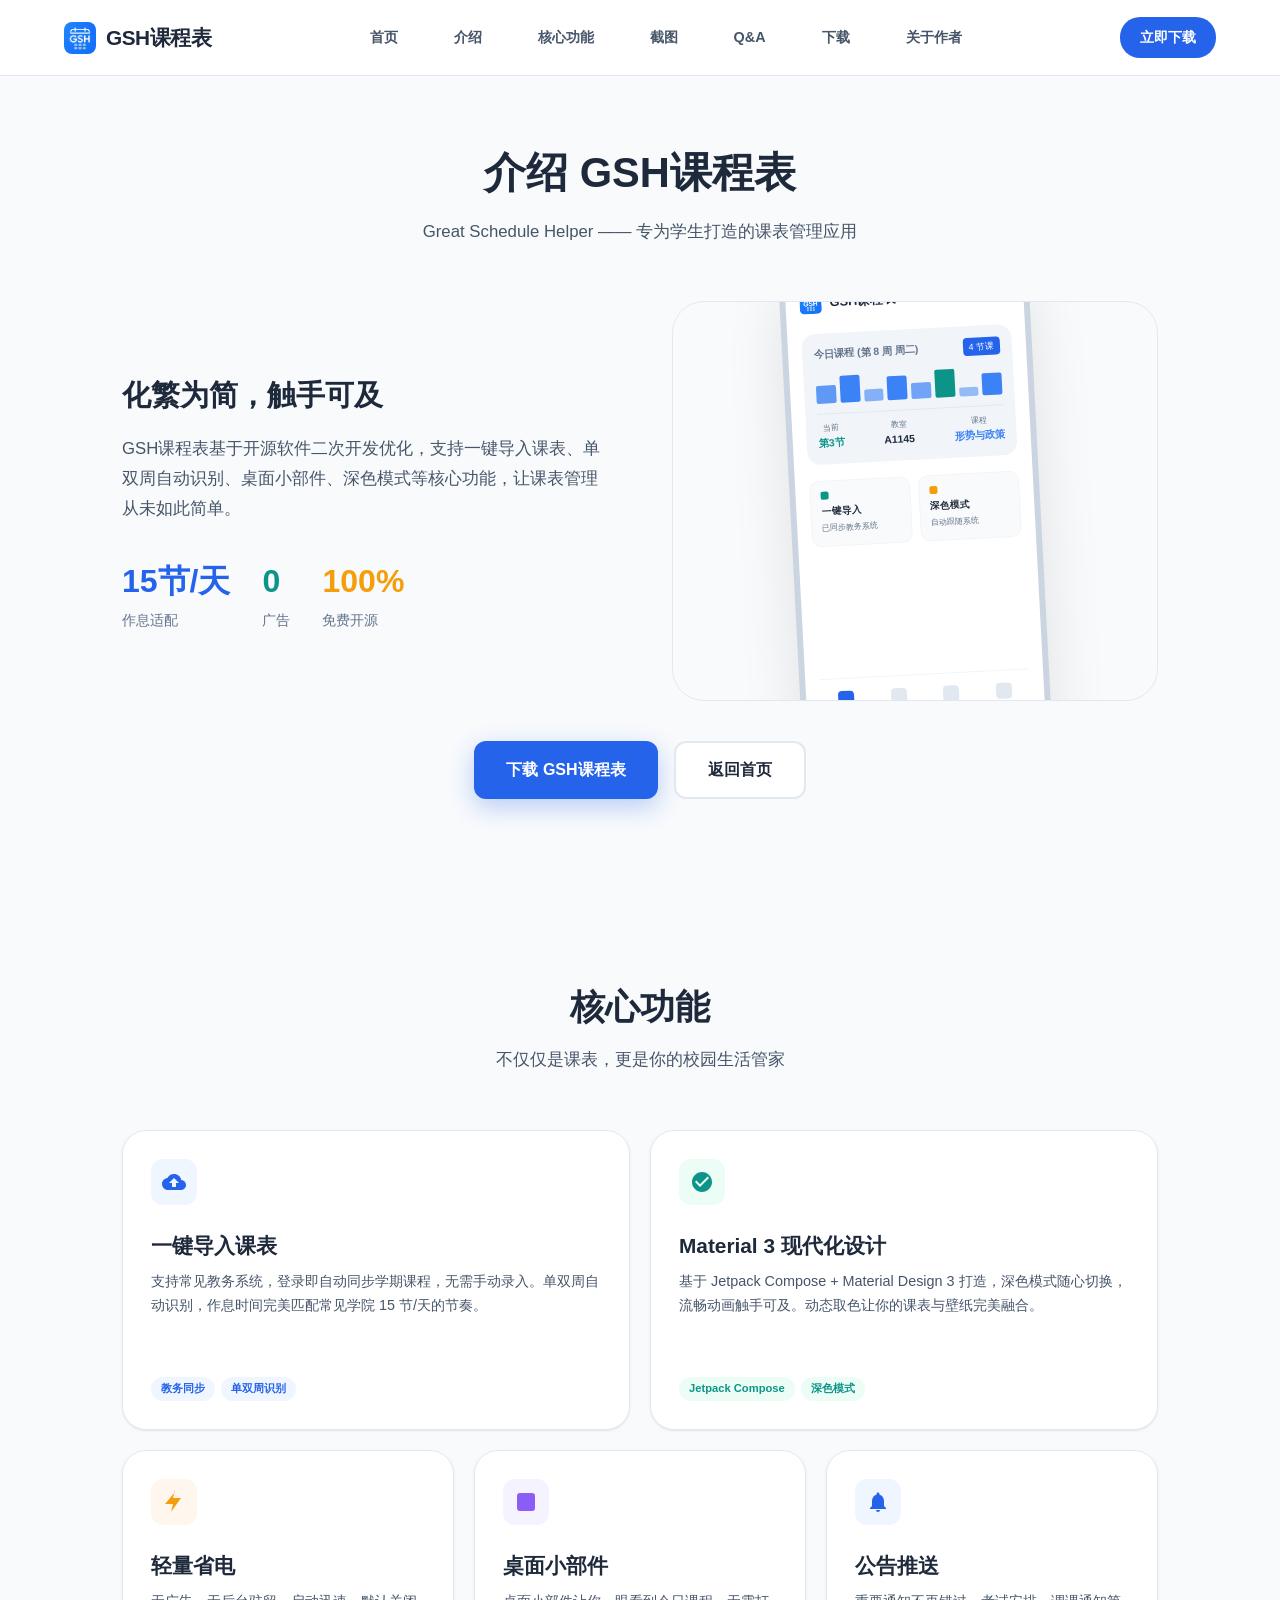
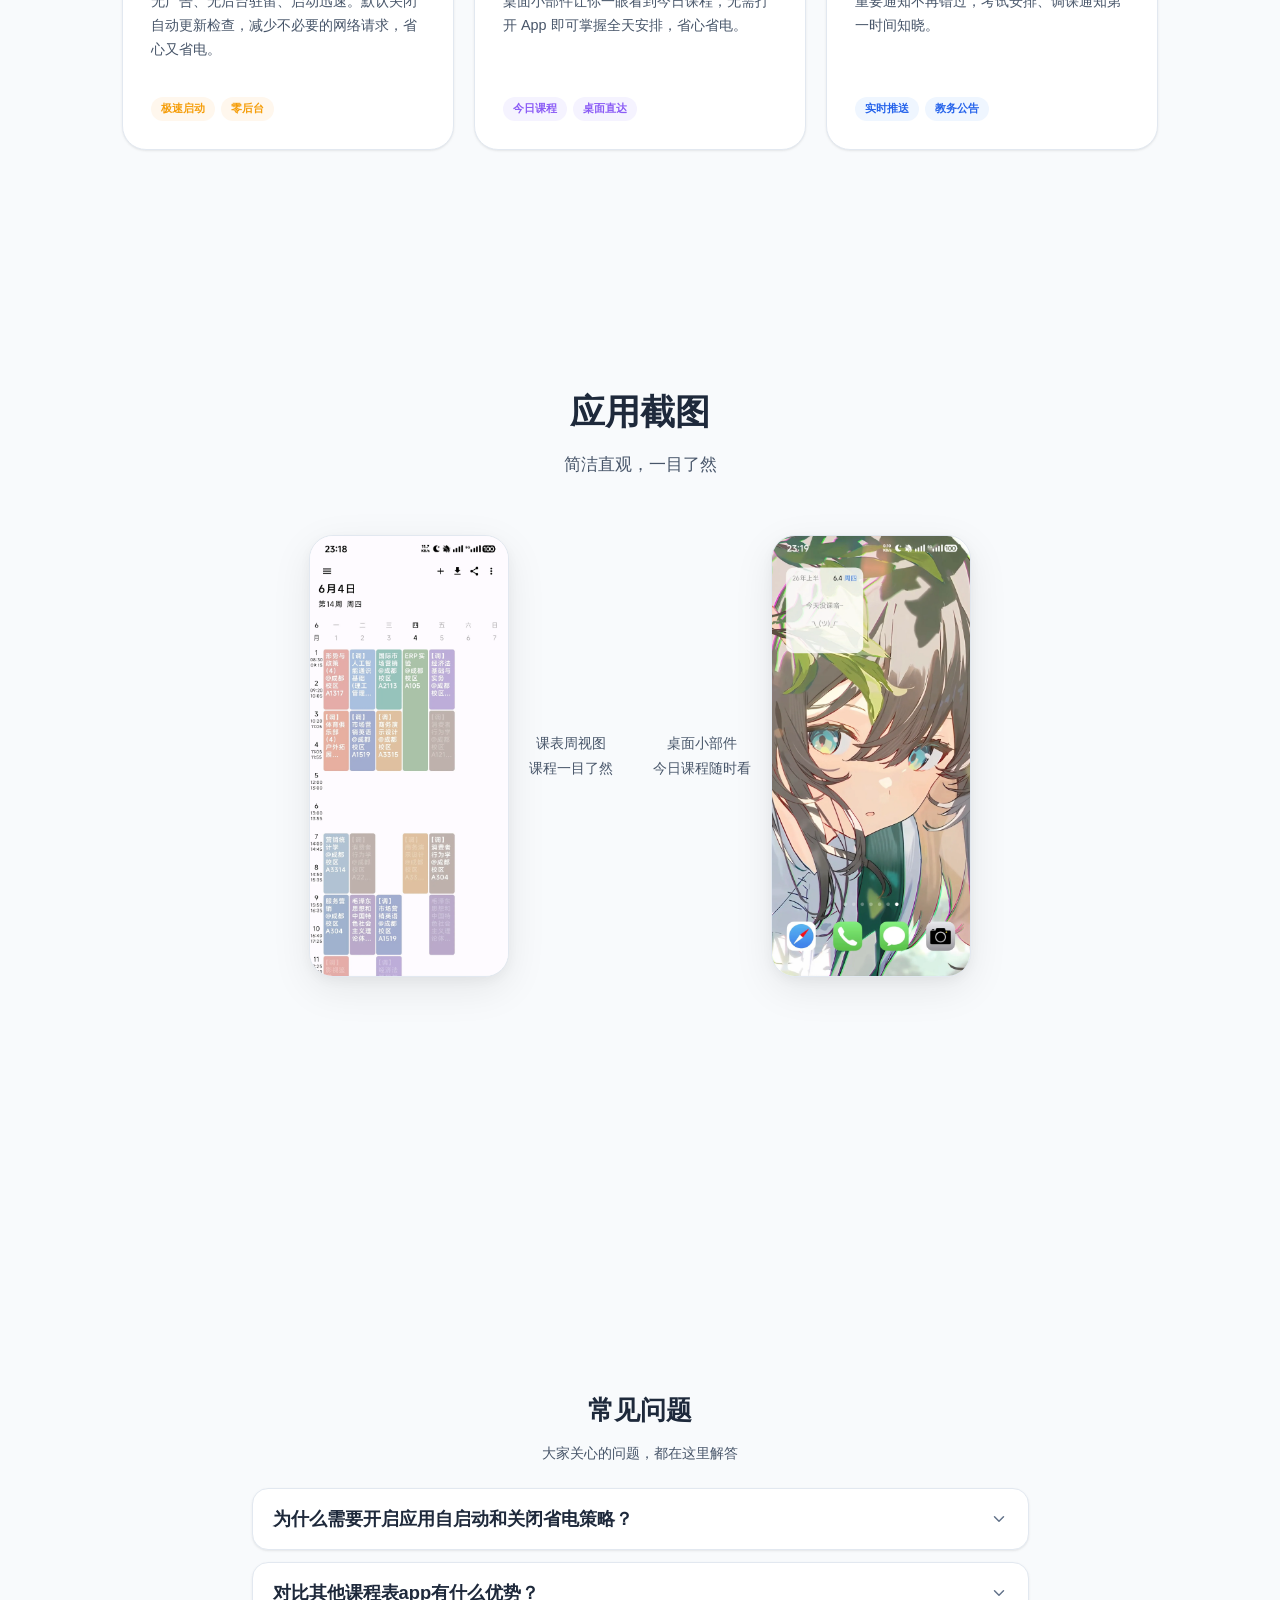
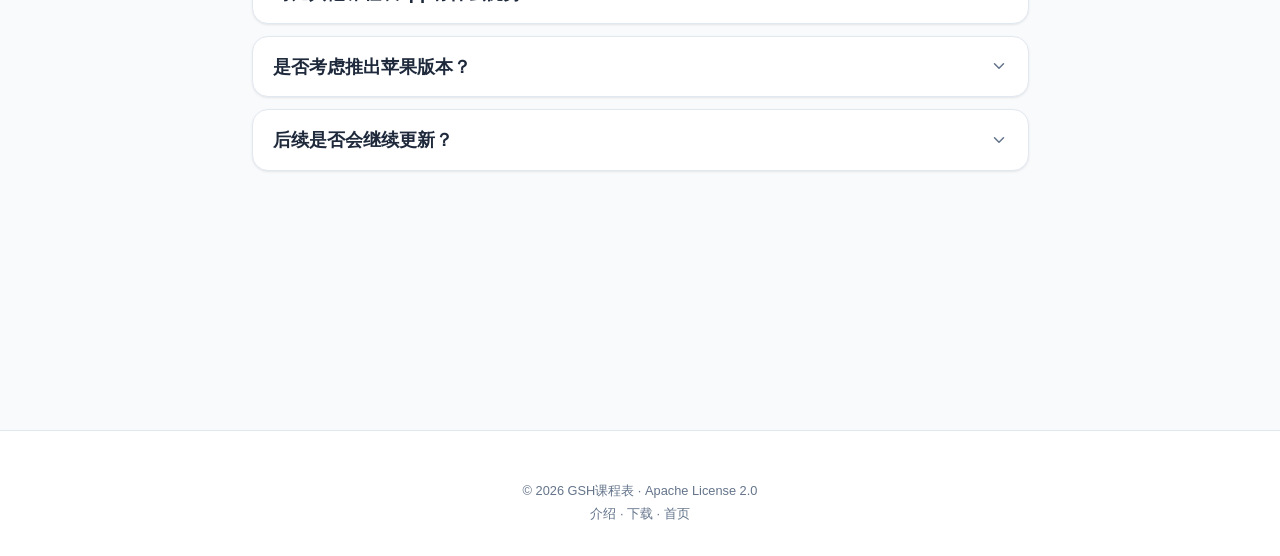
==== docs/about.html @ 9be7d075 "日常维护" ====
<!DOCTYPE html>
<html lang="zh-CN">
<head>
  <meta charset="UTF-8">
  <meta name="viewport" content="width=device-width, initial-scale=1.0">
  <meta name="description" content="了解 GSH课程表（Great Schedule Helper）：一键导入课表、单双周自动识别、Material 3 设计、桌面小部件，完全免费开源、无广告。">
  <meta property="og:title" content="介绍与功能 — GSH课程表">
  <meta property="og:description" content="一键导入课表、单双周识别、Material 3 设计、桌面小部件，完全免费开源。">
  <meta property="og:image" content="https://gsh.2lnz.top/assets/logo.webp">
  <meta property="og:type" content="website">
  <title>介绍与功能 — GSH课程表（Great Schedule Helper）</title>
  <link rel="canonical" href="https://gsh.2lnz.top/about.html">
  <link rel="icon" type="image/webp" href="assets/logo.webp">
  <link rel="preload" href="css/style.css" as="style">
  <link rel="stylesheet" href="css/style.css">
  <style>html { scroll-snap-type: none; }</style>
  <script type="application/ld+json">
  {
    "@context": "https://schema.org",
    "@type": "FAQPage",
    "mainEntity": [
      {
        "@type": "Question",
        "name": "为什么需要开启应用自启动和关闭省电策略？",
        "acceptedAnswer": { "@type": "Answer", "text": "本应用未在各手机品牌进行报备，无法加入手机厂商内置 FCM 白名单，也就是无法保持应用在后台运行，可能会导致课表更新不及时的问题，开启则可以避免。经过测试，开启之后仅会增加 2%-3% 的用电量。" }
      },
      {
        "@type": "Question",
        "name": "对比其他课程表 App 有什么优势？",
        "acceptedAnswer": { "@type": "Answer", "text": "更加轻量，更加美观，更加干净无广告，完全开源更加安全。" }
      },
      {
        "@type": "Question",
        "name": "是否考虑推出苹果版本？",
        "acceptedAnswer": { "@type": "Answer", "text": "目前不考虑，一来是没有 MacBook 和 iPhone，二来是学习成本太高了。" }
      },
      {
        "@type": "Question",
        "name": "后续是否会继续更新？",
        "acceptedAnswer": { "@type": "Answer", "text": "会的吧？尽力而为。" }
      }
    ]
  }
  </script>
</head>
<body>

  <!-- Navigation -->
  <nav class="nav" id="nav">
    <a href="index.html" class="nav-brand">
      <img src="assets/logo.webp" alt="GSH" class="nav-logo-img" width="32" height="32">
      <span>GSH课程表</span>
    </a>
    <div class="nav-links" id="navLinks">
      <a href="index.html">首页</a>
      <a href="about.html" class="active">介绍</a>
      <a href="index.html#features-1">核心功能</a>
      <a href="index.html#screenshots">截图</a>
      <a href="index.html#qa">Q&amp;A</a>
      <a href="download.html">下载</a>
      <a href="index.html#author">关于作者</a>
    </div>
    <a href="download.html" class="nav-dl-btn nav-dl-btn-desktop">立即下载</a>
    <button class="hamburger" id="hamburger" aria-label="菜单">
      <span></span><span></span><span></span>
    </button>
  </nav>
  <div class="mobile-nav-overlay" id="mobileOverlay">
    <div class="mobile-nav-panel">
      <a href="index.html">首页</a>
      <a href="about.html">介绍</a>
      <a href="index.html#features-1">核心功能</a>
      <a href="index.html#screenshots">截图</a>
      <a href="index.html#qa">Q&amp;A</a>
      <a href="download.html">下载</a>
      <a href="index.html#author">关于作者</a>
      <a href="download.html" class="mobile-dl-btn">立即下载</a>
    </div>
  </div>

  <main>
    <!-- Hero -->
    <section class="section-padding" style="padding-top:140px;">
      <div class="container">
        <div class="section-title fade-in">
          <h1 style="font-size:2.6rem;font-weight:800;margin-bottom:0.75rem;">介绍 GSH课程表</h1>
          <p>Great Schedule Helper —— 专为学生打造的课表管理应用</p>
        </div>
        <div class="about-grid fade-in">
          <div>
            <h3>化繁为简，触手可及</h3>
            <p>
              GSH课程表基于开源软件二次开发优化，支持一键导入课表、单双周自动识别、桌面小部件、深色模式等核心功能，让课表管理从未如此简单。
            </p>
            <div class="about-stats">
              <div>
                <div class="stat-value blue">15节/天</div>
                <div class="stat-label">作息适配</div>
              </div>
              <div>
                <div class="stat-value green">0</div>
                <div class="stat-label">广告</div>
              </div>
              <div>
                <div class="stat-value yellow">100%</div>
                <div class="stat-label">免费开源</div>
              </div>
            </div>
          </div>
          <div class="about-phone-mockup">
            <div class="phone-frame">
              <div class="phone-screen-header">
                <div style="display:flex;align-items:center;gap:8px;">
                  <img src="assets/logo.webp" alt="" class="app-icon-sm" width="22" height="22" loading="lazy">
                  <span>GSH课程表</span>
                </div>
                <div class="phone-screen-dots">
                  <div></div><div></div>
                </div>
              </div>
              <div class="phone-schedule-card">
                <div class="card-header">
                  <span>今日课程 (第 8 周 周二)</span>
                  <span class="badge">4 节课</span>
                </div>
                <div style="display:flex;gap:4px;height:30px;align-items:flex-end;margin-bottom:10px;">
                  <div style="flex:1;height:60%;background:#3B82F6;border-radius:2px;opacity:0.8;"></div>
                  <div style="flex:1;height:90%;background:#3B82F6;border-radius:2px;"></div>
                  <div style="flex:1;height:40%;background:#3B82F6;border-radius:2px;opacity:0.6;"></div>
                  <div style="flex:1;height:80%;background:#3B82F6;border-radius:2px;"></div>
                  <div style="flex:1;height:55%;background:#3B82F6;border-radius:2px;opacity:0.7;"></div>
                  <div style="flex:1;height:95%;background:#0D9488;border-radius:2px;"></div>
                  <div style="flex:1;height:30%;background:#3B82F6;border-radius:2px;opacity:0.5;"></div>
                  <div style="flex:1;height:75%;background:#3B82F6;border-radius:2px;"></div>
                </div>
                <div class="phone-schedule-row">
                  <div>
                    <p>当前</p>
                    <p style="color:#0D9488;">第3节</p>
                  </div>
                  <div>
                    <p>教室</p>
                    <p>A1145</p>
                  </div>
                  <div>
                    <p>课程</p>
                    <p style="color:#3B82F6;">形势与政策</p>
                  </div>
                </div>
              </div>
              <div class="phone-quick-actions">
                <div class="phone-quick-action">
                  <div class="dot dot-green"></div>
                  <span>一键导入</span>
                  <span>已同步教务系统</span>
                </div>
                <div class="phone-quick-action">
                  <div class="dot dot-yellow"></div>
                  <span>深色模式</span>
                  <span>自动跟随系统</span>
                </div>
              </div>
              <div class="phone-bottom-nav">
                <div class="active"></div>
                <div></div>
                <div></div>
                <div></div>
              </div>
            </div>
          </div>
        </div>
        <div class="cta-container fade-in" style="margin-top:2.5rem;">
          <a href="download.html" class="btn-primary">下载 GSH课程表</a>
          <a href="index.html" class="btn-secondary">返回首页</a>
        </div>
      </div>
    </section>

    <!-- Features -->
    <section id="features" class="features-page">
      <div class="container">
        <div class="section-title fade-in">
          <h2>核心功能</h2>
          <p>不仅仅是课表，更是你的校园生活管家</p>
        </div>
        <div class="grid-features">
          <div class="feature-card card-6 fade-in">
            <div class="feature-icon blue">
              <svg width="24" height="24" viewBox="0 0 24 24" fill="currentColor"><path d="M19.35 10.04C18.67 6.59 15.64 4 12 4 9.11 4 6.6 5.64 5.35 8.04 2.34 8.36 0 10.91 0 14c0 3.31 2.69 6 6 6h13c2.76 0 5-2.24 5-5 0-2.64-2.05-4.78-4.65-4.96zM14 13v4h-4v-4H7l5-5 5 5h-3z"/></svg>
            </div>
            <h3>一键导入课表</h3>
            <p>支持常见教务系统，登录即自动同步学期课程，无需手动录入。单双周自动识别，作息时间完美匹配常见学院 15 节/天的节奏。</p>
            <div class="feature-tags">
              <span class="tag tag-blue">教务同步</span>
              <span class="tag tag-blue">单双周识别</span>
            </div>
          </div>
          <div class="feature-card card-6 fade-in">
            <div class="feature-icon green">
              <svg width="24" height="24" viewBox="0 0 24 24" fill="currentColor"><path d="M12 2C6.48 2 2 6.48 2 12s4.48 10 10 10 10-4.48 10-10S17.52 2 12 2zm-2 15l-5-5 1.41-1.41L10 14.17l7.59-7.59L19 8l-9 9z"/></svg>
            </div>
            <h3>Material 3 现代化设计</h3>
            <p>基于 Jetpack Compose + Material Design 3 打造，深色模式随心切换，流畅动画触手可及。动态取色让你的课表与壁纸完美融合。</p>
            <div class="feature-tags">
              <span class="tag tag-green">Jetpack Compose</span>
              <span class="tag tag-green">深色模式</span>
            </div>
          </div>
          <div class="feature-card card-4 fade-in">
            <div class="feature-icon orange">
              <svg width="24" height="24" viewBox="0 0 24 24" fill="currentColor"><path d="M13 2L3 14h8l-2 8 10-14h-8l2-8z"/></svg>
            </div>
            <h3>轻量省电</h3>
            <p>无广告、无后台驻留、启动迅速。默认关闭自动更新检查，减少不必要的网络请求，省心又省电。</p>
            <div class="feature-tags">
              <span class="tag tag-orange">极速启动</span>
              <span class="tag tag-orange">零后台</span>
            </div>
          </div>
          <div class="feature-card card-4 fade-in">
            <div class="feature-icon purple">
              <svg width="24" height="24" viewBox="0 0 24 24" fill="currentColor"><rect x="3" y="3" width="18" height="18" rx="3"/><path d="M3 9h18M9 3v18" fill="none" stroke="currentColor" stroke-width="1.5"/></svg>
            </div>
            <h3>桌面小部件</h3>
            <p>桌面小部件让你一眼看到今日课程，无需打开 App 即可掌握全天安排，省心省电。</p>
            <div class="feature-tags">
              <span class="tag tag-purple">今日课程</span>
              <span class="tag tag-purple">桌面直达</span>
            </div>
          </div>
          <div class="feature-card card-4 fade-in">
            <div class="feature-icon blue">
              <svg width="24" height="24" viewBox="0 0 24 24" fill="currentColor"><path d="M12 22c1.1 0 2-.9 2-2h-4c0 1.1.89 2 2 2zm6-6v-5c0-3.07-1.64-5.64-4.5-6.32V4c0-.83-.67-1.5-1.5-1.5s-1.5.67-1.5 1.5v.68C7.63 5.36 6 7.92 6 11v5l-2 2v1h16v-1l-2-2z"/></svg>
            </div>
            <h3>公告推送</h3>
            <p>重要通知不再错过，考试安排、调课通知第一时间知晓。</p>
            <div class="feature-tags">
              <span class="tag tag-blue">实时推送</span>
              <span class="tag tag-blue">教务公告</span>
            </div>
          </div>
        </div>
      </div>
    </section>

    <!-- Screenshots -->
    <section id="screenshots" class="snap-page">
      <div class="container">
        <div class="section-title fade-in">
          <h2>应用截图</h2>
          <p>简洁直观，一目了然</p>
        </div>
        <div class="screenshots-row">
          <div class="shot-group">
            <div class="screenshot-card">
              <img src="assets/001.webp" alt="GSH课程表 截图一" width="200" height="356" loading="lazy" onerror="this.style.display='none';this.nextElementSibling.style.display='flex'">
              <div class="screenshot-placeholder" style="display:none">001.jpg</div>
            </div>
            <div class="shot-label">课表周视图<br>课程一目了然</div>
          </div>
          <div class="shot-group">
            <div class="shot-label">桌面小部件<br>今日课程随时看</div>
            <div class="screenshot-card">
              <img src="assets/002.webp" alt="GSH课程表 截图二" width="200" height="356" loading="lazy" onerror="this.style.display='none';this.nextElementSibling.style.display='flex'">
              <div class="screenshot-placeholder" style="display:none">002.jpg</div>
            </div>
          </div>
        </div>
      </div>
    </section>

    <!-- Q&A -->
    <section id="qa" class="snap-page">
      <div class="container">
        <div class="section-title fade-in">
          <h2>常见问题</h2>
          <p>大家关心的问题，都在这里解答</p>
        </div>
        <div class="qa-grid">
          <div class="qa-item fade-in">
            <button class="faq-q" aria-expanded="false">
              <span class="faq-q-text">为什么需要开启应用自启动和关闭省电策略？</span>
              <svg class="faq-ic" viewBox="0 0 24 24" width="18" height="18" fill="none" stroke="currentColor" stroke-width="2" stroke-linecap="round" stroke-linejoin="round"><polyline points="6 9 12 15 18 9"></polyline></svg>
            </button>
            <div class="faq-a">
              <p>本app未在各手机品牌进行报备，无法收到手机厂商内置FCM白名单，也就是无法保持app在后台运行，可能会导致小程序更新不及时的问题，开启则可以避免。经过测试，开启之后仅会增加2%--3%的用电量。</p>
            </div>
          </div>
          <div class="qa-item fade-in">
            <button class="faq-q" aria-expanded="false">
              <span class="faq-q-text">对比其他课程表app有什么优势？</span>
              <svg class="faq-ic" viewBox="0 0 24 24" width="18" height="18" fill="none" stroke="currentColor" stroke-width="2" stroke-linecap="round" stroke-linejoin="round"><polyline points="6 9 12 15 18 9"></polyline></svg>
            </button>
            <div class="faq-a">
              <p>更加轻量，更加美观，更加干净无广告，完全开源更加安全。</p>
            </div>
          </div>
          <div class="qa-item fade-in">
            <button class="faq-q" aria-expanded="false">
              <span class="faq-q-text">是否考虑推出苹果版本？</span>
              <svg class="faq-ic" viewBox="0 0 24 24" width="18" height="18" fill="none" stroke="currentColor" stroke-width="2" stroke-linecap="round" stroke-linejoin="round"><polyline points="6 9 12 15 18 9"></polyline></svg>
            </button>
            <div class="faq-a">
              <p>目前不考虑，一来是没有 MacBook 和 iPhone，二来是学习成本太高了。</p>
            </div>
          </div>
          <div class="qa-item fade-in">
            <button class="faq-q" aria-expanded="false">
              <span class="faq-q-text">后续是否会继续更新？</span>
              <svg class="faq-ic" viewBox="0 0 24 24" width="18" height="18" fill="none" stroke="currentColor" stroke-width="2" stroke-linecap="round" stroke-linejoin="round"><polyline points="6 9 12 15 18 9"></polyline></svg>
            </button>
            <div class="faq-a">
              <p>会的吧？尽力而为。</p>
            </div>
          </div>
        </div>
      </div>
    </section>
  </main>

  <!-- Footer -->
  <footer class="footer">
    <p>© 2026 GSH课程表 · Apache License 2.0</p>
    <p><a href="about.html">介绍</a> · <a href="download.html">下载</a> · <a href="index.html">首页</a></p>
  </footer>

  <script src="js/main.js" defer></script>
</body>
</html>
---- docs/css/style.css ----
/* ===== CSS Variables ===== */
:root {
  --primary: #2563EB;
  --primary-light: #3B82F6;
  --primary-dark: #1D4ED8;
  --accent-green: #0D9488;
  --accent-amber: #F59E0B;
  --accent-rose: #F43F5E;
  --accent-violet: #8B5CF6;
  --bg: #F8FAFC;
  --bg-card: #FFFFFF;
  --text-main: #1E293B;
  --text-secondary: #475569;
  --text-muted: #64748B;
  --border: #E2E8F0;
  --border-light: #F1F5F9;
  --shadow-sm: 0 1px 3px rgba(0,0,0,0.06), 0 1px 2px rgba(0,0,0,0.04);
  --shadow: 0 4px 16px rgba(0,0,0,0.06), 0 1px 4px rgba(0,0,0,0.04);
  --shadow-lg: 0 12px 40px rgba(0,0,0,0.08), 0 4px 12px rgba(0,0,0,0.04);
  --shadow-xl: 0 25px 60px rgba(0,0,0,0.1);
  --radius-sm: 10px;
  --radius: 16px;
  --radius-lg: 24px;
  --radius-xl: 32px;
  --transition: 0.25s cubic-bezier(0.4, 0, 0.2, 1);
  --font: 'Inter', -apple-system, BlinkMacSystemFont, 'Segoe UI', 'PingFang SC', 'Microsoft YaHei', 'Noto Sans SC', sans-serif;
}

/* ===== Reset & Base ===== */
*, *::before, *::after { margin: 0; padding: 0; box-sizing: border-box; }

/* Focus visible for keyboard nav */
:focus-visible {
  outline: 2px solid var(--primary);
  outline-offset: 2px;
  border-radius: 4px;
}

html {
  scroll-behavior: smooth;
  scroll-snap-type: y mandatory;
  /* Prevent overscroll jank on mobile */
  overscroll-behavior-y: none;
}

body {
  font-family: var(--font);
  background: var(--bg);
  color: var(--text-main);
  overflow-x: hidden;
  line-height: 1.6;
  -webkit-font-smoothing: antialiased;
}

a { color: var(--primary); text-decoration: underline; text-underline-offset: 2px; transition: var(--transition); }
a:hover { color: var(--primary-dark); }
/* Nav / buttons / footer — underline is unnecessary noise */
nav a, .btn-primary, .btn-secondary, .footer a, .nav-dl-btn, .mobile-nav-panel a,
.download-actions a, .tech-tag, .tag { text-decoration: none; }
img { max-width: 100%; height: auto; display: block; }
/* Ensure explicit width/height attrs don't break responsive aspect ratio */
img[width][height] { height: auto; }

/* ===== Loading Screen ===== */
.loader {
  position: fixed;
  inset: 0;
  z-index: 9999;
  background: linear-gradient(160deg, #EFF6FF 0%, #F8FAFC 40%, #fff 100%);
  display: flex;
  align-items: center;
  justify-content: center;
  transition: opacity 0.5s ease, visibility 0.5s ease;
}

.loader.hidden {
  opacity: 0;
  visibility: hidden;
  pointer-events: none;
}

.loader-content {
  display: flex;
  flex-direction: column;
  align-items: center;
}

.loader-text {
  font-size: clamp(2rem, 6vw, 3.5rem);
  font-weight: 900;
  letter-spacing: -0.5px;
  text-align: center;
  background: linear-gradient(90deg, var(--primary) 0%, #60A5FA 100%);
  -webkit-background-clip: text;
  background-clip: text;
  -webkit-text-fill-color: transparent;
  clip-path: inset(0 100% 0 0);
  animation: textReveal 0.7s cubic-bezier(0.16, 1, 0.3, 1) 0.1s forwards;
}

@keyframes textReveal {
  from { clip-path: inset(0 100% 0 0); }
  to   { clip-path: inset(0 0% 0 0); }
}

.container { max-width: 1100px; width: 100%; margin: 0 auto; padding: 0 2rem; }
section { overflow-x: hidden; }

/* ===== Animations ===== */
@keyframes fadeIn {
  from { opacity: 0; transform: translateY(24px); }
  to   { opacity: 1; transform: translateY(0); }
}

@keyframes drift {
  0%, 100% { transform: translate(0, 0); }
  50%      { transform: translate(10px, -16px); }
}

.fade-in {
  animation: fadeIn 0.6s ease-out forwards;
  opacity: 0;
}

/* Respect user motion preference */
@media (prefers-reduced-motion: reduce) {
  *, *::before, *::after {
    animation-duration: 0.01ms !important;
    animation-iteration-count: 1 !important;
    transition-duration: 0.01ms !important;
  }
  html { scroll-behavior: auto; }
  .fade-in { opacity: 1; animation: none; }
  .loader-text { animation: none; clip-path: none; }
}

/* ===== Navigation ===== */
.nav {
  display: flex;
  justify-content: space-between;
  align-items: center;
  padding: 1rem 5%;
  position: fixed;
  top: 0;
  left: 0;
  right: 0;
  width: 100%;
  max-width: 100vw;
  z-index: 100;
  background: rgba(255,255,255,0.92);
  border-bottom: 1px solid var(--border);
}

.nav-brand {
  display: flex;
  align-items: center;
  gap: 10px;
  font-size: 1.3rem;
  font-weight: 800;
  letter-spacing: -0.5px;
  color: var(--text-main);
}
.nav-brand:hover { text-decoration: none; color: var(--text-main); opacity: 0.8; }

.nav-logo-img { width: 32px; height: 32px; border-radius: 8px; }

.nav-links { display: flex; gap: 1.5rem; }

.nav-links a {
  color: var(--text-secondary);
  font-size: 0.9rem;
  font-weight: 600;
  text-decoration: none;
  transition: var(--transition);
  padding: 10px 16px;
  border-radius: 8px;
}
.nav-links a:hover { color: var(--primary); background: rgba(37,99,235,0.06); }
.nav-links a.active { color: var(--primary); background: rgba(37,99,235,0.08); }

.nav-dl-btn {
  padding: 10px 20px;
  background: var(--primary);
  color: #fff;
  border-radius: 20px;
  font-weight: 700;
  font-size: 0.85rem;
  transition: transform 0.25s cubic-bezier(0.34, 1.56, 0.64, 1), background 0.25s ease, box-shadow 0.25s ease;
  text-decoration: none;
}
.nav-dl-btn:hover {
  background: var(--primary-light);
  color: #fff;
  text-decoration: none;
  transform: translateY(-1px) scale(1.05);
  box-shadow: 0 4px 16px rgba(37, 99, 235, 0.35);
}
.nav-dl-btn:active { transform: scale(0.97); }

/* Hamburger menu button — hidden on desktop */
.hamburger {
  display: none;
  flex-direction: column;
  gap: 5px;
  background: none;
  border: none;
  cursor: pointer;
  padding: 8px;
  z-index: 200;
}
.hamburger span {
  display: block;
  width: 24px;
  height: 2.5px;
  background: var(--text-main);
  border-radius: 2px;
  transition: transform 0.3s ease, opacity 0.3s ease;
}
.hamburger.open span:nth-child(1) { transform: translateY(7.5px) rotate(45deg); }
.hamburger.open span:nth-child(2) { opacity: 0; }
.hamburger.open span:nth-child(3) { transform: translateY(-7.5px) rotate(-45deg); }

/* Mobile nav overlay */
.mobile-nav-overlay {
  display: none;
  position: fixed;
  inset: 0;
  z-index: 150;
  background: rgba(0,0,0,0.4);
  opacity: 0;
  transition: opacity 0.3s ease;
  pointer-events: none;
}
.mobile-nav-overlay.open {
  opacity: 1;
  pointer-events: auto;
}
.mobile-nav-panel {
  position: absolute;
  top: 0;
  right: 0;
  width: 280px;
  max-width: 85vw;
  height: 100%;
  background: #fff;
  padding: 100px 2rem 2rem;
  display: flex;
  flex-direction: column;
  gap: 0.5rem;
  transform: translateX(100%);
  transition: transform 0.35s cubic-bezier(0.4, 0, 0.2, 1);
  box-shadow: -8px 0 32px rgba(0,0,0,0.12);
}
.mobile-nav-overlay.open .mobile-nav-panel { transform: translateX(0); }
.mobile-nav-panel a {
  display: block;
  padding: 14px 16px;
  font-size: 1.1rem;
  font-weight: 600;
  color: var(--text-secondary);
  border-radius: 12px;
  transition: background 0.2s ease, color 0.2s ease;
  text-decoration: none;
}
.mobile-nav-panel a:hover { background: #F1F5F9; color: var(--primary); text-decoration: none; }
.mobile-nav-panel a.active { color: var(--primary); background: #EFF6FF; }
.mobile-nav-panel .mobile-dl-btn {
  margin-top: 1rem;
  background: var(--primary);
  color: #fff !important;
  text-align: center;
  border-radius: 12px;
  font-weight: 700;
}
.mobile-nav-panel .mobile-dl-btn:hover { background: var(--primary-light) !important; }

/* ===== Hero Text (Page 1) ===== */
.hero-text {
  padding: 200px 0 120px;
  text-align: center;
  position: relative;
  background: linear-gradient(180deg, #EFF6FF 0%, #F8FAFC 100%);
  scroll-snap-align: start;
  min-height: 100vh;
  display: flex;
  align-items: center;
  justify-content: center;
  max-width: 100vw;
  overflow-x: hidden;
}
.hero-text .container {
  display: flex;
  flex-direction: column;
  align-items: center;
}

.hero-text h1 {
  font-size: clamp(3rem, 9vw, 5.5rem);
  line-height: 1.05;
  font-weight: 900;
  margin-bottom: 1.5rem;
  letter-spacing: -3px;
  color: var(--text-main);
}
.hero-text h1 .gradient-text {
  background: linear-gradient(135deg, var(--primary) 0%, #60A5FA 100%);
  -webkit-background-clip: text;
  background-clip: text;
  -webkit-text-fill-color: transparent;
}

.hero-text h2 {
  font-size: clamp(1.3rem, 2.5vw, 1.8rem);
  margin-bottom: 1.5rem;
  font-weight: 700;
  background: linear-gradient(135deg, var(--primary) 0%, #6366F1 100%);
  -webkit-background-clip: text;
  background-clip: text;
  -webkit-text-fill-color: transparent;
}

.hero-text > .container > p {
  font-size: 1.15rem;
  color: var(--text-secondary);
  max-width: 700px;
  margin: 0 auto 3rem;
  line-height: 1.8;
}

/* ===== Hero Visual (Page 2) ===== */
.hero-visual-section {
  min-height: 100vh;
  display: flex;
  align-items: center;
  justify-content: center;
  scroll-snap-align: start;
  position: relative;
  overflow: hidden;
  max-width: 100vw;
}

/* Hero visual: floating badges */
.hero-visual {
  position: absolute;
  inset: 0;
  display: flex;
  align-items: center;
  justify-content: center;
}

.hero-logo-large {
  width: 110px;
  height: 110px;
  border-radius: 24px;
  box-shadow: 0 20px 50px rgba(37, 99, 235, 0.2);
  position: relative;
  z-index: 2;
  transition: transform 0.4s cubic-bezier(0.34, 1.56, 0.64, 1), box-shadow 0.35s ease;
  cursor: pointer;
}
.hero-logo-large:hover {
  transform: scale(1.1) rotate(-5deg);
  box-shadow: 0 28px 60px rgba(37, 99, 235, 0.35);
}
.hero-logo-large:active {
  transform: scale(0.95);
  transition: transform 0.1s ease;
}

.feature-badge {
  position: absolute;
  padding: 12px 24px;
  background: #fff;
  border: 1px solid var(--border);
  border-radius: 16px;
  font-weight: 700;
  font-size: 0.9rem;
  white-space: nowrap;
  display: flex;
  align-items: center;
  gap: 8px;
  box-shadow: var(--shadow-lg);
  animation: drift 4s ease-in-out infinite;
  color: var(--text-main);
  transition: transform 0.3s cubic-bezier(0.34, 1.56, 0.64, 1), box-shadow 0.3s ease, border-color 0.25s ease;
  cursor: default;
}
.feature-badge:hover {
  animation-play-state: paused;
  transform: scale(1.12);
  box-shadow: 0 20px 40px rgba(37, 99, 235, 0.18);
  border-color: var(--primary-light);
  z-index: 10;
}

.badge-1 { top: 15%; left: 5%; animation-delay: 0s; border-left: 3px solid var(--primary); }
.badge-2 { top: 38%; right: 5%; animation-delay: -1.5s; border-left: 3px solid var(--accent-green); }
.badge-3 { bottom: 12%; left: 15%; animation-delay: -3s; border-left: 3px solid var(--accent-amber); }
.badge-4 { top: 62%; left: 3%; animation-delay: -4.5s; border-left: 3px solid var(--accent-violet); }
.badge-5 { top: 8%; right: 15%; animation-delay: -2s; border-left: 3px solid var(--accent-rose); }

/* CTA */
.cta-container { display: flex; justify-content: center; gap: 1rem; flex-wrap: wrap; }

.btn-primary {
  display: inline-flex;
  align-items: center;
  gap: 8px;
  padding: 14px 32px;
  background: var(--primary);
  color: #fff;
  text-decoration: none;
  border-radius: 12px;
  font-weight: 700;
  font-size: 1rem;
  box-shadow: 0 8px 24px rgba(37, 99, 235, 0.3);
  transition: transform 0.25s cubic-bezier(0.34, 1.56, 0.64, 1), box-shadow 0.25s ease, background 0.25s ease;
  border: none;
  cursor: pointer;
}
.btn-primary:hover {
  transform: translateY(-3px) scale(1.03);
  box-shadow: 0 14px 36px rgba(37, 99, 235, 0.45);
  color: #fff;
  text-decoration: none;
  background: var(--primary-light);
}
.btn-primary:active { transform: translateY(0) scale(0.98); transition: transform 0.1s ease; }

.btn-secondary {
  display: inline-flex;
  align-items: center;
  gap: 8px;
  padding: 14px 32px;
  background: #fff;
  border: 2px solid var(--border);
  color: var(--text-main);
  text-decoration: none;
  border-radius: 12px;
  font-weight: 700;
  font-size: 1rem;
  transition: transform 0.25s ease, border-color 0.25s ease, color 0.25s ease, box-shadow 0.25s ease;
  cursor: pointer;
}
.btn-secondary:hover {
  border-color: var(--primary);
  color: var(--primary);
  text-decoration: none;
  transform: translateY(-2px);
  box-shadow: 0 4px 16px rgba(37, 99, 235, 0.12);
}
.btn-secondary:active { transform: translateY(0); }

.hero-version { display: block; font-size: 0.85rem; color: var(--text-muted); margin-top: 14px; }

/* ===== Section Common ===== */
section[id] { scroll-margin-top: 80px; }
.section-padding { padding: 100px 0; scroll-snap-align: start; max-width: 100vw; overflow-x: hidden; }

.section-title { text-align: center; margin-bottom: 3.5rem; }
.section-title h2 { font-size: 2.2rem; margin-bottom: 0.75rem; font-weight: 800; color: var(--text-main); }
.section-title p { color: var(--text-secondary); font-size: 1.05rem; }

/* ===== About Section ===== */
.about-grid {
  display: grid;
  grid-template-columns: repeat(auto-fit, minmax(300px, 1fr));
  align-items: center;
  gap: 4rem;
}
.about-grid h3 { font-size: 1.8rem; margin-bottom: 1rem; font-weight: 800; }
.about-grid > div:first-child > p { color: var(--text-secondary); font-size: 1.05rem; line-height: 1.8; }

.about-stats { margin-top: 2rem; display: flex; gap: 2rem; }
.about-stats > div {
  transition: transform 0.3s cubic-bezier(0.34, 1.56, 0.64, 1);
  cursor: default;
}
.about-stats > div:hover {
  transform: translateY(-4px) scale(1.08);
}
.about-stats > div:hover .stat-value { transition: color 0.25s ease; }
.about-stats > div:hover .stat-value.blue  { color: var(--primary-light); }
.about-stats > div:hover .stat-value.green { color: #14B8A6; }
.about-stats > div:hover .stat-value.yellow { color: #F59E0B; }
.stat-value { font-size: 2rem; font-weight: 800; }
.stat-label { color: var(--text-muted); font-size: 0.85rem; margin-top: 2px; }
.stat-value.blue  { color: var(--primary); }
.stat-value.green { color: var(--accent-green); }
.stat-value.yellow { color: var(--accent-amber); }

.about-phone-mockup {
  background: var(--bg);
  border: 1px solid var(--border);
  border-radius: var(--radius-xl);
  height: 400px;
  display: flex;
  align-items: center;
  justify-content: center;
  overflow: hidden;
}

.phone-frame {
  width: 250px;
  height: 480px;
  background: #fff;
  border: 6px solid #CBD5E1;
  border-radius: 36px;
  transform: rotate(-3deg);
  box-shadow: var(--shadow-xl);
  padding: 20px 14px;
  display: flex;
  flex-direction: column;
  transition: transform 0.4s cubic-bezier(0.34, 1.56, 0.64, 1), box-shadow 0.35s ease, border-color 0.25s ease;
  cursor: pointer;
}
.phone-frame:hover {
  transform: rotate(0deg) scale(1.03);
  border-color: var(--primary-light);
  box-shadow: 0 28px 60px rgba(37, 99, 235, 0.18);
}
.phone-frame:active {
  transform: rotate(-1deg) scale(0.98);
  transition: transform 0.1s ease;
}
.phone-screen-header { display: flex; justify-content: space-between; align-items: center; margin-bottom: 20px; }
.phone-screen-header .app-icon-sm { width: 22px; height: 22px; border-radius: 5px; }
.phone-screen-header span { font-size: 0.8rem; font-weight: 700; color: var(--text-main); }
.phone-screen-dots { display: flex; gap: 3px; }
.phone-screen-dots div { width: 3px; height: 3px; background: #94A3B8; border-radius: 50%; }

.phone-schedule-card {
  background: #F1F5F9;
  border-radius: 14px;
  padding: 12px;
  margin-bottom: 16px;
}
.phone-schedule-card .card-header { display: flex; justify-content: space-between; margin-bottom: 10px; align-items: center; }
.phone-schedule-card .card-header span:first-child { font-size: 0.65rem; color: var(--text-muted); font-weight: 600; }
.phone-schedule-card .card-header .badge { font-size: 0.55rem; background: var(--primary); color: #fff; padding: 2px 6px; border-radius: 4px; }
.phone-schedule-row { display: flex; justify-content: space-between; border-top: 1px solid #E2E8F0; padding-top: 8px; }
.phone-schedule-row > div { text-align: center; }
.phone-schedule-row p:first-child { font-size: 0.5rem; color: var(--text-muted); }
.phone-schedule-row p:last-child { font-size: 0.65rem; font-weight: 700; color: var(--text-main); }

.phone-quick-actions { display: grid; grid-template-columns: 1fr 1fr; gap: 8px; margin-bottom: 16px; }
.phone-quick-action {
  background: #F8FAFC;
  border: 1px solid var(--border-light);
  border-radius: 10px;
  padding: 10px;
  display: flex;
  flex-direction: column;
  align-items: start;
  gap: 4px;
}
.phone-quick-action .dot { width: 8px; height: 8px; border-radius: 2px; }
.dot-green  { background: var(--accent-green); }
.dot-yellow { background: var(--accent-amber); }
.phone-quick-action span:first-of-type { font-size: 0.6rem; font-weight: 700; color: var(--text-main); }
.phone-quick-action span:last-of-type { font-size: 0.5rem; color: var(--text-muted); }

.phone-bottom-nav { margin-top: auto; display: flex; justify-content: space-around; padding: 12px 0; border-top: 1px solid var(--border-light); }
.phone-bottom-nav div { width: 16px; height: 16px; border-radius: 4px; background: #E2E8F0; }
.phone-bottom-nav div.active { background: var(--primary); }

/* ===== Features Page ===== */
.features-page {
  min-height: 100vh;
  display: flex;
  align-items: center;
  scroll-snap-align: start;
  padding: 80px 0;
  max-width: 100vw;
  overflow-x: hidden;
}

/* ===== Bento Features Grid ===== */
.grid-features { display: grid; grid-template-columns: repeat(12, 1fr); gap: 1.25rem; }

.feature-card {
  background: #fff;
  border: 1px solid var(--border);
  border-radius: var(--radius-lg);
  padding: 1.75rem;
  transition: transform 0.3s cubic-bezier(0.34, 1.56, 0.64, 1), box-shadow 0.3s ease, border-color 0.25s ease;
  display: flex;
  flex-direction: column;
  min-height: 260px;
  position: relative;
  box-shadow: var(--shadow-sm);
  cursor: pointer;
}
.feature-card:hover {
  border-color: var(--primary-light);
  transform: translateY(-6px) scale(1.02);
  box-shadow: 0 20px 40px rgba(37, 99, 235, 0.12), 0 8px 16px rgba(0,0,0,0.06);
}
.feature-card:hover .feature-icon {
  transform: scale(1.1);
  box-shadow: 0 6px 16px rgba(0,0,0,0.1);
}
.feature-card:hover .feature-icon.blue   { background: #DBEAFE; }
.feature-card:hover .feature-icon.green  { background: #D1FAE5; }
.feature-card:hover .feature-icon.orange { background: #FEEBD0; }
.feature-card:hover .feature-icon.purple { background: #EBE4FF; }
.feature-card:active {
  transform: translateY(-2px) scale(0.98);
  transition: transform 0.1s ease;
}

.feature-card.card-6  { grid-column: span 6; min-height: 300px; }
.feature-card.card-4  { grid-column: span 4; min-height: 300px; }
.feature-card.card-12 { grid-column: span 12; min-height: auto; }

.feature-icon {
  width: 46px;
  height: 46px;
  border-radius: 12px;
  display: flex;
  align-items: center;
  justify-content: center;
  margin-bottom: 1.5rem;
  flex-shrink: 0;
  transition: transform 0.3s cubic-bezier(0.34, 1.56, 0.64, 1), background 0.25s ease, box-shadow 0.3s ease;
}
.feature-icon.blue   { background: #EFF6FF; color: var(--primary); }
.feature-icon.green  { background: #ECFDF5; color: var(--accent-green); }
.feature-icon.orange { background: #FFF7ED; color: var(--accent-amber); }
.feature-icon.purple { background: #F5F3FF; color: var(--accent-violet); }

.feature-card h3 { font-size: 1.3rem; margin-bottom: 0.5rem; font-weight: 800; }
.feature-card > p { font-size: 0.9rem; color: var(--text-secondary); line-height: 1.65; margin-bottom: 1rem; flex: 1; }

.feature-tags { display: flex; gap: 6px; flex-wrap: wrap; margin-top: auto; }
.tag {
  padding: 3px 10px;
  border-radius: 100px;
  font-size: 0.7rem;
  font-weight: 600;
  transition: transform 0.2s ease, box-shadow 0.2s ease, background 0.2s ease;
  cursor: default;
}
.tag:hover {
  transform: translateY(-1px) scale(1.05);
  box-shadow: 0 2px 8px rgba(0,0,0,0.08);
}
.tag-blue   { background: #EFF6FF; color: var(--primary); }
.tag-green  { background: #ECFDF5; color: var(--accent-green); }
.tag-orange { background: #FFF7ED; color: var(--accent-amber); }
.tag-purple { background: #F5F3FF; color: var(--accent-violet); }

/* ===== Q&A ===== */
#qa.snap-page {
  padding: 60px 0;
}

#qa .section-title {
  margin-bottom: 1.5rem;
}

#qa .section-title h2 {
  font-size: 1.6rem;
}

#qa .section-title p {
  font-size: 0.85rem;
}

.qa-grid {
  display: flex;
  flex-direction: column;
  gap: 0.75rem;
  max-width: 75%;
  margin: 0 auto;
}

.qa-item {
  background: #fff;
  border: 1px solid var(--border);
  border-radius: var(--radius);
  overflow: hidden;
  box-shadow: var(--shadow-sm);
  transition: border-color 0.25s ease, box-shadow 0.25s ease;
}
.qa-item:hover {
  border-color: var(--primary-light);
  box-shadow: 0 8px 24px rgba(37, 99, 235, 0.08);
}

.faq-q {
  width: 100%;
  display: flex;
  align-items: center;
  gap: 10px;
  padding: 1rem 1.25rem;
  background: none;
  border: none;
  cursor: pointer;
  text-align: left;
  font-family: var(--font);
  color: var(--text-main);
  transition: color 0.2s ease;
}
.faq-q:hover {
  color: var(--primary);
}

.faq-q-text {
  flex: 1;
  font-size: 1.15rem;
  font-weight: 700;
  line-height: 1.5;
}

.faq-ic {
  flex-shrink: 0;
  color: var(--text-muted);
  transition: transform 0.3s ease;
}
.faq-q[aria-expanded="true"] .faq-ic {
  transform: rotate(180deg);
  color: var(--primary);
}

.faq-a {
  max-height: 0;
  overflow: hidden;
  transition: max-height 0.35s ease, padding 0.35s ease;
}
.faq-a.open {
  max-height: 300px;
}

.faq-a p {
  padding: 0 1.25rem 1rem 1.25rem;
  font-size: 1rem;
  color: var(--text-secondary);
  line-height: 1.75;
  border-top: 1px solid var(--border-light);
  padding-top: 0.75rem;
  margin: 0 1.25rem 0 1.25rem;
}

/* ===== Author ===== */
#author.snap-page {
  padding: 60px 0;
}

#author .section-title-center {
  text-align: center;
  font-size: 1.6rem;
  font-weight: 800;
  margin-bottom: 1.5rem;
  color: var(--text-main);
}

.author-card {
  max-width: 520px;
  margin: 0 auto;
  background: #fff;
  border: 1px solid var(--border);
  border-radius: var(--radius-xl);
  padding: 2.5rem 2rem;
  text-align: center;
  box-shadow: var(--shadow);
  transition: transform 0.3s ease, box-shadow 0.3s ease;
}
.author-card:hover {
  transform: translateY(-4px);
  box-shadow: var(--shadow-lg);
}

.author-avatar-placeholder {
  width: 72px;
  height: 72px;
  border-radius: 50%;
  overflow: hidden;
  margin: 0 auto 1rem;
  box-shadow: 0 4px 16px rgba(37, 99, 235, 0.15);
}
.author-avatar-placeholder img {
  width: 100%;
  height: 100%;
  object-fit: cover;
}

.author-name {
  font-size: 1.5rem;
  font-weight: 800;
  margin-bottom: 0.75rem;
  color: var(--text-main);
}

.author-bio {
  font-size: 0.92rem;
  color: var(--text-secondary);
  line-height: 1.8;
  max-width: 420px;
  margin: 0 auto 1.5rem;
}

.author-links {
  display: flex;
  justify-content: center;
  gap: 0.75rem;
  flex-wrap: wrap;
}

.author-link {
  display: inline-flex;
  align-items: center;
  gap: 6px;
  padding: 8px 18px;
  background: #F1F5F9;
  color: var(--text-secondary);
  border-radius: 100px;
  font-size: 0.85rem;
  font-weight: 600;
  text-decoration: none;
  transition: background 0.25s ease, color 0.25s ease, transform 0.25s ease, box-shadow 0.25s ease;
}
.author-link:hover {
  background: var(--primary);
  color: #fff;
  text-decoration: none;
  transform: translateY(-2px);
  box-shadow: 0 4px 14px rgba(37, 99, 235, 0.3);
}

/* ===== Screenshots ===== */
.screenshots-row { display: flex; align-items: center; justify-content: center; gap: 40px; max-width: 900px; margin: 0 auto; flex-wrap: wrap; }
.shot-group { display: flex; align-items: center; gap: 20px; }
.shot-label { font-size: 0.9rem; color: var(--text-secondary); text-align: center; line-height: 1.7; max-width: 120px; }

.screenshot-card {
  width: 200px;
  border-radius: var(--radius-lg);
  overflow: hidden;
  box-shadow: var(--shadow-lg);
  transition: transform 0.35s cubic-bezier(0.34, 1.56, 0.64, 1), box-shadow 0.3s ease;
  background: #fff;
  border: 1px solid var(--border);
  flex-shrink: 0;
  cursor: pointer;
}
.screenshot-card:hover {
  transform: translateY(-8px) scale(1.04);
  box-shadow: 0 24px 48px rgba(37, 99, 235, 0.15), 0 8px 16px rgba(0,0,0,0.08);
}
.screenshot-card:active {
  transform: translateY(-3px) scale(0.98);
  transition: transform 0.1s ease;
}
.screenshot-card img { width: 100%; display: block; }

.screenshot-placeholder {
  width: 100%;
  aspect-ratio: 9 / 18;
  display: flex;
  align-items: center;
  justify-content: center;
  color: var(--text-muted);
  font-size: 13px;
  border: 2px dashed var(--border);
  border-radius: var(--radius-lg);
  background: var(--bg);
}

/* ===== Snap Page (screenshots, download+about) ===== */
.snap-page {
  min-height: 100vh;
  display: flex;
  align-items: center;
  scroll-snap-align: start;
  padding: 80px 0;
  max-width: 100vw;
  overflow-x: hidden;
}

.final-download-grid {
  display: grid;
  grid-template-columns: 1fr 1.2fr;
  gap: 3rem;
  align-items: start;
  background: #fff;
  padding: 50px;
  border-radius: var(--radius-xl);
  border: 1px solid var(--border);
  box-shadow: var(--shadow);
}

.download-info h2, .download-info h1 { font-size: 2.5rem; font-weight: 800; margin-bottom: 0.75rem; letter-spacing: -1px; }
.download-info .version-badge {
  display: inline-block;
  background: #EFF6FF;
  color: var(--primary);
  padding: 4px 12px;
  border-radius: 100px;
  font-size: 0.8rem;
  font-weight: 700;
  margin-bottom: 1.25rem;
  transition: transform 0.25s ease, box-shadow 0.25s ease;
}
.download-info .version-badge:hover {
  transform: scale(1.08);
  box-shadow: 0 4px 12px rgba(37, 99, 235, 0.15);
}
.download-info p { color: var(--text-secondary); font-size: 0.95rem; line-height: 1.7; margin-bottom: 1.5rem; }
.download-info .download-actions { display: flex; gap: 12px; flex-wrap: wrap; }
.download-extras { display: flex; flex-direction: column; gap: 1.5rem; }
.download-extras h3 { font-size: 1.2rem; margin-bottom: 0.75rem; font-weight: 700; }
.download-extras > div {
  transition: transform 0.25s ease, background 0.25s ease;
  padding: 0.75rem;
  border-radius: var(--radius);
  cursor: default;
}
.download-extras > div:hover {
  transform: translateX(4px);
  background: #F8FAFC;
}
.download-extras > div:hover h3 { color: var(--primary); transition: color 0.25s ease; }

.changelog { list-style: none; padding: 0; }
.changelog li {
  padding: 6px 0 6px 20px;
  position: relative;
  color: var(--text-secondary);
  font-size: 0.85rem;
  line-height: 1.6;
  transition: transform 0.2s ease, color 0.2s ease;
  cursor: default;
}
.changelog li:hover {
  transform: translateX(4px);
  color: var(--text-main);
}
.changelog li:hover::before {
  transform: scale(1.5);
  transition: transform 0.25s cubic-bezier(0.34, 1.56, 0.64, 1);
}
.changelog li::before {
  content: '';
  position: absolute;
  left: 2px;
  top: 12px;
  width: 5px;
  height: 5px;
  border-radius: 50%;
  background: var(--accent-green);
}

.tech-tags { display: flex; gap: 8px; flex-wrap: wrap; margin-top: 0.75rem; }
.tech-tag {
  background: #F1F5F9;
  color: var(--text-secondary);
  padding: 4px 12px;
  border-radius: 50px;
  font-size: 0.75rem;
  font-weight: 600;
  transition: transform 0.2s ease, background 0.2s ease, box-shadow 0.2s ease, color 0.2s ease;
  cursor: default;
}
.tech-tag:hover {
  transform: translateY(-2px) scale(1.08);
  background: var(--primary);
  color: #fff;
  box-shadow: 0 4px 12px rgba(37, 99, 235, 0.3);
}

/* ===== Footer ===== */
.footer {
  background: #fff;
  padding: 50px 5% 30px;
  border-top: 1px solid var(--border);
  text-align: center;
  scroll-snap-align: start;
  max-width: 100vw;
  overflow-x: hidden;
}
.footer p { color: var(--text-muted); font-size: 0.8rem; margin-bottom: 2px; }
.footer a { color: var(--text-muted); }
.footer a:hover { color: var(--primary); }

/* ===== Responsive ===== */

/* ---- Tablet: ≤1024px ---- */
@media (max-width: 1024px) {
  .container { padding: 0 1.5rem; }
  .hero-text { padding: 160px 0 80px; }

  /* Feature cards → horizontal scroll */
  .grid-features {
    display: flex;
    overflow-x: auto;
    scroll-snap-type: x mandatory;
    gap: 1rem;
    padding-bottom: 1.5rem;
    scrollbar-width: none;
    -ms-overflow-style: none;
    -webkit-overflow-scrolling: touch;
  }
  .grid-features::-webkit-scrollbar { display: none; }
  .feature-card,
  .card-6, .card-4, .card-12 {
    flex: 0 0 min(82vw, 400px);
    scroll-snap-align: center;
    min-height: 280px;
  }

  #qa.snap-page { padding: 48px 0; }
  #qa .section-title { margin-bottom: 1.25rem; }
  #qa .section-title h2 { font-size: 1.3rem; }
  .qa-grid { gap: 0.75rem; }
  .faq-q { padding: 0.85rem 1rem; }
  .faq-q-text { font-size: 1.05rem; }
  .author-card { padding: 2rem 1.5rem; }

  .final-download-grid { grid-template-columns: 1fr; padding: 36px 28px; gap: 2.5rem; }
}

/* ---- Nav mobile: ≤980px ---- */
@media (max-width: 980px) {
  .nav-links { display: none; }
  .nav-dl-btn-desktop { display: none; }
  .hamburger { display: flex; }
  .mobile-nav-overlay { display: block; }
  .nav { padding: 0.75rem 1rem; }

  body.menu-open { overflow: hidden; }
}

/* ---- Mobile: ≤768px ---- */
@media (max-width: 768px) {

  /* Hero text */
  .hero-text {
    padding: 120px 1rem 60px;
    min-height: 100vh;
    min-height: 100dvh;
  }
  .hero-text h1 { font-size: clamp(2rem, 10vw, 2.8rem); letter-spacing: -1.5px; }
  .hero-text h2 { font-size: 1rem; }
  .hero-text > .container > p { font-size: 0.95rem; padding: 0; }
  .cta-container { flex-direction: column; align-items: center; width: 100%; }
  .cta-container .btn-primary,
  .cta-container .btn-secondary { width: 100%; max-width: 320px; justify-content: center; font-size: 0.95rem; padding: 13px 24px; }

  /* Hero visual */
  .hero-visual-section { min-height: 100vh; min-height: 100dvh; }
  .hero-logo-large { width: 80px; height: 80px; border-radius: 18px; }
  .feature-badge { padding: 8px 12px; font-size: 0.7rem; border-radius: 12px; gap: 6px; white-space: normal; }
  .feature-badge svg { width: 16px; height: 16px; flex-shrink: 0; }
  .badge-1 { top: 10%; left: 2%; right: auto; }
  .badge-2 { top: 30%; right: 2%; left: auto; }
  .badge-3 { bottom: 10%; left: 5%; right: auto; }
  .badge-4 { top: 55%; left: 2%; right: auto; }
  .badge-5 { top: 5%; right: 5%; left: auto; }

  /* About */
  .section-padding { padding: 60px 0; }
  .about-grid { grid-template-columns: 1fr; gap: 2rem; }
  .about-grid h3 { font-size: 1.4rem; }
  .about-grid > div:first-child > p { font-size: 0.9rem; }
  .about-stats { gap: 1.25rem; justify-content: center; flex-wrap: wrap; }
  .stat-value { font-size: 1.5rem; }
  .about-phone-mockup { height: 260px; border-radius: var(--radius-lg); }
  .phone-frame { width: 170px; height: 310px; padding: 14px 8px; border-radius: 28px; border-width: 5px; }
  .phone-screen-header { margin-bottom: 12px; }
  .phone-screen-header .app-icon-sm { width: 18px; height: 18px; }
  .phone-screen-header span { font-size: 0.65rem; }
  .phone-schedule-card { padding: 8px; border-radius: 10px; margin-bottom: 10px; }
  .phone-schedule-row p:last-child { font-size: 0.55rem; }
  .phone-quick-actions { gap: 4px; margin-bottom: 10px; }
  .phone-quick-action { padding: 6px; border-radius: 8px; }
  .phone-quick-action span:first-of-type { font-size: 0.5rem; }
  .phone-quick-action span:last-of-type { font-size: 0.45rem; }

  /* Features pages */
  .features-page { padding: 48px 0; min-height: auto; }
  .section-title { margin-bottom: 2rem; }
  .section-title h2 { font-size: 1.6rem; }
  .section-title p { font-size: 0.9rem; }

  /* "更多实用特性" card — stack vertically */
  .feature-card.card-12 > div:first-of-type {
    flex-direction: column !important;
    align-items: flex-start !important;
    gap: 1rem !important;
    text-align: left;
  }

  /* Q&A */
  #qa.snap-page { padding: 48px 0; min-height: auto; }
  #qa .section-title { margin-bottom: 1.25rem; }
  #qa .section-title h2 { font-size: 1.3rem; }
  .qa-grid { max-width: 100%; }
  .faq-q { padding: 0.85rem 1rem; }
  .faq-q-text { font-size: 1.05rem; }
  .faq-a p { font-size: 0.92rem; }
  #author.snap-page { padding: 48px 0; min-height: auto; }
  .author-card { padding: 2rem 1.25rem; }
  .author-bio { font-size: 0.85rem; }

  /* Screenshots */
  .snap-page { padding: 48px 0; min-height: auto; }
  .screenshots-row { flex-direction: column; gap: 16px; }
  .shot-group { gap: 12px; }
  .shot-label { font-size: 0.8rem; max-width: 120px; }
  .screenshot-card { width: 140px; border-radius: var(--radius); }

  /* Download + About */
  .final-download-grid { padding: 24px 16px; gap: 1.5rem; border-radius: var(--radius-lg); }
  .download-info h2 { font-size: 1.6rem; }
  .download-info p { font-size: 0.85rem; }
  .download-actions { flex-direction: column; }
  .download-actions .btn-primary,
  .download-actions .btn-secondary { width: 100%; justify-content: center; font-size: 0.9rem; }
  .download-extras > div { padding: 0.5rem 0; }
  .download-extras > div:hover { transform: none; background: transparent; }
  .download-extras h3 { font-size: 1rem; }
  .changelog li { font-size: 0.8rem; }
  .changelog li:hover { transform: none; }
  .tech-tags { gap: 6px; }
  .tech-tag { font-size: 0.7rem; padding: 3px 10px; }
  .tech-tag:hover { transform: none; }

  .footer { padding: 32px 1rem 24px; }
  .footer p { font-size: 0.7rem; }
}

/* ---- Small phone: ≤480px ---- */
@media (max-width: 480px) {
  .container { padding: 0 1rem; }

  .hero-text {
    padding: 100px 0.75rem 50px;
    min-height: 100vh;
    min-height: 100dvh;
  }
  .hero-text h1 { font-size: 1.8rem; letter-spacing: -1px; }
  .hero-text h2 { font-size: 0.9rem; }
  .hero-text > .container > p { font-size: 0.85rem; }
  .cta-container .btn-primary,
  .cta-container .btn-secondary { font-size: 0.9rem; padding: 12px 20px; }

  .hero-visual-section { min-height: 100vh; min-height: 100dvh; }
  .hero-logo-large { width: 60px; height: 60px; border-radius: 14px; }
  .feature-badge { padding: 5px 8px; font-size: 0.6rem; gap: 4px; border-radius: 10px; white-space: normal; }
  .feature-badge svg { width: 14px; height: 14px; flex-shrink: 0; }
  .badge-1 { top: 8%; left: 1%; right: auto; }
  .badge-2 { top: 28%; right: 1%; left: auto; }
  .badge-3 { bottom: 12%; left: 2%; right: auto; }
  .badge-4 { top: 52%; left: 1%; right: auto; }
  .badge-5 { top: 4%; right: 1%; left: auto; }

  .section-padding { padding: 48px 0; }
  .about-stats { gap: 0.75rem; }
  .stat-value { font-size: 1.25rem; }
  .stat-label { font-size: 0.7rem; }
  .about-phone-mockup { height: 200px; }
  .phone-frame { width: 140px; height: 250px; padding: 10px 6px; border-radius: 22px; border-width: 4px; }

  .features-page { padding: 36px 0; }
  .feature-card,
  .card-6, .card-4, .card-12 {
    flex: 0 0 min(86vw, 360px);
    min-height: 240px;
    padding: 1.25rem;
  }
  .feature-card h3 { font-size: 1.1rem; }
  .feature-card > p { font-size: 0.8rem; }
  .feature-icon { width: 38px; height: 38px; border-radius: 10px; margin-bottom: 1rem; }
  .feature-icon svg { width: 20px; height: 20px; }
  .tag { font-size: 0.65rem; padding: 2px 8px; }

  #qa.snap-page { padding: 36px 0; min-height: auto; }
  #qa .section-title h2 { font-size: 1.2rem; }
  .faq-q { padding: 0.75rem 0.85rem; }
  .faq-q-text { font-size: 0.98rem; }
  .faq-a p { font-size: 0.88rem; }
  .author-card { padding: 1.5rem 1rem; }
  .author-name { font-size: 1.3rem; }
  .author-bio { font-size: 0.82rem; }

  .snap-page { padding: 36px 0; }
  .section-title { margin-bottom: 1.5rem; }
  .section-title h2 { font-size: 1.4rem; }
  .section-title p { font-size: 0.8rem; }
  .screenshot-card { width: 120px; }
  .shot-label { font-size: 0.7rem; }

  .final-download-grid { padding: 20px 12px; gap: 1.25rem; }
  .download-info h1, .download-info h2 { font-size: 1.3rem; letter-spacing: 0; }
  .download-info .download-actions .btn-primary,
  .download-info .download-actions .btn-secondary { font-size: 0.85rem; padding: 12px 16px; }
  .changelog li { font-size: 0.75rem; padding: 4px 0 4px 16px; }

  .mobile-nav-panel { width: min(280px, 85vw); }
}

/* ---- Desktop: compact download box so it fits one viewport ---- */
@media (min-width: 1025px) {
  #download-about.snap-page { padding: 60px 0; }
  .final-download-grid { gap: 2rem; padding: 32px 40px; }
  .download-info h1, .download-info h2 { font-size: 1.9rem; margin-bottom: 0.5rem; }
  .download-info .version-badge { margin-bottom: 0.75rem; }
  .download-info > p { font-size: 0.9rem; line-height: 1.6; margin-bottom: 1rem; }
  .download-info .download-actions { display: grid; grid-template-columns: repeat(2, minmax(0, 1fr)); gap: 10px; }
  .download-info .download-actions .btn-primary,
  .download-info .download-actions .btn-secondary { justify-content: center; padding: 11px 16px; font-size: 0.85rem; }
  .download-info .download-actions svg { width: 18px; height: 18px; flex-shrink: 0; }
  .download-info h3 { font-size: 1.05rem; margin-bottom: 0.5rem; }
  .download-info .changelog li { padding: 3px 0 3px 18px; font-size: 0.78rem; }
  .download-extras { gap: 0.85rem; }
  .download-extras h3 { font-size: 1.05rem; margin-bottom: 0.4rem; }
  .download-extras > div { padding: 0.5rem 0.75rem; }
  .download-extras .changelog li { padding: 3px 0 3px 18px; font-size: 0.8rem; }
  .tech-tags { margin-top: 0.4rem; }
}
---- docs/css/style.css ----
/* ===== CSS Variables ===== */
:root {
  --primary: #2563EB;
  --primary-light: #3B82F6;
  --primary-dark: #1D4ED8;
  --accent-green: #0D9488;
  --accent-amber: #F59E0B;
  --accent-rose: #F43F5E;
  --accent-violet: #8B5CF6;
  --bg: #F8FAFC;
  --bg-card: #FFFFFF;
  --text-main: #1E293B;
  --text-secondary: #475569;
  --text-muted: #64748B;
  --border: #E2E8F0;
  --border-light: #F1F5F9;
  --shadow-sm: 0 1px 3px rgba(0,0,0,0.06), 0 1px 2px rgba(0,0,0,0.04);
  --shadow: 0 4px 16px rgba(0,0,0,0.06), 0 1px 4px rgba(0,0,0,0.04);
  --shadow-lg: 0 12px 40px rgba(0,0,0,0.08), 0 4px 12px rgba(0,0,0,0.04);
  --shadow-xl: 0 25px 60px rgba(0,0,0,0.1);
  --radius-sm: 10px;
  --radius: 16px;
  --radius-lg: 24px;
  --radius-xl: 32px;
  --transition: 0.25s cubic-bezier(0.4, 0, 0.2, 1);
  --font: 'Inter', -apple-system, BlinkMacSystemFont, 'Segoe UI', 'PingFang SC', 'Microsoft YaHei', 'Noto Sans SC', sans-serif;
}

/* ===== Reset & Base ===== */
*, *::before, *::after { margin: 0; padding: 0; box-sizing: border-box; }

/* Focus visible for keyboard nav */
:focus-visible {
  outline: 2px solid var(--primary);
  outline-offset: 2px;
  border-radius: 4px;
}

html {
  scroll-behavior: smooth;
  scroll-snap-type: y mandatory;
  /* Prevent overscroll jank on mobile */
  overscroll-behavior-y: none;
}

body {
  font-family: var(--font);
  background: var(--bg);
  color: var(--text-main);
  overflow-x: hidden;
  line-height: 1.6;
  -webkit-font-smoothing: antialiased;
}

a { color: var(--primary); text-decoration: underline; text-underline-offset: 2px; transition: var(--transition); }
a:hover { color: var(--primary-dark); }
/* Nav / buttons / footer — underline is unnecessary noise */
nav a, .btn-primary, .btn-secondary, .footer a, .nav-dl-btn, .mobile-nav-panel a,
.download-actions a, .tech-tag, .tag { text-decoration: none; }
img { max-width: 100%; height: auto; display: block; }
/* Ensure explicit width/height attrs don't break responsive aspect ratio */
img[width][height] { height: auto; }

/* ===== Loading Screen ===== */
.loader {
  position: fixed;
  inset: 0;
  z-index: 9999;
  background: linear-gradient(160deg, #EFF6FF 0%, #F8FAFC 40%, #fff 100%);
  display: flex;
  align-items: center;
  justify-content: center;
  transition: opacity 0.5s ease, visibility 0.5s ease;
}

.loader.hidden {
  opacity: 0;
  visibility: hidden;
  pointer-events: none;
}

.loader-content {
  display: flex;
  flex-direction: column;
  align-items: center;
}

.loader-text {
  font-size: clamp(2rem, 6vw, 3.5rem);
  font-weight: 900;
  letter-spacing: -0.5px;
  text-align: center;
  background: linear-gradient(90deg, var(--primary) 0%, #60A5FA 100%);
  -webkit-background-clip: text;
  background-clip: text;
  -webkit-text-fill-color: transparent;
  clip-path: inset(0 100% 0 0);
  animation: textReveal 0.7s cubic-bezier(0.16, 1, 0.3, 1) 0.1s forwards;
}

@keyframes textReveal {
  from { clip-path: inset(0 100% 0 0); }
  to   { clip-path: inset(0 0% 0 0); }
}

.container { max-width: 1100px; width: 100%; margin: 0 auto; padding: 0 2rem; }
section { overflow-x: hidden; }

/* ===== Animations ===== */
@keyframes fadeIn {
  from { opacity: 0; transform: translateY(24px); }
  to   { opacity: 1; transform: translateY(0); }
}

@keyframes drift {
  0%, 100% { transform: translate(0, 0); }
  50%      { transform: translate(10px, -16px); }
}

.fade-in {
  animation: fadeIn 0.6s ease-out forwards;
  opacity: 0;
}

/* Respect user motion preference */
@media (prefers-reduced-motion: reduce) {
  *, *::before, *::after {
    animation-duration: 0.01ms !important;
    animation-iteration-count: 1 !important;
    transition-duration: 0.01ms !important;
  }
  html { scroll-behavior: auto; }
  .fade-in { opacity: 1; animation: none; }
  .loader-text { animation: none; clip-path: none; }
}

/* ===== Navigation ===== */
.nav {
  display: flex;
  justify-content: space-between;
  align-items: center;
  padding: 1rem 5%;
  position: fixed;
  top: 0;
  left: 0;
  right: 0;
  width: 100%;
  max-width: 100vw;
  z-index: 100;
  background: rgba(255,255,255,0.92);
  border-bottom: 1px solid var(--border);
}

.nav-brand {
  display: flex;
  align-items: center;
  gap: 10px;
  font-size: 1.3rem;
  font-weight: 800;
  letter-spacing: -0.5px;
  color: var(--text-main);
}
.nav-brand:hover { text-decoration: none; color: var(--text-main); opacity: 0.8; }

.nav-logo-img { width: 32px; height: 32px; border-radius: 8px; }

.nav-links { display: flex; gap: 1.5rem; }

.nav-links a {
  color: var(--text-secondary);
  font-size: 0.9rem;
  font-weight: 600;
  text-decoration: none;
  transition: var(--transition);
  padding: 10px 16px;
  border-radius: 8px;
}
.nav-links a:hover { color: var(--primary); background: rgba(37,99,235,0.06); }
.nav-links a.active { color: var(--primary); background: rgba(37,99,235,0.08); }

.nav-dl-btn {
  padding: 10px 20px;
  background: var(--primary);
  color: #fff;
  border-radius: 20px;
  font-weight: 700;
  font-size: 0.85rem;
  transition: transform 0.25s cubic-bezier(0.34, 1.56, 0.64, 1), background 0.25s ease, box-shadow 0.25s ease;
  text-decoration: none;
}
.nav-dl-btn:hover {
  background: var(--primary-light);
  color: #fff;
  text-decoration: none;
  transform: translateY(-1px) scale(1.05);
  box-shadow: 0 4px 16px rgba(37, 99, 235, 0.35);
}
.nav-dl-btn:active { transform: scale(0.97); }

/* Hamburger menu button — hidden on desktop */
.hamburger {
  display: none;
  flex-direction: column;
  gap: 5px;
  background: none;
  border: none;
  cursor: pointer;
  padding: 8px;
  z-index: 200;
}
.hamburger span {
  display: block;
  width: 24px;
  height: 2.5px;
  background: var(--text-main);
  border-radius: 2px;
  transition: transform 0.3s ease, opacity 0.3s ease;
}
.hamburger.open span:nth-child(1) { transform: translateY(7.5px) rotate(45deg); }
.hamburger.open span:nth-child(2) { opacity: 0; }
.hamburger.open span:nth-child(3) { transform: translateY(-7.5px) rotate(-45deg); }

/* Mobile nav overlay */
.mobile-nav-overlay {
  display: none;
  position: fixed;
  inset: 0;
  z-index: 150;
  background: rgba(0,0,0,0.4);
  opacity: 0;
  transition: opacity 0.3s ease;
  pointer-events: none;
}
.mobile-nav-overlay.open {
  opacity: 1;
  pointer-events: auto;
}
.mobile-nav-panel {
  position: absolute;
  top: 0;
  right: 0;
  width: 280px;
  max-width: 85vw;
  height: 100%;
  background: #fff;
  padding: 100px 2rem 2rem;
  display: flex;
  flex-direction: column;
  gap: 0.5rem;
  transform: translateX(100%);
  transition: transform 0.35s cubic-bezier(0.4, 0, 0.2, 1);
  box-shadow: -8px 0 32px rgba(0,0,0,0.12);
}
.mobile-nav-overlay.open .mobile-nav-panel { transform: translateX(0); }
.mobile-nav-panel a {
  display: block;
  padding: 14px 16px;
  font-size: 1.1rem;
  font-weight: 600;
  color: var(--text-secondary);
  border-radius: 12px;
  transition: background 0.2s ease, color 0.2s ease;
  text-decoration: none;
}
.mobile-nav-panel a:hover { background: #F1F5F9; color: var(--primary); text-decoration: none; }
.mobile-nav-panel a.active { color: var(--primary); background: #EFF6FF; }
.mobile-nav-panel .mobile-dl-btn {
  margin-top: 1rem;
  background: var(--primary);
  color: #fff !important;
  text-align: center;
  border-radius: 12px;
  font-weight: 700;
}
.mobile-nav-panel .mobile-dl-btn:hover { background: var(--primary-light) !important; }

/* ===== Hero Text (Page 1) ===== */
.hero-text {
  padding: 200px 0 120px;
  text-align: center;
  position: relative;
  background: linear-gradient(180deg, #EFF6FF 0%, #F8FAFC 100%);
  scroll-snap-align: start;
  min-height: 100vh;
  display: flex;
  align-items: center;
  justify-content: center;
  max-width: 100vw;
  overflow-x: hidden;
}
.hero-text .container {
  display: flex;
  flex-direction: column;
  align-items: center;
}

.hero-text h1 {
  font-size: clamp(3rem, 9vw, 5.5rem);
  line-height: 1.05;
  font-weight: 900;
  margin-bottom: 1.5rem;
  letter-spacing: -3px;
  color: var(--text-main);
}
.hero-text h1 .gradient-text {
  background: linear-gradient(135deg, var(--primary) 0%, #60A5FA 100%);
  -webkit-background-clip: text;
  background-clip: text;
  -webkit-text-fill-color: transparent;
}

.hero-text h2 {
  font-size: clamp(1.3rem, 2.5vw, 1.8rem);
  margin-bottom: 1.5rem;
  font-weight: 700;
  background: linear-gradient(135deg, var(--primary) 0%, #6366F1 100%);
  -webkit-background-clip: text;
  background-clip: text;
  -webkit-text-fill-color: transparent;
}

.hero-text > .container > p {
  font-size: 1.15rem;
  color: var(--text-secondary);
  max-width: 700px;
  margin: 0 auto 3rem;
  line-height: 1.8;
}

/* ===== Hero Visual (Page 2) ===== */
.hero-visual-section {
  min-height: 100vh;
  display: flex;
  align-items: center;
  justify-content: center;
  scroll-snap-align: start;
  position: relative;
  overflow: hidden;
  max-width: 100vw;
}

/* Hero visual: floating badges */
.hero-visual {
  position: absolute;
  inset: 0;
  display: flex;
  align-items: center;
  justify-content: center;
}

.hero-logo-large {
  width: 110px;
  height: 110px;
  border-radius: 24px;
  box-shadow: 0 20px 50px rgba(37, 99, 235, 0.2);
  position: relative;
  z-index: 2;
  transition: transform 0.4s cubic-bezier(0.34, 1.56, 0.64, 1), box-shadow 0.35s ease;
  cursor: pointer;
}
.hero-logo-large:hover {
  transform: scale(1.1) rotate(-5deg);
  box-shadow: 0 28px 60px rgba(37, 99, 235, 0.35);
}
.hero-logo-large:active {
  transform: scale(0.95);
  transition: transform 0.1s ease;
}

.feature-badge {
  position: absolute;
  padding: 12px 24px;
  background: #fff;
  border: 1px solid var(--border);
  border-radius: 16px;
  font-weight: 700;
  font-size: 0.9rem;
  white-space: nowrap;
  display: flex;
  align-items: center;
  gap: 8px;
  box-shadow: var(--shadow-lg);
  animation: drift 4s ease-in-out infinite;
  color: var(--text-main);
  transition: transform 0.3s cubic-bezier(0.34, 1.56, 0.64, 1), box-shadow 0.3s ease, border-color 0.25s ease;
  cursor: default;
}
.feature-badge:hover {
  animation-play-state: paused;
  transform: scale(1.12);
  box-shadow: 0 20px 40px rgba(37, 99, 235, 0.18);
  border-color: var(--primary-light);
  z-index: 10;
}

.badge-1 { top: 15%; left: 5%; animation-delay: 0s; border-left: 3px solid var(--primary); }
.badge-2 { top: 38%; right: 5%; animation-delay: -1.5s; border-left: 3px solid var(--accent-green); }
.badge-3 { bottom: 12%; left: 15%; animation-delay: -3s; border-left: 3px solid var(--accent-amber); }
.badge-4 { top: 62%; left: 3%; animation-delay: -4.5s; border-left: 3px solid var(--accent-violet); }
.badge-5 { top: 8%; right: 15%; animation-delay: -2s; border-left: 3px solid var(--accent-rose); }

/* CTA */
.cta-container { display: flex; justify-content: center; gap: 1rem; flex-wrap: wrap; }

.btn-primary {
  display: inline-flex;
  align-items: center;
  gap: 8px;
  padding: 14px 32px;
  background: var(--primary);
  color: #fff;
  text-decoration: none;
  border-radius: 12px;
  font-weight: 700;
  font-size: 1rem;
  box-shadow: 0 8px 24px rgba(37, 99, 235, 0.3);
  transition: transform 0.25s cubic-bezier(0.34, 1.56, 0.64, 1), box-shadow 0.25s ease, background 0.25s ease;
  border: none;
  cursor: pointer;
}
.btn-primary:hover {
  transform: translateY(-3px) scale(1.03);
  box-shadow: 0 14px 36px rgba(37, 99, 235, 0.45);
  color: #fff;
  text-decoration: none;
  background: var(--primary-light);
}
.btn-primary:active { transform: translateY(0) scale(0.98); transition: transform 0.1s ease; }

.btn-secondary {
  display: inline-flex;
  align-items: center;
  gap: 8px;
  padding: 14px 32px;
  background: #fff;
  border: 2px solid var(--border);
  color: var(--text-main);
  text-decoration: none;
  border-radius: 12px;
  font-weight: 700;
  font-size: 1rem;
  transition: transform 0.25s ease, border-color 0.25s ease, color 0.25s ease, box-shadow 0.25s ease;
  cursor: pointer;
}
.btn-secondary:hover {
  border-color: var(--primary);
  color: var(--primary);
  text-decoration: none;
  transform: translateY(-2px);
  box-shadow: 0 4px 16px rgba(37, 99, 235, 0.12);
}
.btn-secondary:active { transform: translateY(0); }

.hero-version { display: block; font-size: 0.85rem; color: var(--text-muted); margin-top: 14px; }

/* ===== Section Common ===== */
section[id] { scroll-margin-top: 80px; }
.section-padding { padding: 100px 0; scroll-snap-align: start; max-width: 100vw; overflow-x: hidden; }

.section-title { text-align: center; margin-bottom: 3.5rem; }
.section-title h2 { font-size: 2.2rem; margin-bottom: 0.75rem; font-weight: 800; color: var(--text-main); }
.section-title p { color: var(--text-secondary); font-size: 1.05rem; }

/* ===== About Section ===== */
.about-grid {
  display: grid;
  grid-template-columns: repeat(auto-fit, minmax(300px, 1fr));
  align-items: center;
  gap: 4rem;
}
.about-grid h3 { font-size: 1.8rem; margin-bottom: 1rem; font-weight: 800; }
.about-grid > div:first-child > p { color: var(--text-secondary); font-size: 1.05rem; line-height: 1.8; }

.about-stats { margin-top: 2rem; display: flex; gap: 2rem; }
.about-stats > div {
  transition: transform 0.3s cubic-bezier(0.34, 1.56, 0.64, 1);
  cursor: default;
}
.about-stats > div:hover {
  transform: translateY(-4px) scale(1.08);
}
.about-stats > div:hover .stat-value { transition: color 0.25s ease; }
.about-stats > div:hover .stat-value.blue  { color: var(--primary-light); }
.about-stats > div:hover .stat-value.green { color: #14B8A6; }
.about-stats > div:hover .stat-value.yellow { color: #F59E0B; }
.stat-value { font-size: 2rem; font-weight: 800; }
.stat-label { color: var(--text-muted); font-size: 0.85rem; margin-top: 2px; }
.stat-value.blue  { color: var(--primary); }
.stat-value.green { color: var(--accent-green); }
.stat-value.yellow { color: var(--accent-amber); }

.about-phone-mockup {
  background: var(--bg);
  border: 1px solid var(--border);
  border-radius: var(--radius-xl);
  height: 400px;
  display: flex;
  align-items: center;
  justify-content: center;
  overflow: hidden;
}

.phone-frame {
  width: 250px;
  height: 480px;
  background: #fff;
  border: 6px solid #CBD5E1;
  border-radius: 36px;
  transform: rotate(-3deg);
  box-shadow: var(--shadow-xl);
  padding: 20px 14px;
  display: flex;
  flex-direction: column;
  transition: transform 0.4s cubic-bezier(0.34, 1.56, 0.64, 1), box-shadow 0.35s ease, border-color 0.25s ease;
  cursor: pointer;
}
.phone-frame:hover {
  transform: rotate(0deg) scale(1.03);
  border-color: var(--primary-light);
  box-shadow: 0 28px 60px rgba(37, 99, 235, 0.18);
}
.phone-frame:active {
  transform: rotate(-1deg) scale(0.98);
  transition: transform 0.1s ease;
}
.phone-screen-header { display: flex; justify-content: space-between; align-items: center; margin-bottom: 20px; }
.phone-screen-header .app-icon-sm { width: 22px; height: 22px; border-radius: 5px; }
.phone-screen-header span { font-size: 0.8rem; font-weight: 700; color: var(--text-main); }
.phone-screen-dots { display: flex; gap: 3px; }
.phone-screen-dots div { width: 3px; height: 3px; background: #94A3B8; border-radius: 50%; }

.phone-schedule-card {
  background: #F1F5F9;
  border-radius: 14px;
  padding: 12px;
  margin-bottom: 16px;
}
.phone-schedule-card .card-header { display: flex; justify-content: space-between; margin-bottom: 10px; align-items: center; }
.phone-schedule-card .card-header span:first-child { font-size: 0.65rem; color: var(--text-muted); font-weight: 600; }
.phone-schedule-card .card-header .badge { font-size: 0.55rem; background: var(--primary); color: #fff; padding: 2px 6px; border-radius: 4px; }
.phone-schedule-row { display: flex; justify-content: space-between; border-top: 1px solid #E2E8F0; padding-top: 8px; }
.phone-schedule-row > div { text-align: center; }
.phone-schedule-row p:first-child { font-size: 0.5rem; color: var(--text-muted); }
.phone-schedule-row p:last-child { font-size: 0.65rem; font-weight: 700; color: var(--text-main); }

.phone-quick-actions { display: grid; grid-template-columns: 1fr 1fr; gap: 8px; margin-bottom: 16px; }
.phone-quick-action {
  background: #F8FAFC;
  border: 1px solid var(--border-light);
  border-radius: 10px;
  padding: 10px;
  display: flex;
  flex-direction: column;
  align-items: start;
  gap: 4px;
}
.phone-quick-action .dot { width: 8px; height: 8px; border-radius: 2px; }
.dot-green  { background: var(--accent-green); }
.dot-yellow { background: var(--accent-amber); }
.phone-quick-action span:first-of-type { font-size: 0.6rem; font-weight: 700; color: var(--text-main); }
.phone-quick-action span:last-of-type { font-size: 0.5rem; color: var(--text-muted); }

.phone-bottom-nav { margin-top: auto; display: flex; justify-content: space-around; padding: 12px 0; border-top: 1px solid var(--border-light); }
.phone-bottom-nav div { width: 16px; height: 16px; border-radius: 4px; background: #E2E8F0; }
.phone-bottom-nav div.active { background: var(--primary); }

/* ===== Features Page ===== */
.features-page {
  min-height: 100vh;
  display: flex;
  align-items: center;
  scroll-snap-align: start;
  padding: 80px 0;
  max-width: 100vw;
  overflow-x: hidden;
}

/* ===== Bento Features Grid ===== */
.grid-features { display: grid; grid-template-columns: repeat(12, 1fr); gap: 1.25rem; }

.feature-card {
  background: #fff;
  border: 1px solid var(--border);
  border-radius: var(--radius-lg);
  padding: 1.75rem;
  transition: transform 0.3s cubic-bezier(0.34, 1.56, 0.64, 1), box-shadow 0.3s ease, border-color 0.25s ease;
  display: flex;
  flex-direction: column;
  min-height: 260px;
  position: relative;
  box-shadow: var(--shadow-sm);
  cursor: pointer;
}
.feature-card:hover {
  border-color: var(--primary-light);
  transform: translateY(-6px) scale(1.02);
  box-shadow: 0 20px 40px rgba(37, 99, 235, 0.12), 0 8px 16px rgba(0,0,0,0.06);
}
.feature-card:hover .feature-icon {
  transform: scale(1.1);
  box-shadow: 0 6px 16px rgba(0,0,0,0.1);
}
.feature-card:hover .feature-icon.blue   { background: #DBEAFE; }
.feature-card:hover .feature-icon.green  { background: #D1FAE5; }
.feature-card:hover .feature-icon.orange { background: #FEEBD0; }
.feature-card:hover .feature-icon.purple { background: #EBE4FF; }
.feature-card:active {
  transform: translateY(-2px) scale(0.98);
  transition: transform 0.1s ease;
}

.feature-card.card-6  { grid-column: span 6; min-height: 300px; }
.feature-card.card-4  { grid-column: span 4; min-height: 300px; }
.feature-card.card-12 { grid-column: span 12; min-height: auto; }

.feature-icon {
  width: 46px;
  height: 46px;
  border-radius: 12px;
  display: flex;
  align-items: center;
  justify-content: center;
  margin-bottom: 1.5rem;
  flex-shrink: 0;
  transition: transform 0.3s cubic-bezier(0.34, 1.56, 0.64, 1), background 0.25s ease, box-shadow 0.3s ease;
}
.feature-icon.blue   { background: #EFF6FF; color: var(--primary); }
.feature-icon.green  { background: #ECFDF5; color: var(--accent-green); }
.feature-icon.orange { background: #FFF7ED; color: var(--accent-amber); }
.feature-icon.purple { background: #F5F3FF; color: var(--accent-violet); }

.feature-card h3 { font-size: 1.3rem; margin-bottom: 0.5rem; font-weight: 800; }
.feature-card > p { font-size: 0.9rem; color: var(--text-secondary); line-height: 1.65; margin-bottom: 1rem; flex: 1; }

.feature-tags { display: flex; gap: 6px; flex-wrap: wrap; margin-top: auto; }
.tag {
  padding: 3px 10px;
  border-radius: 100px;
  font-size: 0.7rem;
  font-weight: 600;
  transition: transform 0.2s ease, box-shadow 0.2s ease, background 0.2s ease;
  cursor: default;
}
.tag:hover {
  transform: translateY(-1px) scale(1.05);
  box-shadow: 0 2px 8px rgba(0,0,0,0.08);
}
.tag-blue   { background: #EFF6FF; color: var(--primary); }
.tag-green  { background: #ECFDF5; color: var(--accent-green); }
.tag-orange { background: #FFF7ED; color: var(--accent-amber); }
.tag-purple { background: #F5F3FF; color: var(--accent-violet); }

/* ===== Q&A ===== */
#qa.snap-page {
  padding: 60px 0;
}

#qa .section-title {
  margin-bottom: 1.5rem;
}

#qa .section-title h2 {
  font-size: 1.6rem;
}

#qa .section-title p {
  font-size: 0.85rem;
}

.qa-grid {
  display: flex;
  flex-direction: column;
  gap: 0.75rem;
  max-width: 75%;
  margin: 0 auto;
}

.qa-item {
  background: #fff;
  border: 1px solid var(--border);
  border-radius: var(--radius);
  overflow: hidden;
  box-shadow: var(--shadow-sm);
  transition: border-color 0.25s ease, box-shadow 0.25s ease;
}
.qa-item:hover {
  border-color: var(--primary-light);
  box-shadow: 0 8px 24px rgba(37, 99, 235, 0.08);
}

.faq-q {
  width: 100%;
  display: flex;
  align-items: center;
  gap: 10px;
  padding: 1rem 1.25rem;
  background: none;
  border: none;
  cursor: pointer;
  text-align: left;
  font-family: var(--font);
  color: var(--text-main);
  transition: color 0.2s ease;
}
.faq-q:hover {
  color: var(--primary);
}

.faq-q-text {
  flex: 1;
  font-size: 1.15rem;
  font-weight: 700;
  line-height: 1.5;
}

.faq-ic {
  flex-shrink: 0;
  color: var(--text-muted);
  transition: transform 0.3s ease;
}
.faq-q[aria-expanded="true"] .faq-ic {
  transform: rotate(180deg);
  color: var(--primary);
}

.faq-a {
  max-height: 0;
  overflow: hidden;
  transition: max-height 0.35s ease, padding 0.35s ease;
}
.faq-a.open {
  max-height: 300px;
}

.faq-a p {
  padding: 0 1.25rem 1rem 1.25rem;
  font-size: 1rem;
  color: var(--text-secondary);
  line-height: 1.75;
  border-top: 1px solid var(--border-light);
  padding-top: 0.75rem;
  margin: 0 1.25rem 0 1.25rem;
}

/* ===== Author ===== */
#author.snap-page {
  padding: 60px 0;
}

#author .section-title-center {
  text-align: center;
  font-size: 1.6rem;
  font-weight: 800;
  margin-bottom: 1.5rem;
  color: var(--text-main);
}

.author-card {
  max-width: 520px;
  margin: 0 auto;
  background: #fff;
  border: 1px solid var(--border);
  border-radius: var(--radius-xl);
  padding: 2.5rem 2rem;
  text-align: center;
  box-shadow: var(--shadow);
  transition: transform 0.3s ease, box-shadow 0.3s ease;
}
.author-card:hover {
  transform: translateY(-4px);
  box-shadow: var(--shadow-lg);
}

.author-avatar-placeholder {
  width: 72px;
  height: 72px;
  border-radius: 50%;
  overflow: hidden;
  margin: 0 auto 1rem;
  box-shadow: 0 4px 16px rgba(37, 99, 235, 0.15);
}
.author-avatar-placeholder img {
  width: 100%;
  height: 100%;
  object-fit: cover;
}

.author-name {
  font-size: 1.5rem;
  font-weight: 800;
  margin-bottom: 0.75rem;
  color: var(--text-main);
}

.author-bio {
  font-size: 0.92rem;
  color: var(--text-secondary);
  line-height: 1.8;
  max-width: 420px;
  margin: 0 auto 1.5rem;
}

.author-links {
  display: flex;
  justify-content: center;
  gap: 0.75rem;
  flex-wrap: wrap;
}

.author-link {
  display: inline-flex;
  align-items: center;
  gap: 6px;
  padding: 8px 18px;
  background: #F1F5F9;
  color: var(--text-secondary);
  border-radius: 100px;
  font-size: 0.85rem;
  font-weight: 600;
  text-decoration: none;
  transition: background 0.25s ease, color 0.25s ease, transform 0.25s ease, box-shadow 0.25s ease;
}
.author-link:hover {
  background: var(--primary);
  color: #fff;
  text-decoration: none;
  transform: translateY(-2px);
  box-shadow: 0 4px 14px rgba(37, 99, 235, 0.3);
}

/* ===== Screenshots ===== */
.screenshots-row { display: flex; align-items: center; justify-content: center; gap: 40px; max-width: 900px; margin: 0 auto; flex-wrap: wrap; }
.shot-group { display: flex; align-items: center; gap: 20px; }
.shot-label { font-size: 0.9rem; color: var(--text-secondary); text-align: center; line-height: 1.7; max-width: 120px; }

.screenshot-card {
  width: 200px;
  border-radius: var(--radius-lg);
  overflow: hidden;
  box-shadow: var(--shadow-lg);
  transition: transform 0.35s cubic-bezier(0.34, 1.56, 0.64, 1), box-shadow 0.3s ease;
  background: #fff;
  border: 1px solid var(--border);
  flex-shrink: 0;
  cursor: pointer;
}
.screenshot-card:hover {
  transform: translateY(-8px) scale(1.04);
  box-shadow: 0 24px 48px rgba(37, 99, 235, 0.15), 0 8px 16px rgba(0,0,0,0.08);
}
.screenshot-card:active {
  transform: translateY(-3px) scale(0.98);
  transition: transform 0.1s ease;
}
.screenshot-card img { width: 100%; display: block; }

.screenshot-placeholder {
  width: 100%;
  aspect-ratio: 9 / 18;
  display: flex;
  align-items: center;
  justify-content: center;
  color: var(--text-muted);
  font-size: 13px;
  border: 2px dashed var(--border);
  border-radius: var(--radius-lg);
  background: var(--bg);
}

/* ===== Snap Page (screenshots, download+about) ===== */
.snap-page {
  min-height: 100vh;
  display: flex;
  align-items: center;
  scroll-snap-align: start;
  padding: 80px 0;
  max-width: 100vw;
  overflow-x: hidden;
}

.final-download-grid {
  display: grid;
  grid-template-columns: 1fr 1.2fr;
  gap: 3rem;
  align-items: start;
  background: #fff;
  padding: 50px;
  border-radius: var(--radius-xl);
  border: 1px solid var(--border);
  box-shadow: var(--shadow);
}

.download-info h2, .download-info h1 { font-size: 2.5rem; font-weight: 800; margin-bottom: 0.75rem; letter-spacing: -1px; }
.download-info .version-badge {
  display: inline-block;
  background: #EFF6FF;
  color: var(--primary);
  padding: 4px 12px;
  border-radius: 100px;
  font-size: 0.8rem;
  font-weight: 700;
  margin-bottom: 1.25rem;
  transition: transform 0.25s ease, box-shadow 0.25s ease;
}
.download-info .version-badge:hover {
  transform: scale(1.08);
  box-shadow: 0 4px 12px rgba(37, 99, 235, 0.15);
}
.download-info p { color: var(--text-secondary); font-size: 0.95rem; line-height: 1.7; margin-bottom: 1.5rem; }
.download-info .download-actions { display: flex; gap: 12px; flex-wrap: wrap; }
.download-extras { display: flex; flex-direction: column; gap: 1.5rem; }
.download-extras h3 { font-size: 1.2rem; margin-bottom: 0.75rem; font-weight: 700; }
.download-extras > div {
  transition: transform 0.25s ease, background 0.25s ease;
  padding: 0.75rem;
  border-radius: var(--radius);
  cursor: default;
}
.download-extras > div:hover {
  transform: translateX(4px);
  background: #F8FAFC;
}
.download-extras > div:hover h3 { color: var(--primary); transition: color 0.25s ease; }

.changelog { list-style: none; padding: 0; }
.changelog li {
  padding: 6px 0 6px 20px;
  position: relative;
  color: var(--text-secondary);
  font-size: 0.85rem;
  line-height: 1.6;
  transition: transform 0.2s ease, color 0.2s ease;
  cursor: default;
}
.changelog li:hover {
  transform: translateX(4px);
  color: var(--text-main);
}
.changelog li:hover::before {
  transform: scale(1.5);
  transition: transform 0.25s cubic-bezier(0.34, 1.56, 0.64, 1);
}
.changelog li::before {
  content: '';
  position: absolute;
  left: 2px;
  top: 12px;
  width: 5px;
  height: 5px;
  border-radius: 50%;
  background: var(--accent-green);
}

.tech-tags { display: flex; gap: 8px; flex-wrap: wrap; margin-top: 0.75rem; }
.tech-tag {
  background: #F1F5F9;
  color: var(--text-secondary);
  padding: 4px 12px;
  border-radius: 50px;
  font-size: 0.75rem;
  font-weight: 600;
  transition: transform 0.2s ease, background 0.2s ease, box-shadow 0.2s ease, color 0.2s ease;
  cursor: default;
}
.tech-tag:hover {
  transform: translateY(-2px) scale(1.08);
  background: var(--primary);
  color: #fff;
  box-shadow: 0 4px 12px rgba(37, 99, 235, 0.3);
}

/* ===== Footer ===== */
.footer {
  background: #fff;
  padding: 50px 5% 30px;
  border-top: 1px solid var(--border);
  text-align: center;
  scroll-snap-align: start;
  max-width: 100vw;
  overflow-x: hidden;
}
.footer p { color: var(--text-muted); font-size: 0.8rem; margin-bottom: 2px; }
.footer a { color: var(--text-muted); }
.footer a:hover { color: var(--primary); }

/* ===== Responsive ===== */

/* ---- Tablet: ≤1024px ---- */
@media (max-width: 1024px) {
  .container { padding: 0 1.5rem; }
  .hero-text { padding: 160px 0 80px; }

  /* Feature cards → horizontal scroll */
  .grid-features {
    display: flex;
    overflow-x: auto;
    scroll-snap-type: x mandatory;
    gap: 1rem;
    padding-bottom: 1.5rem;
    scrollbar-width: none;
    -ms-overflow-style: none;
    -webkit-overflow-scrolling: touch;
  }
  .grid-features::-webkit-scrollbar { display: none; }
  .feature-card,
  .card-6, .card-4, .card-12 {
    flex: 0 0 min(82vw, 400px);
    scroll-snap-align: center;
    min-height: 280px;
  }

  #qa.snap-page { padding: 48px 0; }
  #qa .section-title { margin-bottom: 1.25rem; }
  #qa .section-title h2 { font-size: 1.3rem; }
  .qa-grid { gap: 0.75rem; }
  .faq-q { padding: 0.85rem 1rem; }
  .faq-q-text { font-size: 1.05rem; }
  .author-card { padding: 2rem 1.5rem; }

  .final-download-grid { grid-template-columns: 1fr; padding: 36px 28px; gap: 2.5rem; }
}

/* ---- Nav mobile: ≤980px ---- */
@media (max-width: 980px) {
  .nav-links { display: none; }
  .nav-dl-btn-desktop { display: none; }
  .hamburger { display: flex; }
  .mobile-nav-overlay { display: block; }
  .nav { padding: 0.75rem 1rem; }

  body.menu-open { overflow: hidden; }
}

/* ---- Mobile: ≤768px ---- */
@media (max-width: 768px) {

  /* Hero text */
  .hero-text {
    padding: 120px 1rem 60px;
    min-height: 100vh;
    min-height: 100dvh;
  }
  .hero-text h1 { font-size: clamp(2rem, 10vw, 2.8rem); letter-spacing: -1.5px; }
  .hero-text h2 { font-size: 1rem; }
  .hero-text > .container > p { font-size: 0.95rem; padding: 0; }
  .cta-container { flex-direction: column; align-items: center; width: 100%; }
  .cta-container .btn-primary,
  .cta-container .btn-secondary { width: 100%; max-width: 320px; justify-content: center; font-size: 0.95rem; padding: 13px 24px; }

  /* Hero visual */
  .hero-visual-section { min-height: 100vh; min-height: 100dvh; }
  .hero-logo-large { width: 80px; height: 80px; border-radius: 18px; }
  .feature-badge { padding: 8px 12px; font-size: 0.7rem; border-radius: 12px; gap: 6px; white-space: normal; }
  .feature-badge svg { width: 16px; height: 16px; flex-shrink: 0; }
  .badge-1 { top: 10%; left: 2%; right: auto; }
  .badge-2 { top: 30%; right: 2%; left: auto; }
  .badge-3 { bottom: 10%; left: 5%; right: auto; }
  .badge-4 { top: 55%; left: 2%; right: auto; }
  .badge-5 { top: 5%; right: 5%; left: auto; }

  /* About */
  .section-padding { padding: 60px 0; }
  .about-grid { grid-template-columns: 1fr; gap: 2rem; }
  .about-grid h3 { font-size: 1.4rem; }
  .about-grid > div:first-child > p { font-size: 0.9rem; }
  .about-stats { gap: 1.25rem; justify-content: center; flex-wrap: wrap; }
  .stat-value { font-size: 1.5rem; }
  .about-phone-mockup { height: 260px; border-radius: var(--radius-lg); }
  .phone-frame { width: 170px; height: 310px; padding: 14px 8px; border-radius: 28px; border-width: 5px; }
  .phone-screen-header { margin-bottom: 12px; }
  .phone-screen-header .app-icon-sm { width: 18px; height: 18px; }
  .phone-screen-header span { font-size: 0.65rem; }
  .phone-schedule-card { padding: 8px; border-radius: 10px; margin-bottom: 10px; }
  .phone-schedule-row p:last-child { font-size: 0.55rem; }
  .phone-quick-actions { gap: 4px; margin-bottom: 10px; }
  .phone-quick-action { padding: 6px; border-radius: 8px; }
  .phone-quick-action span:first-of-type { font-size: 0.5rem; }
  .phone-quick-action span:last-of-type { font-size: 0.45rem; }

  /* Features pages */
  .features-page { padding: 48px 0; min-height: auto; }
  .section-title { margin-bottom: 2rem; }
  .section-title h2 { font-size: 1.6rem; }
  .section-title p { font-size: 0.9rem; }

  /* "更多实用特性" card — stack vertically */
  .feature-card.card-12 > div:first-of-type {
    flex-direction: column !important;
    align-items: flex-start !important;
    gap: 1rem !important;
    text-align: left;
  }

  /* Q&A */
  #qa.snap-page { padding: 48px 0; min-height: auto; }
  #qa .section-title { margin-bottom: 1.25rem; }
  #qa .section-title h2 { font-size: 1.3rem; }
  .qa-grid { max-width: 100%; }
  .faq-q { padding: 0.85rem 1rem; }
  .faq-q-text { font-size: 1.05rem; }
  .faq-a p { font-size: 0.92rem; }
  #author.snap-page { padding: 48px 0; min-height: auto; }
  .author-card { padding: 2rem 1.25rem; }
  .author-bio { font-size: 0.85rem; }

  /* Screenshots */
  .snap-page { padding: 48px 0; min-height: auto; }
  .screenshots-row { flex-direction: column; gap: 16px; }
  .shot-group { gap: 12px; }
  .shot-label { font-size: 0.8rem; max-width: 120px; }
  .screenshot-card { width: 140px; border-radius: var(--radius); }

  /* Download + About */
  .final-download-grid { padding: 24px 16px; gap: 1.5rem; border-radius: var(--radius-lg); }
  .download-info h2 { font-size: 1.6rem; }
  .download-info p { font-size: 0.85rem; }
  .download-actions { flex-direction: column; }
  .download-actions .btn-primary,
  .download-actions .btn-secondary { width: 100%; justify-content: center; font-size: 0.9rem; }
  .download-extras > div { padding: 0.5rem 0; }
  .download-extras > div:hover { transform: none; background: transparent; }
  .download-extras h3 { font-size: 1rem; }
  .changelog li { font-size: 0.8rem; }
  .changelog li:hover { transform: none; }
  .tech-tags { gap: 6px; }
  .tech-tag { font-size: 0.7rem; padding: 3px 10px; }
  .tech-tag:hover { transform: none; }

  .footer { padding: 32px 1rem 24px; }
  .footer p { font-size: 0.7rem; }
}

/* ---- Small phone: ≤480px ---- */
@media (max-width: 480px) {
  .container { padding: 0 1rem; }

  .hero-text {
    padding: 100px 0.75rem 50px;
    min-height: 100vh;
    min-height: 100dvh;
  }
  .hero-text h1 { font-size: 1.8rem; letter-spacing: -1px; }
  .hero-text h2 { font-size: 0.9rem; }
  .hero-text > .container > p { font-size: 0.85rem; }
  .cta-container .btn-primary,
  .cta-container .btn-secondary { font-size: 0.9rem; padding: 12px 20px; }

  .hero-visual-section { min-height: 100vh; min-height: 100dvh; }
  .hero-logo-large { width: 60px; height: 60px; border-radius: 14px; }
  .feature-badge { padding: 5px 8px; font-size: 0.6rem; gap: 4px; border-radius: 10px; white-space: normal; }
  .feature-badge svg { width: 14px; height: 14px; flex-shrink: 0; }
  .badge-1 { top: 8%; left: 1%; right: auto; }
  .badge-2 { top: 28%; right: 1%; left: auto; }
  .badge-3 { bottom: 12%; left: 2%; right: auto; }
  .badge-4 { top: 52%; left: 1%; right: auto; }
  .badge-5 { top: 4%; right: 1%; left: auto; }

  .section-padding { padding: 48px 0; }
  .about-stats { gap: 0.75rem; }
  .stat-value { font-size: 1.25rem; }
  .stat-label { font-size: 0.7rem; }
  .about-phone-mockup { height: 200px; }
  .phone-frame { width: 140px; height: 250px; padding: 10px 6px; border-radius: 22px; border-width: 4px; }

  .features-page { padding: 36px 0; }
  .feature-card,
  .card-6, .card-4, .card-12 {
    flex: 0 0 min(86vw, 360px);
    min-height: 240px;
    padding: 1.25rem;
  }
  .feature-card h3 { font-size: 1.1rem; }
  .feature-card > p { font-size: 0.8rem; }
  .feature-icon { width: 38px; height: 38px; border-radius: 10px; margin-bottom: 1rem; }
  .feature-icon svg { width: 20px; height: 20px; }
  .tag { font-size: 0.65rem; padding: 2px 8px; }

  #qa.snap-page { padding: 36px 0; min-height: auto; }
  #qa .section-title h2 { font-size: 1.2rem; }
  .faq-q { padding: 0.75rem 0.85rem; }
  .faq-q-text { font-size: 0.98rem; }
  .faq-a p { font-size: 0.88rem; }
  .author-card { padding: 1.5rem 1rem; }
  .author-name { font-size: 1.3rem; }
  .author-bio { font-size: 0.82rem; }

  .snap-page { padding: 36px 0; }
  .section-title { margin-bottom: 1.5rem; }
  .section-title h2 { font-size: 1.4rem; }
  .section-title p { font-size: 0.8rem; }
  .screenshot-card { width: 120px; }
  .shot-label { font-size: 0.7rem; }

  .final-download-grid { padding: 20px 12px; gap: 1.25rem; }
  .download-info h1, .download-info h2 { font-size: 1.3rem; letter-spacing: 0; }
  .download-info .download-actions .btn-primary,
  .download-info .download-actions .btn-secondary { font-size: 0.85rem; padding: 12px 16px; }
  .changelog li { font-size: 0.75rem; padding: 4px 0 4px 16px; }

  .mobile-nav-panel { width: min(280px, 85vw); }
}

/* ---- Desktop: compact download box so it fits one viewport ---- */
@media (min-width: 1025px) {
  #download-about.snap-page { padding: 60px 0; }
  .final-download-grid { gap: 2rem; padding: 32px 40px; }
  .download-info h1, .download-info h2 { font-size: 1.9rem; margin-bottom: 0.5rem; }
  .download-info .version-badge { margin-bottom: 0.75rem; }
  .download-info > p { font-size: 0.9rem; line-height: 1.6; margin-bottom: 1rem; }
  .download-info .download-actions { display: grid; grid-template-columns: repeat(2, minmax(0, 1fr)); gap: 10px; }
  .download-info .download-actions .btn-primary,
  .download-info .download-actions .btn-secondary { justify-content: center; padding: 11px 16px; font-size: 0.85rem; }
  .download-info .download-actions svg { width: 18px; height: 18px; flex-shrink: 0; }
  .download-info h3 { font-size: 1.05rem; margin-bottom: 0.5rem; }
  .download-info .changelog li { padding: 3px 0 3px 18px; font-size: 0.78rem; }
  .download-extras { gap: 0.85rem; }
  .download-extras h3 { font-size: 1.05rem; margin-bottom: 0.4rem; }
  .download-extras > div { padding: 0.5rem 0.75rem; }
  .download-extras .changelog li { padding: 3px 0 3px 18px; font-size: 0.8rem; }
  .tech-tags { margin-top: 0.4rem; }
}
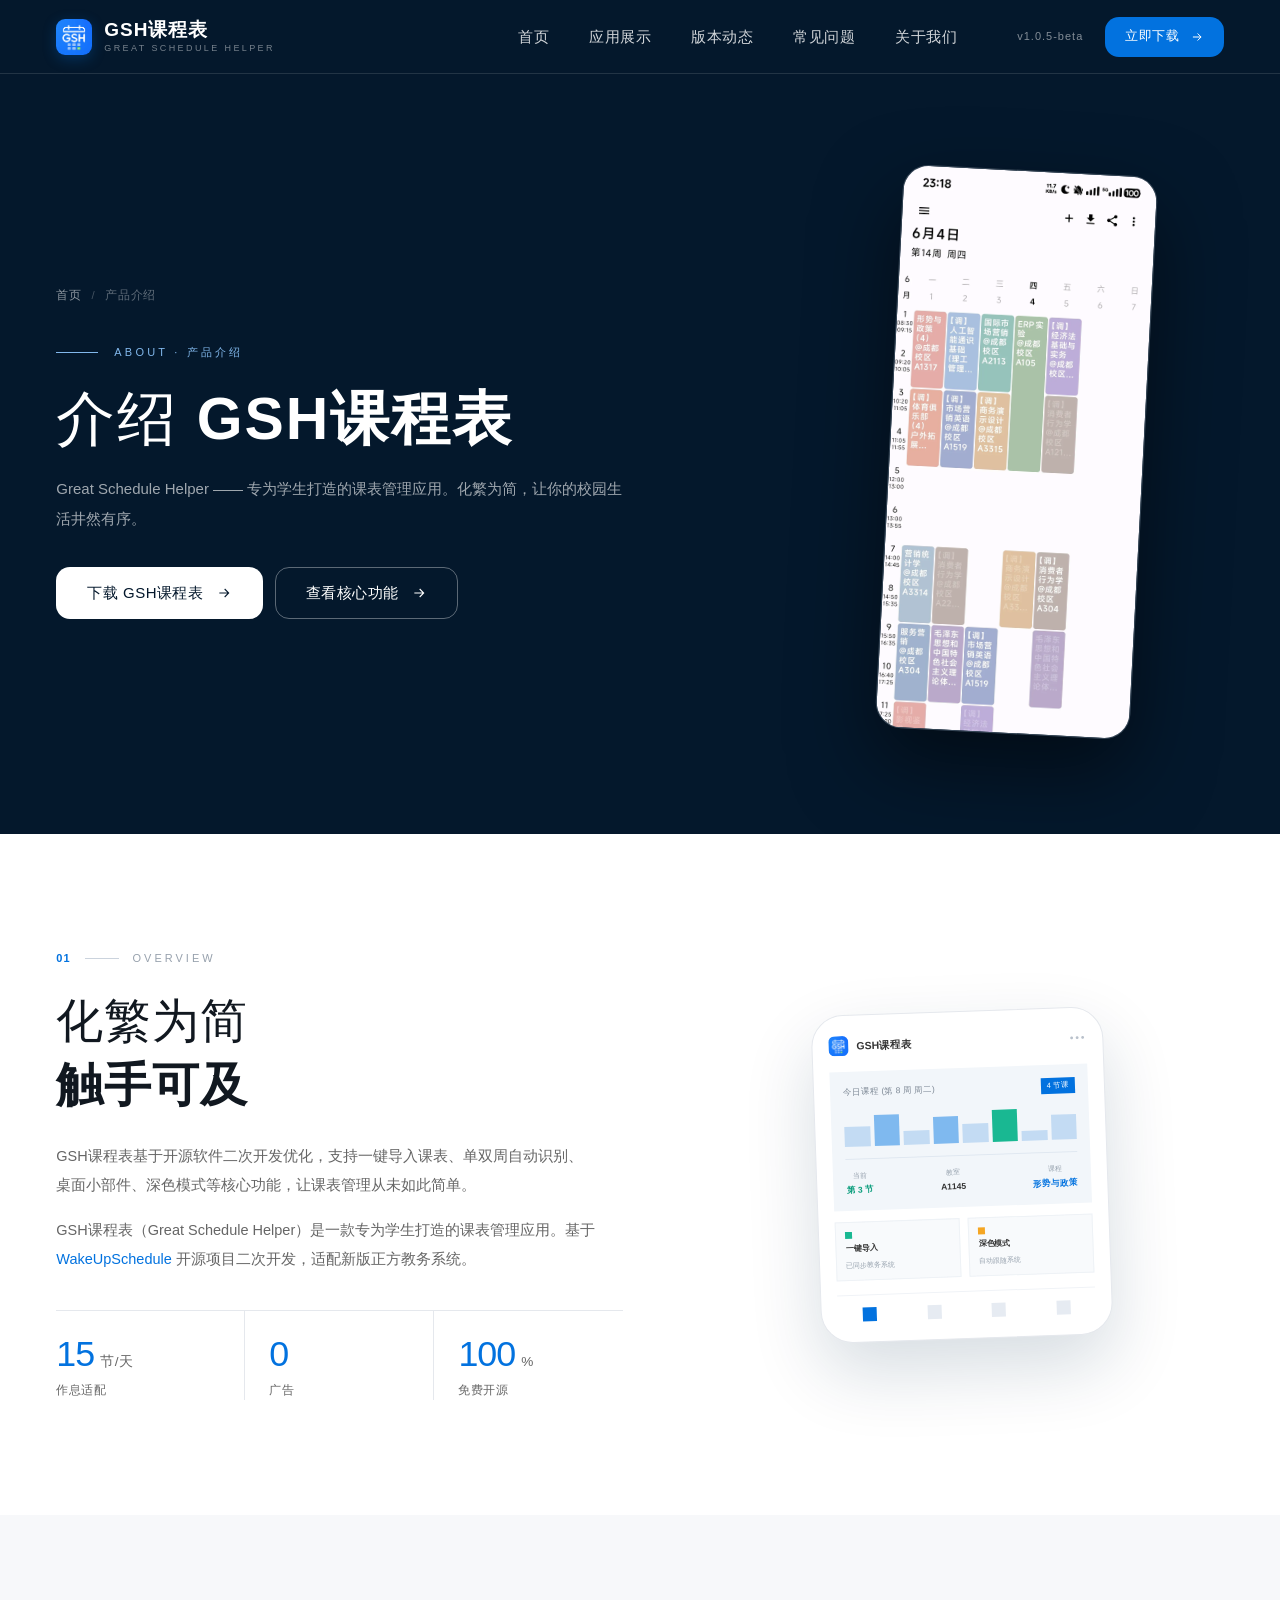
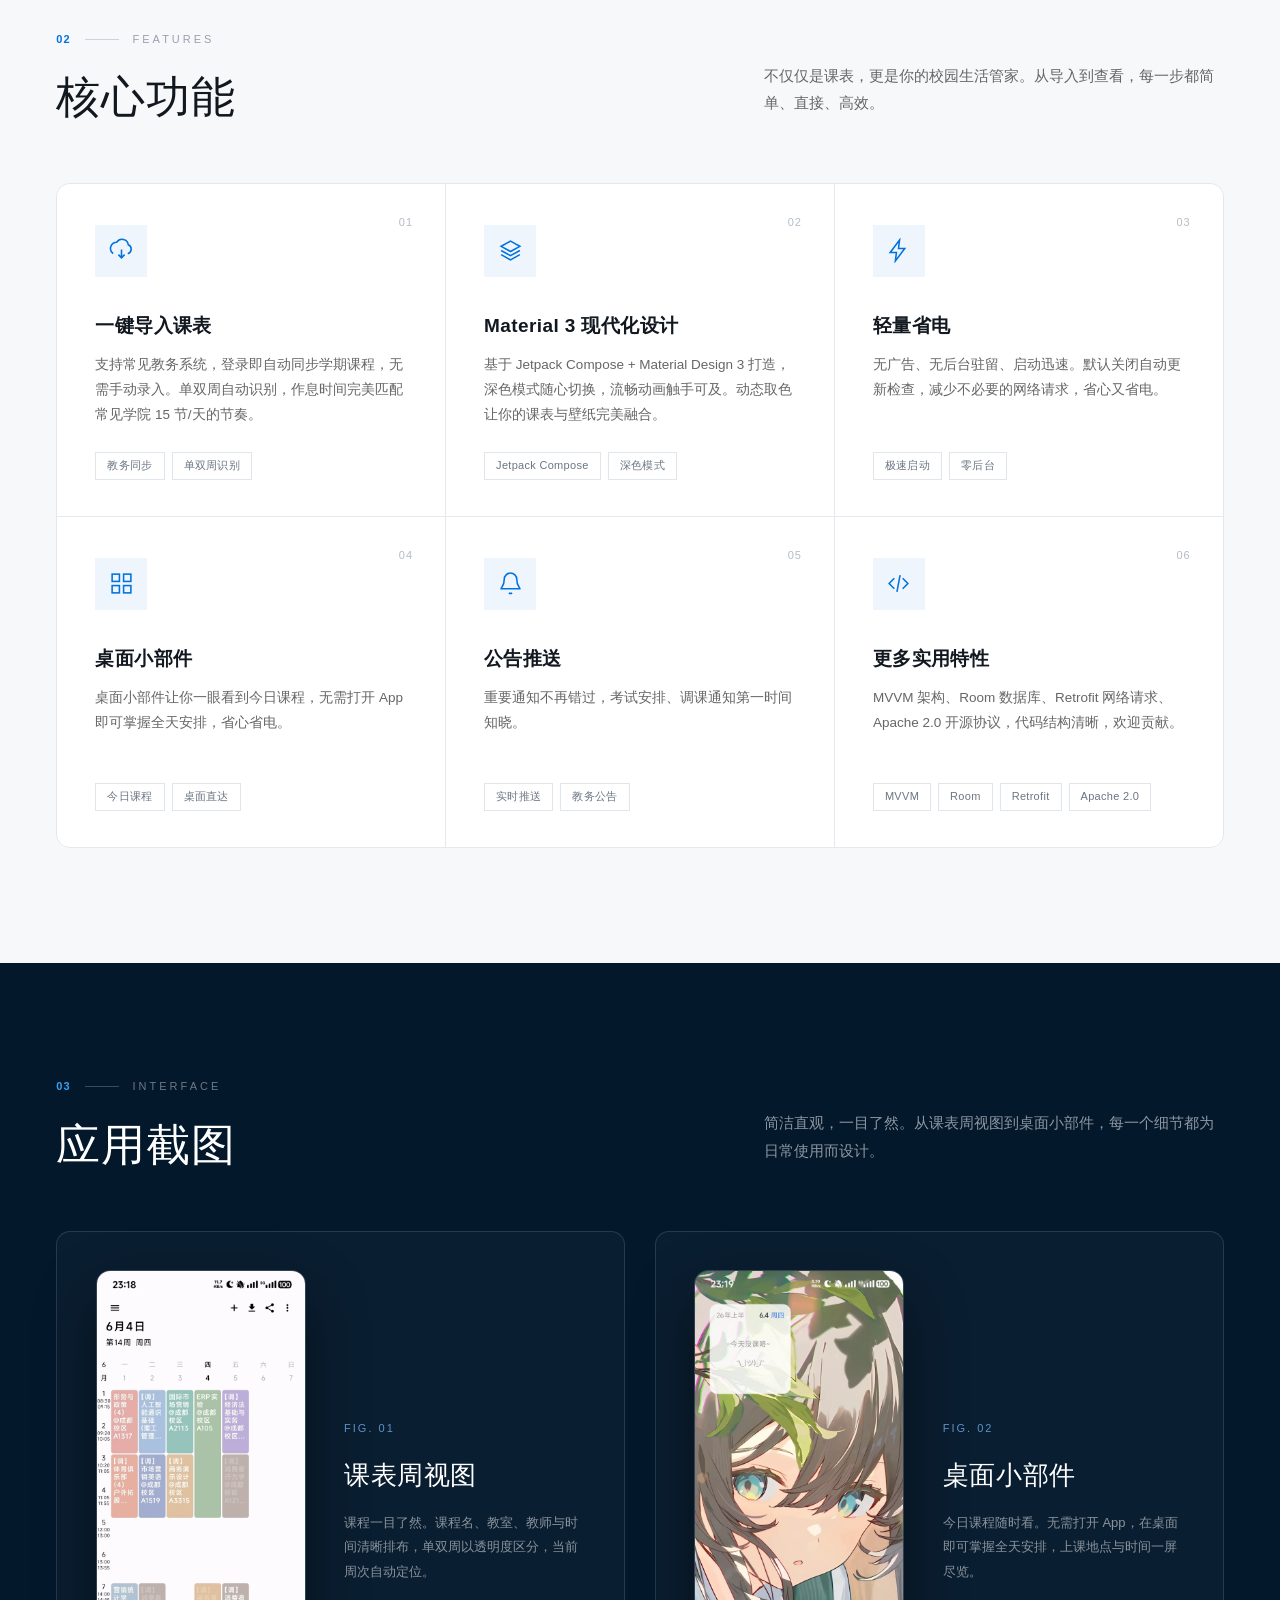
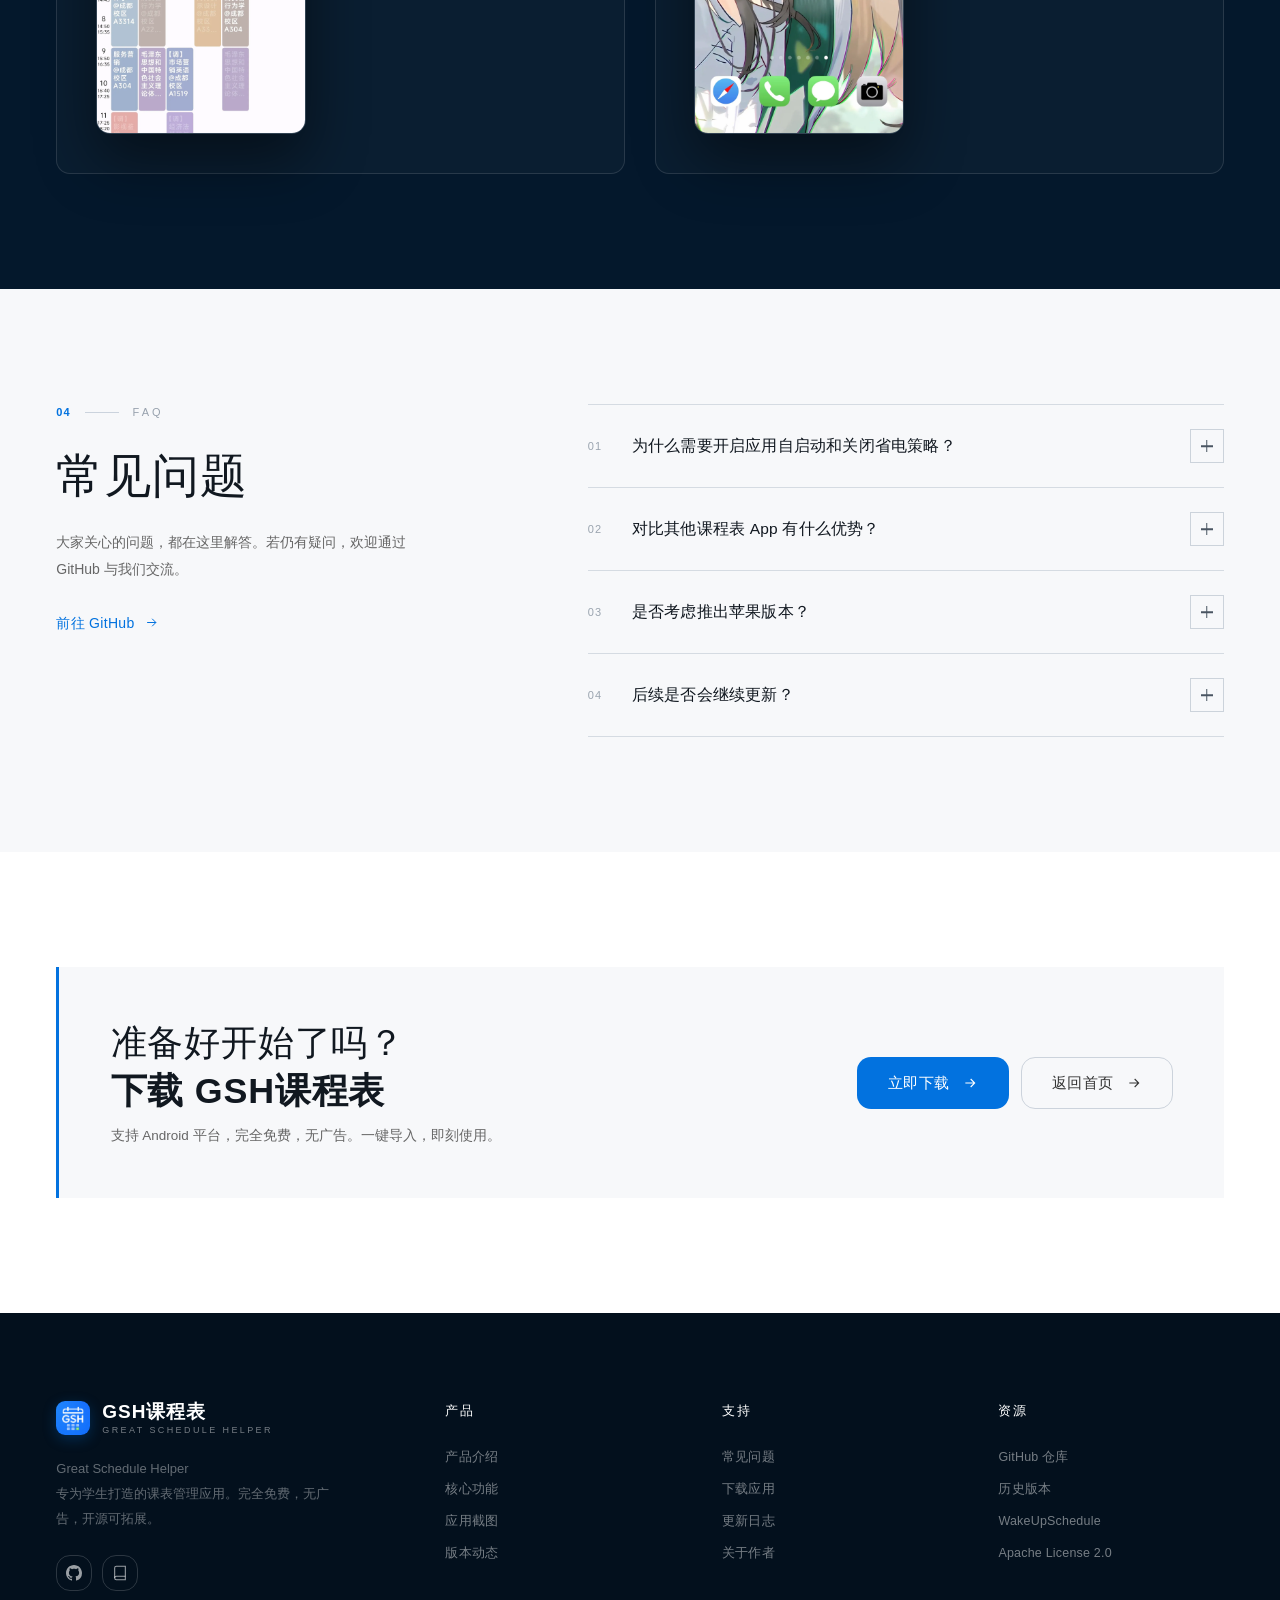
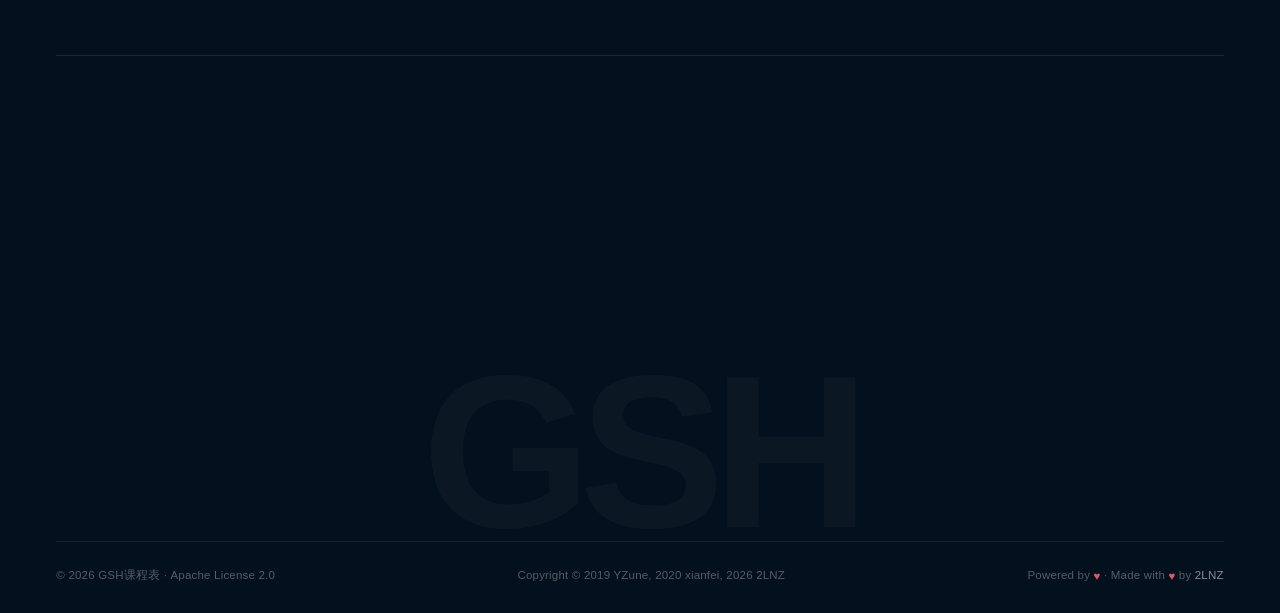
==== commit 2ca4cf03: "更新内容" ====
--- a/docs/about.html
+++ b/docs/about.html
@@ -3,6 +3,7 @@
 <head>
   <meta charset="UTF-8">
   <meta name="viewport" content="width=device-width, initial-scale=1.0">
+  <meta name="theme-color" content="#04182c">
   <meta name="description" content="了解 GSH课程表（Great Schedule Helper）：一键导入课表、单双周自动识别、Material 3 设计、桌面小部件，完全免费开源、无广告。">
   <meta property="og:title" content="介绍与功能 — GSH课程表">
   <meta property="og:description" content="一键导入课表、单双周识别、Material 3 设计、桌面小部件，完全免费开源。">
@@ -11,9 +12,10 @@
   <title>介绍与功能 — GSH课程表（Great Schedule Helper）</title>
   <link rel="canonical" href="https://gsh.2lnz.top/about.html">
   <link rel="icon" type="image/webp" href="assets/logo.webp">
+  <link rel="preload" href="assets/logo.webp" as="image">
   <link rel="preload" href="css/style.css" as="style">
   <link rel="stylesheet" href="css/style.css">
-  <style>html { scroll-snap-type: none; }</style>
+  <script>document.documentElement.classList.add('js');</script>
   <script type="application/ld+json">
   {
     "@context": "https://schema.org",
@@ -22,7 +24,7 @@
       {
         "@type": "Question",
         "name": "为什么需要开启应用自启动和关闭省电策略？",
-        "acceptedAnswer": { "@type": "Answer", "text": "本应用未在各手机品牌进行报备，无法加入手机厂商内置 FCM 白名单，也就是无法保持应用在后台运行，可能会导致课表更新不及时的问题，开启则可以避免。经过测试，开启之后仅会增加 2%-3% 的用电量。" }
+        "acceptedAnswer": { "@type": "Answer", "text": "本应用未在各手机品牌进行报备，无法加入手机厂商内置的 FCM 白名单，也就是无法保持应用在后台运行，可能会导致课表更新不及时的问题，开启则可以避免。经过测试，开启之后仅会增加 2%–3% 的用电量。" }
       },
       {
         "@type": "Question",
@@ -42,272 +44,359 @@
     ]
   }
   </script>
+  <noscript><style>.faq-a{max-height:none}.page-loader{display:none!important}body.is-loading{overflow:auto!important}</style></noscript>
 </head>
-<body>
-
-  <!-- Navigation -->
-  <nav class="nav" id="nav">
-    <a href="index.html" class="nav-brand">
-      <img src="assets/logo.webp" alt="GSH" class="nav-logo-img" width="32" height="32">
-      <span>GSH课程表</span>
-    </a>
-    <div class="nav-links" id="navLinks">
-      <a href="index.html">首页</a>
-      <a href="about.html" class="active">介绍</a>
-      <a href="index.html#features-1">核心功能</a>
-      <a href="index.html#screenshots">截图</a>
-      <a href="index.html#qa">Q&amp;A</a>
-      <a href="download.html">下载</a>
-      <a href="index.html#author">关于作者</a>
-    </div>
-    <a href="download.html" class="nav-dl-btn nav-dl-btn-desktop">立即下载</a>
-    <button class="hamburger" id="hamburger" aria-label="菜单">
-      <span></span><span></span><span></span>
-    </button>
-  </nav>
-  <div class="mobile-nav-overlay" id="mobileOverlay">
-    <div class="mobile-nav-panel">
-      <a href="index.html">首页</a>
-      <a href="about.html">介绍</a>
-      <a href="index.html#features-1">核心功能</a>
-      <a href="index.html#screenshots">截图</a>
-      <a href="index.html#qa">Q&amp;A</a>
-      <a href="download.html">下载</a>
-      <a href="index.html#author">关于作者</a>
-      <a href="download.html" class="mobile-dl-btn">立即下载</a>
+<body class="is-loading">
+
+  <div class="page-loader" id="pageLoader" role="status" aria-live="polite" aria-label="页面加载中">
+    <div class="page-loader-inner">
+      <img src="assets/logo.webp" alt="" width="56" height="56">
+      <span class="page-loader-bar" aria-hidden="true"></span>
     </div>
   </div>
 
-  <main>
-    <!-- Hero -->
-    <section class="section-padding" style="padding-top:140px;">
+  <a href="#main" class="skip-link">跳到主要内容</a>
+
+  <!-- ===================== Header ===================== -->
+  <header class="site-header" id="siteHeader">
+    <div class="header-inner">
+      <a href="index.html" class="brand" aria-label="GSH课程表首页">
+        <img src="assets/logo.webp" alt="GSH课程表 Logo" width="36" height="36">
+        <span class="brand-text">GSH课程表<small>GREAT SCHEDULE HELPER</small></span>
+      </a>
+
+      <nav class="main-nav" aria-label="主导航">
+        <ul>
+          <li><a href="index.html" class="nav-link">首页</a></li>
+          <li><a href="index.html#screenshots" class="nav-link">应用展示</a></li>
+          <li><a href="index.html#news" class="nav-link">版本动态</a></li>
+          <li><a href="index.html#qa" class="nav-link">常见问题</a></li>
+          <li><a href="index.html#author" class="nav-link">关于我们</a></li>
+        </ul>
+      </nav>
+
+      <div class="header-actions">
+        <span class="header-version">v1.0.5-beta</span>
+        <a href="download.html" class="btn-download">立即下载
+          <svg width="14" height="14" viewBox="0 0 24 24" fill="none" stroke="currentColor" stroke-width="1.7" aria-hidden="true"><path d="M5 12h14M13 6l6 6-6 6"/></svg>
+        </a>
+        <button class="menu-toggle" id="menuToggle" aria-label="打开菜单" aria-expanded="false" aria-controls="mobileMenu">
+          <span></span><span></span>
+        </button>
+      </div>
+    </div>
+  </header>
+
+  <!-- Mobile menu -->
+  <div class="mobile-menu" id="mobileMenu">
+    <nav aria-label="移动端导航">
+      <a href="index.html"><span>01</span>首页</a>
+      <a href="about.html"><span>02</span>产品介绍</a>
+      <a href="index.html#features"><span>03</span>核心功能</a>
+      <a href="index.html#screenshots"><span>04</span>应用展示</a>
+      <a href="index.html#news"><span>05</span>版本动态</a>
+      <a href="index.html#qa"><span>06</span>常见问题</a>
+      <a href="index.html#author"><span>07</span>关于我们</a>
+      <a href="download.html"><span>08</span>下载</a>
+    </nav>
+    <div class="mobile-menu-foot">
+      <p class="mobile-menu-meta">V1.0.5-BETA · 免费开源 · 无广告</p>
+      <a href="download.html" class="btn btn-blue">立即下载
+        <svg width="15" height="15" viewBox="0 0 24 24" fill="none" stroke="currentColor" stroke-width="1.6" aria-hidden="true"><path d="M5 12h14M13 6l6 6-6 6"/></svg>
+      </a>
+    </div>
+  </div>
+
+  <main id="main">
+    <!-- ===================== Page hero ===================== -->
+    <section class="page-hero">
       <div class="container">
-        <div class="section-title fade-in">
-          <h1 style="font-size:2.6rem;font-weight:800;margin-bottom:0.75rem;">介绍 GSH课程表</h1>
-          <p>Great Schedule Helper —— 专为学生打造的课表管理应用</p>
-        </div>
-        <div class="about-grid fade-in">
+        <div class="page-hero-inner">
           <div>
-            <h3>化繁为简，触手可及</h3>
+            <nav class="breadcrumb" aria-label="面包屑">
+              <a href="index.html">首页</a>
+              <span class="bc-sep">/</span>
+              <span>产品介绍</span>
+            </nav>
+            <p class="hero-eyebrow">About · 产品介绍</p>
+            <h1>介绍 <strong>GSH课程表</strong></h1>
+            <p class="page-hero-desc">
+              Great Schedule Helper —— 专为学生打造的课表管理应用。化繁为简，让你的校园生活井然有序。
+            </p>
+            <div class="page-hero-actions">
+              <a href="download.html" class="btn btn-white">下载 GSH课程表
+                <svg width="16" height="16" viewBox="0 0 24 24" fill="none" stroke="currentColor" stroke-width="1.6" aria-hidden="true"><path d="M5 12h14M13 6l6 6-6 6"/></svg>
+              </a>
+              <a href="#features" class="btn btn-outline-light">查看核心功能
+                <svg width="16" height="16" viewBox="0 0 24 24" fill="none" stroke="currentColor" stroke-width="1.6" aria-hidden="true"><path d="M5 12h14M13 6l6 6-6 6"/></svg>
+              </a>
+            </div>
+          </div>
+          <div class="page-hero-visual">
+            <img src="assets/001.webp" alt="GSH课程表 课表周视图" width="1220" height="2712">
+          </div>
+        </div>
+      </div>
+    </section>
+
+    <!-- ===================== Overview ===================== -->
+    <section class="about-intro site-section">
+      <div class="container" id="about">
+        <div class="about-split">
+          <div class="about-copy" data-reveal>
+            <div class="sec-label"><span>01</span><i></i>OVERVIEW</div>
+            <h2 class="display-title">化繁为简<br><strong>触手可及</strong></h2>
             <p>
               GSH课程表基于开源软件二次开发优化，支持一键导入课表、单双周自动识别、桌面小部件、深色模式等核心功能，让课表管理从未如此简单。
             </p>
+            <p>
+              GSH课程表（Great Schedule Helper）是一款专为学生打造的课表管理应用。基于 <a href="https://github.com/YZune/WakeUpSchedule" target="_blank" rel="noopener">WakeUpSchedule</a> 开源项目二次开发，适配新版正方教务系统。
+            </p>
             <div class="about-stats">
               <div>
-                <div class="stat-value blue">15节/天</div>
+                <div class="stat-value">15<small>节/天</small></div>
                 <div class="stat-label">作息适配</div>
               </div>
               <div>
-                <div class="stat-value green">0</div>
+                <div class="stat-value">0</div>
                 <div class="stat-label">广告</div>
               </div>
               <div>
-                <div class="stat-value yellow">100%</div>
+                <div class="stat-value">100<small>%</small></div>
                 <div class="stat-label">免费开源</div>
               </div>
             </div>
           </div>
-          <div class="about-phone-mockup">
+
+          <div class="phone-showcase" data-reveal style="--d:.08s">
             <div class="phone-frame">
-              <div class="phone-screen-header">
-                <div style="display:flex;align-items:center;gap:8px;">
-                  <img src="assets/logo.webp" alt="" class="app-icon-sm" width="22" height="22" loading="lazy">
-                  <span>GSH课程表</span>
+              <div class="phone-top">
+                <img src="assets/logo.webp" alt="" width="20" height="20" loading="lazy">
+                <span>GSH课程表</span>
+                <span class="phone-dots">•••</span>
+              </div>
+              <div class="phone-card">
+                <div class="phone-card-head">
+                  <span>今日课程 (第 8 周 周二)</span>
+                  <em>4 节课</em>
                 </div>
-                <div class="phone-screen-dots">
-                  <div></div><div></div>
+                <div class="phone-bars" aria-hidden="true">
+                  <i style="--h:60%"></i>
+                  <i style="--h:90%"></i>
+                  <i style="--h:40%"></i>
+                  <i style="--h:80%"></i>
+                  <i style="--h:55%"></i>
+                  <i style="--h:95%"></i>
+                  <i style="--h:30%"></i>
+                  <i style="--h:75%"></i>
                 </div>
-              </div>
-              <div class="phone-schedule-card">
-                <div class="card-header">
-                  <span>今日课程 (第 8 周 周二)</span>
-                  <span class="badge">4 节课</span>
+                <div class="phone-info">
+                  <div><small>当前</small><strong class="teal">第 3 节</strong></div>
+                  <div><small>教室</small><strong>A1145</strong></div>
+                  <div><small>课程</small><strong class="blue">形势与政策</strong></div>
                 </div>
-                <div style="display:flex;gap:4px;height:30px;align-items:flex-end;margin-bottom:10px;">
-                  <div style="flex:1;height:60%;background:#3B82F6;border-radius:2px;opacity:0.8;"></div>
-                  <div style="flex:1;height:90%;background:#3B82F6;border-radius:2px;"></div>
-                  <div style="flex:1;height:40%;background:#3B82F6;border-radius:2px;opacity:0.6;"></div>
-                  <div style="flex:1;height:80%;background:#3B82F6;border-radius:2px;"></div>
-                  <div style="flex:1;height:55%;background:#3B82F6;border-radius:2px;opacity:0.7;"></div>
-                  <div style="flex:1;height:95%;background:#0D9488;border-radius:2px;"></div>
-                  <div style="flex:1;height:30%;background:#3B82F6;border-radius:2px;opacity:0.5;"></div>
-                  <div style="flex:1;height:75%;background:#3B82F6;border-radius:2px;"></div>
+              </div>
+              <div class="phone-actions">
+                <div>
+                  <span class="dot green"></span>
+                  <strong>一键导入</strong>
+                  <small>已同步教务系统</small>
                 </div>
-                <div class="phone-schedule-row">
-                  <div>
-                    <p>当前</p>
-                    <p style="color:#0D9488;">第3节</p>
-                  </div>
-                  <div>
-                    <p>教室</p>
-                    <p>A1145</p>
-                  </div>
-                  <div>
-                    <p>课程</p>
-                    <p style="color:#3B82F6;">形势与政策</p>
-                  </div>
+                <div>
+                  <span class="dot amber"></span>
+                  <strong>深色模式</strong>
+                  <small>自动跟随系统</small>
                 </div>
               </div>
-              <div class="phone-quick-actions">
-                <div class="phone-quick-action">
-                  <div class="dot dot-green"></div>
-                  <span>一键导入</span>
-                  <span>已同步教务系统</span>
-                </div>
-                <div class="phone-quick-action">
-                  <div class="dot dot-yellow"></div>
-                  <span>深色模式</span>
-                  <span>自动跟随系统</span>
-                </div>
-              </div>
-              <div class="phone-bottom-nav">
-                <div class="active"></div>
-                <div></div>
-                <div></div>
-                <div></div>
-              </div>
-            </div>
-          </div>
-        </div>
-        <div class="cta-container fade-in" style="margin-top:2.5rem;">
-          <a href="download.html" class="btn-primary">下载 GSH课程表</a>
-          <a href="index.html" class="btn-secondary">返回首页</a>
-        </div>
-      </div>
-    </section>
-
-    <!-- Features -->
-    <section id="features" class="features-page">
-      <div class="container">
-        <div class="section-title fade-in">
-          <h2>核心功能</h2>
-          <p>不仅仅是课表，更是你的校园生活管家</p>
-        </div>
-        <div class="grid-features">
-          <div class="feature-card card-6 fade-in">
-            <div class="feature-icon blue">
-              <svg width="24" height="24" viewBox="0 0 24 24" fill="currentColor"><path d="M19.35 10.04C18.67 6.59 15.64 4 12 4 9.11 4 6.6 5.64 5.35 8.04 2.34 8.36 0 10.91 0 14c0 3.31 2.69 6 6 6h13c2.76 0 5-2.24 5-5 0-2.64-2.05-4.78-4.65-4.96zM14 13v4h-4v-4H7l5-5 5 5h-3z"/></svg>
-            </div>
+              <div class="phone-nav" aria-hidden="true">
+                <i class="on"></i><i></i><i></i><i></i>
+              </div>
+            </div>
+          </div>
+        </div>
+      </div>
+    </section>
+
+    <!-- ===================== Features ===================== -->
+    <section class="features about-features site-section">
+      <div class="container" id="features">
+        <div class="section-head" data-reveal>
+          <div>
+            <div class="sec-label"><span>02</span><i></i>FEATURES</div>
+            <h2>核心功能</h2>
+          </div>
+          <p>不仅仅是课表，更是你的校园生活管家。从导入到查看，每一步都简单、直接、高效。</p>
+        </div>
+
+        <div class="feature-grid">
+          <article class="feature-card" data-reveal style="--d:.02s">
+            <span class="feature-num">01</span>
+            <span class="feature-icon">
+              <svg viewBox="0 0 24 24" fill="none" stroke="currentColor" stroke-width="1.5" aria-hidden="true"><path d="M4 14.9A6 6 0 0 1 7.5 4a6 6 0 0 1 11 2.5A4.5 4.5 0 0 1 18 15"/><path d="M12 11v8m-3-3 3 3 3-3"/></svg>
+            </span>
             <h3>一键导入课表</h3>
             <p>支持常见教务系统，登录即自动同步学期课程，无需手动录入。单双周自动识别，作息时间完美匹配常见学院 15 节/天的节奏。</p>
             <div class="feature-tags">
-              <span class="tag tag-blue">教务同步</span>
-              <span class="tag tag-blue">单双周识别</span>
-            </div>
-          </div>
-          <div class="feature-card card-6 fade-in">
-            <div class="feature-icon green">
-              <svg width="24" height="24" viewBox="0 0 24 24" fill="currentColor"><path d="M12 2C6.48 2 2 6.48 2 12s4.48 10 10 10 10-4.48 10-10S17.52 2 12 2zm-2 15l-5-5 1.41-1.41L10 14.17l7.59-7.59L19 8l-9 9z"/></svg>
-            </div>
+              <span class="tag">教务同步</span>
+              <span class="tag">单双周识别</span>
+            </div>
+          </article>
+
+          <article class="feature-card" data-reveal style="--d:.06s">
+            <span class="feature-num">02</span>
+            <span class="feature-icon">
+              <svg viewBox="0 0 24 24" fill="none" stroke="currentColor" stroke-width="1.5" aria-hidden="true"><path d="m12 3 9 5-9 5-9-5 9-5Z"/><path d="m3 12 9 5 9-5"/><path d="m3 16 9 5 9-5"/></svg>
+            </span>
             <h3>Material 3 现代化设计</h3>
             <p>基于 Jetpack Compose + Material Design 3 打造，深色模式随心切换，流畅动画触手可及。动态取色让你的课表与壁纸完美融合。</p>
             <div class="feature-tags">
-              <span class="tag tag-green">Jetpack Compose</span>
-              <span class="tag tag-green">深色模式</span>
-            </div>
-          </div>
-          <div class="feature-card card-4 fade-in">
-            <div class="feature-icon orange">
-              <svg width="24" height="24" viewBox="0 0 24 24" fill="currentColor"><path d="M13 2L3 14h8l-2 8 10-14h-8l2-8z"/></svg>
-            </div>
+              <span class="tag">Jetpack Compose</span>
+              <span class="tag">深色模式</span>
+            </div>
+          </article>
+
+          <article class="feature-card" data-reveal style="--d:.1s">
+            <span class="feature-num">03</span>
+            <span class="feature-icon">
+              <svg viewBox="0 0 24 24" fill="none" stroke="currentColor" stroke-width="1.5" aria-hidden="true"><path d="M13 2 4 14h6l-1 8 9-12h-6l1-8Z"/></svg>
+            </span>
             <h3>轻量省电</h3>
             <p>无广告、无后台驻留、启动迅速。默认关闭自动更新检查，减少不必要的网络请求，省心又省电。</p>
             <div class="feature-tags">
-              <span class="tag tag-orange">极速启动</span>
-              <span class="tag tag-orange">零后台</span>
-            </div>
-          </div>
-          <div class="feature-card card-4 fade-in">
-            <div class="feature-icon purple">
-              <svg width="24" height="24" viewBox="0 0 24 24" fill="currentColor"><rect x="3" y="3" width="18" height="18" rx="3"/><path d="M3 9h18M9 3v18" fill="none" stroke="currentColor" stroke-width="1.5"/></svg>
-            </div>
+              <span class="tag">极速启动</span>
+              <span class="tag">零后台</span>
+            </div>
+          </article>
+
+          <article class="feature-card" data-reveal style="--d:.02s">
+            <span class="feature-num">04</span>
+            <span class="feature-icon">
+              <svg viewBox="0 0 24 24" fill="none" stroke="currentColor" stroke-width="1.5" aria-hidden="true"><rect x="3" y="3" width="7" height="7"/><rect x="14" y="3" width="7" height="7"/><rect x="3" y="14" width="7" height="7"/><rect x="14" y="14" width="7" height="7"/></svg>
+            </span>
             <h3>桌面小部件</h3>
             <p>桌面小部件让你一眼看到今日课程，无需打开 App 即可掌握全天安排，省心省电。</p>
             <div class="feature-tags">
-              <span class="tag tag-purple">今日课程</span>
-              <span class="tag tag-purple">桌面直达</span>
-            </div>
-          </div>
-          <div class="feature-card card-4 fade-in">
-            <div class="feature-icon blue">
-              <svg width="24" height="24" viewBox="0 0 24 24" fill="currentColor"><path d="M12 22c1.1 0 2-.9 2-2h-4c0 1.1.89 2 2 2zm6-6v-5c0-3.07-1.64-5.64-4.5-6.32V4c0-.83-.67-1.5-1.5-1.5s-1.5.67-1.5 1.5v.68C7.63 5.36 6 7.92 6 11v5l-2 2v1h16v-1l-2-2z"/></svg>
-            </div>
+              <span class="tag">今日课程</span>
+              <span class="tag">桌面直达</span>
+            </div>
+          </article>
+
+          <article class="feature-card" data-reveal style="--d:.06s">
+            <span class="feature-num">05</span>
+            <span class="feature-icon">
+              <svg viewBox="0 0 24 24" fill="none" stroke="currentColor" stroke-width="1.5" aria-hidden="true"><path d="M18 8a6 6 0 1 0-12 0c0 7-3 7-3 9h18c0-2-3-2-3-9"/><path d="M10.5 21a2 2 0 0 0 3 0"/></svg>
+            </span>
             <h3>公告推送</h3>
             <p>重要通知不再错过，考试安排、调课通知第一时间知晓。</p>
             <div class="feature-tags">
-              <span class="tag tag-blue">实时推送</span>
-              <span class="tag tag-blue">教务公告</span>
-            </div>
-          </div>
-        </div>
-      </div>
-    </section>
-
-    <!-- Screenshots -->
-    <section id="screenshots" class="snap-page">
-      <div class="container">
-        <div class="section-title fade-in">
-          <h2>应用截图</h2>
-          <p>简洁直观，一目了然</p>
-        </div>
-        <div class="screenshots-row">
-          <div class="shot-group">
-            <div class="screenshot-card">
-              <img src="assets/001.webp" alt="GSH课程表 截图一" width="200" height="356" loading="lazy" onerror="this.style.display='none';this.nextElementSibling.style.display='flex'">
-              <div class="screenshot-placeholder" style="display:none">001.jpg</div>
-            </div>
-            <div class="shot-label">课表周视图<br>课程一目了然</div>
-          </div>
-          <div class="shot-group">
-            <div class="shot-label">桌面小部件<br>今日课程随时看</div>
-            <div class="screenshot-card">
-              <img src="assets/002.webp" alt="GSH课程表 截图二" width="200" height="356" loading="lazy" onerror="this.style.display='none';this.nextElementSibling.style.display='flex'">
-              <div class="screenshot-placeholder" style="display:none">002.jpg</div>
-            </div>
-          </div>
-        </div>
-      </div>
-    </section>
-
-    <!-- Q&A -->
-    <section id="qa" class="snap-page">
-      <div class="container">
-        <div class="section-title fade-in">
-          <h2>常见问题</h2>
-          <p>大家关心的问题，都在这里解答</p>
-        </div>
-        <div class="qa-grid">
-          <div class="qa-item fade-in">
+              <span class="tag">实时推送</span>
+              <span class="tag">教务公告</span>
+            </div>
+          </article>
+
+          <article class="feature-card" data-reveal style="--d:.1s">
+            <span class="feature-num">06</span>
+            <span class="feature-icon">
+              <svg viewBox="0 0 24 24" fill="none" stroke="currentColor" stroke-width="1.5" aria-hidden="true"><path d="m8 7-5 5 5 5"/><path d="m16 7 5 5-5 5"/><path d="m13.5 4-3 16"/></svg>
+            </span>
+            <h3>更多实用特性</h3>
+            <p>MVVM 架构、Room 数据库、Retrofit 网络请求、Apache 2.0 开源协议，代码结构清晰，欢迎贡献。</p>
+            <div class="feature-tags">
+              <span class="tag">MVVM</span>
+              <span class="tag">Room</span>
+              <span class="tag">Retrofit</span>
+              <span class="tag">Apache 2.0</span>
+            </div>
+          </article>
+        </div>
+      </div>
+    </section>
+
+    <!-- ===================== Screenshots ===================== -->
+    <section class="showcase site-section">
+      <div class="container" id="screenshots">
+        <div class="section-head section-head--dark" data-reveal>
+          <div>
+            <div class="sec-label sec-label--dark"><span>03</span><i></i>INTERFACE</div>
+            <h2>应用截图</h2>
+          </div>
+          <p>简洁直观，一目了然。从课表周视图到桌面小部件，每一个细节都为日常使用而设计。</p>
+        </div>
+
+        <div class="showcase-grid">
+          <article class="shot" data-reveal>
+            <div class="shot-media">
+              <img src="assets/001.webp" alt="GSH课程表 课表周视图截图" width="1220" height="2712" loading="lazy">
+            </div>
+            <div class="shot-body">
+              <span class="shot-num">FIG. 01</span>
+              <h3>课表周视图</h3>
+              <p>课程一目了然。课程名、教室、教师与时间清晰排布，单双周以透明度区分，当前周次自动定位。</p>
+            </div>
+          </article>
+
+          <article class="shot" data-reveal style="--d:.08s">
+            <div class="shot-media">
+              <img src="assets/002.webp" alt="GSH课程表 桌面小部件截图" width="1220" height="2712" loading="lazy">
+            </div>
+            <div class="shot-body">
+              <span class="shot-num">FIG. 02</span>
+              <h3>桌面小部件</h3>
+              <p>今日课程随时看。无需打开 App，在桌面即可掌握全天安排，上课地点与时间一屏尽览。</p>
+            </div>
+          </article>
+        </div>
+      </div>
+    </section>
+
+    <!-- ===================== FAQ ===================== -->
+    <section class="faq site-section">
+      <div class="container faq-layout" id="qa">
+        <div class="faq-intro" data-reveal>
+          <div class="sec-label"><span>04</span><i></i>FAQ</div>
+          <h2 class="display-title">常见问题</h2>
+          <p>大家关心的问题，都在这里解答。若仍有疑问，欢迎通过 GitHub 与我们交流。</p>
+          <a href="https://github.com/2lnz/GSH_GreatSchedule" class="text-link" target="_blank" rel="noopener">前往 GitHub
+            <svg width="15" height="15" viewBox="0 0 24 24" fill="none" stroke="currentColor" stroke-width="1.6" aria-hidden="true"><path d="M5 12h14M13 6l6 6-6 6"/></svg>
+          </a>
+        </div>
+
+        <div class="faq-list" data-reveal style="--d:.08s">
+          <div class="faq-item">
             <button class="faq-q" aria-expanded="false">
+              <span class="faq-idx">01</span>
               <span class="faq-q-text">为什么需要开启应用自启动和关闭省电策略？</span>
-              <svg class="faq-ic" viewBox="0 0 24 24" width="18" height="18" fill="none" stroke="currentColor" stroke-width="2" stroke-linecap="round" stroke-linejoin="round"><polyline points="6 9 12 15 18 9"></polyline></svg>
+              <span class="faq-icon" aria-hidden="true"></span>
             </button>
             <div class="faq-a">
-              <p>本app未在各手机品牌进行报备，无法收到手机厂商内置FCM白名单，也就是无法保持app在后台运行，可能会导致小程序更新不及时的问题，开启则可以避免。经过测试，开启之后仅会增加2%--3%的用电量。</p>
-            </div>
-          </div>
-          <div class="qa-item fade-in">
+              <p>本应用未在各手机品牌进行报备，无法加入手机厂商内置的 FCM 白名单，也就是无法保持应用在后台运行，可能会导致课表更新不及时的问题，开启则可以避免。经过测试，开启之后仅会增加 2%–3% 的用电量。</p>
+            </div>
+          </div>
+          <div class="faq-item">
             <button class="faq-q" aria-expanded="false">
-              <span class="faq-q-text">对比其他课程表app有什么优势？</span>
-              <svg class="faq-ic" viewBox="0 0 24 24" width="18" height="18" fill="none" stroke="currentColor" stroke-width="2" stroke-linecap="round" stroke-linejoin="round"><polyline points="6 9 12 15 18 9"></polyline></svg>
+              <span class="faq-idx">02</span>
+              <span class="faq-q-text">对比其他课程表 App 有什么优势？</span>
+              <span class="faq-icon" aria-hidden="true"></span>
             </button>
             <div class="faq-a">
               <p>更加轻量，更加美观，更加干净无广告，完全开源更加安全。</p>
             </div>
           </div>
-          <div class="qa-item fade-in">
+          <div class="faq-item">
             <button class="faq-q" aria-expanded="false">
+              <span class="faq-idx">03</span>
               <span class="faq-q-text">是否考虑推出苹果版本？</span>
-              <svg class="faq-ic" viewBox="0 0 24 24" width="18" height="18" fill="none" stroke="currentColor" stroke-width="2" stroke-linecap="round" stroke-linejoin="round"><polyline points="6 9 12 15 18 9"></polyline></svg>
+              <span class="faq-icon" aria-hidden="true"></span>
             </button>
             <div class="faq-a">
               <p>目前不考虑，一来是没有 MacBook 和 iPhone，二来是学习成本太高了。</p>
             </div>
           </div>
-          <div class="qa-item fade-in">
+          <div class="faq-item">
             <button class="faq-q" aria-expanded="false">
+              <span class="faq-idx">04</span>
               <span class="faq-q-text">后续是否会继续更新？</span>
-              <svg class="faq-ic" viewBox="0 0 24 24" width="18" height="18" fill="none" stroke="currentColor" stroke-width="2" stroke-linecap="round" stroke-linejoin="round"><polyline points="6 9 12 15 18 9"></polyline></svg>
+              <span class="faq-icon" aria-hidden="true"></span>
             </button>
             <div class="faq-a">
               <p>会的吧？尽力而为。</p>
@@ -316,13 +405,84 @@
         </div>
       </div>
     </section>
+
+    <!-- ===================== CTA ===================== -->
+    <section class="about-cta">
+      <div class="container">
+        <div class="cta-strip" data-reveal>
+          <div>
+            <h2>准备好开始了吗？<br><strong>下载 GSH课程表</strong></h2>
+            <p>支持 Android 平台，完全免费，无广告。一键导入，即刻使用。</p>
+          </div>
+          <div class="cta-actions">
+            <a href="download.html" class="btn btn-blue">立即下载
+              <svg width="16" height="16" viewBox="0 0 24 24" fill="none" stroke="currentColor" stroke-width="1.6" aria-hidden="true"><path d="M5 12h14M13 6l6 6-6 6"/></svg>
+            </a>
+            <a href="index.html" class="btn btn-outline-dark">返回首页
+              <svg width="16" height="16" viewBox="0 0 24 24" fill="none" stroke="currentColor" stroke-width="1.6" aria-hidden="true"><path d="M5 12h14M13 6l6 6-6 6"/></svg>
+            </a>
+          </div>
+        </div>
+      </div>
+    </section>
   </main>
 
-  <!-- Footer -->
-  <footer class="footer">
-    <p>© 2026 GSH课程表 · Apache License 2.0</p>
-    <p><a href="about.html">介绍</a> · <a href="download.html">下载</a> · <a href="index.html">首页</a></p>
+  <!-- ===================== Footer ===================== -->
+  <footer class="site-footer">
+    <div class="container">
+      <div class="footer-top">
+        <div class="footer-brand">
+          <a href="index.html" class="brand">
+            <img src="assets/logo.webp" alt="GSH课程表 Logo" width="34" height="34">
+            <span class="brand-text">GSH课程表<small>GREAT SCHEDULE HELPER</small></span>
+          </a>
+          <p>Great Schedule Helper<br>专为学生打造的课表管理应用。完全免费，无广告，开源可拓展。</p>
+          <div class="footer-social">
+            <a href="https://github.com/2lnz" aria-label="GitHub" target="_blank" rel="noopener">
+              <svg width="16" height="16" viewBox="0 0 24 24" fill="currentColor" aria-hidden="true"><path d="M12 0C5.37 0 0 5.37 0 12c0 5.31 3.435 9.795 8.205 11.385.6.105.825-.255.825-.57 0-.285-.015-1.23-.015-2.235-3.015.555-3.795-.735-4.035-1.41-.135-.345-.72-1.41-1.23-1.695-.42-.225-1.02-.78-.015-.795.945-.015 1.62.87 1.845 1.23 1.08 1.815 2.805 1.305 3.495.99.105-.78.42-1.305.765-1.605-2.67-.3-5.46-1.335-5.46-5.925 0-1.305.465-2.385 1.23-3.225-.12-.3-.54-1.53.12-3.18 0 0 1.005-.315 3.3 1.23.96-.27 1.98-.405 3-.405s2.04.135 3 .405c2.295-1.56 3.3-1.23 3.3-1.23.66 1.65.24 2.88.12 3.18.765.84 1.23 1.905 1.23 3.225 0 4.605-2.805 5.625-5.475 5.925.435.375.81 1.095.81 2.22 0 1.605-.015 2.895-.015 3.3 0 .315.225.69.825.57A12.02 12.02 0 0 0 24 12c0-6.63-5.37-12-12-12z"/></svg>
+            </a>
+            <a href="https://blog.2lnz.top" aria-label="博客" target="_blank" rel="noopener">
+              <svg width="16" height="16" viewBox="0 0 24 24" fill="none" stroke="currentColor" stroke-width="1.6" aria-hidden="true"><path d="M4 19.5A2.5 2.5 0 0 1 6.5 17H20"/><path d="M6.5 2H20v20H6.5A2.5 2.5 0 0 1 4 19.5v-15A2.5 2.5 0 0 1 6.5 2z"/></svg>
+            </a>
+          </div>
+        </div>
+
+        <div class="footer-col">
+          <h4>产品</h4>
+          <a href="about.html">产品介绍</a>
+          <a href="index.html#features">核心功能</a>
+          <a href="index.html#screenshots">应用截图</a>
+          <a href="index.html#news">版本动态</a>
+        </div>
+        <div class="footer-col">
+          <h4>支持</h4>
+          <a href="index.html#qa">常见问题</a>
+          <a href="download.html">下载应用</a>
+          <a href="download.html#changelog">更新日志</a>
+          <a href="index.html#author">关于作者</a>
+        </div>
+        <div class="footer-col">
+          <h4>资源</h4>
+          <a href="https://github.com/2lnz/GSH_GreatSchedule" target="_blank" rel="noopener">GitHub 仓库</a>
+          <a href="https://github.com/2lnz/GSH_GreatSchedule/releases" target="_blank" rel="noopener">历史版本</a>
+          <a href="https://github.com/YZune/WakeUpSchedule" target="_blank" rel="noopener">WakeUpSchedule</a>
+          <a href="https://www.apache.org/licenses/LICENSE-2.0" target="_blank" rel="noopener">Apache License 2.0</a>
+        </div>
+      </div>
+
+      <div class="footer-wordmark" aria-hidden="true">GSH</div>
+
+      <div class="footer-bottom">
+        <p>© 2026 GSH课程表 · Apache License 2.0</p>
+        <p>Copyright © 2019 YZune, 2020 xianfei, 2026 2LNZ</p>
+        <p>Powered by <span class="footer-heart">♥</span> · Made with <span class="footer-heart">♥</span> by <a href="https://github.com/2lnz" target="_blank" rel="noopener">2LNZ</a></p>
+      </div>
+    </div>
   </footer>
+
+  <button class="to-top" aria-label="回到顶部">
+    <svg width="18" height="18" viewBox="0 0 24 24" fill="none" stroke="currentColor" stroke-width="1.6" aria-hidden="true"><path d="M12 19V5M6 11l6-6 6 6"/></svg>
+  </button>
 
   <script src="js/main.js" defer></script>
 </body>
--- a/docs/css/style.css
+++ b/docs/css/style.css
@@ -1,1221 +1,2294 @@
-/* ===== CSS Variables ===== */
+/* ==========================================================================
+   GSH课程表官网 · BOE-inspired corporate design
+   Primary VI: #0272df  |  Header: 74px  |  Flat, angular, generous whitespace
+   ========================================================================== */
+
+/* ---------- Design tokens ---------- */
 :root {
-  --primary: #2563EB;
-  --primary-light: #3B82F6;
-  --primary-dark: #1D4ED8;
-  --accent-green: #0D9488;
-  --accent-amber: #F59E0B;
-  --accent-rose: #F43F5E;
-  --accent-violet: #8B5CF6;
-  --bg: #F8FAFC;
-  --bg-card: #FFFFFF;
-  --text-main: #1E293B;
-  --text-secondary: #475569;
-  --text-muted: #64748B;
-  --border: #E2E8F0;
-  --border-light: #F1F5F9;
-  --shadow-sm: 0 1px 3px rgba(0,0,0,0.06), 0 1px 2px rgba(0,0,0,0.04);
-  --shadow: 0 4px 16px rgba(0,0,0,0.06), 0 1px 4px rgba(0,0,0,0.04);
-  --shadow-lg: 0 12px 40px rgba(0,0,0,0.08), 0 4px 12px rgba(0,0,0,0.04);
-  --shadow-xl: 0 25px 60px rgba(0,0,0,0.1);
-  --radius-sm: 10px;
-  --radius: 16px;
-  --radius-lg: 24px;
-  --radius-xl: 32px;
-  --transition: 0.25s cubic-bezier(0.4, 0, 0.2, 1);
-  --font: 'Inter', -apple-system, BlinkMacSystemFont, 'Segoe UI', 'PingFang SC', 'Microsoft YaHei', 'Noto Sans SC', sans-serif;
-}
-
-/* ===== Reset & Base ===== */
-*, *::before, *::after { margin: 0; padding: 0; box-sizing: border-box; }
-
-/* Focus visible for keyboard nav */
-:focus-visible {
-  outline: 2px solid var(--primary);
-  outline-offset: 2px;
-  border-radius: 4px;
-}
+  --blue: #0272df;
+  --blue-dark: #005bbb;
+  --blue-light: #3aa0f3;
+  --navy: #04182c;
+  --ink: #111820;
+  --text: #333;
+  --muted: #666;
+  --faint: #999;
+  --line: #e5e8ed;
+  --line-soft: #eef1f5;
+  --bg-gray: #f7f8fa;
+  --white: #fff;
+  --header-h: 74px;
+  --radius: 14px;
+  --pad: clamp(20px, 4.4vw, 64px);
+  --sec-pad: clamp(76px, 9vw, 122px);
+  --font: "Gotham", "Inter", -apple-system, BlinkMacSystemFont, "Segoe UI",
+          "PingFang SC", "HarmonyOS Sans SC", "Microsoft YaHei", "Noto Sans SC", sans-serif;
+  --ease: cubic-bezier(0.22, 0.61, 0.36, 1);
+  --ease-out: cubic-bezier(0.16, 1, 0.3, 1);
+}
+
+/* ---------- Reset & base ---------- */
+*,
+*::before,
+*::after { margin: 0; padding: 0; box-sizing: border-box; }
 
 html {
   scroll-behavior: smooth;
-  scroll-snap-type: y mandatory;
-  /* Prevent overscroll jank on mobile */
-  overscroll-behavior-y: none;
+  -webkit-text-size-adjust: 100%;
 }
 
 body {
   font-family: var(--font);
-  background: var(--bg);
-  color: var(--text-main);
+  color: var(--text);
+  background: var(--white);
+  line-height: 1.6;
   overflow-x: hidden;
-  line-height: 1.6;
   -webkit-font-smoothing: antialiased;
-}
-
-a { color: var(--primary); text-decoration: underline; text-underline-offset: 2px; transition: var(--transition); }
-a:hover { color: var(--primary-dark); }
-/* Nav / buttons / footer — underline is unnecessary noise */
-nav a, .btn-primary, .btn-secondary, .footer a, .nav-dl-btn, .mobile-nav-panel a,
-.download-actions a, .tech-tag, .tag { text-decoration: none; }
+  -moz-osx-font-smoothing: grayscale;
+}
+
 img { max-width: 100%; height: auto; display: block; }
-/* Ensure explicit width/height attrs don't break responsive aspect ratio */
 img[width][height] { height: auto; }
-
-/* ===== Loading Screen ===== */
-.loader {
+a { color: var(--blue); text-decoration: none; transition: color 0.3s var(--ease); }
+a:hover { color: var(--blue-dark); }
+button { font-family: inherit; }
+ul, ol { list-style: none; }
+::selection { background: rgba(2, 114, 223, 0.88); color: #fff; }
+
+.skip-link {
+  position: absolute;
+  left: 16px;
+  top: -64px;
+  z-index: 2000;
+  padding: 10px 18px;
+  background: var(--blue);
+  color: #fff;
+  font-size: 13px;
+  transition: top 0.2s ease;
+}
+.skip-link:focus { top: 12px; color: #fff; }
+
+/* ---------- Page loader (adapted from BOE's logo + bar) ---------- */
+body.is-loading { overflow: hidden; }
+
+.page-loader {
   position: fixed;
   inset: 0;
-  z-index: 9999;
-  background: linear-gradient(160deg, #EFF6FF 0%, #F8FAFC 40%, #fff 100%);
+  z-index: 6000;
   display: flex;
   align-items: center;
   justify-content: center;
-  transition: opacity 0.5s ease, visibility 0.5s ease;
-}
-
-.loader.hidden {
+  background: #fff;
+  transition: opacity 0.45s var(--ease), visibility 0s linear 0.45s;
+}
+.page-loader-inner {
+  display: flex;
+  flex-direction: column;
+  align-items: center;
+  gap: 24px;
+  transition: transform 0.45s var(--ease-out);
+}
+.page-loader img {
+  width: 56px;
+  height: 56px;
+  border-radius: 14px;
+}
+.page-loader-bar {
+  display: block;
+  width: 60px;
+  height: 6px;
+  background: var(--blue);
+  transform-origin: right top;
+  animation: page-loader-bar 2s ease-out infinite;
+}
+@keyframes page-loader-bar {
+  0% { transform: scaleX(1); transform-origin: right top; }
+  20% { transform: scaleX(0); transform-origin: right top; }
+  30% { transform: scaleX(0); transform-origin: left top; }
+  50% { transform: scaleX(1); transform-origin: left top; }
+  100% { transform: scaleX(1); transform-origin: left top; }
+}
+.page-loader.is-done { opacity: 0; visibility: hidden; }
+.page-loader.is-done .page-loader-inner { transform: translateY(-12px); }
+
+:focus-visible {
+  outline: 2px solid var(--blue);
+  outline-offset: 3px;
+}
+
+/* Anchor targets sit on the content container, so headings stop just
+   below the fixed header instead of inside the section's top padding. */
+.container[id],
+.site-section[id],
+.feature-card[id] { scroll-margin-top: calc(var(--header-h) + 24px); }
+
+.container {
+  width: 100%;
+  max-width: 1440px;
+  margin: 0 auto;
+  padding-left: var(--pad);
+  padding-right: var(--pad);
+}
+
+.sr-only {
+  position: absolute;
+  width: 1px; height: 1px;
+  padding: 0; margin: -1px;
+  overflow: hidden;
+  clip: rect(0 0 0 0);
+  white-space: nowrap;
+  border: 0;
+}
+
+/* ---------- Section labels & headings ---------- */
+.sec-label {
+  display: flex;
+  align-items: center;
+  gap: 14px;
+  font-size: 11px;
+  font-weight: 500;
+  letter-spacing: 3px;
+  color: #97a1ad;
+  text-transform: uppercase;
+  margin-bottom: 22px;
+}
+.sec-label span {
+  color: var(--blue);
+  font-weight: 700;
+  letter-spacing: 1px;
+}
+.sec-label i {
+  width: 34px;
+  height: 1px;
+  background: #cbd3dd;
+  display: block;
+}
+.sec-label--dark { color: rgba(255, 255, 255, 0.42); }
+.sec-label--dark span { color: var(--blue-light); }
+.sec-label--dark i { background: rgba(255, 255, 255, 0.22); }
+
+.display-title {
+  font-size: clamp(2rem, 3.7vw, 3.35rem);
+  font-weight: 300;
+  line-height: 1.34;
+  color: var(--ink);
+  letter-spacing: 1px;
+}
+.display-title strong { font-weight: 700; }
+
+.section-head {
+  display: flex;
+  justify-content: space-between;
+  align-items: flex-end;
+  gap: 56px;
+  margin-bottom: clamp(38px, 5vw, 58px);
+}
+.section-head > div:first-child { flex-shrink: 0; }
+.section-head h2 {
+  font-size: clamp(1.95rem, 3.4vw, 2.85rem);
+  font-weight: 300;
+  letter-spacing: 1px;
+  line-height: 1.26;
+  color: var(--ink);
+}
+.section-head h2 strong { font-weight: 700; }
+.section-head > p,
+.section-head .head-desc {
+  max-width: 460px;
+  color: var(--muted);
+  font-size: 14.5px;
+  line-height: 1.9;
+  padding-bottom: 7px;
+}
+.section-head .head-action { padding-bottom: 8px; flex-shrink: 0; }
+.section-head--dark h2 { color: #fff; }
+.section-head--dark > p,
+.section-head--dark .head-desc { color: rgba(255, 255, 255, 0.55); }
+
+/* ---------- Buttons & links ---------- */
+.btn {
+  display: inline-flex;
+  align-items: center;
+  justify-content: center;
+  gap: 12px;
+  height: 52px;
+  padding: 0 30px;
+  font-size: 15px;
+  font-weight: 500;
+  letter-spacing: 0.5px;
+  border: 1px solid transparent;
+  border-radius: var(--radius);
+  cursor: pointer;
+  white-space: nowrap;
+  transition: background 0.3s var(--ease), color 0.3s var(--ease),
+              border-color 0.3s var(--ease), transform 0.3s var(--ease);
+}
+.btn svg { flex-shrink: 0; transition: transform 0.3s var(--ease); }
+.btn:hover svg { transform: translateX(4px); }
+
+.btn-blue { background: var(--blue); color: #fff; }
+.btn-blue:hover { background: var(--blue-dark); color: #fff; }
+
+.btn-white { background: #fff; color: var(--navy); }
+.btn-white:hover { background: var(--blue); color: #fff; }
+
+.btn-outline-light {
+  border-color: rgba(255, 255, 255, 0.35);
+  color: #fff;
+  background: transparent;
+}
+.btn-outline-light:hover {
+  background: #fff;
+  border-color: #fff;
+  color: var(--navy);
+}
+
+.btn-outline-dark {
+  border-color: #ccd3dc;
+  color: var(--text);
+  background: transparent;
+}
+.btn-outline-dark:hover {
+  border-color: var(--blue);
+  color: var(--blue);
+}
+
+.text-link {
+  display: inline-flex;
+  align-items: center;
+  gap: 10px;
+  font-size: 14px;
+  font-weight: 500;
+  letter-spacing: 0.3px;
+  color: var(--blue);
+}
+.text-link svg { transition: transform 0.3s var(--ease); }
+.text-link:hover svg { transform: translateX(4px); }
+.text-link--light { color: rgba(255, 255, 255, 0.78); }
+.text-link--light:hover { color: #fff; }
+
+/* ---------- Scroll reveal ---------- */
+.js [data-reveal] {
   opacity: 0;
-  visibility: hidden;
-  pointer-events: none;
-}
-
-.loader-content {
-  display: flex;
-  flex-direction: column;
-  align-items: center;
-}
-
-.loader-text {
-  font-size: clamp(2rem, 6vw, 3.5rem);
-  font-weight: 900;
-  letter-spacing: -0.5px;
-  text-align: center;
-  background: linear-gradient(90deg, var(--primary) 0%, #60A5FA 100%);
-  -webkit-background-clip: text;
-  background-clip: text;
-  -webkit-text-fill-color: transparent;
-  clip-path: inset(0 100% 0 0);
-  animation: textReveal 0.7s cubic-bezier(0.16, 1, 0.3, 1) 0.1s forwards;
-}
-
-@keyframes textReveal {
-  from { clip-path: inset(0 100% 0 0); }
-  to   { clip-path: inset(0 0% 0 0); }
-}
-
-.container { max-width: 1100px; width: 100%; margin: 0 auto; padding: 0 2rem; }
-section { overflow-x: hidden; }
-
-/* ===== Animations ===== */
-@keyframes fadeIn {
-  from { opacity: 0; transform: translateY(24px); }
-  to   { opacity: 1; transform: translateY(0); }
-}
-
-@keyframes drift {
-  0%, 100% { transform: translate(0, 0); }
-  50%      { transform: translate(10px, -16px); }
-}
-
-.fade-in {
-  animation: fadeIn 0.6s ease-out forwards;
-  opacity: 0;
-}
-
-/* Respect user motion preference */
-@media (prefers-reduced-motion: reduce) {
-  *, *::before, *::after {
-    animation-duration: 0.01ms !important;
-    animation-iteration-count: 1 !important;
-    transition-duration: 0.01ms !important;
-  }
-  html { scroll-behavior: auto; }
-  .fade-in { opacity: 1; animation: none; }
-  .loader-text { animation: none; clip-path: none; }
-}
-
-/* ===== Navigation ===== */
-.nav {
-  display: flex;
-  justify-content: space-between;
-  align-items: center;
-  padding: 1rem 5%;
+  transform: translateY(30px);
+  transition: opacity 0.85s var(--ease-out) var(--d, 0s),
+              transform 0.85s var(--ease-out) var(--d, 0s);
+}
+.js [data-reveal].is-revealed {
+  opacity: 1;
+  transform: none;
+}
+
+/* Anchor targets must not move after the browser scrolls to them.
+   Fade these in place instead of sliding them up. */
+.js .feature-card[id][data-reveal] { transform: none; }
+
+/* ==========================================================================
+   Header
+   ========================================================================== */
+.site-header {
   position: fixed;
   top: 0;
   left: 0;
   right: 0;
-  width: 100%;
-  max-width: 100vw;
-  z-index: 100;
-  background: rgba(255,255,255,0.92);
-  border-bottom: 1px solid var(--border);
-}
-
-.nav-brand {
-  display: flex;
+  z-index: 1000;
+  height: var(--header-h);
+  color: #fff;
+  background: transparent;
+  border-bottom: 1px solid rgba(255, 255, 255, 0.12);
+  transition: background 0.35s var(--ease), border-color 0.35s var(--ease),
+              box-shadow 0.35s var(--ease);
+}
+.site-header.is-solid {
+  background: rgba(255, 255, 255, 0.97);
+  border-bottom-color: var(--line);
+  box-shadow: 0 8px 30px rgba(6, 26, 46, 0.06);
+}
+
+.header-inner {
+  height: 100%;
+  max-width: 1600px;
+  margin: 0 auto;
+  padding: 0 var(--pad);
+  display: flex;
+  align-items: center;
+  gap: 40px;
+}
+
+.brand {
+  display: inline-flex;
+  align-items: center;
+  gap: 12px;
+  color: #fff;
+  flex-shrink: 0;
+}
+.brand:hover { color: #fff; }
+.brand img {
+  width: 36px;
+  height: 36px;
+  border-radius: 9px;
+  box-shadow: 0 4px 14px rgba(2, 114, 223, 0.28);
+}
+.brand-text {
+  font-size: 19px;
+  font-weight: 700;
+  letter-spacing: 1px;
+  line-height: 1;
+  white-space: nowrap;
+}
+.brand-text small {
+  display: block;
+  font-size: 9px;
+  font-weight: 500;
+  letter-spacing: 2.4px;
+  color: rgba(255, 255, 255, 0.45);
+  margin-top: 5px;
+}
+.site-header.is-solid .brand { color: var(--ink); }
+.site-header.is-solid .brand-text small { color: var(--faint); }
+
+.main-nav { margin-left: auto; }
+.main-nav > ul {
+  display: flex;
+  align-items: center;
+  height: var(--header-h);
+}
+.main-nav > ul > li { height: 100%; }
+.nav-link {
+  position: relative;
+  display: flex;
+  align-items: center;
+  gap: 6px;
+  height: 100%;
+  padding: 0 20px;
+  font-size: 15px;
+  font-weight: 400;
+  letter-spacing: 0.5px;
+  color: rgba(255, 255, 255, 0.82);
+  white-space: nowrap;
+}
+.nav-link:hover,
+.nav-link.is-active { color: #fff; }
+.nav-link::after {
+  content: "";
+  position: absolute;
+  left: 20px;
+  right: 20px;
+  bottom: -1px;
+  height: 2px;
+  background: var(--blue);
+  transform: scaleX(0);
+  transform-origin: left;
+  transition: transform 0.35s var(--ease);
+}
+.nav-link:hover::after,
+.nav-link.is-active::after { transform: scaleX(1); }
+.site-header:not(.is-solid) .nav-link:focus-visible,
+.site-header:not(.is-solid) .brand:focus-visible { outline-color: #fff; }
+.site-header.is-solid .nav-link { color: #4a5562; }
+.site-header.is-solid .nav-link:hover,
+.site-header.is-solid .nav-link.is-active { color: var(--ink); }
+
+/* ----- Header actions ----- */
+.header-actions {
+  display: flex;
+  align-items: center;
+  gap: 22px;
+  flex-shrink: 0;
+}
+.header-version {
+  font-size: 11px;
+  letter-spacing: 1px;
+  color: rgba(255, 255, 255, 0.5);
+  white-space: nowrap;
+}
+.site-header.is-solid .header-version { color: var(--faint); }
+
+.btn-download {
+  display: inline-flex;
   align-items: center;
   gap: 10px;
-  font-size: 1.3rem;
-  font-weight: 800;
-  letter-spacing: -0.5px;
-  color: var(--text-main);
-}
-.nav-brand:hover { text-decoration: none; color: var(--text-main); opacity: 0.8; }
-
-.nav-logo-img { width: 32px; height: 32px; border-radius: 8px; }
-
-.nav-links { display: flex; gap: 1.5rem; }
-
-.nav-links a {
-  color: var(--text-secondary);
-  font-size: 0.9rem;
-  font-weight: 600;
-  text-decoration: none;
-  transition: var(--transition);
-  padding: 10px 16px;
-  border-radius: 8px;
-}
-.nav-links a:hover { color: var(--primary); background: rgba(37,99,235,0.06); }
-.nav-links a.active { color: var(--primary); background: rgba(37,99,235,0.08); }
-
-.nav-dl-btn {
-  padding: 10px 20px;
-  background: var(--primary);
-  color: #fff;
-  border-radius: 20px;
-  font-weight: 700;
-  font-size: 0.85rem;
-  transition: transform 0.25s cubic-bezier(0.34, 1.56, 0.64, 1), background 0.25s ease, box-shadow 0.25s ease;
-  text-decoration: none;
-}
-.nav-dl-btn:hover {
-  background: var(--primary-light);
-  color: #fff;
-  text-decoration: none;
-  transform: translateY(-1px) scale(1.05);
-  box-shadow: 0 4px 16px rgba(37, 99, 235, 0.35);
-}
-.nav-dl-btn:active { transform: scale(0.97); }
-
-/* Hamburger menu button — hidden on desktop */
-.hamburger {
+  height: 40px;
+  padding: 0 20px;
+  background: var(--blue);
+  color: #fff;
+  font-size: 13px;
+  font-weight: 500;
+  letter-spacing: 0.6px;
+  border-radius: var(--radius);
+  transition: background 0.3s var(--ease);
+}
+.btn-download:hover { background: var(--blue-dark); color: #fff; }
+.btn-download svg { transition: transform 0.3s var(--ease); }
+.btn-download:hover svg { transform: translateX(3px); }
+
+.menu-toggle {
   display: none;
   flex-direction: column;
-  gap: 5px;
+  justify-content: center;
+  gap: 6px;
+  width: 42px;
+  height: 42px;
   background: none;
   border: none;
   cursor: pointer;
   padding: 8px;
-  z-index: 200;
-}
-.hamburger span {
+}
+.menu-toggle span {
   display: block;
   width: 24px;
-  height: 2.5px;
-  background: var(--text-main);
-  border-radius: 2px;
-  transition: transform 0.3s ease, opacity 0.3s ease;
-}
-.hamburger.open span:nth-child(1) { transform: translateY(7.5px) rotate(45deg); }
-.hamburger.open span:nth-child(2) { opacity: 0; }
-.hamburger.open span:nth-child(3) { transform: translateY(-7.5px) rotate(-45deg); }
-
-/* Mobile nav overlay */
-.mobile-nav-overlay {
+  height: 1.5px;
+  background: #fff;
+  transition: transform 0.35s var(--ease), opacity 0.25s var(--ease);
+}
+.site-header.is-solid .menu-toggle span { background: var(--ink); }
+.menu-toggle.open span:nth-child(1) { transform: translateY(3.75px) rotate(45deg); }
+.menu-toggle.open span:nth-child(2) { transform: translateY(-3.75px) rotate(-45deg); }
+
+/* ==========================================================================
+   Mobile menu
+   ========================================================================== */
+.mobile-menu {
   display: none;
   position: fixed;
   inset: 0;
-  z-index: 150;
-  background: rgba(0,0,0,0.4);
+  z-index: 900;
+  background: var(--navy);
+  color: #fff;
+  padding: calc(var(--header-h) + 40px) var(--pad) 40px;
+  overflow-y: auto;
+  transform: translateX(100%);
+  transition: transform 0.55s var(--ease-out), visibility 0s linear 0.55s;
+  visibility: hidden;
+}
+.mobile-menu.open {
+  transform: none;
+  visibility: visible;
+  transition: transform 0.55s var(--ease-out), visibility 0s;
+}
+.mobile-menu nav {
+  display: flex;
+  flex-direction: column;
+  border-top: 1px solid rgba(255, 255, 255, 0.13);
+}
+.mobile-menu nav a {
+  display: flex;
+  align-items: baseline;
+  gap: 18px;
+  padding: 17px 0;
+  border-bottom: 1px solid rgba(255, 255, 255, 0.13);
+  color: rgba(255, 255, 255, 0.9);
+  font-size: 20px;
+  font-weight: 300;
+  letter-spacing: 0.5px;
+}
+.mobile-menu nav a span {
+  font-size: 10px;
+  letter-spacing: 1px;
+  color: rgba(255, 255, 255, 0.32);
+  width: 22px;
+}
+.mobile-menu nav a:hover { color: var(--blue-light); }
+.mobile-menu-foot {
+  margin-top: 38px;
+  display: flex;
+  flex-direction: column;
+  align-items: flex-start;
+  gap: 20px;
+}
+.mobile-menu-meta {
+  font-size: 11.5px;
+  letter-spacing: 1.4px;
+  color: rgba(255, 255, 255, 0.38);
+}
+.mobile-menu .btn { width: 100%; max-width: 320px; }
+
+body.menu-open { overflow: hidden; }
+body.menu-open .site-header {
+  background: transparent;
+  border-bottom-color: rgba(255, 255, 255, 0.12);
+  box-shadow: none;
+}
+body.menu-open .site-header .brand { color: #fff; }
+body.menu-open .site-header .brand-text small { color: rgba(255, 255, 255, 0.45); }
+body.menu-open .menu-toggle span { background: #fff; }
+
+/* ==========================================================================
+   Hero
+   ========================================================================== */
+.hero {
+  position: relative;
+  min-height: 100vh;
+  min-height: 100svh;
+  display: flex;
+  align-items: center;
+  padding: calc(var(--header-h) + 56px) 0 120px;
+  background: var(--navy);
+  color: #fff;
+  overflow: hidden;
+}
+.hero-container { position: relative; z-index: 2; }
+
+.hero-slides { display: grid; }
+.hero-slide {
+  grid-area: 1 / 1;
+  display: grid;
+  grid-template-columns: minmax(0, 1.05fr) minmax(0, 0.95fr);
+  align-items: center;
+  gap: clamp(30px, 4vw, 64px);
   opacity: 0;
-  transition: opacity 0.3s ease;
+  visibility: hidden;
   pointer-events: none;
-}
-.mobile-nav-overlay.open {
+  transition: opacity 0.7s var(--ease), visibility 0.7s;
+}
+.hero-slide.is-active {
   opacity: 1;
+  visibility: visible;
   pointer-events: auto;
 }
-.mobile-nav-panel {
+
+.hero-copy { position: relative; z-index: 3; max-width: 680px; }
+.hero-slide .hero-copy > * {
+  opacity: 0;
+  transform: translateY(26px);
+}
+.hero-slide.is-active .hero-copy > * {
+  animation: heroIn 0.9s var(--ease-out) forwards;
+}
+.hero-slide.is-active .hero-copy > *:nth-child(1) { animation-delay: 0.05s; }
+.hero-slide.is-active .hero-copy > *:nth-child(2) { animation-delay: 0.16s; }
+.hero-slide.is-active .hero-copy > *:nth-child(3) { animation-delay: 0.27s; }
+.hero-slide.is-active .hero-copy > *:nth-child(4) { animation-delay: 0.38s; }
+.hero-slide.is-active .hero-copy > *:nth-child(5) { animation-delay: 0.49s; }
+
+@keyframes heroIn {
+  from { opacity: 0; transform: translateY(26px); }
+  to { opacity: 1; transform: translateY(0); }
+}
+
+.hero-eyebrow {
+  display: flex;
+  align-items: center;
+  gap: 16px;
+  font-size: 11px;
+  font-weight: 500;
+  letter-spacing: 3.2px;
+  color: #82b8ec;
+  text-transform: uppercase;
+  margin-bottom: clamp(22px, 3vh, 34px);
+}
+.hero-eyebrow::before {
+  content: "";
+  width: 42px;
+  height: 1px;
+  background: currentColor;
+  flex-shrink: 0;
+}
+
+.hero-title {
+  font-size: clamp(2.75rem, 5.7vw, 4.9rem);
+  font-weight: 300;
+  line-height: 1.2;
+  letter-spacing: 2px;
+  color: #fff;
+  margin-bottom: clamp(20px, 3vh, 30px);
+}
+.hero-title strong { font-weight: 700; }
+.hero-title .hero-title-accent { color: #8cc4f8; }
+
+.hero-desc {
+  max-width: 540px;
+  font-size: 15px;
+  line-height: 1.95;
+  color: rgba(255, 255, 255, 0.66);
+  margin-bottom: clamp(28px, 4vh, 42px);
+}
+
+.hero-actions {
+  display: flex;
+  align-items: center;
+  gap: 26px;
+  flex-wrap: wrap;
+}
+.hero-note {
+  margin-top: 26px;
+  font-size: 12px;
+  letter-spacing: 1px;
+  color: rgba(255, 255, 255, 0.5);
+}
+
+/* ----- Hero visual: devices ----- */
+.hero-visual {
+  position: relative;
+  min-height: 560px;
+  display: flex;
+  align-items: center;
+  justify-content: center;
+  opacity: 0;
+  transform: translateY(18px) scale(0.985);
+  transition: opacity 0.9s var(--ease-out) 0.32s, transform 0.9s var(--ease-out) 0.32s;
+}
+.hero-slide.is-active .hero-visual { opacity: 1; transform: none; }
+
+.device-main {
+  position: relative;
+  width: clamp(220px, 20vw, 282px);
+  border-radius: 30px;
+  overflow: hidden;
+  border: 1px solid rgba(255, 255, 255, 0.22);
+  box-shadow: 0 40px 90px rgba(0, 0, 0, 0.58);
+  transform: rotate(2.5deg);
+  transition: transform 0.6s var(--ease);
+  z-index: 2;
+}
+.hero-visual:hover .device-main { transform: rotate(0deg) translateY(-6px); }
+.device-main img { width: 100%; }
+
+.device-sub {
   position: absolute;
-  top: 0;
+  right: 5%;
+  bottom: 1%;
+  width: clamp(128px, 12vw, 178px);
+  border-radius: 24px;
+  overflow: hidden;
+  border: 1px solid rgba(255, 255, 255, 0.2);
+  box-shadow: 0 30px 60px rgba(0, 0, 0, 0.52);
+  transform: rotate(-8deg);
+  z-index: 3;
+  opacity: 0.94;
+}
+
+.float-card {
+  position: absolute;
+  z-index: 4;
+  display: flex;
+  align-items: center;
+  justify-content: center;
+  min-width: 176px;
+  padding: 13px 17px;
+  text-align: center;
+  background: rgba(7, 27, 47, 0.58);
+  border: 1px solid rgba(255, 255, 255, 0.16);
+  border-radius: var(--radius);
+  -webkit-backdrop-filter: blur(14px);
+  backdrop-filter: blur(14px);
+  color: #fff;
+  box-shadow: 0 18px 40px rgba(0, 0, 0, 0.22);
+  animation: floatY 6s ease-in-out infinite;
+}
+.fc-1 { left: 0; top: 16%; }
+.fc-2 { left: 5%; bottom: 12%; animation-delay: -2.5s; }
+.float-card strong {
+  display: block;
+  font-size: 12px;
+  font-weight: 600;
+  letter-spacing: 0.3px;
+  line-height: 1.4;
+}
+.float-card span {
+  display: block;
+  font-size: 10px;
+  letter-spacing: 0.2px;
+  color: rgba(255, 255, 255, 0.52);
+  margin-top: 2px;
+  line-height: 1.4;
+}
+
+@keyframes floatY {
+  0%, 100% { transform: translateY(0); }
+  50% { transform: translateY(-12px); }
+}
+
+/* ----- Hero visual: logo orbit (slide 3) ----- */
+.logo-orbit {
+  position: relative;
+  width: min(460px, 100%);
+  aspect-ratio: 1;
+  display: flex;
+  align-items: center;
+  justify-content: center;
+}
+.orbit-ring {
+  position: absolute;
+  border: 1px solid rgba(255, 255, 255, 0.09);
+  border-radius: 50%;
+}
+.orbit-ring.r1 { inset: 3%; }
+.orbit-ring.r2 { inset: 17%; }
+.orbit-ring.r3 { inset: 31%; }
+.logo-orbit::before {
+  content: "";
+  position: absolute;
+  width: 56%;
+  height: 56%;
+  border-radius: 50%;
+  background: rgba(2, 114, 223, 0.18);
+  filter: blur(28px);
+}
+.orbit-logo {
+  position: relative;
+  width: 138px;
+  height: 138px;
+  border-radius: 32px;
+  box-shadow: 0 30px 80px rgba(2, 114, 223, 0.5);
+  z-index: 2;
+}
+.orbit-badge {
+  position: absolute;
+  z-index: 3;
+  display: flex;
+  align-items: center;
+  gap: 8px;
+  padding: 10px 16px;
+  background: rgba(6, 28, 50, 0.62);
+  border: 1px solid rgba(255, 255, 255, 0.16);
+  -webkit-backdrop-filter: blur(10px);
+  backdrop-filter: blur(10px);
+  color: #fff;
+  font-size: 12px;
+  letter-spacing: 0.5px;
+  white-space: nowrap;
+  animation: floatY 7s ease-in-out infinite;
+}
+.orbit-badge svg { color: #8cc4f8; width: 16px; height: 16px; flex-shrink: 0; }
+.ob-1 { top: 4%; left: 6%; animation-delay: -0.4s; }
+.ob-2 { top: 22%; right: 0; animation-delay: -1.8s; }
+.ob-3 { bottom: 25%; left: 0; animation-delay: -3.2s; }
+.ob-4 { bottom: 5%; right: 12%; animation-delay: -4.6s; }
+.ob-5 { top: 0; right: 24%; animation-delay: -2.4s; }
+
+/* ----- Hero controls ----- */
+.hero-foot {
+  position: absolute;
+  left: 0;
   right: 0;
-  width: 280px;
-  max-width: 85vw;
-  height: 100%;
-  background: #fff;
-  padding: 100px 2rem 2rem;
-  display: flex;
-  flex-direction: column;
-  gap: 0.5rem;
-  transform: translateX(100%);
-  transition: transform 0.35s cubic-bezier(0.4, 0, 0.2, 1);
-  box-shadow: -8px 0 32px rgba(0,0,0,0.12);
-}
-.mobile-nav-overlay.open .mobile-nav-panel { transform: translateX(0); }
-.mobile-nav-panel a {
-  display: block;
-  padding: 14px 16px;
-  font-size: 1.1rem;
-  font-weight: 600;
-  color: var(--text-secondary);
-  border-radius: 12px;
-  transition: background 0.2s ease, color 0.2s ease;
-  text-decoration: none;
-}
-.mobile-nav-panel a:hover { background: #F1F5F9; color: var(--primary); text-decoration: none; }
-.mobile-nav-panel a.active { color: var(--primary); background: #EFF6FF; }
-.mobile-nav-panel .mobile-dl-btn {
-  margin-top: 1rem;
-  background: var(--primary);
-  color: #fff !important;
-  text-align: center;
-  border-radius: 12px;
-  font-weight: 700;
-}
-.mobile-nav-panel .mobile-dl-btn:hover { background: var(--primary-light) !important; }
-
-/* ===== Hero Text (Page 1) ===== */
-.hero-text {
-  padding: 200px 0 120px;
-  text-align: center;
+  bottom: clamp(24px, 3.4vh, 40px);
+  z-index: 4;
+}
+.hero-foot-inner {
+  display: flex;
+  align-items: center;
+  justify-content: space-between;
+  gap: 30px;
+}
+.hero-dots { display: flex; align-items: center; gap: 12px; }
+.hero-dot {
   position: relative;
-  background: linear-gradient(180deg, #EFF6FF 0%, #F8FAFC 100%);
-  scroll-snap-align: start;
-  min-height: 100vh;
-  display: flex;
-  align-items: center;
-  justify-content: center;
-  max-width: 100vw;
-  overflow-x: hidden;
-}
-.hero-text .container {
-  display: flex;
-  flex-direction: column;
-  align-items: center;
-}
-
-.hero-text h1 {
-  font-size: clamp(3rem, 9vw, 5.5rem);
-  line-height: 1.05;
-  font-weight: 900;
-  margin-bottom: 1.5rem;
-  letter-spacing: -3px;
-  color: var(--text-main);
-}
-.hero-text h1 .gradient-text {
-  background: linear-gradient(135deg, var(--primary) 0%, #60A5FA 100%);
-  -webkit-background-clip: text;
-  background-clip: text;
-  -webkit-text-fill-color: transparent;
-}
-
-.hero-text h2 {
-  font-size: clamp(1.3rem, 2.5vw, 1.8rem);
-  margin-bottom: 1.5rem;
-  font-weight: 700;
-  background: linear-gradient(135deg, var(--primary) 0%, #6366F1 100%);
-  -webkit-background-clip: text;
-  background-clip: text;
-  -webkit-text-fill-color: transparent;
-}
-
-.hero-text > .container > p {
-  font-size: 1.15rem;
-  color: var(--text-secondary);
-  max-width: 700px;
-  margin: 0 auto 3rem;
-  line-height: 1.8;
-}
-
-/* ===== Hero Visual (Page 2) ===== */
-.hero-visual-section {
-  min-height: 100vh;
-  display: flex;
-  align-items: center;
-  justify-content: center;
-  scroll-snap-align: start;
-  position: relative;
+  width: 48px;
+  height: 2px;
+  padding: 0;
+  border: none;
+  background: rgba(255, 255, 255, 0.22);
   overflow: hidden;
-  max-width: 100vw;
-}
-
-/* Hero visual: floating badges */
-.hero-visual {
+  cursor: pointer;
+  transition: background 0.3s var(--ease);
+}
+.hero-dot::after {
+  content: "";
   position: absolute;
   inset: 0;
-  display: flex;
-  align-items: center;
-  justify-content: center;
-}
-
-.hero-logo-large {
-  width: 110px;
-  height: 110px;
-  border-radius: 24px;
-  box-shadow: 0 20px 50px rgba(37, 99, 235, 0.2);
-  position: relative;
-  z-index: 2;
-  transition: transform 0.4s cubic-bezier(0.34, 1.56, 0.64, 1), box-shadow 0.35s ease;
+  background: #fff;
+  transform-origin: left;
+  transform: scaleX(0);
+}
+.hero-dot.is-active::after { animation: dotProgress 7.5s linear forwards; }
+.hero-dot:hover { background: rgba(255, 255, 255, 0.4); }
+.hero-arrow:focus-visible,
+.hero-dot:focus-visible { outline-color: #fff; }
+@keyframes dotProgress {
+  from { transform: scaleX(0); }
+  to { transform: scaleX(1); }
+}
+
+.hero-controls {
+  display: flex;
+  align-items: center;
+  gap: 26px;
+}
+.hero-pager {
+  font-size: 12px;
+  letter-spacing: 2px;
+  color: rgba(255, 255, 255, 0.42);
+  font-variant-numeric: tabular-nums;
+}
+.hero-pager b { color: #fff; font-weight: 500; }
+.hero-pager .sep { margin: 0 7px; }
+.hero-arrows { display: flex; gap: 10px; }
+.hero-arrow {
+  width: 48px;
+  height: 48px;
+  display: grid;
+  place-items: center;
+  border-radius: var(--radius);
+  background: transparent;
+  border: 1px solid rgba(255, 255, 255, 0.28);
+  color: #fff;
   cursor: pointer;
-}
-.hero-logo-large:hover {
-  transform: scale(1.1) rotate(-5deg);
-  box-shadow: 0 28px 60px rgba(37, 99, 235, 0.35);
-}
-.hero-logo-large:active {
-  transform: scale(0.95);
-  transition: transform 0.1s ease;
-}
-
-.feature-badge {
-  position: absolute;
-  padding: 12px 24px;
+  transition: background 0.3s var(--ease), color 0.3s var(--ease),
+              border-color 0.3s var(--ease);
+}
+.hero-arrow:hover {
   background: #fff;
-  border: 1px solid var(--border);
-  border-radius: 16px;
-  font-weight: 700;
-  font-size: 0.9rem;
-  white-space: nowrap;
-  display: flex;
-  align-items: center;
-  gap: 8px;
-  box-shadow: var(--shadow-lg);
-  animation: drift 4s ease-in-out infinite;
-  color: var(--text-main);
-  transition: transform 0.3s cubic-bezier(0.34, 1.56, 0.64, 1), box-shadow 0.3s ease, border-color 0.25s ease;
-  cursor: default;
-}
-.feature-badge:hover {
-  animation-play-state: paused;
-  transform: scale(1.12);
-  box-shadow: 0 20px 40px rgba(37, 99, 235, 0.18);
-  border-color: var(--primary-light);
-  z-index: 10;
-}
-
-.badge-1 { top: 15%; left: 5%; animation-delay: 0s; border-left: 3px solid var(--primary); }
-.badge-2 { top: 38%; right: 5%; animation-delay: -1.5s; border-left: 3px solid var(--accent-green); }
-.badge-3 { bottom: 12%; left: 15%; animation-delay: -3s; border-left: 3px solid var(--accent-amber); }
-.badge-4 { top: 62%; left: 3%; animation-delay: -4.5s; border-left: 3px solid var(--accent-violet); }
-.badge-5 { top: 8%; right: 15%; animation-delay: -2s; border-left: 3px solid var(--accent-rose); }
-
-/* CTA */
-.cta-container { display: flex; justify-content: center; gap: 1rem; flex-wrap: wrap; }
-
-.btn-primary {
-  display: inline-flex;
-  align-items: center;
-  gap: 8px;
-  padding: 14px 32px;
-  background: var(--primary);
-  color: #fff;
-  text-decoration: none;
-  border-radius: 12px;
-  font-weight: 700;
-  font-size: 1rem;
-  box-shadow: 0 8px 24px rgba(37, 99, 235, 0.3);
-  transition: transform 0.25s cubic-bezier(0.34, 1.56, 0.64, 1), box-shadow 0.25s ease, background 0.25s ease;
-  border: none;
-  cursor: pointer;
-}
-.btn-primary:hover {
-  transform: translateY(-3px) scale(1.03);
-  box-shadow: 0 14px 36px rgba(37, 99, 235, 0.45);
-  color: #fff;
-  text-decoration: none;
-  background: var(--primary-light);
-}
-.btn-primary:active { transform: translateY(0) scale(0.98); transition: transform 0.1s ease; }
-
-.btn-secondary {
-  display: inline-flex;
-  align-items: center;
-  gap: 8px;
-  padding: 14px 32px;
-  background: #fff;
-  border: 2px solid var(--border);
-  color: var(--text-main);
-  text-decoration: none;
-  border-radius: 12px;
-  font-weight: 700;
-  font-size: 1rem;
-  transition: transform 0.25s ease, border-color 0.25s ease, color 0.25s ease, box-shadow 0.25s ease;
-  cursor: pointer;
-}
-.btn-secondary:hover {
-  border-color: var(--primary);
-  color: var(--primary);
-  text-decoration: none;
-  transform: translateY(-2px);
-  box-shadow: 0 4px 16px rgba(37, 99, 235, 0.12);
-}
-.btn-secondary:active { transform: translateY(0); }
-
-.hero-version { display: block; font-size: 0.85rem; color: var(--text-muted); margin-top: 14px; }
-
-/* ===== Section Common ===== */
-section[id] { scroll-margin-top: 80px; }
-.section-padding { padding: 100px 0; scroll-snap-align: start; max-width: 100vw; overflow-x: hidden; }
-
-.section-title { text-align: center; margin-bottom: 3.5rem; }
-.section-title h2 { font-size: 2.2rem; margin-bottom: 0.75rem; font-weight: 800; color: var(--text-main); }
-.section-title p { color: var(--text-secondary); font-size: 1.05rem; }
-
-/* ===== About Section ===== */
-.about-grid {
-  display: grid;
-  grid-template-columns: repeat(auto-fit, minmax(300px, 1fr));
-  align-items: center;
-  gap: 4rem;
-}
-.about-grid h3 { font-size: 1.8rem; margin-bottom: 1rem; font-weight: 800; }
-.about-grid > div:first-child > p { color: var(--text-secondary); font-size: 1.05rem; line-height: 1.8; }
-
-.about-stats { margin-top: 2rem; display: flex; gap: 2rem; }
-.about-stats > div {
-  transition: transform 0.3s cubic-bezier(0.34, 1.56, 0.64, 1);
-  cursor: default;
-}
-.about-stats > div:hover {
-  transform: translateY(-4px) scale(1.08);
-}
-.about-stats > div:hover .stat-value { transition: color 0.25s ease; }
-.about-stats > div:hover .stat-value.blue  { color: var(--primary-light); }
-.about-stats > div:hover .stat-value.green { color: #14B8A6; }
-.about-stats > div:hover .stat-value.yellow { color: #F59E0B; }
-.stat-value { font-size: 2rem; font-weight: 800; }
-.stat-label { color: var(--text-muted); font-size: 0.85rem; margin-top: 2px; }
-.stat-value.blue  { color: var(--primary); }
-.stat-value.green { color: var(--accent-green); }
-.stat-value.yellow { color: var(--accent-amber); }
-
-.about-phone-mockup {
-  background: var(--bg);
-  border: 1px solid var(--border);
-  border-radius: var(--radius-xl);
-  height: 400px;
-  display: flex;
-  align-items: center;
-  justify-content: center;
-  overflow: hidden;
-}
-
-.phone-frame {
-  width: 250px;
-  height: 480px;
-  background: #fff;
-  border: 6px solid #CBD5E1;
-  border-radius: 36px;
-  transform: rotate(-3deg);
-  box-shadow: var(--shadow-xl);
-  padding: 20px 14px;
-  display: flex;
-  flex-direction: column;
-  transition: transform 0.4s cubic-bezier(0.34, 1.56, 0.64, 1), box-shadow 0.35s ease, border-color 0.25s ease;
-  cursor: pointer;
-}
-.phone-frame:hover {
-  transform: rotate(0deg) scale(1.03);
-  border-color: var(--primary-light);
-  box-shadow: 0 28px 60px rgba(37, 99, 235, 0.18);
-}
-.phone-frame:active {
-  transform: rotate(-1deg) scale(0.98);
-  transition: transform 0.1s ease;
-}
-.phone-screen-header { display: flex; justify-content: space-between; align-items: center; margin-bottom: 20px; }
-.phone-screen-header .app-icon-sm { width: 22px; height: 22px; border-radius: 5px; }
-.phone-screen-header span { font-size: 0.8rem; font-weight: 700; color: var(--text-main); }
-.phone-screen-dots { display: flex; gap: 3px; }
-.phone-screen-dots div { width: 3px; height: 3px; background: #94A3B8; border-radius: 50%; }
-
-.phone-schedule-card {
-  background: #F1F5F9;
-  border-radius: 14px;
-  padding: 12px;
-  margin-bottom: 16px;
-}
-.phone-schedule-card .card-header { display: flex; justify-content: space-between; margin-bottom: 10px; align-items: center; }
-.phone-schedule-card .card-header span:first-child { font-size: 0.65rem; color: var(--text-muted); font-weight: 600; }
-.phone-schedule-card .card-header .badge { font-size: 0.55rem; background: var(--primary); color: #fff; padding: 2px 6px; border-radius: 4px; }
-.phone-schedule-row { display: flex; justify-content: space-between; border-top: 1px solid #E2E8F0; padding-top: 8px; }
-.phone-schedule-row > div { text-align: center; }
-.phone-schedule-row p:first-child { font-size: 0.5rem; color: var(--text-muted); }
-.phone-schedule-row p:last-child { font-size: 0.65rem; font-weight: 700; color: var(--text-main); }
-
-.phone-quick-actions { display: grid; grid-template-columns: 1fr 1fr; gap: 8px; margin-bottom: 16px; }
-.phone-quick-action {
-  background: #F8FAFC;
-  border: 1px solid var(--border-light);
-  border-radius: 10px;
-  padding: 10px;
-  display: flex;
-  flex-direction: column;
-  align-items: start;
-  gap: 4px;
-}
-.phone-quick-action .dot { width: 8px; height: 8px; border-radius: 2px; }
-.dot-green  { background: var(--accent-green); }
-.dot-yellow { background: var(--accent-amber); }
-.phone-quick-action span:first-of-type { font-size: 0.6rem; font-weight: 700; color: var(--text-main); }
-.phone-quick-action span:last-of-type { font-size: 0.5rem; color: var(--text-muted); }
-
-.phone-bottom-nav { margin-top: auto; display: flex; justify-content: space-around; padding: 12px 0; border-top: 1px solid var(--border-light); }
-.phone-bottom-nav div { width: 16px; height: 16px; border-radius: 4px; background: #E2E8F0; }
-.phone-bottom-nav div.active { background: var(--primary); }
-
-/* ===== Features Page ===== */
-.features-page {
-  min-height: 100vh;
-  display: flex;
-  align-items: center;
-  scroll-snap-align: start;
-  padding: 80px 0;
-  max-width: 100vw;
-  overflow-x: hidden;
-}
-
-/* ===== Bento Features Grid ===== */
-.grid-features { display: grid; grid-template-columns: repeat(12, 1fr); gap: 1.25rem; }
-
-.feature-card {
-  background: #fff;
-  border: 1px solid var(--border);
-  border-radius: var(--radius-lg);
-  padding: 1.75rem;
-  transition: transform 0.3s cubic-bezier(0.34, 1.56, 0.64, 1), box-shadow 0.3s ease, border-color 0.25s ease;
-  display: flex;
-  flex-direction: column;
-  min-height: 260px;
-  position: relative;
-  box-shadow: var(--shadow-sm);
-  cursor: pointer;
-}
-.feature-card:hover {
-  border-color: var(--primary-light);
-  transform: translateY(-6px) scale(1.02);
-  box-shadow: 0 20px 40px rgba(37, 99, 235, 0.12), 0 8px 16px rgba(0,0,0,0.06);
-}
-.feature-card:hover .feature-icon {
-  transform: scale(1.1);
-  box-shadow: 0 6px 16px rgba(0,0,0,0.1);
-}
-.feature-card:hover .feature-icon.blue   { background: #DBEAFE; }
-.feature-card:hover .feature-icon.green  { background: #D1FAE5; }
-.feature-card:hover .feature-icon.orange { background: #FEEBD0; }
-.feature-card:hover .feature-icon.purple { background: #EBE4FF; }
-.feature-card:active {
-  transform: translateY(-2px) scale(0.98);
-  transition: transform 0.1s ease;
-}
-
-.feature-card.card-6  { grid-column: span 6; min-height: 300px; }
-.feature-card.card-4  { grid-column: span 4; min-height: 300px; }
-.feature-card.card-12 { grid-column: span 12; min-height: auto; }
-
-.feature-icon {
-  width: 46px;
-  height: 46px;
-  border-radius: 12px;
-  display: flex;
-  align-items: center;
-  justify-content: center;
-  margin-bottom: 1.5rem;
-  flex-shrink: 0;
-  transition: transform 0.3s cubic-bezier(0.34, 1.56, 0.64, 1), background 0.25s ease, box-shadow 0.3s ease;
-}
-.feature-icon.blue   { background: #EFF6FF; color: var(--primary); }
-.feature-icon.green  { background: #ECFDF5; color: var(--accent-green); }
-.feature-icon.orange { background: #FFF7ED; color: var(--accent-amber); }
-.feature-icon.purple { background: #F5F3FF; color: var(--accent-violet); }
-
-.feature-card h3 { font-size: 1.3rem; margin-bottom: 0.5rem; font-weight: 800; }
-.feature-card > p { font-size: 0.9rem; color: var(--text-secondary); line-height: 1.65; margin-bottom: 1rem; flex: 1; }
-
-.feature-tags { display: flex; gap: 6px; flex-wrap: wrap; margin-top: auto; }
-.tag {
-  padding: 3px 10px;
-  border-radius: 100px;
-  font-size: 0.7rem;
-  font-weight: 600;
-  transition: transform 0.2s ease, box-shadow 0.2s ease, background 0.2s ease;
-  cursor: default;
-}
-.tag:hover {
-  transform: translateY(-1px) scale(1.05);
-  box-shadow: 0 2px 8px rgba(0,0,0,0.08);
-}
-.tag-blue   { background: #EFF6FF; color: var(--primary); }
-.tag-green  { background: #ECFDF5; color: var(--accent-green); }
-.tag-orange { background: #FFF7ED; color: var(--accent-amber); }
-.tag-purple { background: #F5F3FF; color: var(--accent-violet); }
-
-/* ===== Q&A ===== */
-#qa.snap-page {
-  padding: 60px 0;
-}
-
-#qa .section-title {
-  margin-bottom: 1.5rem;
-}
-
-#qa .section-title h2 {
-  font-size: 1.6rem;
-}
-
-#qa .section-title p {
-  font-size: 0.85rem;
-}
-
-.qa-grid {
-  display: flex;
-  flex-direction: column;
-  gap: 0.75rem;
-  max-width: 75%;
+  border-color: #fff;
+  color: var(--navy);
+}
+
+/* ==========================================================================
+   Intro
+   ========================================================================== */
+.intro { padding: var(--sec-pad) 0; background: #fff; }
+.intro-top {
+  display: grid;
+  grid-template-columns: 1.15fr 0.85fr;
+  gap: clamp(40px, 6vw, 100px);
+  align-items: end;
+  margin-bottom: clamp(50px, 6vw, 76px);
+}
+.intro-lead {
+  color: var(--muted);
+  font-size: 15px;
+  line-height: 2;
+  border-left: 2px solid var(--blue);
+  padding-left: 26px;
+}
+.intro-lead strong { color: var(--ink); font-weight: 600; }
+
+.stats {
+  display: grid;
+  grid-template-columns: repeat(3, 1fr);
+  max-width: 980px;
   margin: 0 auto;
-}
-
-.qa-item {
-  background: #fff;
-  border: 1px solid var(--border);
+  text-align: center;
+  border-top: 1px solid var(--line);
+  border-bottom: 1px solid var(--line);
+}
+.stat {
+  padding: clamp(28px, 4vw, 46px) clamp(20px, 3vw, 44px);
+  border-right: 1px solid var(--line);
+}
+.stat:last-child { border-right: none; }
+.stat-value {
+  font-size: clamp(2.1rem, 4vw, 3.5rem);
+  font-weight: 300;
+  line-height: 1;
+  color: var(--blue);
+  letter-spacing: -1px;
+  font-variant-numeric: tabular-nums;
+}
+.stat-value small {
+  font-size: 0.38em;
+  font-weight: 500;
+  letter-spacing: 0.5px;
+  margin-left: 6px;
+  color: var(--muted);
+}
+.stat-label {
+  margin-top: 12px;
+  font-size: 13px;
+  color: var(--muted);
+  letter-spacing: 0.5px;
+}
+
+/* ==========================================================================
+   Features
+   ========================================================================== */
+.features { padding: var(--sec-pad) 0; background: var(--bg-gray); }
+.feature-grid {
+  display: grid;
+  grid-template-columns: repeat(3, 1fr);
+  gap: 1px;
+  background: var(--line);
+  border: 1px solid var(--line);
+  /* One radius for the whole feature block, not each card */
   border-radius: var(--radius);
   overflow: hidden;
-  box-shadow: var(--shadow-sm);
-  transition: border-color 0.25s ease, box-shadow 0.25s ease;
-}
-.qa-item:hover {
-  border-color: var(--primary-light);
-  box-shadow: 0 8px 24px rgba(37, 99, 235, 0.08);
-}
-
+}
+.feature-card {
+  position: relative;
+  display: flex;
+  flex-direction: column;
+  min-height: 330px;
+  padding: clamp(30px, 3.2vw, 44px) clamp(26px, 3vw, 38px) clamp(28px, 3vw, 36px);
+  background: #fff;
+  transition: background 0.4s var(--ease), color 0.4s var(--ease);
+}
+.feature-num {
+  position: absolute;
+  top: 30px;
+  right: 32px;
+  font-size: 11px;
+  letter-spacing: 1px;
+  color: #b4bcc6;
+  font-variant-numeric: tabular-nums;
+  transition: color 0.4s var(--ease);
+}
+.feature-icon {
+  width: 52px;
+  height: 52px;
+  display: grid;
+  place-items: center;
+  background: #eef5fd;
+  color: var(--blue);
+  margin-bottom: 34px;
+  transition: background 0.4s var(--ease), color 0.4s var(--ease);
+}
+.feature-icon svg { width: 25px; height: 25px; }
+.feature-card h3 {
+  font-size: 19px;
+  font-weight: 600;
+  letter-spacing: 0.4px;
+  color: var(--ink);
+  margin-bottom: 12px;
+  transition: color 0.4s var(--ease);
+}
+.feature-card > p {
+  flex: 1;
+  font-size: 13.5px;
+  line-height: 1.85;
+  color: var(--muted);
+  margin-bottom: 24px;
+  transition: color 0.4s var(--ease);
+}
+.feature-tags {
+  display: flex;
+  flex-wrap: wrap;
+  gap: 7px;
+}
+.tag {
+  padding: 4px 11px;
+  border: 1px solid #e1e6ed;
+  font-size: 11px;
+  letter-spacing: 0.3px;
+  color: #6b7683;
+  transition: color 0.4s var(--ease), border-color 0.4s var(--ease),
+              background 0.4s var(--ease);
+}
+.feature-card:hover {
+  background: var(--blue);
+  color: #fff;
+}
+.feature-card:hover .feature-num { color: rgba(255, 255, 255, 0.45); }
+.feature-card:hover .feature-icon {
+  background: rgba(255, 255, 255, 0.14);
+  color: #fff;
+}
+.feature-card:hover h3 { color: #fff; }
+.feature-card:hover > p { color: rgba(255, 255, 255, 0.72); }
+.feature-card:hover .tag {
+  border-color: rgba(255, 255, 255, 0.28);
+  color: rgba(255, 255, 255, 0.82);
+}
+
+/* ==========================================================================
+   Showcase (screenshots)
+   ========================================================================== */
+.showcase {
+  position: relative;
+  padding: var(--sec-pad) 0;
+  background: var(--navy);
+  color: #fff;
+  overflow: hidden;
+}
+.showcase .container { position: relative; z-index: 2; }
+
+.showcase-grid {
+  display: grid;
+  grid-template-columns: 1fr 1fr;
+  gap: clamp(20px, 2.4vw, 30px);
+}
+.shot {
+  display: grid;
+  grid-template-columns: minmax(150px, 210px) 1fr;
+  gap: clamp(24px, 3vw, 40px);
+  align-items: center;
+  padding: clamp(26px, 3vw, 40px);
+  border: 1px solid rgba(255, 255, 255, 0.12);
+  border-radius: var(--radius);
+  background: rgba(255, 255, 255, 0.028);
+  transition: border-color 0.4s var(--ease), background 0.4s var(--ease);
+}
+.shot:hover {
+  border-color: rgba(255, 255, 255, 0.28);
+  background: rgba(255, 255, 255, 0.05);
+}
+.shot-media {
+  border-radius: var(--radius);
+  overflow: hidden;
+  border: 1px solid rgba(255, 255, 255, 0.16);
+  box-shadow: 0 26px 60px rgba(0, 0, 0, 0.48);
+  transition: transform 0.5s var(--ease);
+}
+.shot:hover .shot-media { transform: translateY(-8px); }
+.shot-media img { width: 100%; }
+.shot-num {
+  display: block;
+  font-size: 11px;
+  letter-spacing: 2px;
+  color: #5f92c4;
+  margin-bottom: 18px;
+}
+.shot h3 {
+  font-size: clamp(21px, 2.2vw, 26px);
+  font-weight: 400;
+  letter-spacing: 0.6px;
+  margin-bottom: 14px;
+}
+.shot p {
+  font-size: 13px;
+  line-height: 1.9;
+  color: rgba(255, 255, 255, 0.52);
+}
+
+/* ==========================================================================
+   News
+   ========================================================================== */
+.news { padding: var(--sec-pad) 0; background: #fff; }
+.news-layout {
+  display: grid;
+  grid-template-columns: 1.55fr 1fr;
+  gap: clamp(40px, 5vw, 80px);
+  align-items: start;
+}
+.news-list { border-top: 1px solid var(--ink); }
+.news-item {
+  display: grid;
+  grid-template-columns: 92px 1fr auto 24px;
+  gap: 20px;
+  align-items: center;
+  padding: 24px 4px;
+  border-bottom: 1px solid var(--line);
+  color: var(--text);
+}
+.news-item:hover { color: var(--text); }
+.news-ver {
+  font-size: 12px;
+  letter-spacing: 0.8px;
+  color: var(--blue);
+  font-weight: 600;
+  font-variant-numeric: tabular-nums;
+}
+.news-title {
+  font-size: 15px;
+  font-weight: 400;
+  line-height: 1.6;
+  color: var(--text);
+  transition: color 0.3s var(--ease);
+}
+.news-item:hover .news-title { color: var(--blue); }
+.news-date {
+  font-size: 11.5px;
+  letter-spacing: 0.4px;
+  color: var(--faint);
+  white-space: nowrap;
+}
+.news-arrow {
+  color: #c2c9d1;
+  display: grid;
+  place-items: center;
+  transition: transform 0.3s var(--ease), color 0.3s var(--ease);
+}
+.news-item:hover .news-arrow {
+  color: var(--blue);
+  transform: translateX(4px);
+}
+
+.news-side {
+  position: relative;
+  background: var(--bg-gray);
+  border-radius: var(--radius);
+  border-left: 3px solid var(--blue);
+  padding: clamp(30px, 3.4vw, 44px) clamp(26px, 3vw, 40px);
+  display: flex;
+  flex-direction: column;
+  align-items: flex-start;
+}
+.news-side-label {
+  font-size: 10px;
+  letter-spacing: 2.4px;
+  color: var(--blue);
+  text-transform: uppercase;
+}
+.news-side h3 {
+  font-size: clamp(20px, 1.9vw, 23px);
+  font-weight: 500;
+  line-height: 1.55;
+  color: var(--ink);
+  margin: 18px 0 14px;
+}
+.news-side p {
+  font-size: 13.5px;
+  line-height: 1.95;
+  color: var(--muted);
+  white-space: pre-line;
+  margin-bottom: 28px;
+}
+.news-side .text-link { margin-top: auto; }
+
+/* ==========================================================================
+   FAQ
+   ========================================================================== */
+.faq { padding: var(--sec-pad) 0; background: var(--bg-gray); }
+.faq-layout {
+  display: grid;
+  grid-template-columns: 0.82fr 1.18fr;
+  gap: clamp(44px, 7vw, 110px);
+  align-items: start;
+}
+.faq-intro .display-title { margin-bottom: 22px; }
+.faq-intro > p {
+  max-width: 380px;
+  color: var(--muted);
+  font-size: 14px;
+  line-height: 1.95;
+  margin-bottom: 26px;
+}
+.faq-list { border-top: 1px solid #d5dbe2; }
+.faq-item { border-bottom: 1px solid #d5dbe2; }
 .faq-q {
   width: 100%;
   display: flex;
   align-items: center;
-  gap: 10px;
-  padding: 1rem 1.25rem;
+  gap: 18px;
+  padding: 24px 0;
   background: none;
   border: none;
   cursor: pointer;
   text-align: left;
-  font-family: var(--font);
-  color: var(--text-main);
-  transition: color 0.2s ease;
-}
-.faq-q:hover {
-  color: var(--primary);
-}
-
+  color: var(--ink);
+  transition: color 0.25s var(--ease);
+}
+.faq-q:hover { color: var(--blue); }
+.faq-idx {
+  font-size: 11px;
+  letter-spacing: 1px;
+  color: #9aa4af;
+  width: 26px;
+  flex-shrink: 0;
+  font-variant-numeric: tabular-nums;
+}
 .faq-q-text {
   flex: 1;
-  font-size: 1.15rem;
-  font-weight: 700;
-  line-height: 1.5;
-}
-
-.faq-ic {
+  font-size: 15.5px;
+  font-weight: 500;
+  line-height: 1.65;
+  letter-spacing: 0.2px;
+}
+.faq-icon {
+  position: relative;
+  width: 34px;
+  height: 34px;
+  border: 1px solid #ccd3db;
   flex-shrink: 0;
-  color: var(--text-muted);
-  transition: transform 0.3s ease;
-}
-.faq-q[aria-expanded="true"] .faq-ic {
-  transform: rotate(180deg);
-  color: var(--primary);
-}
-
+  transition: background 0.3s var(--ease), border-color 0.3s var(--ease);
+}
+.faq-icon::before,
+.faq-icon::after {
+  content: "";
+  position: absolute;
+  left: 50%;
+  top: 50%;
+  background: #4a5562;
+  transform: translate(-50%, -50%);
+  transition: transform 0.35s var(--ease), background 0.3s var(--ease);
+}
+.faq-icon::before { width: 12px; height: 1.5px; }
+.faq-icon::after { width: 1.5px; height: 12px; }
+.faq-q:hover .faq-icon { border-color: var(--blue); }
+.faq-q[aria-expanded="true"] { color: var(--blue); }
+.faq-q[aria-expanded="true"] .faq-icon {
+  background: var(--blue);
+  border-color: var(--blue);
+}
+.faq-q[aria-expanded="true"] .faq-icon::before,
+.faq-q[aria-expanded="true"] .faq-icon::after { background: #fff; }
+.faq-q[aria-expanded="true"] .faq-icon::after {
+  transform: translate(-50%, -50%) rotate(90deg);
+}
 .faq-a {
   max-height: 0;
   overflow: hidden;
-  transition: max-height 0.35s ease, padding 0.35s ease;
-}
-.faq-a.open {
-  max-height: 300px;
-}
-
+  transition: max-height 0.45s var(--ease);
+}
 .faq-a p {
-  padding: 0 1.25rem 1rem 1.25rem;
-  font-size: 1rem;
-  color: var(--text-secondary);
-  line-height: 1.75;
-  border-top: 1px solid var(--border-light);
-  padding-top: 0.75rem;
-  margin: 0 1.25rem 0 1.25rem;
-}
-
-/* ===== Author ===== */
-#author.snap-page {
-  padding: 60px 0;
-}
-
-#author .section-title-center {
-  text-align: center;
-  font-size: 1.6rem;
-  font-weight: 800;
-  margin-bottom: 1.5rem;
-  color: var(--text-main);
-}
-
-.author-card {
-  max-width: 520px;
-  margin: 0 auto;
+  padding: 0 54px 28px 44px;
+  font-size: 13.5px;
+  line-height: 1.95;
+  color: var(--muted);
+}
+
+/* ==========================================================================
+   Download band
+   ========================================================================== */
+.download-band {
+  position: relative;
+  display: flex;
+  align-items: center;
+  min-height: 100vh;
+  min-height: 100svh;
+  padding: clamp(70px, 8vw, 108px) 0;
+  background: var(--blue-dark);
+  color: #fff;
+  overflow: hidden;
+}
+.download-band::after {
+  content: "";
+  position: absolute;
+  width: 640px;
+  height: 640px;
+  right: -160px;
+  top: -280px;
+  border-radius: 50%;
+  border: 1px solid rgba(255, 255, 255, 0.12);
+  box-shadow: 0 0 0 90px rgba(255, 255, 255, 0.03),
+              0 0 0 180px rgba(255, 255, 255, 0.02);
+  pointer-events: none;
+}
+.download-band .container { position: relative; z-index: 2; }
+.download-watermark {
+  position: absolute;
+  right: -1%;
+  bottom: -14%;
+  font-size: clamp(11rem, 24vw, 23rem);
+  font-weight: 700;
+  line-height: 1;
+  letter-spacing: -0.06em;
+  color: rgba(255, 255, 255, 0.055);
+  pointer-events: none;
+  user-select: none;
+  z-index: 1;
+}
+.download-inner {
+  display: grid;
+  grid-template-columns: 1fr 1.08fr;
+  gap: clamp(40px, 6vw, 90px);
+  align-items: center;
+}
+.download-copy h2 {
+  font-size: clamp(2rem, 3.7vw, 3.05rem);
+  font-weight: 300;
+  letter-spacing: 1px;
+  line-height: 1.28;
+  margin-bottom: 18px;
+}
+.version-badge {
+  display: inline-flex;
+  align-items: center;
+  height: 26px;
+  padding: 0 12px;
+  border-radius: var(--radius);
+  border: 1px solid rgba(255, 255, 255, 0.4);
+  font-size: 11.5px;
+  letter-spacing: 1.2px;
+  color: #fff;
+  margin-bottom: 22px;
+}
+.download-copy > p {
+  max-width: 470px;
+  font-size: 14px;
+  line-height: 1.95;
+  color: rgba(255, 255, 255, 0.76);
+}
+.download-meta {
+  display: flex;
+  flex-wrap: wrap;
+  align-items: center;
+  gap: 13px;
+  margin-top: 24px;
+  font-size: 12px;
+  letter-spacing: 0.4px;
+  color: rgba(255, 255, 255, 0.55);
+}
+.download-meta i {
+  width: 3px;
+  height: 3px;
+  border-radius: 50%;
+  background: rgba(255, 255, 255, 0.42);
+}
+.download-actions {
+  display: grid;
+  grid-template-columns: 1fr 1fr;
+  gap: 12px;
+}
+.dl-btn {
+  display: flex;
+  flex-direction: column;
+  justify-content: center;
+  gap: 3px;
+  min-height: 76px;
+  padding: 15px 22px;
+  border-radius: var(--radius);
+  background: rgba(255, 255, 255, 0.08);
+  border: 1px solid rgba(255, 255, 255, 0.24);
+  color: #fff;
+  transition: background 0.3s var(--ease), color 0.3s var(--ease),
+              transform 0.3s var(--ease), border-color 0.3s var(--ease);
+}
+.dl-btn strong {
+  font-size: 14.5px;
+  font-weight: 500;
+  letter-spacing: 0.4px;
+}
+.dl-btn small {
+  font-size: 11px;
+  letter-spacing: 0.4px;
+  color: rgba(255, 255, 255, 0.55);
+  transition: color 0.3s var(--ease);
+}
+.dl-btn:hover {
   background: #fff;
-  border: 1px solid var(--border);
-  border-radius: var(--radius-xl);
-  padding: 2.5rem 2rem;
-  text-align: center;
-  box-shadow: var(--shadow);
-  transition: transform 0.3s ease, box-shadow 0.3s ease;
-}
-.author-card:hover {
-  transform: translateY(-4px);
-  box-shadow: var(--shadow-lg);
-}
-
-.author-avatar-placeholder {
-  width: 72px;
-  height: 72px;
-  border-radius: 50%;
-  overflow: hidden;
-  margin: 0 auto 1rem;
-  box-shadow: 0 4px 16px rgba(37, 99, 235, 0.15);
-}
-.author-avatar-placeholder img {
+  color: var(--navy);
+  border-color: #fff;
+  transform: translateY(-3px);
+}
+.dl-btn:hover small { color: var(--muted); }
+.dl-btn.primary {
+  background: #fff;
+  color: var(--navy);
+  border-color: #fff;
+}
+.dl-btn.primary small { color: var(--muted); }
+.dl-btn.primary:hover {
+  background: var(--navy);
+  border-color: var(--navy);
+  color: #fff;
+}
+.dl-btn.primary:hover small { color: rgba(255, 255, 255, 0.6); }
+
+.download-foot {
+  display: flex;
+  justify-content: space-between;
+  align-items: center;
+  flex-wrap: wrap;
+  gap: 16px 30px;
+  margin-top: 44px;
+  padding-top: 24px;
+  border-top: 1px solid rgba(255, 255, 255, 0.2);
+}
+
+/* ==========================================================================
+   Author
+   ========================================================================== */
+.author { padding: var(--sec-pad) 0; background: #fff; }
+.author-layout {
+  display: grid;
+  grid-template-columns: 0.88fr 1.12fr;
+  gap: clamp(44px, 7vw, 100px);
+  align-items: center;
+}
+.author-profile {
+  display: flex;
+  flex-direction: column;
+  align-items: flex-start;
+}
+.author-photo {
+  position: relative;
+  isolation: isolate;
+  width: min(250px, 72%);
+  margin-bottom: 36px;
+}
+.author-photo::after {
+  content: "";
+  position: absolute;
+  left: 18px;
+  top: 18px;
   width: 100%;
   height: 100%;
+  border: 1px solid rgba(2, 114, 223, 0.35);
+  z-index: -1;
+}
+.author-photo img {
+  width: 100%;
+  aspect-ratio: 1;
   object-fit: cover;
-}
-
-.author-name {
-  font-size: 1.5rem;
-  font-weight: 800;
-  margin-bottom: 0.75rem;
-  color: var(--text-main);
-}
-
+  filter: grayscale(10%);
+  position: relative;
+  z-index: 1;
+}
+.author-id .sec-label { margin-bottom: 12px; }
+.author-id h2 {
+  font-size: clamp(1.8rem, 2.6vw, 2.3rem);
+  font-weight: 300;
+  letter-spacing: 1px;
+  color: var(--ink);
+  line-height: 1.2;
+  margin-bottom: 8px;
+}
+.author-id h2 strong { font-weight: 700; }
+.author-id p {
+  font-size: 13px;
+  color: var(--muted);
+  letter-spacing: 0.4px;
+}
+.author-links {
+  display: flex;
+  gap: 10px;
+  margin-top: 24px;
+  flex-wrap: wrap;
+}
+.social-link {
+  display: inline-flex;
+  align-items: center;
+  gap: 8px;
+  padding: 10px 18px;
+  border: 1px solid #d8dee6;
+  font-size: 12.5px;
+  letter-spacing: 0.4px;
+  color: var(--text);
+  transition: background 0.3s var(--ease), color 0.3s var(--ease),
+              border-color 0.3s var(--ease);
+}
+.social-link svg { width: 15px; height: 15px; }
+.social-link:hover {
+  background: var(--blue);
+  border-color: var(--blue);
+  color: #fff;
+}
+
+.author-quote {
+  font-size: clamp(1.8rem, 3vw, 2.55rem);
+  font-weight: 300;
+  line-height: 1.55;
+  letter-spacing: 1px;
+  color: var(--ink);
+  margin-bottom: 28px;
+}
 .author-bio {
-  font-size: 0.92rem;
-  color: var(--text-secondary);
-  line-height: 1.8;
-  max-width: 420px;
-  margin: 0 auto 1.5rem;
-}
-
-.author-links {
+  max-width: 570px;
+  font-size: 14.5px;
+  line-height: 2;
+  color: var(--muted);
+  margin-bottom: 20px;
+}
+.author-cta {
+  display: flex;
+  gap: 12px;
+  flex-wrap: wrap;
+  margin-top: 30px;
+}
+
+/* ==========================================================================
+   Footer
+   ========================================================================== */
+.site-footer {
+  position: relative;
+  display: flex;
+  flex-direction: column;
+  min-height: 100vh;
+  min-height: 100svh;
+  background: #03101d;
+  color: rgba(255, 255, 255, 0.55);
+  padding-top: clamp(60px, 7vw, 88px);
+  overflow: hidden;
+}
+.site-footer > .container {
+  flex: 1;
+  display: flex;
+  flex-direction: column;
+  width: 100%;
+}
+.footer-top {
+  display: grid;
+  grid-template-columns: 1.5fr repeat(3, 1fr);
+  gap: clamp(30px, 4vw, 56px);
+  padding-bottom: clamp(44px, 5vw, 64px);
+  border-bottom: 1px solid rgba(255, 255, 255, 0.1);
+}
+.footer-brand .brand {
+  display: inline-flex;
+  margin-bottom: 22px;
+  color: #fff;
+}
+.footer-brand .brand:hover { color: #fff; }
+.footer-brand .brand img { width: 34px; height: 34px; }
+.footer-brand > p {
+  max-width: 280px;
+  font-size: 13px;
+  line-height: 1.9;
+  color: rgba(255, 255, 255, 0.38);
+  margin-bottom: 24px;
+}
+.footer-social { display: flex; gap: 10px; }
+.footer-social a {
+  width: 36px;
+  height: 36px;
+  display: grid;
+  place-items: center;
+  border-radius: var(--radius);
+  border: 1px solid rgba(255, 255, 255, 0.16);
+  color: rgba(255, 255, 255, 0.6);
+  transition: background 0.3s var(--ease), color 0.3s var(--ease),
+              border-color 0.3s var(--ease);
+}
+.footer-social a:hover {
+  background: var(--blue);
+  border-color: var(--blue);
+  color: #fff;
+}
+.footer-col h4 {
+  color: #fff;
+  font-size: 12.5px;
+  font-weight: 500;
+  letter-spacing: 1.6px;
+  margin-bottom: 20px;
+}
+.footer-col a {
+  display: block;
+  padding: 6px 0;
+  font-size: 12.5px;
+  color: rgba(255, 255, 255, 0.46);
+  letter-spacing: 0.2px;
+}
+.footer-col a:hover { color: #fff; }
+
+.footer-wordmark {
+  margin-top: auto;
+  padding-top: clamp(28px, 4vw, 56px);
+  font-size: clamp(5.5rem, 17vw, 14rem);
+  font-weight: 700;
+  line-height: 0.82;
+  letter-spacing: -0.055em;
+  text-align: center;
+  color: rgba(255, 255, 255, 0.035);
+  user-select: none;
+  pointer-events: none;
+  white-space: nowrap;
+}
+.footer-bottom {
+  display: flex;
+  flex-wrap: wrap;
+  justify-content: space-between;
+  align-items: center;
+  gap: 10px 30px;
+  padding: 24px 0 28px;
+  border-top: 1px solid rgba(255, 255, 255, 0.07);
+  font-size: 11.5px;
+  letter-spacing: 0.2px;
+  color: rgba(255, 255, 255, 0.32);
+}
+.footer-bottom a { color: rgba(255, 255, 255, 0.52); }
+.footer-bottom a:hover { color: #fff; }
+.footer-heart { color: #e2556f; display: inline-block; vertical-align: -1px; }
+
+/* ==========================================================================
+   Inner page hero
+   ========================================================================== */
+.page-hero {
+  position: relative;
+  padding: calc(var(--header-h) + clamp(56px, 8vw, 96px)) 0 clamp(64px, 8vw, 100px);
+  background: var(--navy);
+  color: #fff;
+  overflow: hidden;
+}
+.page-hero .container { position: relative; z-index: 2; }
+.page-hero-inner {
+  display: grid;
+  grid-template-columns: 1.25fr 0.75fr;
+  gap: clamp(36px, 5vw, 80px);
+  align-items: center;
+}
+.breadcrumb {
+  display: flex;
+  align-items: center;
+  gap: 10px;
+  font-size: 11.5px;
+  letter-spacing: 0.6px;
+  color: rgba(255, 255, 255, 0.36);
+  margin-bottom: clamp(26px, 4vw, 40px);
+}
+.breadcrumb a { color: rgba(255, 255, 255, 0.55); }
+.breadcrumb a:hover { color: #fff; }
+.breadcrumb .bc-sep { color: rgba(255, 255, 255, 0.25); }
+
+.page-hero .hero-eyebrow { margin-bottom: 22px; }
+.page-hero h1 {
+  font-size: clamp(2.4rem, 4.6vw, 4rem);
+  font-weight: 300;
+  line-height: 1.2;
+  letter-spacing: 2px;
+  margin-bottom: 20px;
+}
+.page-hero h1 strong { font-weight: 700; }
+.page-hero-desc {
+  max-width: 580px;
+  font-size: 15px;
+  line-height: 1.95;
+  color: rgba(255, 255, 255, 0.62);
+}
+.page-hero .version-badge { margin-bottom: 18px; }
+.page-hero-actions {
+  display: flex;
+  flex-wrap: wrap;
+  gap: 12px;
+  margin-top: 34px;
+}
+
+.page-hero-visual {
   display: flex;
   justify-content: center;
-  gap: 0.75rem;
+  align-items: center;
+}
+.page-hero-visual img {
+  width: min(255px, 70%);
+  border-radius: 26px;
+  border: 1px solid rgba(255, 255, 255, 0.2);
+  box-shadow: 0 34px 80px rgba(0, 0, 0, 0.5);
+  transform: rotate(3deg);
+  transition: transform 0.6s var(--ease);
+}
+.page-hero-visual img:hover { transform: rotate(0) translateY(-6px); }
+
+.page-hero-panel {
+  width: min(380px, 100%);
+  padding: clamp(28px, 3.4vw, 42px);
+  border-radius: var(--radius);
+  background: rgba(255, 255, 255, 0.06);
+  border: 1px solid rgba(255, 255, 255, 0.18);
+  -webkit-backdrop-filter: blur(10px);
+  backdrop-filter: blur(10px);
+}
+.page-hero-panel .panel-label {
+  display: block;
+  font-size: 10px;
+  letter-spacing: 2.6px;
+  color: var(--blue-light);
+  margin-bottom: 18px;
+}
+.page-hero-panel strong {
+  display: block;
+  font-size: clamp(2rem, 3vw, 2.6rem);
+  font-weight: 300;
+  letter-spacing: 1px;
+  line-height: 1.2;
+  margin-bottom: 12px;
+}
+.page-hero-panel p {
+  font-size: 12.5px;
+  color: rgba(255, 255, 255, 0.5);
+  letter-spacing: 0.4px;
+}
+.panel-bars {
+  display: flex;
+  align-items: flex-end;
+  gap: 5px;
+  height: 58px;
+  margin-top: 26px;
+}
+.panel-bars i {
+  flex: 1;
+  height: var(--h);
+  background: rgba(255, 255, 255, 0.16);
+}
+.panel-bars i:nth-child(3),
+.panel-bars i:nth-child(7) { background: rgba(58, 160, 243, 0.75); }
+
+/* ==========================================================================
+   About page
+   ========================================================================== */
+.about-intro { padding: var(--sec-pad) 0; background: #fff; }
+.about-split {
+  display: grid;
+  grid-template-columns: 1.04fr 0.96fr;
+  gap: clamp(40px, 6vw, 90px);
+  align-items: center;
+}
+.about-copy .display-title { margin-bottom: 26px; }
+.about-copy > p {
+  max-width: 540px;
+  color: var(--muted);
+  font-size: 14.5px;
+  line-height: 2;
+  margin-bottom: 16px;
+}
+.about-copy .about-stats {
+  display: grid;
+  grid-template-columns: repeat(3, 1fr);
+  border-top: 1px solid var(--line);
+  margin-top: 36px;
+}
+.about-stats > div {
+  padding: 26px 20px 0 0;
+  border-right: 1px solid var(--line);
+}
+.about-stats > div + div { padding-left: 24px; }
+.about-stats > div:last-child { border-right: none; }
+.about-stats .stat-value {
+  font-size: clamp(1.7rem, 2.8vw, 2.4rem);
+  font-weight: 300;
+  color: var(--blue);
+  line-height: 1;
+}
+.about-stats .stat-label {
+  font-size: 12px;
+  color: var(--muted);
+  margin-top: 8px;
+}
+
+/* ----- Phone mockup ----- */
+.phone-showcase {
+  position: relative;
+  display: flex;
+  justify-content: center;
+  padding: clamp(20px, 4vw, 40px) 0;
+}
+.phone-frame {
+  position: relative;
+  width: 292px;
+  padding: 20px 16px;
+  background: #fff;
+  border: 1px solid var(--line);
+  border-radius: 32px;
+  box-shadow: 0 30px 70px rgba(7, 42, 74, 0.16);
+  transform: rotate(-2deg);
+  transition: transform 0.5s var(--ease);
+}
+.phone-frame:hover { transform: rotate(0) translateY(-6px); }
+.phone-top {
+  display: flex;
+  align-items: center;
+  gap: 8px;
+  font-size: 10.5px;
+  font-weight: 600;
+  color: var(--text);
+  margin-bottom: 16px;
+}
+.phone-top img { width: 20px; height: 20px; border-radius: 6px; }
+.phone-dots { margin-left: auto; color: #b9c1cb; font-size: 10px; letter-spacing: 2px; }
+.phone-card {
+  background: #f2f6fa;
+  padding: 13px;
+  margin-bottom: 11px;
+}
+.phone-card-head {
+  display: flex;
+  justify-content: space-between;
+  align-items: center;
+  gap: 8px;
+  font-size: 8.5px;
+  color: #7d8895;
+  margin-bottom: 12px;
+}
+.phone-card-head em {
+  font-style: normal;
+  font-size: 7.5px;
+  color: #fff;
+  background: var(--blue);
+  padding: 2px 6px;
+  flex-shrink: 0;
+}
+.phone-bars {
+  display: flex;
+  align-items: flex-end;
+  gap: 4px;
+  height: 34px;
+  margin-bottom: 12px;
+}
+.phone-bars i {
+  flex: 1;
+  height: var(--h);
+  background: #c3dbf3;
+}
+.phone-bars i:nth-child(2),
+.phone-bars i:nth-child(4) { background: #7fb9ef; }
+.phone-bars i:nth-child(6) { background: #19b892; }
+.phone-info {
+  display: flex;
+  justify-content: space-between;
+  border-top: 1px solid #e0e8f1;
+  padding-top: 10px;
+}
+.phone-info > div { text-align: center; }
+.phone-info small {
+  display: block;
+  font-size: 7px;
+  color: #98a3af;
+  margin-bottom: 3px;
+}
+.phone-info strong {
+  display: block;
+  font-size: 8.5px;
+  font-weight: 600;
+  color: var(--text);
+}
+.phone-info strong.blue { color: var(--blue); }
+.phone-info strong.teal { color: #0e9f7e; }
+.phone-actions {
+  display: grid;
+  grid-template-columns: 1fr 1fr;
+  gap: 8px;
+  margin-bottom: 14px;
+}
+.phone-actions > div {
+  display: flex;
+  flex-direction: column;
+  gap: 4px;
+  padding: 9px;
+  background: #f8fafc;
+  border: 1px solid #eef2f6;
+}
+.phone-actions strong { font-size: 8px; font-weight: 600; color: var(--text); }
+.phone-actions small { font-size: 7px; color: #98a3af; }
+.dot { width: 7px; height: 7px; display: block; }
+.dot.green { background: #19b892; }
+.dot.amber { background: #f5a623; }
+.phone-nav {
+  display: flex;
+  justify-content: space-around;
+  border-top: 1px solid #f0f3f7;
+  padding-top: 12px;
+}
+.phone-nav i { width: 14px; height: 14px; background: #e6ebf2; }
+.phone-nav i.on { background: var(--blue); }
+
+.about-features { background: var(--bg-gray); }
+.about-cta { padding: var(--sec-pad) 0; background: #fff; }
+.cta-strip {
+  display: flex;
+  align-items: center;
+  justify-content: space-between;
   flex-wrap: wrap;
-}
-
-.author-link {
-  display: inline-flex;
-  align-items: center;
-  gap: 6px;
-  padding: 8px 18px;
-  background: #F1F5F9;
-  color: var(--text-secondary);
-  border-radius: 100px;
-  font-size: 0.85rem;
+  gap: 28px 40px;
+  padding: clamp(32px, 4vw, 52px) clamp(26px, 4vw, 56px);
+  background: var(--bg-gray);
+  border-left: 3px solid var(--blue);
+}
+.cta-strip h2 {
+  font-size: clamp(1.7rem, 2.8vw, 2.35rem);
+  font-weight: 300;
+  letter-spacing: 0.8px;
+  color: var(--ink);
+  line-height: 1.35;
+}
+.cta-strip h2 strong { font-weight: 700; }
+.cta-strip p {
+  color: var(--muted);
+  font-size: 13.5px;
+  margin-top: 10px;
+}
+.cta-actions { display: flex; flex-wrap: wrap; gap: 12px; }
+
+/* ==========================================================================
+   Download page
+   ========================================================================== */
+.dl-options { padding: var(--sec-pad) 0; background: #fff; }
+.dl-cards {
+  display: grid;
+  grid-template-columns: repeat(3, 1fr);
+  gap: 1px;
+  background: var(--line);
+  border: 1px solid var(--line);
+  border-radius: var(--radius);
+  overflow: hidden;
+}
+.dl-card {
+  position: relative;
+  display: flex;
+  flex-direction: column;
+  min-height: 230px;
+  padding: clamp(28px, 3vw, 38px) clamp(24px, 2.8vw, 32px);
+  background: #fff;
+  color: var(--text);
+  transition: background 0.4s var(--ease), color 0.4s var(--ease);
+}
+.dl-card:hover { background: var(--blue); color: #fff; }
+.dl-card-num {
+  font-size: 11px;
+  letter-spacing: 1px;
+  color: #b4bcc6;
+  margin-bottom: auto;
+  transition: color 0.4s var(--ease);
+  font-variant-numeric: tabular-nums;
+}
+.dl-card h3 {
+  font-size: 17px;
   font-weight: 600;
-  text-decoration: none;
-  transition: background 0.25s ease, color 0.25s ease, transform 0.25s ease, box-shadow 0.25s ease;
-}
-.author-link:hover {
-  background: var(--primary);
-  color: #fff;
-  text-decoration: none;
-  transform: translateY(-2px);
-  box-shadow: 0 4px 14px rgba(37, 99, 235, 0.3);
-}
-
-/* ===== Screenshots ===== */
-.screenshots-row { display: flex; align-items: center; justify-content: center; gap: 40px; max-width: 900px; margin: 0 auto; flex-wrap: wrap; }
-.shot-group { display: flex; align-items: center; gap: 20px; }
-.shot-label { font-size: 0.9rem; color: var(--text-secondary); text-align: center; line-height: 1.7; max-width: 120px; }
-
-.screenshot-card {
-  width: 200px;
-  border-radius: var(--radius-lg);
+  letter-spacing: 0.3px;
+  color: var(--ink);
+  margin: 28px 0 8px;
+  transition: color 0.4s var(--ease);
+}
+.dl-card p {
+  font-size: 12.5px;
+  line-height: 1.75;
+  color: var(--muted);
+  margin-bottom: 18px;
+  transition: color 0.4s var(--ease);
+}
+.dl-card .arrow {
+  position: absolute;
+  right: 28px;
+  bottom: 30px;
+  color: #c2c9d1;
+  transition: transform 0.35s var(--ease), color 0.35s var(--ease);
+}
+.dl-card:hover h3 { color: #fff; }
+.dl-card:hover p { color: rgba(255, 255, 255, 0.75); }
+.dl-card:hover .dl-card-num { color: rgba(255, 255, 255, 0.45); }
+.dl-card:hover .arrow { color: #fff; transform: translateX(4px); }
+
+/* ----- Changelog ----- */
+.changelog-section { padding: var(--sec-pad) 0; background: var(--bg-gray); }
+.changelog-layout {
+  display: grid;
+  grid-template-columns: 0.7fr 1.3fr;
+  gap: clamp(40px, 5vw, 80px);
+  align-items: start;
+}
+.version-panel { position: sticky; top: calc(var(--header-h) + 30px); }
+.version-panel .sec-label { margin-bottom: 16px; }
+.version-panel h2 {
+  font-size: clamp(1.8rem, 3vw, 2.5rem);
+  font-weight: 300;
+  letter-spacing: 1px;
+  color: var(--ink);
+  margin-bottom: 14px;
+}
+.version-panel p {
+  color: var(--muted);
+  font-size: 13.5px;
+  line-height: 1.9;
+  max-width: 300px;
+  margin-bottom: 24px;
+}
+.version-panel .version-badge {
+  border-color: #c5d2df;
+  color: var(--blue);
+  margin-bottom: 16px;
+}
+.release {
+  background: #fff;
+  border: 1px solid var(--line);
+  padding: clamp(28px, 3.4vw, 44px) clamp(24px, 3.4vw, 46px);
+}
+.release + .release { margin-top: 22px; }
+.release-head {
+  display: flex;
+  align-items: center;
+  justify-content: space-between;
+  gap: 20px;
+  padding-bottom: 20px;
+  margin-bottom: 22px;
+  border-bottom: 1px solid var(--line);
+}
+.release-head h3 {
+  font-size: 20px;
+  font-weight: 600;
+  letter-spacing: 0.4px;
+  color: var(--ink);
+}
+.release-head span {
+  font-size: 11.5px;
+  letter-spacing: 0.5px;
+  color: var(--faint);
+}
+.check-list { display: grid; gap: 12px; }
+.check-list li {
+  position: relative;
+  padding-left: 24px;
+  font-size: 13.5px;
+  line-height: 1.85;
+  color: var(--muted);
+}
+.check-list li::before {
+  content: "";
+  position: absolute;
+  left: 0;
+  top: 8px;
+  width: 7px;
+  height: 7px;
+  border: 1px solid var(--blue);
+}
+.check-list li strong { color: var(--ink); font-weight: 600; }
+
+/* ----- Info grid ----- */
+.info-section { padding: var(--sec-pad) 0; background: #fff; }
+.info-grid {
+  display: grid;
+  grid-template-columns: 1fr 1fr;
+  gap: 1px;
+  background: var(--line);
+  border: 1px solid var(--line);
+  border-radius: var(--radius);
   overflow: hidden;
-  box-shadow: var(--shadow-lg);
-  transition: transform 0.35s cubic-bezier(0.34, 1.56, 0.64, 1), box-shadow 0.3s ease;
+}
+.info-card {
+  padding: clamp(30px, 3.4vw, 44px) clamp(26px, 3.2vw, 40px);
   background: #fff;
-  border: 1px solid var(--border);
-  flex-shrink: 0;
+}
+.info-card h3 {
+  font-size: 17px;
+  font-weight: 600;
+  letter-spacing: 0.4px;
+  color: var(--ink);
+  margin-bottom: 18px;
+  display: flex;
+  align-items: center;
+  gap: 10px;
+}
+.info-card h3 svg { color: var(--blue); flex-shrink: 0; }
+.info-card > p {
+  font-size: 13.5px;
+  line-height: 1.95;
+  color: var(--muted);
+}
+.info-card > p + p { margin-top: 8px; }
+.info-card .check-list { gap: 9px; }
+.info-card .check-list li { font-size: 13px; }
+.info-card .check-list a { color: var(--text); border-bottom: 1px solid #d8dee6; }
+.info-card .check-list a:hover { color: var(--blue); border-color: var(--blue); }
+
+.tech-tags { display: flex; flex-wrap: wrap; gap: 8px; }
+.tech-tag {
+  padding: 6px 14px;
+  border: 1px solid #e0e5ec;
+  font-size: 11.5px;
+  letter-spacing: 0.3px;
+  color: #6b7683;
+  transition: color 0.25s var(--ease), border-color 0.25s var(--ease);
+}
+.tech-tag:hover { color: var(--blue); border-color: var(--blue); }
+
+.license-note {
+  margin-top: 14px;
+  font-size: 11.5px !important;
+  color: #98a3af !important;
+  letter-spacing: 0.2px;
+}
+
+/* ==========================================================================
+   Back to top
+   ========================================================================== */
+.to-top {
+  position: fixed;
+  right: 24px;
+  bottom: 24px;
+  z-index: 800;
+  width: 46px;
+  height: 46px;
+  display: grid;
+  place-items: center;
+  border-radius: var(--radius);
+  background: var(--blue);
+  color: #fff;
+  border: none;
   cursor: pointer;
-}
-.screenshot-card:hover {
-  transform: translateY(-8px) scale(1.04);
-  box-shadow: 0 24px 48px rgba(37, 99, 235, 0.15), 0 8px 16px rgba(0,0,0,0.08);
-}
-.screenshot-card:active {
-  transform: translateY(-3px) scale(0.98);
-  transition: transform 0.1s ease;
-}
-.screenshot-card img { width: 100%; display: block; }
-
-.screenshot-placeholder {
-  width: 100%;
-  aspect-ratio: 9 / 18;
-  display: flex;
-  align-items: center;
-  justify-content: center;
-  color: var(--text-muted);
-  font-size: 13px;
-  border: 2px dashed var(--border);
-  border-radius: var(--radius-lg);
-  background: var(--bg);
-}
-
-/* ===== Snap Page (screenshots, download+about) ===== */
-.snap-page {
-  min-height: 100vh;
-  display: flex;
-  align-items: center;
-  scroll-snap-align: start;
-  padding: 80px 0;
-  max-width: 100vw;
-  overflow-x: hidden;
-}
-
-.final-download-grid {
-  display: grid;
-  grid-template-columns: 1fr 1.2fr;
-  gap: 3rem;
-  align-items: start;
-  background: #fff;
-  padding: 50px;
-  border-radius: var(--radius-xl);
-  border: 1px solid var(--border);
-  box-shadow: var(--shadow);
-}
-
-.download-info h2, .download-info h1 { font-size: 2.5rem; font-weight: 800; margin-bottom: 0.75rem; letter-spacing: -1px; }
-.download-info .version-badge {
-  display: inline-block;
-  background: #EFF6FF;
-  color: var(--primary);
-  padding: 4px 12px;
-  border-radius: 100px;
-  font-size: 0.8rem;
-  font-weight: 700;
-  margin-bottom: 1.25rem;
-  transition: transform 0.25s ease, box-shadow 0.25s ease;
-}
-.download-info .version-badge:hover {
-  transform: scale(1.08);
-  box-shadow: 0 4px 12px rgba(37, 99, 235, 0.15);
-}
-.download-info p { color: var(--text-secondary); font-size: 0.95rem; line-height: 1.7; margin-bottom: 1.5rem; }
-.download-info .download-actions { display: flex; gap: 12px; flex-wrap: wrap; }
-.download-extras { display: flex; flex-direction: column; gap: 1.5rem; }
-.download-extras h3 { font-size: 1.2rem; margin-bottom: 0.75rem; font-weight: 700; }
-.download-extras > div {
-  transition: transform 0.25s ease, background 0.25s ease;
-  padding: 0.75rem;
-  border-radius: var(--radius);
-  cursor: default;
-}
-.download-extras > div:hover {
-  transform: translateX(4px);
-  background: #F8FAFC;
-}
-.download-extras > div:hover h3 { color: var(--primary); transition: color 0.25s ease; }
-
-.changelog { list-style: none; padding: 0; }
-.changelog li {
-  padding: 6px 0 6px 20px;
-  position: relative;
-  color: var(--text-secondary);
-  font-size: 0.85rem;
-  line-height: 1.6;
-  transition: transform 0.2s ease, color 0.2s ease;
-  cursor: default;
-}
-.changelog li:hover {
-  transform: translateX(4px);
-  color: var(--text-main);
-}
-.changelog li:hover::before {
-  transform: scale(1.5);
-  transition: transform 0.25s cubic-bezier(0.34, 1.56, 0.64, 1);
-}
-.changelog li::before {
-  content: '';
-  position: absolute;
-  left: 2px;
-  top: 12px;
-  width: 5px;
-  height: 5px;
-  border-radius: 50%;
-  background: var(--accent-green);
-}
-
-.tech-tags { display: flex; gap: 8px; flex-wrap: wrap; margin-top: 0.75rem; }
-.tech-tag {
-  background: #F1F5F9;
-  color: var(--text-secondary);
-  padding: 4px 12px;
-  border-radius: 50px;
-  font-size: 0.75rem;
-  font-weight: 600;
-  transition: transform 0.2s ease, background 0.2s ease, box-shadow 0.2s ease, color 0.2s ease;
-  cursor: default;
-}
-.tech-tag:hover {
-  transform: translateY(-2px) scale(1.08);
-  background: var(--primary);
-  color: #fff;
-  box-shadow: 0 4px 12px rgba(37, 99, 235, 0.3);
-}
-
-/* ===== Footer ===== */
-.footer {
-  background: #fff;
-  padding: 50px 5% 30px;
-  border-top: 1px solid var(--border);
-  text-align: center;
-  scroll-snap-align: start;
-  max-width: 100vw;
-  overflow-x: hidden;
-}
-.footer p { color: var(--text-muted); font-size: 0.8rem; margin-bottom: 2px; }
-.footer a { color: var(--text-muted); }
-.footer a:hover { color: var(--primary); }
-
-/* ===== Responsive ===== */
-
-/* ---- Tablet: ≤1024px ---- */
+  opacity: 0;
+  visibility: hidden;
+  transform: translateY(12px);
+  transition: opacity 0.3s var(--ease), transform 0.3s var(--ease),
+              visibility 0.3s, background 0.3s var(--ease);
+}
+.to-top.show { opacity: 1; visibility: visible; transform: none; }
+.to-top:hover { background: var(--blue-dark); }
+
+/* ==========================================================================
+   Responsive
+   ========================================================================== */
+@media (max-width: 1260px) {
+  .header-version { display: none; }
+  .nav-link { padding: 0 15px; font-size: 14px; }
+  .nav-link::after { left: 15px; right: 15px; }
+  .main-nav > ul { margin-left: 0; }
+}
+
+@media (max-width: 1140px) {
+  .main-nav { display: none; }
+  .header-actions { margin-left: auto; }
+  .menu-toggle { display: flex; }
+  .mobile-menu { display: block; }
+}
+
 @media (max-width: 1024px) {
-  .container { padding: 0 1.5rem; }
-  .hero-text { padding: 160px 0 80px; }
-
-  /* Feature cards → horizontal scroll */
-  .grid-features {
+  .hero { padding-top: calc(var(--header-h) + 40px); }
+  .hero-title { font-size: clamp(2.6rem, 6.4vw, 4rem); }
+  .hero-visual { min-height: 500px; }
+  .feature-grid { grid-template-columns: repeat(2, 1fr); }
+  .showcase-grid { grid-template-columns: 1fr; }
+  .news-layout { grid-template-columns: 1fr; gap: 40px; }
+  .faq-layout { grid-template-columns: 1fr; gap: 40px; }
+  .faq-intro > p { max-width: 560px; }
+  .download-inner { grid-template-columns: 1fr; gap: 44px; }
+  .download-copy > p { max-width: 620px; }
+  .author-layout { grid-template-columns: 1fr; gap: 48px; }
+  .author-photo { width: 200px; }
+  .author-quote br { display: none; }
+  .page-hero-inner { grid-template-columns: 1fr; }
+  .page-hero-visual { display: none; }
+  .about-split { grid-template-columns: 1fr; gap: 48px; }
+  .about-copy { order: 1; }
+  .phone-showcase { order: 2; }
+  .dl-cards { grid-template-columns: repeat(2, 1fr); }
+  .changelog-layout { grid-template-columns: 1fr; gap: 36px; }
+  .version-panel { position: static; }
+  .info-grid { grid-template-columns: 1fr; }
+  .footer-top { grid-template-columns: 1.4fr 1fr 1fr; }
+  .footer-top .footer-col:last-child { grid-column: 2 / 4; }
+}
+
+@media (max-width: 820px) {
+  .hero { padding-bottom: 110px; min-height: auto; }
+  .hero-slide { grid-template-columns: 1fr; gap: 36px; }
+  .hero-copy { max-width: 640px; }
+  .hero-visual { min-height: 430px; order: 2; }
+  .device-main { width: 200px; }
+  .device-sub { width: 122px; right: 12%; }
+  .fc-1 { left: 2%; top: 8%; }
+  .fc-2 { left: 2%; bottom: 6%; }
+  .logo-orbit { width: min(400px, 88vw); }
+  .intro-top { grid-template-columns: 1fr; gap: 32px; }
+  .section-head { flex-direction: column; align-items: flex-start; gap: 18px; }
+  .section-head > p,
+  .section-head .head-desc { max-width: 100%; }
+  .shot { grid-template-columns: minmax(130px, 170px) 1fr; }
+  .stats { grid-template-columns: repeat(3, 1fr); }
+  .stat { padding: 24px 18px; }
+  .author-photo { width: 180px; }
+  .footer-top { grid-template-columns: 1fr 1fr; gap: 36px; }
+  .footer-top .footer-col:last-child { grid-column: auto; }
+  .footer-brand { grid-column: 1 / -1; }
+}
+
+@media (max-width: 768px) {
+  .btn { height: 48px; padding: 0 22px; font-size: 14px; }
+  .header-inner { gap: 20px; }
+  .brand img { width: 32px; height: 32px; }
+  .brand-text { font-size: 17px; }
+  .brand-text small { font-size: 8px; }
+  .btn-download { height: 38px; padding: 0 14px; font-size: 12px; }
+
+  .hero-pager { display: none; }
+  .hero-foot-inner { gap: 16px; }
+  .hero-arrow { width: 42px; height: 42px; }
+  .hero-dot { width: 34px; }
+  .hero-desc { font-size: 14px; }
+  .hero-actions { gap: 16px; }
+  .hero-actions .btn { width: 100%; max-width: 330px; }
+  .hero-actions .text-link { padding-left: 2px; }
+  .hero-note { margin-top: 20px; }
+
+  .hero-visual { min-height: 360px; }
+  .device-main { width: 168px; border-radius: 22px; }
+  .device-sub { width: 104px; border-radius: 18px; }
+  .float-card { min-width: 0; padding: 10px 12px; }
+  .float-card strong { font-size: 10.5px; }
+  .float-card span { font-size: 9px; }
+  .orbit-logo { width: 98px; height: 98px; border-radius: 24px; }
+  .orbit-badge { padding: 8px 11px; font-size: 10px; gap: 6px; }
+  .orbit-badge svg { width: 13px; height: 13px; }
+
+  .intro .display-title { font-size: 1.9rem; }
+  .intro-lead { padding-left: 20px; font-size: 14px; }
+  .stats { grid-template-columns: 1fr; border-bottom: none; }
+  .stat { border-right: none; border-bottom: 1px solid var(--line); padding: 22px 0; display: flex; align-items: baseline; justify-content: center; gap: 18px; }
+  .stat-value { font-size: 2.2rem; }
+  .stat-label { margin-top: 0; }
+
+  .feature-grid { grid-template-columns: 1fr; }
+  .feature-card { min-height: auto; padding: 28px 26px 30px; }
+  .feature-icon { margin-bottom: 24px; }
+  .feature-num { top: 26px; right: 26px; }
+
+  .shot { grid-template-columns: 1fr; gap: 24px; padding: 24px; }
+  .shot-media { max-width: 190px; }
+
+  .news-item { grid-template-columns: 74px 1fr 20px; gap: 12px; padding: 20px 2px; }
+  .news-date { display: none; }
+
+  .faq-q { gap: 12px; padding: 20px 0; }
+  .faq-q-text { font-size: 14.5px; }
+  .faq-a p { padding: 0 20px 24px 38px; }
+  .faq-icon { width: 30px; height: 30px; }
+
+  .download-actions { grid-template-columns: 1fr 1fr; }
+  .dl-btn { min-height: 70px; padding: 13px 16px; }
+  .dl-btn strong { font-size: 13.5px; }
+  .dl-btn small { font-size: 10px; }
+  .download-foot { flex-direction: column; align-items: flex-start; }
+
+  .author-photo { width: 160px; margin-bottom: 30px; }
+  .author-quote { font-size: 1.7rem; }
+
+  .page-hero { padding-top: calc(var(--header-h) + 54px); padding-bottom: 60px; }
+  .page-hero h1 { font-size: clamp(2rem, 8vw, 2.7rem); }
+  .page-hero-desc { font-size: 14px; }
+
+  .about-stats { grid-template-columns: repeat(3, 1fr); }
+  .about-stats > div { padding: 20px 12px 0 0; }
+  .about-stats > div + div { padding-left: 14px; }
+  .phone-frame { width: 240px; }
+
+  .dl-cards { grid-template-columns: 1fr; }
+  .dl-card { min-height: 200px; }
+  .release { padding: 26px 22px; }
+  .release-head { flex-wrap: wrap; gap: 8px; }
+
+  .cta-strip { flex-direction: column; align-items: flex-start; }
+  .cta-actions { width: 100%; }
+  .cta-actions .btn { flex: 1; min-width: 150px; }
+
+  .footer-top { grid-template-columns: 1fr 1fr; gap: 30px; }
+  .footer-wordmark { font-size: 26vw; }
+  .footer-bottom { flex-direction: column; align-items: flex-start; gap: 8px; }
+
+  .to-top { right: 16px; bottom: 16px; width: 42px; height: 42px; }
+}
+
+@media (max-width: 520px) {
+  .header-actions .btn-download { display: none; }
+  .hero { padding-top: calc(var(--header-h) + 28px); padding-bottom: 96px; }
+  .hero-title { font-size: clamp(2.2rem, 10.5vw, 2.9rem); letter-spacing: 1px; }
+  .hero-eyebrow { font-size: 10px; letter-spacing: 2.4px; }
+  .hero-eyebrow::before { width: 28px; }
+  .hero-desc { font-size: 13.5px; line-height: 1.9; }
+  .hero-visual { min-height: 320px; }
+  .device-main { width: 148px; }
+  .device-sub { width: 90px; }
+  .fc-1 { top: 4%; }
+  .fc-2 { display: none; }
+  .orbit-badge.ob-5 { display: none; }
+
+  .display-title { font-size: 1.65rem; }
+  .section-head h2 { font-size: 1.7rem; }
+  .download-copy h2 { font-size: 1.7rem; }
+  .download-actions { grid-template-columns: 1fr; }
+  .dl-btn { min-height: 64px; }
+  .cta-actions .btn { width: 100%; justify-content: center; }
+
+  .author-id h2 { font-size: 1.8rem; }
+  .author-quote { font-size: 1.5rem; }
+
+  .about-stats { grid-template-columns: 1fr; border-bottom: none; }
+  .about-stats > div,
+  .about-stats > div + div {
+    border-right: none;
+    border-bottom: 1px solid var(--line);
+    padding: 16px 0;
     display: flex;
-    overflow-x: auto;
-    scroll-snap-type: x mandatory;
-    gap: 1rem;
-    padding-bottom: 1.5rem;
-    scrollbar-width: none;
-    -ms-overflow-style: none;
-    -webkit-overflow-scrolling: touch;
+    align-items: baseline;
+    gap: 16px;
   }
-  .grid-features::-webkit-scrollbar { display: none; }
-  .feature-card,
-  .card-6, .card-4, .card-12 {
-    flex: 0 0 min(82vw, 400px);
-    scroll-snap-align: center;
-    min-height: 280px;
+  .about-stats .stat-label { margin-top: 0; }
+  .phone-frame { width: 218px; padding: 16px 12px; }
+
+  .news-side { padding: 26px 22px; }
+  .footer-top { grid-template-columns: 1fr; }
+  .footer-brand { grid-column: auto; }
+}
+
+/* ---------- Motion preferences ---------- */
+@media (prefers-reduced-motion: reduce) {
+  html { scroll-behavior: auto; }
+  *,
+  *::before,
+  *::after {
+    animation-duration: 0.01ms !important;
+    animation-iteration-count: 1 !important;
+    transition-duration: 0.01ms !important;
+    scroll-behavior: auto !important;
   }
-
-  #qa.snap-page { padding: 48px 0; }
-  #qa .section-title { margin-bottom: 1.25rem; }
-  #qa .section-title h2 { font-size: 1.3rem; }
-  .qa-grid { gap: 0.75rem; }
-  .faq-q { padding: 0.85rem 1rem; }
-  .faq-q-text { font-size: 1.05rem; }
-  .author-card { padding: 2rem 1.5rem; }
-
-  .final-download-grid { grid-template-columns: 1fr; padding: 36px 28px; gap: 2.5rem; }
-}
-
-/* ---- Nav mobile: ≤980px ---- */
-@media (max-width: 980px) {
-  .nav-links { display: none; }
-  .nav-dl-btn-desktop { display: none; }
-  .hamburger { display: flex; }
-  .mobile-nav-overlay { display: block; }
-  .nav { padding: 0.75rem 1rem; }
-
-  body.menu-open { overflow: hidden; }
-}
-
-/* ---- Mobile: ≤768px ---- */
-@media (max-width: 768px) {
-
-  /* Hero text */
-  .hero-text {
-    padding: 120px 1rem 60px;
-    min-height: 100vh;
-    min-height: 100dvh;
-  }
-  .hero-text h1 { font-size: clamp(2rem, 10vw, 2.8rem); letter-spacing: -1.5px; }
-  .hero-text h2 { font-size: 1rem; }
-  .hero-text > .container > p { font-size: 0.95rem; padding: 0; }
-  .cta-container { flex-direction: column; align-items: center; width: 100%; }
-  .cta-container .btn-primary,
-  .cta-container .btn-secondary { width: 100%; max-width: 320px; justify-content: center; font-size: 0.95rem; padding: 13px 24px; }
-
-  /* Hero visual */
-  .hero-visual-section { min-height: 100vh; min-height: 100dvh; }
-  .hero-logo-large { width: 80px; height: 80px; border-radius: 18px; }
-  .feature-badge { padding: 8px 12px; font-size: 0.7rem; border-radius: 12px; gap: 6px; white-space: normal; }
-  .feature-badge svg { width: 16px; height: 16px; flex-shrink: 0; }
-  .badge-1 { top: 10%; left: 2%; right: auto; }
-  .badge-2 { top: 30%; right: 2%; left: auto; }
-  .badge-3 { bottom: 10%; left: 5%; right: auto; }
-  .badge-4 { top: 55%; left: 2%; right: auto; }
-  .badge-5 { top: 5%; right: 5%; left: auto; }
-
-  /* About */
-  .section-padding { padding: 60px 0; }
-  .about-grid { grid-template-columns: 1fr; gap: 2rem; }
-  .about-grid h3 { font-size: 1.4rem; }
-  .about-grid > div:first-child > p { font-size: 0.9rem; }
-  .about-stats { gap: 1.25rem; justify-content: center; flex-wrap: wrap; }
-  .stat-value { font-size: 1.5rem; }
-  .about-phone-mockup { height: 260px; border-radius: var(--radius-lg); }
-  .phone-frame { width: 170px; height: 310px; padding: 14px 8px; border-radius: 28px; border-width: 5px; }
-  .phone-screen-header { margin-bottom: 12px; }
-  .phone-screen-header .app-icon-sm { width: 18px; height: 18px; }
-  .phone-screen-header span { font-size: 0.65rem; }
-  .phone-schedule-card { padding: 8px; border-radius: 10px; margin-bottom: 10px; }
-  .phone-schedule-row p:last-child { font-size: 0.55rem; }
-  .phone-quick-actions { gap: 4px; margin-bottom: 10px; }
-  .phone-quick-action { padding: 6px; border-radius: 8px; }
-  .phone-quick-action span:first-of-type { font-size: 0.5rem; }
-  .phone-quick-action span:last-of-type { font-size: 0.45rem; }
-
-  /* Features pages */
-  .features-page { padding: 48px 0; min-height: auto; }
-  .section-title { margin-bottom: 2rem; }
-  .section-title h2 { font-size: 1.6rem; }
-  .section-title p { font-size: 0.9rem; }
-
-  /* "更多实用特性" card — stack vertically */
-  .feature-card.card-12 > div:first-of-type {
-    flex-direction: column !important;
-    align-items: flex-start !important;
-    gap: 1rem !important;
-    text-align: left;
-  }
-
-  /* Q&A */
-  #qa.snap-page { padding: 48px 0; min-height: auto; }
-  #qa .section-title { margin-bottom: 1.25rem; }
-  #qa .section-title h2 { font-size: 1.3rem; }
-  .qa-grid { max-width: 100%; }
-  .faq-q { padding: 0.85rem 1rem; }
-  .faq-q-text { font-size: 1.05rem; }
-  .faq-a p { font-size: 0.92rem; }
-  #author.snap-page { padding: 48px 0; min-height: auto; }
-  .author-card { padding: 2rem 1.25rem; }
-  .author-bio { font-size: 0.85rem; }
-
-  /* Screenshots */
-  .snap-page { padding: 48px 0; min-height: auto; }
-  .screenshots-row { flex-direction: column; gap: 16px; }
-  .shot-group { gap: 12px; }
-  .shot-label { font-size: 0.8rem; max-width: 120px; }
-  .screenshot-card { width: 140px; border-radius: var(--radius); }
-
-  /* Download + About */
-  .final-download-grid { padding: 24px 16px; gap: 1.5rem; border-radius: var(--radius-lg); }
-  .download-info h2 { font-size: 1.6rem; }
-  .download-info p { font-size: 0.85rem; }
-  .download-actions { flex-direction: column; }
-  .download-actions .btn-primary,
-  .download-actions .btn-secondary { width: 100%; justify-content: center; font-size: 0.9rem; }
-  .download-extras > div { padding: 0.5rem 0; }
-  .download-extras > div:hover { transform: none; background: transparent; }
-  .download-extras h3 { font-size: 1rem; }
-  .changelog li { font-size: 0.8rem; }
-  .changelog li:hover { transform: none; }
-  .tech-tags { gap: 6px; }
-  .tech-tag { font-size: 0.7rem; padding: 3px 10px; }
-  .tech-tag:hover { transform: none; }
-
-  .footer { padding: 32px 1rem 24px; }
-  .footer p { font-size: 0.7rem; }
-}
-
-/* ---- Small phone: ≤480px ---- */
-@media (max-width: 480px) {
-  .container { padding: 0 1rem; }
-
-  .hero-text {
-    padding: 100px 0.75rem 50px;
-    min-height: 100vh;
-    min-height: 100dvh;
-  }
-  .hero-text h1 { font-size: 1.8rem; letter-spacing: -1px; }
-  .hero-text h2 { font-size: 0.9rem; }
-  .hero-text > .container > p { font-size: 0.85rem; }
-  .cta-container .btn-primary,
-  .cta-container .btn-secondary { font-size: 0.9rem; padding: 12px 20px; }
-
-  .hero-visual-section { min-height: 100vh; min-height: 100dvh; }
-  .hero-logo-large { width: 60px; height: 60px; border-radius: 14px; }
-  .feature-badge { padding: 5px 8px; font-size: 0.6rem; gap: 4px; border-radius: 10px; white-space: normal; }
-  .feature-badge svg { width: 14px; height: 14px; flex-shrink: 0; }
-  .badge-1 { top: 8%; left: 1%; right: auto; }
-  .badge-2 { top: 28%; right: 1%; left: auto; }
-  .badge-3 { bottom: 12%; left: 2%; right: auto; }
-  .badge-4 { top: 52%; left: 1%; right: auto; }
-  .badge-5 { top: 4%; right: 1%; left: auto; }
-
-  .section-padding { padding: 48px 0; }
-  .about-stats { gap: 0.75rem; }
-  .stat-value { font-size: 1.25rem; }
-  .stat-label { font-size: 0.7rem; }
-  .about-phone-mockup { height: 200px; }
-  .phone-frame { width: 140px; height: 250px; padding: 10px 6px; border-radius: 22px; border-width: 4px; }
-
-  .features-page { padding: 36px 0; }
-  .feature-card,
-  .card-6, .card-4, .card-12 {
-    flex: 0 0 min(86vw, 360px);
-    min-height: 240px;
-    padding: 1.25rem;
-  }
-  .feature-card h3 { font-size: 1.1rem; }
-  .feature-card > p { font-size: 0.8rem; }
-  .feature-icon { width: 38px; height: 38px; border-radius: 10px; margin-bottom: 1rem; }
-  .feature-icon svg { width: 20px; height: 20px; }
-  .tag { font-size: 0.65rem; padding: 2px 8px; }
-
-  #qa.snap-page { padding: 36px 0; min-height: auto; }
-  #qa .section-title h2 { font-size: 1.2rem; }
-  .faq-q { padding: 0.75rem 0.85rem; }
-  .faq-q-text { font-size: 0.98rem; }
-  .faq-a p { font-size: 0.88rem; }
-  .author-card { padding: 1.5rem 1rem; }
-  .author-name { font-size: 1.3rem; }
-  .author-bio { font-size: 0.82rem; }
-
-  .snap-page { padding: 36px 0; }
-  .section-title { margin-bottom: 1.5rem; }
-  .section-title h2 { font-size: 1.4rem; }
-  .section-title p { font-size: 0.8rem; }
-  .screenshot-card { width: 120px; }
-  .shot-label { font-size: 0.7rem; }
-
-  .final-download-grid { padding: 20px 12px; gap: 1.25rem; }
-  .download-info h1, .download-info h2 { font-size: 1.3rem; letter-spacing: 0; }
-  .download-info .download-actions .btn-primary,
-  .download-info .download-actions .btn-secondary { font-size: 0.85rem; padding: 12px 16px; }
-  .changelog li { font-size: 0.75rem; padding: 4px 0 4px 16px; }
-
-  .mobile-nav-panel { width: min(280px, 85vw); }
-}
-
-/* ---- Desktop: compact download box so it fits one viewport ---- */
-@media (min-width: 1025px) {
-  #download-about.snap-page { padding: 60px 0; }
-  .final-download-grid { gap: 2rem; padding: 32px 40px; }
-  .download-info h1, .download-info h2 { font-size: 1.9rem; margin-bottom: 0.5rem; }
-  .download-info .version-badge { margin-bottom: 0.75rem; }
-  .download-info > p { font-size: 0.9rem; line-height: 1.6; margin-bottom: 1rem; }
-  .download-info .download-actions { display: grid; grid-template-columns: repeat(2, minmax(0, 1fr)); gap: 10px; }
-  .download-info .download-actions .btn-primary,
-  .download-info .download-actions .btn-secondary { justify-content: center; padding: 11px 16px; font-size: 0.85rem; }
-  .download-info .download-actions svg { width: 18px; height: 18px; flex-shrink: 0; }
-  .download-info h3 { font-size: 1.05rem; margin-bottom: 0.5rem; }
-  .download-info .changelog li { padding: 3px 0 3px 18px; font-size: 0.78rem; }
-  .download-extras { gap: 0.85rem; }
-  .download-extras h3 { font-size: 1.05rem; margin-bottom: 0.4rem; }
-  .download-extras > div { padding: 0.5rem 0.75rem; }
-  .download-extras .changelog li { padding: 3px 0 3px 18px; font-size: 0.8rem; }
-  .tech-tags { margin-top: 0.4rem; }
-}
+  .js [data-reveal] { opacity: 1; transform: none; }
+  .hero-slide .hero-copy > * { opacity: 1; transform: none; }
+  .hero-visual { opacity: 1; transform: none; }
+  .float-card,
+  .orbit-badge { animation: none; }
+  .hero-dot.is-active::after { transform: scaleX(1); }
+}
--- a/docs/css/style.css
+++ b/docs/css/style.css
@@ -1,1221 +1,2294 @@
-/* ===== CSS Variables ===== */
+/* ==========================================================================
+   GSH课程表官网 · BOE-inspired corporate design
+   Primary VI: #0272df  |  Header: 74px  |  Flat, angular, generous whitespace
+   ========================================================================== */
+
+/* ---------- Design tokens ---------- */
 :root {
-  --primary: #2563EB;
-  --primary-light: #3B82F6;
-  --primary-dark: #1D4ED8;
-  --accent-green: #0D9488;
-  --accent-amber: #F59E0B;
-  --accent-rose: #F43F5E;
-  --accent-violet: #8B5CF6;
-  --bg: #F8FAFC;
-  --bg-card: #FFFFFF;
-  --text-main: #1E293B;
-  --text-secondary: #475569;
-  --text-muted: #64748B;
-  --border: #E2E8F0;
-  --border-light: #F1F5F9;
-  --shadow-sm: 0 1px 3px rgba(0,0,0,0.06), 0 1px 2px rgba(0,0,0,0.04);
-  --shadow: 0 4px 16px rgba(0,0,0,0.06), 0 1px 4px rgba(0,0,0,0.04);
-  --shadow-lg: 0 12px 40px rgba(0,0,0,0.08), 0 4px 12px rgba(0,0,0,0.04);
-  --shadow-xl: 0 25px 60px rgba(0,0,0,0.1);
-  --radius-sm: 10px;
-  --radius: 16px;
-  --radius-lg: 24px;
-  --radius-xl: 32px;
-  --transition: 0.25s cubic-bezier(0.4, 0, 0.2, 1);
-  --font: 'Inter', -apple-system, BlinkMacSystemFont, 'Segoe UI', 'PingFang SC', 'Microsoft YaHei', 'Noto Sans SC', sans-serif;
-}
-
-/* ===== Reset & Base ===== */
-*, *::before, *::after { margin: 0; padding: 0; box-sizing: border-box; }
-
-/* Focus visible for keyboard nav */
-:focus-visible {
-  outline: 2px solid var(--primary);
-  outline-offset: 2px;
-  border-radius: 4px;
-}
+  --blue: #0272df;
+  --blue-dark: #005bbb;
+  --blue-light: #3aa0f3;
+  --navy: #04182c;
+  --ink: #111820;
+  --text: #333;
+  --muted: #666;
+  --faint: #999;
+  --line: #e5e8ed;
+  --line-soft: #eef1f5;
+  --bg-gray: #f7f8fa;
+  --white: #fff;
+  --header-h: 74px;
+  --radius: 14px;
+  --pad: clamp(20px, 4.4vw, 64px);
+  --sec-pad: clamp(76px, 9vw, 122px);
+  --font: "Gotham", "Inter", -apple-system, BlinkMacSystemFont, "Segoe UI",
+          "PingFang SC", "HarmonyOS Sans SC", "Microsoft YaHei", "Noto Sans SC", sans-serif;
+  --ease: cubic-bezier(0.22, 0.61, 0.36, 1);
+  --ease-out: cubic-bezier(0.16, 1, 0.3, 1);
+}
+
+/* ---------- Reset & base ---------- */
+*,
+*::before,
+*::after { margin: 0; padding: 0; box-sizing: border-box; }
 
 html {
   scroll-behavior: smooth;
-  scroll-snap-type: y mandatory;
-  /* Prevent overscroll jank on mobile */
-  overscroll-behavior-y: none;
+  -webkit-text-size-adjust: 100%;
 }
 
 body {
   font-family: var(--font);
-  background: var(--bg);
-  color: var(--text-main);
+  color: var(--text);
+  background: var(--white);
+  line-height: 1.6;
   overflow-x: hidden;
-  line-height: 1.6;
   -webkit-font-smoothing: antialiased;
-}
-
-a { color: var(--primary); text-decoration: underline; text-underline-offset: 2px; transition: var(--transition); }
-a:hover { color: var(--primary-dark); }
-/* Nav / buttons / footer — underline is unnecessary noise */
-nav a, .btn-primary, .btn-secondary, .footer a, .nav-dl-btn, .mobile-nav-panel a,
-.download-actions a, .tech-tag, .tag { text-decoration: none; }
+  -moz-osx-font-smoothing: grayscale;
+}
+
 img { max-width: 100%; height: auto; display: block; }
-/* Ensure explicit width/height attrs don't break responsive aspect ratio */
 img[width][height] { height: auto; }
-
-/* ===== Loading Screen ===== */
-.loader {
+a { color: var(--blue); text-decoration: none; transition: color 0.3s var(--ease); }
+a:hover { color: var(--blue-dark); }
+button { font-family: inherit; }
+ul, ol { list-style: none; }
+::selection { background: rgba(2, 114, 223, 0.88); color: #fff; }
+
+.skip-link {
+  position: absolute;
+  left: 16px;
+  top: -64px;
+  z-index: 2000;
+  padding: 10px 18px;
+  background: var(--blue);
+  color: #fff;
+  font-size: 13px;
+  transition: top 0.2s ease;
+}
+.skip-link:focus { top: 12px; color: #fff; }
+
+/* ---------- Page loader (adapted from BOE's logo + bar) ---------- */
+body.is-loading { overflow: hidden; }
+
+.page-loader {
   position: fixed;
   inset: 0;
-  z-index: 9999;
-  background: linear-gradient(160deg, #EFF6FF 0%, #F8FAFC 40%, #fff 100%);
+  z-index: 6000;
   display: flex;
   align-items: center;
   justify-content: center;
-  transition: opacity 0.5s ease, visibility 0.5s ease;
-}
-
-.loader.hidden {
+  background: #fff;
+  transition: opacity 0.45s var(--ease), visibility 0s linear 0.45s;
+}
+.page-loader-inner {
+  display: flex;
+  flex-direction: column;
+  align-items: center;
+  gap: 24px;
+  transition: transform 0.45s var(--ease-out);
+}
+.page-loader img {
+  width: 56px;
+  height: 56px;
+  border-radius: 14px;
+}
+.page-loader-bar {
+  display: block;
+  width: 60px;
+  height: 6px;
+  background: var(--blue);
+  transform-origin: right top;
+  animation: page-loader-bar 2s ease-out infinite;
+}
+@keyframes page-loader-bar {
+  0% { transform: scaleX(1); transform-origin: right top; }
+  20% { transform: scaleX(0); transform-origin: right top; }
+  30% { transform: scaleX(0); transform-origin: left top; }
+  50% { transform: scaleX(1); transform-origin: left top; }
+  100% { transform: scaleX(1); transform-origin: left top; }
+}
+.page-loader.is-done { opacity: 0; visibility: hidden; }
+.page-loader.is-done .page-loader-inner { transform: translateY(-12px); }
+
+:focus-visible {
+  outline: 2px solid var(--blue);
+  outline-offset: 3px;
+}
+
+/* Anchor targets sit on the content container, so headings stop just
+   below the fixed header instead of inside the section's top padding. */
+.container[id],
+.site-section[id],
+.feature-card[id] { scroll-margin-top: calc(var(--header-h) + 24px); }
+
+.container {
+  width: 100%;
+  max-width: 1440px;
+  margin: 0 auto;
+  padding-left: var(--pad);
+  padding-right: var(--pad);
+}
+
+.sr-only {
+  position: absolute;
+  width: 1px; height: 1px;
+  padding: 0; margin: -1px;
+  overflow: hidden;
+  clip: rect(0 0 0 0);
+  white-space: nowrap;
+  border: 0;
+}
+
+/* ---------- Section labels & headings ---------- */
+.sec-label {
+  display: flex;
+  align-items: center;
+  gap: 14px;
+  font-size: 11px;
+  font-weight: 500;
+  letter-spacing: 3px;
+  color: #97a1ad;
+  text-transform: uppercase;
+  margin-bottom: 22px;
+}
+.sec-label span {
+  color: var(--blue);
+  font-weight: 700;
+  letter-spacing: 1px;
+}
+.sec-label i {
+  width: 34px;
+  height: 1px;
+  background: #cbd3dd;
+  display: block;
+}
+.sec-label--dark { color: rgba(255, 255, 255, 0.42); }
+.sec-label--dark span { color: var(--blue-light); }
+.sec-label--dark i { background: rgba(255, 255, 255, 0.22); }
+
+.display-title {
+  font-size: clamp(2rem, 3.7vw, 3.35rem);
+  font-weight: 300;
+  line-height: 1.34;
+  color: var(--ink);
+  letter-spacing: 1px;
+}
+.display-title strong { font-weight: 700; }
+
+.section-head {
+  display: flex;
+  justify-content: space-between;
+  align-items: flex-end;
+  gap: 56px;
+  margin-bottom: clamp(38px, 5vw, 58px);
+}
+.section-head > div:first-child { flex-shrink: 0; }
+.section-head h2 {
+  font-size: clamp(1.95rem, 3.4vw, 2.85rem);
+  font-weight: 300;
+  letter-spacing: 1px;
+  line-height: 1.26;
+  color: var(--ink);
+}
+.section-head h2 strong { font-weight: 700; }
+.section-head > p,
+.section-head .head-desc {
+  max-width: 460px;
+  color: var(--muted);
+  font-size: 14.5px;
+  line-height: 1.9;
+  padding-bottom: 7px;
+}
+.section-head .head-action { padding-bottom: 8px; flex-shrink: 0; }
+.section-head--dark h2 { color: #fff; }
+.section-head--dark > p,
+.section-head--dark .head-desc { color: rgba(255, 255, 255, 0.55); }
+
+/* ---------- Buttons & links ---------- */
+.btn {
+  display: inline-flex;
+  align-items: center;
+  justify-content: center;
+  gap: 12px;
+  height: 52px;
+  padding: 0 30px;
+  font-size: 15px;
+  font-weight: 500;
+  letter-spacing: 0.5px;
+  border: 1px solid transparent;
+  border-radius: var(--radius);
+  cursor: pointer;
+  white-space: nowrap;
+  transition: background 0.3s var(--ease), color 0.3s var(--ease),
+              border-color 0.3s var(--ease), transform 0.3s var(--ease);
+}
+.btn svg { flex-shrink: 0; transition: transform 0.3s var(--ease); }
+.btn:hover svg { transform: translateX(4px); }
+
+.btn-blue { background: var(--blue); color: #fff; }
+.btn-blue:hover { background: var(--blue-dark); color: #fff; }
+
+.btn-white { background: #fff; color: var(--navy); }
+.btn-white:hover { background: var(--blue); color: #fff; }
+
+.btn-outline-light {
+  border-color: rgba(255, 255, 255, 0.35);
+  color: #fff;
+  background: transparent;
+}
+.btn-outline-light:hover {
+  background: #fff;
+  border-color: #fff;
+  color: var(--navy);
+}
+
+.btn-outline-dark {
+  border-color: #ccd3dc;
+  color: var(--text);
+  background: transparent;
+}
+.btn-outline-dark:hover {
+  border-color: var(--blue);
+  color: var(--blue);
+}
+
+.text-link {
+  display: inline-flex;
+  align-items: center;
+  gap: 10px;
+  font-size: 14px;
+  font-weight: 500;
+  letter-spacing: 0.3px;
+  color: var(--blue);
+}
+.text-link svg { transition: transform 0.3s var(--ease); }
+.text-link:hover svg { transform: translateX(4px); }
+.text-link--light { color: rgba(255, 255, 255, 0.78); }
+.text-link--light:hover { color: #fff; }
+
+/* ---------- Scroll reveal ---------- */
+.js [data-reveal] {
   opacity: 0;
-  visibility: hidden;
-  pointer-events: none;
-}
-
-.loader-content {
-  display: flex;
-  flex-direction: column;
-  align-items: center;
-}
-
-.loader-text {
-  font-size: clamp(2rem, 6vw, 3.5rem);
-  font-weight: 900;
-  letter-spacing: -0.5px;
-  text-align: center;
-  background: linear-gradient(90deg, var(--primary) 0%, #60A5FA 100%);
-  -webkit-background-clip: text;
-  background-clip: text;
-  -webkit-text-fill-color: transparent;
-  clip-path: inset(0 100% 0 0);
-  animation: textReveal 0.7s cubic-bezier(0.16, 1, 0.3, 1) 0.1s forwards;
-}
-
-@keyframes textReveal {
-  from { clip-path: inset(0 100% 0 0); }
-  to   { clip-path: inset(0 0% 0 0); }
-}
-
-.container { max-width: 1100px; width: 100%; margin: 0 auto; padding: 0 2rem; }
-section { overflow-x: hidden; }
-
-/* ===== Animations ===== */
-@keyframes fadeIn {
-  from { opacity: 0; transform: translateY(24px); }
-  to   { opacity: 1; transform: translateY(0); }
-}
-
-@keyframes drift {
-  0%, 100% { transform: translate(0, 0); }
-  50%      { transform: translate(10px, -16px); }
-}
-
-.fade-in {
-  animation: fadeIn 0.6s ease-out forwards;
-  opacity: 0;
-}
-
-/* Respect user motion preference */
-@media (prefers-reduced-motion: reduce) {
-  *, *::before, *::after {
-    animation-duration: 0.01ms !important;
-    animation-iteration-count: 1 !important;
-    transition-duration: 0.01ms !important;
-  }
-  html { scroll-behavior: auto; }
-  .fade-in { opacity: 1; animation: none; }
-  .loader-text { animation: none; clip-path: none; }
-}
-
-/* ===== Navigation ===== */
-.nav {
-  display: flex;
-  justify-content: space-between;
-  align-items: center;
-  padding: 1rem 5%;
+  transform: translateY(30px);
+  transition: opacity 0.85s var(--ease-out) var(--d, 0s),
+              transform 0.85s var(--ease-out) var(--d, 0s);
+}
+.js [data-reveal].is-revealed {
+  opacity: 1;
+  transform: none;
+}
+
+/* Anchor targets must not move after the browser scrolls to them.
+   Fade these in place instead of sliding them up. */
+.js .feature-card[id][data-reveal] { transform: none; }
+
+/* ==========================================================================
+   Header
+   ========================================================================== */
+.site-header {
   position: fixed;
   top: 0;
   left: 0;
   right: 0;
-  width: 100%;
-  max-width: 100vw;
-  z-index: 100;
-  background: rgba(255,255,255,0.92);
-  border-bottom: 1px solid var(--border);
-}
-
-.nav-brand {
-  display: flex;
+  z-index: 1000;
+  height: var(--header-h);
+  color: #fff;
+  background: transparent;
+  border-bottom: 1px solid rgba(255, 255, 255, 0.12);
+  transition: background 0.35s var(--ease), border-color 0.35s var(--ease),
+              box-shadow 0.35s var(--ease);
+}
+.site-header.is-solid {
+  background: rgba(255, 255, 255, 0.97);
+  border-bottom-color: var(--line);
+  box-shadow: 0 8px 30px rgba(6, 26, 46, 0.06);
+}
+
+.header-inner {
+  height: 100%;
+  max-width: 1600px;
+  margin: 0 auto;
+  padding: 0 var(--pad);
+  display: flex;
+  align-items: center;
+  gap: 40px;
+}
+
+.brand {
+  display: inline-flex;
+  align-items: center;
+  gap: 12px;
+  color: #fff;
+  flex-shrink: 0;
+}
+.brand:hover { color: #fff; }
+.brand img {
+  width: 36px;
+  height: 36px;
+  border-radius: 9px;
+  box-shadow: 0 4px 14px rgba(2, 114, 223, 0.28);
+}
+.brand-text {
+  font-size: 19px;
+  font-weight: 700;
+  letter-spacing: 1px;
+  line-height: 1;
+  white-space: nowrap;
+}
+.brand-text small {
+  display: block;
+  font-size: 9px;
+  font-weight: 500;
+  letter-spacing: 2.4px;
+  color: rgba(255, 255, 255, 0.45);
+  margin-top: 5px;
+}
+.site-header.is-solid .brand { color: var(--ink); }
+.site-header.is-solid .brand-text small { color: var(--faint); }
+
+.main-nav { margin-left: auto; }
+.main-nav > ul {
+  display: flex;
+  align-items: center;
+  height: var(--header-h);
+}
+.main-nav > ul > li { height: 100%; }
+.nav-link {
+  position: relative;
+  display: flex;
+  align-items: center;
+  gap: 6px;
+  height: 100%;
+  padding: 0 20px;
+  font-size: 15px;
+  font-weight: 400;
+  letter-spacing: 0.5px;
+  color: rgba(255, 255, 255, 0.82);
+  white-space: nowrap;
+}
+.nav-link:hover,
+.nav-link.is-active { color: #fff; }
+.nav-link::after {
+  content: "";
+  position: absolute;
+  left: 20px;
+  right: 20px;
+  bottom: -1px;
+  height: 2px;
+  background: var(--blue);
+  transform: scaleX(0);
+  transform-origin: left;
+  transition: transform 0.35s var(--ease);
+}
+.nav-link:hover::after,
+.nav-link.is-active::after { transform: scaleX(1); }
+.site-header:not(.is-solid) .nav-link:focus-visible,
+.site-header:not(.is-solid) .brand:focus-visible { outline-color: #fff; }
+.site-header.is-solid .nav-link { color: #4a5562; }
+.site-header.is-solid .nav-link:hover,
+.site-header.is-solid .nav-link.is-active { color: var(--ink); }
+
+/* ----- Header actions ----- */
+.header-actions {
+  display: flex;
+  align-items: center;
+  gap: 22px;
+  flex-shrink: 0;
+}
+.header-version {
+  font-size: 11px;
+  letter-spacing: 1px;
+  color: rgba(255, 255, 255, 0.5);
+  white-space: nowrap;
+}
+.site-header.is-solid .header-version { color: var(--faint); }
+
+.btn-download {
+  display: inline-flex;
   align-items: center;
   gap: 10px;
-  font-size: 1.3rem;
-  font-weight: 800;
-  letter-spacing: -0.5px;
-  color: var(--text-main);
-}
-.nav-brand:hover { text-decoration: none; color: var(--text-main); opacity: 0.8; }
-
-.nav-logo-img { width: 32px; height: 32px; border-radius: 8px; }
-
-.nav-links { display: flex; gap: 1.5rem; }
-
-.nav-links a {
-  color: var(--text-secondary);
-  font-size: 0.9rem;
-  font-weight: 600;
-  text-decoration: none;
-  transition: var(--transition);
-  padding: 10px 16px;
-  border-radius: 8px;
-}
-.nav-links a:hover { color: var(--primary); background: rgba(37,99,235,0.06); }
-.nav-links a.active { color: var(--primary); background: rgba(37,99,235,0.08); }
-
-.nav-dl-btn {
-  padding: 10px 20px;
-  background: var(--primary);
-  color: #fff;
-  border-radius: 20px;
-  font-weight: 700;
-  font-size: 0.85rem;
-  transition: transform 0.25s cubic-bezier(0.34, 1.56, 0.64, 1), background 0.25s ease, box-shadow 0.25s ease;
-  text-decoration: none;
-}
-.nav-dl-btn:hover {
-  background: var(--primary-light);
-  color: #fff;
-  text-decoration: none;
-  transform: translateY(-1px) scale(1.05);
-  box-shadow: 0 4px 16px rgba(37, 99, 235, 0.35);
-}
-.nav-dl-btn:active { transform: scale(0.97); }
-
-/* Hamburger menu button — hidden on desktop */
-.hamburger {
+  height: 40px;
+  padding: 0 20px;
+  background: var(--blue);
+  color: #fff;
+  font-size: 13px;
+  font-weight: 500;
+  letter-spacing: 0.6px;
+  border-radius: var(--radius);
+  transition: background 0.3s var(--ease);
+}
+.btn-download:hover { background: var(--blue-dark); color: #fff; }
+.btn-download svg { transition: transform 0.3s var(--ease); }
+.btn-download:hover svg { transform: translateX(3px); }
+
+.menu-toggle {
   display: none;
   flex-direction: column;
-  gap: 5px;
+  justify-content: center;
+  gap: 6px;
+  width: 42px;
+  height: 42px;
   background: none;
   border: none;
   cursor: pointer;
   padding: 8px;
-  z-index: 200;
-}
-.hamburger span {
+}
+.menu-toggle span {
   display: block;
   width: 24px;
-  height: 2.5px;
-  background: var(--text-main);
-  border-radius: 2px;
-  transition: transform 0.3s ease, opacity 0.3s ease;
-}
-.hamburger.open span:nth-child(1) { transform: translateY(7.5px) rotate(45deg); }
-.hamburger.open span:nth-child(2) { opacity: 0; }
-.hamburger.open span:nth-child(3) { transform: translateY(-7.5px) rotate(-45deg); }
-
-/* Mobile nav overlay */
-.mobile-nav-overlay {
+  height: 1.5px;
+  background: #fff;
+  transition: transform 0.35s var(--ease), opacity 0.25s var(--ease);
+}
+.site-header.is-solid .menu-toggle span { background: var(--ink); }
+.menu-toggle.open span:nth-child(1) { transform: translateY(3.75px) rotate(45deg); }
+.menu-toggle.open span:nth-child(2) { transform: translateY(-3.75px) rotate(-45deg); }
+
+/* ==========================================================================
+   Mobile menu
+   ========================================================================== */
+.mobile-menu {
   display: none;
   position: fixed;
   inset: 0;
-  z-index: 150;
-  background: rgba(0,0,0,0.4);
+  z-index: 900;
+  background: var(--navy);
+  color: #fff;
+  padding: calc(var(--header-h) + 40px) var(--pad) 40px;
+  overflow-y: auto;
+  transform: translateX(100%);
+  transition: transform 0.55s var(--ease-out), visibility 0s linear 0.55s;
+  visibility: hidden;
+}
+.mobile-menu.open {
+  transform: none;
+  visibility: visible;
+  transition: transform 0.55s var(--ease-out), visibility 0s;
+}
+.mobile-menu nav {
+  display: flex;
+  flex-direction: column;
+  border-top: 1px solid rgba(255, 255, 255, 0.13);
+}
+.mobile-menu nav a {
+  display: flex;
+  align-items: baseline;
+  gap: 18px;
+  padding: 17px 0;
+  border-bottom: 1px solid rgba(255, 255, 255, 0.13);
+  color: rgba(255, 255, 255, 0.9);
+  font-size: 20px;
+  font-weight: 300;
+  letter-spacing: 0.5px;
+}
+.mobile-menu nav a span {
+  font-size: 10px;
+  letter-spacing: 1px;
+  color: rgba(255, 255, 255, 0.32);
+  width: 22px;
+}
+.mobile-menu nav a:hover { color: var(--blue-light); }
+.mobile-menu-foot {
+  margin-top: 38px;
+  display: flex;
+  flex-direction: column;
+  align-items: flex-start;
+  gap: 20px;
+}
+.mobile-menu-meta {
+  font-size: 11.5px;
+  letter-spacing: 1.4px;
+  color: rgba(255, 255, 255, 0.38);
+}
+.mobile-menu .btn { width: 100%; max-width: 320px; }
+
+body.menu-open { overflow: hidden; }
+body.menu-open .site-header {
+  background: transparent;
+  border-bottom-color: rgba(255, 255, 255, 0.12);
+  box-shadow: none;
+}
+body.menu-open .site-header .brand { color: #fff; }
+body.menu-open .site-header .brand-text small { color: rgba(255, 255, 255, 0.45); }
+body.menu-open .menu-toggle span { background: #fff; }
+
+/* ==========================================================================
+   Hero
+   ========================================================================== */
+.hero {
+  position: relative;
+  min-height: 100vh;
+  min-height: 100svh;
+  display: flex;
+  align-items: center;
+  padding: calc(var(--header-h) + 56px) 0 120px;
+  background: var(--navy);
+  color: #fff;
+  overflow: hidden;
+}
+.hero-container { position: relative; z-index: 2; }
+
+.hero-slides { display: grid; }
+.hero-slide {
+  grid-area: 1 / 1;
+  display: grid;
+  grid-template-columns: minmax(0, 1.05fr) minmax(0, 0.95fr);
+  align-items: center;
+  gap: clamp(30px, 4vw, 64px);
   opacity: 0;
-  transition: opacity 0.3s ease;
+  visibility: hidden;
   pointer-events: none;
-}
-.mobile-nav-overlay.open {
+  transition: opacity 0.7s var(--ease), visibility 0.7s;
+}
+.hero-slide.is-active {
   opacity: 1;
+  visibility: visible;
   pointer-events: auto;
 }
-.mobile-nav-panel {
+
+.hero-copy { position: relative; z-index: 3; max-width: 680px; }
+.hero-slide .hero-copy > * {
+  opacity: 0;
+  transform: translateY(26px);
+}
+.hero-slide.is-active .hero-copy > * {
+  animation: heroIn 0.9s var(--ease-out) forwards;
+}
+.hero-slide.is-active .hero-copy > *:nth-child(1) { animation-delay: 0.05s; }
+.hero-slide.is-active .hero-copy > *:nth-child(2) { animation-delay: 0.16s; }
+.hero-slide.is-active .hero-copy > *:nth-child(3) { animation-delay: 0.27s; }
+.hero-slide.is-active .hero-copy > *:nth-child(4) { animation-delay: 0.38s; }
+.hero-slide.is-active .hero-copy > *:nth-child(5) { animation-delay: 0.49s; }
+
+@keyframes heroIn {
+  from { opacity: 0; transform: translateY(26px); }
+  to { opacity: 1; transform: translateY(0); }
+}
+
+.hero-eyebrow {
+  display: flex;
+  align-items: center;
+  gap: 16px;
+  font-size: 11px;
+  font-weight: 500;
+  letter-spacing: 3.2px;
+  color: #82b8ec;
+  text-transform: uppercase;
+  margin-bottom: clamp(22px, 3vh, 34px);
+}
+.hero-eyebrow::before {
+  content: "";
+  width: 42px;
+  height: 1px;
+  background: currentColor;
+  flex-shrink: 0;
+}
+
+.hero-title {
+  font-size: clamp(2.75rem, 5.7vw, 4.9rem);
+  font-weight: 300;
+  line-height: 1.2;
+  letter-spacing: 2px;
+  color: #fff;
+  margin-bottom: clamp(20px, 3vh, 30px);
+}
+.hero-title strong { font-weight: 700; }
+.hero-title .hero-title-accent { color: #8cc4f8; }
+
+.hero-desc {
+  max-width: 540px;
+  font-size: 15px;
+  line-height: 1.95;
+  color: rgba(255, 255, 255, 0.66);
+  margin-bottom: clamp(28px, 4vh, 42px);
+}
+
+.hero-actions {
+  display: flex;
+  align-items: center;
+  gap: 26px;
+  flex-wrap: wrap;
+}
+.hero-note {
+  margin-top: 26px;
+  font-size: 12px;
+  letter-spacing: 1px;
+  color: rgba(255, 255, 255, 0.5);
+}
+
+/* ----- Hero visual: devices ----- */
+.hero-visual {
+  position: relative;
+  min-height: 560px;
+  display: flex;
+  align-items: center;
+  justify-content: center;
+  opacity: 0;
+  transform: translateY(18px) scale(0.985);
+  transition: opacity 0.9s var(--ease-out) 0.32s, transform 0.9s var(--ease-out) 0.32s;
+}
+.hero-slide.is-active .hero-visual { opacity: 1; transform: none; }
+
+.device-main {
+  position: relative;
+  width: clamp(220px, 20vw, 282px);
+  border-radius: 30px;
+  overflow: hidden;
+  border: 1px solid rgba(255, 255, 255, 0.22);
+  box-shadow: 0 40px 90px rgba(0, 0, 0, 0.58);
+  transform: rotate(2.5deg);
+  transition: transform 0.6s var(--ease);
+  z-index: 2;
+}
+.hero-visual:hover .device-main { transform: rotate(0deg) translateY(-6px); }
+.device-main img { width: 100%; }
+
+.device-sub {
   position: absolute;
-  top: 0;
+  right: 5%;
+  bottom: 1%;
+  width: clamp(128px, 12vw, 178px);
+  border-radius: 24px;
+  overflow: hidden;
+  border: 1px solid rgba(255, 255, 255, 0.2);
+  box-shadow: 0 30px 60px rgba(0, 0, 0, 0.52);
+  transform: rotate(-8deg);
+  z-index: 3;
+  opacity: 0.94;
+}
+
+.float-card {
+  position: absolute;
+  z-index: 4;
+  display: flex;
+  align-items: center;
+  justify-content: center;
+  min-width: 176px;
+  padding: 13px 17px;
+  text-align: center;
+  background: rgba(7, 27, 47, 0.58);
+  border: 1px solid rgba(255, 255, 255, 0.16);
+  border-radius: var(--radius);
+  -webkit-backdrop-filter: blur(14px);
+  backdrop-filter: blur(14px);
+  color: #fff;
+  box-shadow: 0 18px 40px rgba(0, 0, 0, 0.22);
+  animation: floatY 6s ease-in-out infinite;
+}
+.fc-1 { left: 0; top: 16%; }
+.fc-2 { left: 5%; bottom: 12%; animation-delay: -2.5s; }
+.float-card strong {
+  display: block;
+  font-size: 12px;
+  font-weight: 600;
+  letter-spacing: 0.3px;
+  line-height: 1.4;
+}
+.float-card span {
+  display: block;
+  font-size: 10px;
+  letter-spacing: 0.2px;
+  color: rgba(255, 255, 255, 0.52);
+  margin-top: 2px;
+  line-height: 1.4;
+}
+
+@keyframes floatY {
+  0%, 100% { transform: translateY(0); }
+  50% { transform: translateY(-12px); }
+}
+
+/* ----- Hero visual: logo orbit (slide 3) ----- */
+.logo-orbit {
+  position: relative;
+  width: min(460px, 100%);
+  aspect-ratio: 1;
+  display: flex;
+  align-items: center;
+  justify-content: center;
+}
+.orbit-ring {
+  position: absolute;
+  border: 1px solid rgba(255, 255, 255, 0.09);
+  border-radius: 50%;
+}
+.orbit-ring.r1 { inset: 3%; }
+.orbit-ring.r2 { inset: 17%; }
+.orbit-ring.r3 { inset: 31%; }
+.logo-orbit::before {
+  content: "";
+  position: absolute;
+  width: 56%;
+  height: 56%;
+  border-radius: 50%;
+  background: rgba(2, 114, 223, 0.18);
+  filter: blur(28px);
+}
+.orbit-logo {
+  position: relative;
+  width: 138px;
+  height: 138px;
+  border-radius: 32px;
+  box-shadow: 0 30px 80px rgba(2, 114, 223, 0.5);
+  z-index: 2;
+}
+.orbit-badge {
+  position: absolute;
+  z-index: 3;
+  display: flex;
+  align-items: center;
+  gap: 8px;
+  padding: 10px 16px;
+  background: rgba(6, 28, 50, 0.62);
+  border: 1px solid rgba(255, 255, 255, 0.16);
+  -webkit-backdrop-filter: blur(10px);
+  backdrop-filter: blur(10px);
+  color: #fff;
+  font-size: 12px;
+  letter-spacing: 0.5px;
+  white-space: nowrap;
+  animation: floatY 7s ease-in-out infinite;
+}
+.orbit-badge svg { color: #8cc4f8; width: 16px; height: 16px; flex-shrink: 0; }
+.ob-1 { top: 4%; left: 6%; animation-delay: -0.4s; }
+.ob-2 { top: 22%; right: 0; animation-delay: -1.8s; }
+.ob-3 { bottom: 25%; left: 0; animation-delay: -3.2s; }
+.ob-4 { bottom: 5%; right: 12%; animation-delay: -4.6s; }
+.ob-5 { top: 0; right: 24%; animation-delay: -2.4s; }
+
+/* ----- Hero controls ----- */
+.hero-foot {
+  position: absolute;
+  left: 0;
   right: 0;
-  width: 280px;
-  max-width: 85vw;
-  height: 100%;
-  background: #fff;
-  padding: 100px 2rem 2rem;
-  display: flex;
-  flex-direction: column;
-  gap: 0.5rem;
-  transform: translateX(100%);
-  transition: transform 0.35s cubic-bezier(0.4, 0, 0.2, 1);
-  box-shadow: -8px 0 32px rgba(0,0,0,0.12);
-}
-.mobile-nav-overlay.open .mobile-nav-panel { transform: translateX(0); }
-.mobile-nav-panel a {
-  display: block;
-  padding: 14px 16px;
-  font-size: 1.1rem;
-  font-weight: 600;
-  color: var(--text-secondary);
-  border-radius: 12px;
-  transition: background 0.2s ease, color 0.2s ease;
-  text-decoration: none;
-}
-.mobile-nav-panel a:hover { background: #F1F5F9; color: var(--primary); text-decoration: none; }
-.mobile-nav-panel a.active { color: var(--primary); background: #EFF6FF; }
-.mobile-nav-panel .mobile-dl-btn {
-  margin-top: 1rem;
-  background: var(--primary);
-  color: #fff !important;
-  text-align: center;
-  border-radius: 12px;
-  font-weight: 700;
-}
-.mobile-nav-panel .mobile-dl-btn:hover { background: var(--primary-light) !important; }
-
-/* ===== Hero Text (Page 1) ===== */
-.hero-text {
-  padding: 200px 0 120px;
-  text-align: center;
+  bottom: clamp(24px, 3.4vh, 40px);
+  z-index: 4;
+}
+.hero-foot-inner {
+  display: flex;
+  align-items: center;
+  justify-content: space-between;
+  gap: 30px;
+}
+.hero-dots { display: flex; align-items: center; gap: 12px; }
+.hero-dot {
   position: relative;
-  background: linear-gradient(180deg, #EFF6FF 0%, #F8FAFC 100%);
-  scroll-snap-align: start;
-  min-height: 100vh;
-  display: flex;
-  align-items: center;
-  justify-content: center;
-  max-width: 100vw;
-  overflow-x: hidden;
-}
-.hero-text .container {
-  display: flex;
-  flex-direction: column;
-  align-items: center;
-}
-
-.hero-text h1 {
-  font-size: clamp(3rem, 9vw, 5.5rem);
-  line-height: 1.05;
-  font-weight: 900;
-  margin-bottom: 1.5rem;
-  letter-spacing: -3px;
-  color: var(--text-main);
-}
-.hero-text h1 .gradient-text {
-  background: linear-gradient(135deg, var(--primary) 0%, #60A5FA 100%);
-  -webkit-background-clip: text;
-  background-clip: text;
-  -webkit-text-fill-color: transparent;
-}
-
-.hero-text h2 {
-  font-size: clamp(1.3rem, 2.5vw, 1.8rem);
-  margin-bottom: 1.5rem;
-  font-weight: 700;
-  background: linear-gradient(135deg, var(--primary) 0%, #6366F1 100%);
-  -webkit-background-clip: text;
-  background-clip: text;
-  -webkit-text-fill-color: transparent;
-}
-
-.hero-text > .container > p {
-  font-size: 1.15rem;
-  color: var(--text-secondary);
-  max-width: 700px;
-  margin: 0 auto 3rem;
-  line-height: 1.8;
-}
-
-/* ===== Hero Visual (Page 2) ===== */
-.hero-visual-section {
-  min-height: 100vh;
-  display: flex;
-  align-items: center;
-  justify-content: center;
-  scroll-snap-align: start;
-  position: relative;
+  width: 48px;
+  height: 2px;
+  padding: 0;
+  border: none;
+  background: rgba(255, 255, 255, 0.22);
   overflow: hidden;
-  max-width: 100vw;
-}
-
-/* Hero visual: floating badges */
-.hero-visual {
+  cursor: pointer;
+  transition: background 0.3s var(--ease);
+}
+.hero-dot::after {
+  content: "";
   position: absolute;
   inset: 0;
-  display: flex;
-  align-items: center;
-  justify-content: center;
-}
-
-.hero-logo-large {
-  width: 110px;
-  height: 110px;
-  border-radius: 24px;
-  box-shadow: 0 20px 50px rgba(37, 99, 235, 0.2);
-  position: relative;
-  z-index: 2;
-  transition: transform 0.4s cubic-bezier(0.34, 1.56, 0.64, 1), box-shadow 0.35s ease;
+  background: #fff;
+  transform-origin: left;
+  transform: scaleX(0);
+}
+.hero-dot.is-active::after { animation: dotProgress 7.5s linear forwards; }
+.hero-dot:hover { background: rgba(255, 255, 255, 0.4); }
+.hero-arrow:focus-visible,
+.hero-dot:focus-visible { outline-color: #fff; }
+@keyframes dotProgress {
+  from { transform: scaleX(0); }
+  to { transform: scaleX(1); }
+}
+
+.hero-controls {
+  display: flex;
+  align-items: center;
+  gap: 26px;
+}
+.hero-pager {
+  font-size: 12px;
+  letter-spacing: 2px;
+  color: rgba(255, 255, 255, 0.42);
+  font-variant-numeric: tabular-nums;
+}
+.hero-pager b { color: #fff; font-weight: 500; }
+.hero-pager .sep { margin: 0 7px; }
+.hero-arrows { display: flex; gap: 10px; }
+.hero-arrow {
+  width: 48px;
+  height: 48px;
+  display: grid;
+  place-items: center;
+  border-radius: var(--radius);
+  background: transparent;
+  border: 1px solid rgba(255, 255, 255, 0.28);
+  color: #fff;
   cursor: pointer;
-}
-.hero-logo-large:hover {
-  transform: scale(1.1) rotate(-5deg);
-  box-shadow: 0 28px 60px rgba(37, 99, 235, 0.35);
-}
-.hero-logo-large:active {
-  transform: scale(0.95);
-  transition: transform 0.1s ease;
-}
-
-.feature-badge {
-  position: absolute;
-  padding: 12px 24px;
+  transition: background 0.3s var(--ease), color 0.3s var(--ease),
+              border-color 0.3s var(--ease);
+}
+.hero-arrow:hover {
   background: #fff;
-  border: 1px solid var(--border);
-  border-radius: 16px;
-  font-weight: 700;
-  font-size: 0.9rem;
-  white-space: nowrap;
-  display: flex;
-  align-items: center;
-  gap: 8px;
-  box-shadow: var(--shadow-lg);
-  animation: drift 4s ease-in-out infinite;
-  color: var(--text-main);
-  transition: transform 0.3s cubic-bezier(0.34, 1.56, 0.64, 1), box-shadow 0.3s ease, border-color 0.25s ease;
-  cursor: default;
-}
-.feature-badge:hover {
-  animation-play-state: paused;
-  transform: scale(1.12);
-  box-shadow: 0 20px 40px rgba(37, 99, 235, 0.18);
-  border-color: var(--primary-light);
-  z-index: 10;
-}
-
-.badge-1 { top: 15%; left: 5%; animation-delay: 0s; border-left: 3px solid var(--primary); }
-.badge-2 { top: 38%; right: 5%; animation-delay: -1.5s; border-left: 3px solid var(--accent-green); }
-.badge-3 { bottom: 12%; left: 15%; animation-delay: -3s; border-left: 3px solid var(--accent-amber); }
-.badge-4 { top: 62%; left: 3%; animation-delay: -4.5s; border-left: 3px solid var(--accent-violet); }
-.badge-5 { top: 8%; right: 15%; animation-delay: -2s; border-left: 3px solid var(--accent-rose); }
-
-/* CTA */
-.cta-container { display: flex; justify-content: center; gap: 1rem; flex-wrap: wrap; }
-
-.btn-primary {
-  display: inline-flex;
-  align-items: center;
-  gap: 8px;
-  padding: 14px 32px;
-  background: var(--primary);
-  color: #fff;
-  text-decoration: none;
-  border-radius: 12px;
-  font-weight: 700;
-  font-size: 1rem;
-  box-shadow: 0 8px 24px rgba(37, 99, 235, 0.3);
-  transition: transform 0.25s cubic-bezier(0.34, 1.56, 0.64, 1), box-shadow 0.25s ease, background 0.25s ease;
-  border: none;
-  cursor: pointer;
-}
-.btn-primary:hover {
-  transform: translateY(-3px) scale(1.03);
-  box-shadow: 0 14px 36px rgba(37, 99, 235, 0.45);
-  color: #fff;
-  text-decoration: none;
-  background: var(--primary-light);
-}
-.btn-primary:active { transform: translateY(0) scale(0.98); transition: transform 0.1s ease; }
-
-.btn-secondary {
-  display: inline-flex;
-  align-items: center;
-  gap: 8px;
-  padding: 14px 32px;
-  background: #fff;
-  border: 2px solid var(--border);
-  color: var(--text-main);
-  text-decoration: none;
-  border-radius: 12px;
-  font-weight: 700;
-  font-size: 1rem;
-  transition: transform 0.25s ease, border-color 0.25s ease, color 0.25s ease, box-shadow 0.25s ease;
-  cursor: pointer;
-}
-.btn-secondary:hover {
-  border-color: var(--primary);
-  color: var(--primary);
-  text-decoration: none;
-  transform: translateY(-2px);
-  box-shadow: 0 4px 16px rgba(37, 99, 235, 0.12);
-}
-.btn-secondary:active { transform: translateY(0); }
-
-.hero-version { display: block; font-size: 0.85rem; color: var(--text-muted); margin-top: 14px; }
-
-/* ===== Section Common ===== */
-section[id] { scroll-margin-top: 80px; }
-.section-padding { padding: 100px 0; scroll-snap-align: start; max-width: 100vw; overflow-x: hidden; }
-
-.section-title { text-align: center; margin-bottom: 3.5rem; }
-.section-title h2 { font-size: 2.2rem; margin-bottom: 0.75rem; font-weight: 800; color: var(--text-main); }
-.section-title p { color: var(--text-secondary); font-size: 1.05rem; }
-
-/* ===== About Section ===== */
-.about-grid {
-  display: grid;
-  grid-template-columns: repeat(auto-fit, minmax(300px, 1fr));
-  align-items: center;
-  gap: 4rem;
-}
-.about-grid h3 { font-size: 1.8rem; margin-bottom: 1rem; font-weight: 800; }
-.about-grid > div:first-child > p { color: var(--text-secondary); font-size: 1.05rem; line-height: 1.8; }
-
-.about-stats { margin-top: 2rem; display: flex; gap: 2rem; }
-.about-stats > div {
-  transition: transform 0.3s cubic-bezier(0.34, 1.56, 0.64, 1);
-  cursor: default;
-}
-.about-stats > div:hover {
-  transform: translateY(-4px) scale(1.08);
-}
-.about-stats > div:hover .stat-value { transition: color 0.25s ease; }
-.about-stats > div:hover .stat-value.blue  { color: var(--primary-light); }
-.about-stats > div:hover .stat-value.green { color: #14B8A6; }
-.about-stats > div:hover .stat-value.yellow { color: #F59E0B; }
-.stat-value { font-size: 2rem; font-weight: 800; }
-.stat-label { color: var(--text-muted); font-size: 0.85rem; margin-top: 2px; }
-.stat-value.blue  { color: var(--primary); }
-.stat-value.green { color: var(--accent-green); }
-.stat-value.yellow { color: var(--accent-amber); }
-
-.about-phone-mockup {
-  background: var(--bg);
-  border: 1px solid var(--border);
-  border-radius: var(--radius-xl);
-  height: 400px;
-  display: flex;
-  align-items: center;
-  justify-content: center;
-  overflow: hidden;
-}
-
-.phone-frame {
-  width: 250px;
-  height: 480px;
-  background: #fff;
-  border: 6px solid #CBD5E1;
-  border-radius: 36px;
-  transform: rotate(-3deg);
-  box-shadow: var(--shadow-xl);
-  padding: 20px 14px;
-  display: flex;
-  flex-direction: column;
-  transition: transform 0.4s cubic-bezier(0.34, 1.56, 0.64, 1), box-shadow 0.35s ease, border-color 0.25s ease;
-  cursor: pointer;
-}
-.phone-frame:hover {
-  transform: rotate(0deg) scale(1.03);
-  border-color: var(--primary-light);
-  box-shadow: 0 28px 60px rgba(37, 99, 235, 0.18);
-}
-.phone-frame:active {
-  transform: rotate(-1deg) scale(0.98);
-  transition: transform 0.1s ease;
-}
-.phone-screen-header { display: flex; justify-content: space-between; align-items: center; margin-bottom: 20px; }
-.phone-screen-header .app-icon-sm { width: 22px; height: 22px; border-radius: 5px; }
-.phone-screen-header span { font-size: 0.8rem; font-weight: 700; color: var(--text-main); }
-.phone-screen-dots { display: flex; gap: 3px; }
-.phone-screen-dots div { width: 3px; height: 3px; background: #94A3B8; border-radius: 50%; }
-
-.phone-schedule-card {
-  background: #F1F5F9;
-  border-radius: 14px;
-  padding: 12px;
-  margin-bottom: 16px;
-}
-.phone-schedule-card .card-header { display: flex; justify-content: space-between; margin-bottom: 10px; align-items: center; }
-.phone-schedule-card .card-header span:first-child { font-size: 0.65rem; color: var(--text-muted); font-weight: 600; }
-.phone-schedule-card .card-header .badge { font-size: 0.55rem; background: var(--primary); color: #fff; padding: 2px 6px; border-radius: 4px; }
-.phone-schedule-row { display: flex; justify-content: space-between; border-top: 1px solid #E2E8F0; padding-top: 8px; }
-.phone-schedule-row > div { text-align: center; }
-.phone-schedule-row p:first-child { font-size: 0.5rem; color: var(--text-muted); }
-.phone-schedule-row p:last-child { font-size: 0.65rem; font-weight: 700; color: var(--text-main); }
-
-.phone-quick-actions { display: grid; grid-template-columns: 1fr 1fr; gap: 8px; margin-bottom: 16px; }
-.phone-quick-action {
-  background: #F8FAFC;
-  border: 1px solid var(--border-light);
-  border-radius: 10px;
-  padding: 10px;
-  display: flex;
-  flex-direction: column;
-  align-items: start;
-  gap: 4px;
-}
-.phone-quick-action .dot { width: 8px; height: 8px; border-radius: 2px; }
-.dot-green  { background: var(--accent-green); }
-.dot-yellow { background: var(--accent-amber); }
-.phone-quick-action span:first-of-type { font-size: 0.6rem; font-weight: 700; color: var(--text-main); }
-.phone-quick-action span:last-of-type { font-size: 0.5rem; color: var(--text-muted); }
-
-.phone-bottom-nav { margin-top: auto; display: flex; justify-content: space-around; padding: 12px 0; border-top: 1px solid var(--border-light); }
-.phone-bottom-nav div { width: 16px; height: 16px; border-radius: 4px; background: #E2E8F0; }
-.phone-bottom-nav div.active { background: var(--primary); }
-
-/* ===== Features Page ===== */
-.features-page {
-  min-height: 100vh;
-  display: flex;
-  align-items: center;
-  scroll-snap-align: start;
-  padding: 80px 0;
-  max-width: 100vw;
-  overflow-x: hidden;
-}
-
-/* ===== Bento Features Grid ===== */
-.grid-features { display: grid; grid-template-columns: repeat(12, 1fr); gap: 1.25rem; }
-
-.feature-card {
-  background: #fff;
-  border: 1px solid var(--border);
-  border-radius: var(--radius-lg);
-  padding: 1.75rem;
-  transition: transform 0.3s cubic-bezier(0.34, 1.56, 0.64, 1), box-shadow 0.3s ease, border-color 0.25s ease;
-  display: flex;
-  flex-direction: column;
-  min-height: 260px;
-  position: relative;
-  box-shadow: var(--shadow-sm);
-  cursor: pointer;
-}
-.feature-card:hover {
-  border-color: var(--primary-light);
-  transform: translateY(-6px) scale(1.02);
-  box-shadow: 0 20px 40px rgba(37, 99, 235, 0.12), 0 8px 16px rgba(0,0,0,0.06);
-}
-.feature-card:hover .feature-icon {
-  transform: scale(1.1);
-  box-shadow: 0 6px 16px rgba(0,0,0,0.1);
-}
-.feature-card:hover .feature-icon.blue   { background: #DBEAFE; }
-.feature-card:hover .feature-icon.green  { background: #D1FAE5; }
-.feature-card:hover .feature-icon.orange { background: #FEEBD0; }
-.feature-card:hover .feature-icon.purple { background: #EBE4FF; }
-.feature-card:active {
-  transform: translateY(-2px) scale(0.98);
-  transition: transform 0.1s ease;
-}
-
-.feature-card.card-6  { grid-column: span 6; min-height: 300px; }
-.feature-card.card-4  { grid-column: span 4; min-height: 300px; }
-.feature-card.card-12 { grid-column: span 12; min-height: auto; }
-
-.feature-icon {
-  width: 46px;
-  height: 46px;
-  border-radius: 12px;
-  display: flex;
-  align-items: center;
-  justify-content: center;
-  margin-bottom: 1.5rem;
-  flex-shrink: 0;
-  transition: transform 0.3s cubic-bezier(0.34, 1.56, 0.64, 1), background 0.25s ease, box-shadow 0.3s ease;
-}
-.feature-icon.blue   { background: #EFF6FF; color: var(--primary); }
-.feature-icon.green  { background: #ECFDF5; color: var(--accent-green); }
-.feature-icon.orange { background: #FFF7ED; color: var(--accent-amber); }
-.feature-icon.purple { background: #F5F3FF; color: var(--accent-violet); }
-
-.feature-card h3 { font-size: 1.3rem; margin-bottom: 0.5rem; font-weight: 800; }
-.feature-card > p { font-size: 0.9rem; color: var(--text-secondary); line-height: 1.65; margin-bottom: 1rem; flex: 1; }
-
-.feature-tags { display: flex; gap: 6px; flex-wrap: wrap; margin-top: auto; }
-.tag {
-  padding: 3px 10px;
-  border-radius: 100px;
-  font-size: 0.7rem;
-  font-weight: 600;
-  transition: transform 0.2s ease, box-shadow 0.2s ease, background 0.2s ease;
-  cursor: default;
-}
-.tag:hover {
-  transform: translateY(-1px) scale(1.05);
-  box-shadow: 0 2px 8px rgba(0,0,0,0.08);
-}
-.tag-blue   { background: #EFF6FF; color: var(--primary); }
-.tag-green  { background: #ECFDF5; color: var(--accent-green); }
-.tag-orange { background: #FFF7ED; color: var(--accent-amber); }
-.tag-purple { background: #F5F3FF; color: var(--accent-violet); }
-
-/* ===== Q&A ===== */
-#qa.snap-page {
-  padding: 60px 0;
-}
-
-#qa .section-title {
-  margin-bottom: 1.5rem;
-}
-
-#qa .section-title h2 {
-  font-size: 1.6rem;
-}
-
-#qa .section-title p {
-  font-size: 0.85rem;
-}
-
-.qa-grid {
-  display: flex;
-  flex-direction: column;
-  gap: 0.75rem;
-  max-width: 75%;
+  border-color: #fff;
+  color: var(--navy);
+}
+
+/* ==========================================================================
+   Intro
+   ========================================================================== */
+.intro { padding: var(--sec-pad) 0; background: #fff; }
+.intro-top {
+  display: grid;
+  grid-template-columns: 1.15fr 0.85fr;
+  gap: clamp(40px, 6vw, 100px);
+  align-items: end;
+  margin-bottom: clamp(50px, 6vw, 76px);
+}
+.intro-lead {
+  color: var(--muted);
+  font-size: 15px;
+  line-height: 2;
+  border-left: 2px solid var(--blue);
+  padding-left: 26px;
+}
+.intro-lead strong { color: var(--ink); font-weight: 600; }
+
+.stats {
+  display: grid;
+  grid-template-columns: repeat(3, 1fr);
+  max-width: 980px;
   margin: 0 auto;
-}
-
-.qa-item {
-  background: #fff;
-  border: 1px solid var(--border);
+  text-align: center;
+  border-top: 1px solid var(--line);
+  border-bottom: 1px solid var(--line);
+}
+.stat {
+  padding: clamp(28px, 4vw, 46px) clamp(20px, 3vw, 44px);
+  border-right: 1px solid var(--line);
+}
+.stat:last-child { border-right: none; }
+.stat-value {
+  font-size: clamp(2.1rem, 4vw, 3.5rem);
+  font-weight: 300;
+  line-height: 1;
+  color: var(--blue);
+  letter-spacing: -1px;
+  font-variant-numeric: tabular-nums;
+}
+.stat-value small {
+  font-size: 0.38em;
+  font-weight: 500;
+  letter-spacing: 0.5px;
+  margin-left: 6px;
+  color: var(--muted);
+}
+.stat-label {
+  margin-top: 12px;
+  font-size: 13px;
+  color: var(--muted);
+  letter-spacing: 0.5px;
+}
+
+/* ==========================================================================
+   Features
+   ========================================================================== */
+.features { padding: var(--sec-pad) 0; background: var(--bg-gray); }
+.feature-grid {
+  display: grid;
+  grid-template-columns: repeat(3, 1fr);
+  gap: 1px;
+  background: var(--line);
+  border: 1px solid var(--line);
+  /* One radius for the whole feature block, not each card */
   border-radius: var(--radius);
   overflow: hidden;
-  box-shadow: var(--shadow-sm);
-  transition: border-color 0.25s ease, box-shadow 0.25s ease;
-}
-.qa-item:hover {
-  border-color: var(--primary-light);
-  box-shadow: 0 8px 24px rgba(37, 99, 235, 0.08);
-}
-
+}
+.feature-card {
+  position: relative;
+  display: flex;
+  flex-direction: column;
+  min-height: 330px;
+  padding: clamp(30px, 3.2vw, 44px) clamp(26px, 3vw, 38px) clamp(28px, 3vw, 36px);
+  background: #fff;
+  transition: background 0.4s var(--ease), color 0.4s var(--ease);
+}
+.feature-num {
+  position: absolute;
+  top: 30px;
+  right: 32px;
+  font-size: 11px;
+  letter-spacing: 1px;
+  color: #b4bcc6;
+  font-variant-numeric: tabular-nums;
+  transition: color 0.4s var(--ease);
+}
+.feature-icon {
+  width: 52px;
+  height: 52px;
+  display: grid;
+  place-items: center;
+  background: #eef5fd;
+  color: var(--blue);
+  margin-bottom: 34px;
+  transition: background 0.4s var(--ease), color 0.4s var(--ease);
+}
+.feature-icon svg { width: 25px; height: 25px; }
+.feature-card h3 {
+  font-size: 19px;
+  font-weight: 600;
+  letter-spacing: 0.4px;
+  color: var(--ink);
+  margin-bottom: 12px;
+  transition: color 0.4s var(--ease);
+}
+.feature-card > p {
+  flex: 1;
+  font-size: 13.5px;
+  line-height: 1.85;
+  color: var(--muted);
+  margin-bottom: 24px;
+  transition: color 0.4s var(--ease);
+}
+.feature-tags {
+  display: flex;
+  flex-wrap: wrap;
+  gap: 7px;
+}
+.tag {
+  padding: 4px 11px;
+  border: 1px solid #e1e6ed;
+  font-size: 11px;
+  letter-spacing: 0.3px;
+  color: #6b7683;
+  transition: color 0.4s var(--ease), border-color 0.4s var(--ease),
+              background 0.4s var(--ease);
+}
+.feature-card:hover {
+  background: var(--blue);
+  color: #fff;
+}
+.feature-card:hover .feature-num { color: rgba(255, 255, 255, 0.45); }
+.feature-card:hover .feature-icon {
+  background: rgba(255, 255, 255, 0.14);
+  color: #fff;
+}
+.feature-card:hover h3 { color: #fff; }
+.feature-card:hover > p { color: rgba(255, 255, 255, 0.72); }
+.feature-card:hover .tag {
+  border-color: rgba(255, 255, 255, 0.28);
+  color: rgba(255, 255, 255, 0.82);
+}
+
+/* ==========================================================================
+   Showcase (screenshots)
+   ========================================================================== */
+.showcase {
+  position: relative;
+  padding: var(--sec-pad) 0;
+  background: var(--navy);
+  color: #fff;
+  overflow: hidden;
+}
+.showcase .container { position: relative; z-index: 2; }
+
+.showcase-grid {
+  display: grid;
+  grid-template-columns: 1fr 1fr;
+  gap: clamp(20px, 2.4vw, 30px);
+}
+.shot {
+  display: grid;
+  grid-template-columns: minmax(150px, 210px) 1fr;
+  gap: clamp(24px, 3vw, 40px);
+  align-items: center;
+  padding: clamp(26px, 3vw, 40px);
+  border: 1px solid rgba(255, 255, 255, 0.12);
+  border-radius: var(--radius);
+  background: rgba(255, 255, 255, 0.028);
+  transition: border-color 0.4s var(--ease), background 0.4s var(--ease);
+}
+.shot:hover {
+  border-color: rgba(255, 255, 255, 0.28);
+  background: rgba(255, 255, 255, 0.05);
+}
+.shot-media {
+  border-radius: var(--radius);
+  overflow: hidden;
+  border: 1px solid rgba(255, 255, 255, 0.16);
+  box-shadow: 0 26px 60px rgba(0, 0, 0, 0.48);
+  transition: transform 0.5s var(--ease);
+}
+.shot:hover .shot-media { transform: translateY(-8px); }
+.shot-media img { width: 100%; }
+.shot-num {
+  display: block;
+  font-size: 11px;
+  letter-spacing: 2px;
+  color: #5f92c4;
+  margin-bottom: 18px;
+}
+.shot h3 {
+  font-size: clamp(21px, 2.2vw, 26px);
+  font-weight: 400;
+  letter-spacing: 0.6px;
+  margin-bottom: 14px;
+}
+.shot p {
+  font-size: 13px;
+  line-height: 1.9;
+  color: rgba(255, 255, 255, 0.52);
+}
+
+/* ==========================================================================
+   News
+   ========================================================================== */
+.news { padding: var(--sec-pad) 0; background: #fff; }
+.news-layout {
+  display: grid;
+  grid-template-columns: 1.55fr 1fr;
+  gap: clamp(40px, 5vw, 80px);
+  align-items: start;
+}
+.news-list { border-top: 1px solid var(--ink); }
+.news-item {
+  display: grid;
+  grid-template-columns: 92px 1fr auto 24px;
+  gap: 20px;
+  align-items: center;
+  padding: 24px 4px;
+  border-bottom: 1px solid var(--line);
+  color: var(--text);
+}
+.news-item:hover { color: var(--text); }
+.news-ver {
+  font-size: 12px;
+  letter-spacing: 0.8px;
+  color: var(--blue);
+  font-weight: 600;
+  font-variant-numeric: tabular-nums;
+}
+.news-title {
+  font-size: 15px;
+  font-weight: 400;
+  line-height: 1.6;
+  color: var(--text);
+  transition: color 0.3s var(--ease);
+}
+.news-item:hover .news-title { color: var(--blue); }
+.news-date {
+  font-size: 11.5px;
+  letter-spacing: 0.4px;
+  color: var(--faint);
+  white-space: nowrap;
+}
+.news-arrow {
+  color: #c2c9d1;
+  display: grid;
+  place-items: center;
+  transition: transform 0.3s var(--ease), color 0.3s var(--ease);
+}
+.news-item:hover .news-arrow {
+  color: var(--blue);
+  transform: translateX(4px);
+}
+
+.news-side {
+  position: relative;
+  background: var(--bg-gray);
+  border-radius: var(--radius);
+  border-left: 3px solid var(--blue);
+  padding: clamp(30px, 3.4vw, 44px) clamp(26px, 3vw, 40px);
+  display: flex;
+  flex-direction: column;
+  align-items: flex-start;
+}
+.news-side-label {
+  font-size: 10px;
+  letter-spacing: 2.4px;
+  color: var(--blue);
+  text-transform: uppercase;
+}
+.news-side h3 {
+  font-size: clamp(20px, 1.9vw, 23px);
+  font-weight: 500;
+  line-height: 1.55;
+  color: var(--ink);
+  margin: 18px 0 14px;
+}
+.news-side p {
+  font-size: 13.5px;
+  line-height: 1.95;
+  color: var(--muted);
+  white-space: pre-line;
+  margin-bottom: 28px;
+}
+.news-side .text-link { margin-top: auto; }
+
+/* ==========================================================================
+   FAQ
+   ========================================================================== */
+.faq { padding: var(--sec-pad) 0; background: var(--bg-gray); }
+.faq-layout {
+  display: grid;
+  grid-template-columns: 0.82fr 1.18fr;
+  gap: clamp(44px, 7vw, 110px);
+  align-items: start;
+}
+.faq-intro .display-title { margin-bottom: 22px; }
+.faq-intro > p {
+  max-width: 380px;
+  color: var(--muted);
+  font-size: 14px;
+  line-height: 1.95;
+  margin-bottom: 26px;
+}
+.faq-list { border-top: 1px solid #d5dbe2; }
+.faq-item { border-bottom: 1px solid #d5dbe2; }
 .faq-q {
   width: 100%;
   display: flex;
   align-items: center;
-  gap: 10px;
-  padding: 1rem 1.25rem;
+  gap: 18px;
+  padding: 24px 0;
   background: none;
   border: none;
   cursor: pointer;
   text-align: left;
-  font-family: var(--font);
-  color: var(--text-main);
-  transition: color 0.2s ease;
-}
-.faq-q:hover {
-  color: var(--primary);
-}
-
+  color: var(--ink);
+  transition: color 0.25s var(--ease);
+}
+.faq-q:hover { color: var(--blue); }
+.faq-idx {
+  font-size: 11px;
+  letter-spacing: 1px;
+  color: #9aa4af;
+  width: 26px;
+  flex-shrink: 0;
+  font-variant-numeric: tabular-nums;
+}
 .faq-q-text {
   flex: 1;
-  font-size: 1.15rem;
-  font-weight: 700;
-  line-height: 1.5;
-}
-
-.faq-ic {
+  font-size: 15.5px;
+  font-weight: 500;
+  line-height: 1.65;
+  letter-spacing: 0.2px;
+}
+.faq-icon {
+  position: relative;
+  width: 34px;
+  height: 34px;
+  border: 1px solid #ccd3db;
   flex-shrink: 0;
-  color: var(--text-muted);
-  transition: transform 0.3s ease;
-}
-.faq-q[aria-expanded="true"] .faq-ic {
-  transform: rotate(180deg);
-  color: var(--primary);
-}
-
+  transition: background 0.3s var(--ease), border-color 0.3s var(--ease);
+}
+.faq-icon::before,
+.faq-icon::after {
+  content: "";
+  position: absolute;
+  left: 50%;
+  top: 50%;
+  background: #4a5562;
+  transform: translate(-50%, -50%);
+  transition: transform 0.35s var(--ease), background 0.3s var(--ease);
+}
+.faq-icon::before { width: 12px; height: 1.5px; }
+.faq-icon::after { width: 1.5px; height: 12px; }
+.faq-q:hover .faq-icon { border-color: var(--blue); }
+.faq-q[aria-expanded="true"] { color: var(--blue); }
+.faq-q[aria-expanded="true"] .faq-icon {
+  background: var(--blue);
+  border-color: var(--blue);
+}
+.faq-q[aria-expanded="true"] .faq-icon::before,
+.faq-q[aria-expanded="true"] .faq-icon::after { background: #fff; }
+.faq-q[aria-expanded="true"] .faq-icon::after {
+  transform: translate(-50%, -50%) rotate(90deg);
+}
 .faq-a {
   max-height: 0;
   overflow: hidden;
-  transition: max-height 0.35s ease, padding 0.35s ease;
-}
-.faq-a.open {
-  max-height: 300px;
-}
-
+  transition: max-height 0.45s var(--ease);
+}
 .faq-a p {
-  padding: 0 1.25rem 1rem 1.25rem;
-  font-size: 1rem;
-  color: var(--text-secondary);
-  line-height: 1.75;
-  border-top: 1px solid var(--border-light);
-  padding-top: 0.75rem;
-  margin: 0 1.25rem 0 1.25rem;
-}
-
-/* ===== Author ===== */
-#author.snap-page {
-  padding: 60px 0;
-}
-
-#author .section-title-center {
-  text-align: center;
-  font-size: 1.6rem;
-  font-weight: 800;
-  margin-bottom: 1.5rem;
-  color: var(--text-main);
-}
-
-.author-card {
-  max-width: 520px;
-  margin: 0 auto;
+  padding: 0 54px 28px 44px;
+  font-size: 13.5px;
+  line-height: 1.95;
+  color: var(--muted);
+}
+
+/* ==========================================================================
+   Download band
+   ========================================================================== */
+.download-band {
+  position: relative;
+  display: flex;
+  align-items: center;
+  min-height: 100vh;
+  min-height: 100svh;
+  padding: clamp(70px, 8vw, 108px) 0;
+  background: var(--blue-dark);
+  color: #fff;
+  overflow: hidden;
+}
+.download-band::after {
+  content: "";
+  position: absolute;
+  width: 640px;
+  height: 640px;
+  right: -160px;
+  top: -280px;
+  border-radius: 50%;
+  border: 1px solid rgba(255, 255, 255, 0.12);
+  box-shadow: 0 0 0 90px rgba(255, 255, 255, 0.03),
+              0 0 0 180px rgba(255, 255, 255, 0.02);
+  pointer-events: none;
+}
+.download-band .container { position: relative; z-index: 2; }
+.download-watermark {
+  position: absolute;
+  right: -1%;
+  bottom: -14%;
+  font-size: clamp(11rem, 24vw, 23rem);
+  font-weight: 700;
+  line-height: 1;
+  letter-spacing: -0.06em;
+  color: rgba(255, 255, 255, 0.055);
+  pointer-events: none;
+  user-select: none;
+  z-index: 1;
+}
+.download-inner {
+  display: grid;
+  grid-template-columns: 1fr 1.08fr;
+  gap: clamp(40px, 6vw, 90px);
+  align-items: center;
+}
+.download-copy h2 {
+  font-size: clamp(2rem, 3.7vw, 3.05rem);
+  font-weight: 300;
+  letter-spacing: 1px;
+  line-height: 1.28;
+  margin-bottom: 18px;
+}
+.version-badge {
+  display: inline-flex;
+  align-items: center;
+  height: 26px;
+  padding: 0 12px;
+  border-radius: var(--radius);
+  border: 1px solid rgba(255, 255, 255, 0.4);
+  font-size: 11.5px;
+  letter-spacing: 1.2px;
+  color: #fff;
+  margin-bottom: 22px;
+}
+.download-copy > p {
+  max-width: 470px;
+  font-size: 14px;
+  line-height: 1.95;
+  color: rgba(255, 255, 255, 0.76);
+}
+.download-meta {
+  display: flex;
+  flex-wrap: wrap;
+  align-items: center;
+  gap: 13px;
+  margin-top: 24px;
+  font-size: 12px;
+  letter-spacing: 0.4px;
+  color: rgba(255, 255, 255, 0.55);
+}
+.download-meta i {
+  width: 3px;
+  height: 3px;
+  border-radius: 50%;
+  background: rgba(255, 255, 255, 0.42);
+}
+.download-actions {
+  display: grid;
+  grid-template-columns: 1fr 1fr;
+  gap: 12px;
+}
+.dl-btn {
+  display: flex;
+  flex-direction: column;
+  justify-content: center;
+  gap: 3px;
+  min-height: 76px;
+  padding: 15px 22px;
+  border-radius: var(--radius);
+  background: rgba(255, 255, 255, 0.08);
+  border: 1px solid rgba(255, 255, 255, 0.24);
+  color: #fff;
+  transition: background 0.3s var(--ease), color 0.3s var(--ease),
+              transform 0.3s var(--ease), border-color 0.3s var(--ease);
+}
+.dl-btn strong {
+  font-size: 14.5px;
+  font-weight: 500;
+  letter-spacing: 0.4px;
+}
+.dl-btn small {
+  font-size: 11px;
+  letter-spacing: 0.4px;
+  color: rgba(255, 255, 255, 0.55);
+  transition: color 0.3s var(--ease);
+}
+.dl-btn:hover {
   background: #fff;
-  border: 1px solid var(--border);
-  border-radius: var(--radius-xl);
-  padding: 2.5rem 2rem;
-  text-align: center;
-  box-shadow: var(--shadow);
-  transition: transform 0.3s ease, box-shadow 0.3s ease;
-}
-.author-card:hover {
-  transform: translateY(-4px);
-  box-shadow: var(--shadow-lg);
-}
-
-.author-avatar-placeholder {
-  width: 72px;
-  height: 72px;
-  border-radius: 50%;
-  overflow: hidden;
-  margin: 0 auto 1rem;
-  box-shadow: 0 4px 16px rgba(37, 99, 235, 0.15);
-}
-.author-avatar-placeholder img {
+  color: var(--navy);
+  border-color: #fff;
+  transform: translateY(-3px);
+}
+.dl-btn:hover small { color: var(--muted); }
+.dl-btn.primary {
+  background: #fff;
+  color: var(--navy);
+  border-color: #fff;
+}
+.dl-btn.primary small { color: var(--muted); }
+.dl-btn.primary:hover {
+  background: var(--navy);
+  border-color: var(--navy);
+  color: #fff;
+}
+.dl-btn.primary:hover small { color: rgba(255, 255, 255, 0.6); }
+
+.download-foot {
+  display: flex;
+  justify-content: space-between;
+  align-items: center;
+  flex-wrap: wrap;
+  gap: 16px 30px;
+  margin-top: 44px;
+  padding-top: 24px;
+  border-top: 1px solid rgba(255, 255, 255, 0.2);
+}
+
+/* ==========================================================================
+   Author
+   ========================================================================== */
+.author { padding: var(--sec-pad) 0; background: #fff; }
+.author-layout {
+  display: grid;
+  grid-template-columns: 0.88fr 1.12fr;
+  gap: clamp(44px, 7vw, 100px);
+  align-items: center;
+}
+.author-profile {
+  display: flex;
+  flex-direction: column;
+  align-items: flex-start;
+}
+.author-photo {
+  position: relative;
+  isolation: isolate;
+  width: min(250px, 72%);
+  margin-bottom: 36px;
+}
+.author-photo::after {
+  content: "";
+  position: absolute;
+  left: 18px;
+  top: 18px;
   width: 100%;
   height: 100%;
+  border: 1px solid rgba(2, 114, 223, 0.35);
+  z-index: -1;
+}
+.author-photo img {
+  width: 100%;
+  aspect-ratio: 1;
   object-fit: cover;
-}
-
-.author-name {
-  font-size: 1.5rem;
-  font-weight: 800;
-  margin-bottom: 0.75rem;
-  color: var(--text-main);
-}
-
+  filter: grayscale(10%);
+  position: relative;
+  z-index: 1;
+}
+.author-id .sec-label { margin-bottom: 12px; }
+.author-id h2 {
+  font-size: clamp(1.8rem, 2.6vw, 2.3rem);
+  font-weight: 300;
+  letter-spacing: 1px;
+  color: var(--ink);
+  line-height: 1.2;
+  margin-bottom: 8px;
+}
+.author-id h2 strong { font-weight: 700; }
+.author-id p {
+  font-size: 13px;
+  color: var(--muted);
+  letter-spacing: 0.4px;
+}
+.author-links {
+  display: flex;
+  gap: 10px;
+  margin-top: 24px;
+  flex-wrap: wrap;
+}
+.social-link {
+  display: inline-flex;
+  align-items: center;
+  gap: 8px;
+  padding: 10px 18px;
+  border: 1px solid #d8dee6;
+  font-size: 12.5px;
+  letter-spacing: 0.4px;
+  color: var(--text);
+  transition: background 0.3s var(--ease), color 0.3s var(--ease),
+              border-color 0.3s var(--ease);
+}
+.social-link svg { width: 15px; height: 15px; }
+.social-link:hover {
+  background: var(--blue);
+  border-color: var(--blue);
+  color: #fff;
+}
+
+.author-quote {
+  font-size: clamp(1.8rem, 3vw, 2.55rem);
+  font-weight: 300;
+  line-height: 1.55;
+  letter-spacing: 1px;
+  color: var(--ink);
+  margin-bottom: 28px;
+}
 .author-bio {
-  font-size: 0.92rem;
-  color: var(--text-secondary);
-  line-height: 1.8;
-  max-width: 420px;
-  margin: 0 auto 1.5rem;
-}
-
-.author-links {
+  max-width: 570px;
+  font-size: 14.5px;
+  line-height: 2;
+  color: var(--muted);
+  margin-bottom: 20px;
+}
+.author-cta {
+  display: flex;
+  gap: 12px;
+  flex-wrap: wrap;
+  margin-top: 30px;
+}
+
+/* ==========================================================================
+   Footer
+   ========================================================================== */
+.site-footer {
+  position: relative;
+  display: flex;
+  flex-direction: column;
+  min-height: 100vh;
+  min-height: 100svh;
+  background: #03101d;
+  color: rgba(255, 255, 255, 0.55);
+  padding-top: clamp(60px, 7vw, 88px);
+  overflow: hidden;
+}
+.site-footer > .container {
+  flex: 1;
+  display: flex;
+  flex-direction: column;
+  width: 100%;
+}
+.footer-top {
+  display: grid;
+  grid-template-columns: 1.5fr repeat(3, 1fr);
+  gap: clamp(30px, 4vw, 56px);
+  padding-bottom: clamp(44px, 5vw, 64px);
+  border-bottom: 1px solid rgba(255, 255, 255, 0.1);
+}
+.footer-brand .brand {
+  display: inline-flex;
+  margin-bottom: 22px;
+  color: #fff;
+}
+.footer-brand .brand:hover { color: #fff; }
+.footer-brand .brand img { width: 34px; height: 34px; }
+.footer-brand > p {
+  max-width: 280px;
+  font-size: 13px;
+  line-height: 1.9;
+  color: rgba(255, 255, 255, 0.38);
+  margin-bottom: 24px;
+}
+.footer-social { display: flex; gap: 10px; }
+.footer-social a {
+  width: 36px;
+  height: 36px;
+  display: grid;
+  place-items: center;
+  border-radius: var(--radius);
+  border: 1px solid rgba(255, 255, 255, 0.16);
+  color: rgba(255, 255, 255, 0.6);
+  transition: background 0.3s var(--ease), color 0.3s var(--ease),
+              border-color 0.3s var(--ease);
+}
+.footer-social a:hover {
+  background: var(--blue);
+  border-color: var(--blue);
+  color: #fff;
+}
+.footer-col h4 {
+  color: #fff;
+  font-size: 12.5px;
+  font-weight: 500;
+  letter-spacing: 1.6px;
+  margin-bottom: 20px;
+}
+.footer-col a {
+  display: block;
+  padding: 6px 0;
+  font-size: 12.5px;
+  color: rgba(255, 255, 255, 0.46);
+  letter-spacing: 0.2px;
+}
+.footer-col a:hover { color: #fff; }
+
+.footer-wordmark {
+  margin-top: auto;
+  padding-top: clamp(28px, 4vw, 56px);
+  font-size: clamp(5.5rem, 17vw, 14rem);
+  font-weight: 700;
+  line-height: 0.82;
+  letter-spacing: -0.055em;
+  text-align: center;
+  color: rgba(255, 255, 255, 0.035);
+  user-select: none;
+  pointer-events: none;
+  white-space: nowrap;
+}
+.footer-bottom {
+  display: flex;
+  flex-wrap: wrap;
+  justify-content: space-between;
+  align-items: center;
+  gap: 10px 30px;
+  padding: 24px 0 28px;
+  border-top: 1px solid rgba(255, 255, 255, 0.07);
+  font-size: 11.5px;
+  letter-spacing: 0.2px;
+  color: rgba(255, 255, 255, 0.32);
+}
+.footer-bottom a { color: rgba(255, 255, 255, 0.52); }
+.footer-bottom a:hover { color: #fff; }
+.footer-heart { color: #e2556f; display: inline-block; vertical-align: -1px; }
+
+/* ==========================================================================
+   Inner page hero
+   ========================================================================== */
+.page-hero {
+  position: relative;
+  padding: calc(var(--header-h) + clamp(56px, 8vw, 96px)) 0 clamp(64px, 8vw, 100px);
+  background: var(--navy);
+  color: #fff;
+  overflow: hidden;
+}
+.page-hero .container { position: relative; z-index: 2; }
+.page-hero-inner {
+  display: grid;
+  grid-template-columns: 1.25fr 0.75fr;
+  gap: clamp(36px, 5vw, 80px);
+  align-items: center;
+}
+.breadcrumb {
+  display: flex;
+  align-items: center;
+  gap: 10px;
+  font-size: 11.5px;
+  letter-spacing: 0.6px;
+  color: rgba(255, 255, 255, 0.36);
+  margin-bottom: clamp(26px, 4vw, 40px);
+}
+.breadcrumb a { color: rgba(255, 255, 255, 0.55); }
+.breadcrumb a:hover { color: #fff; }
+.breadcrumb .bc-sep { color: rgba(255, 255, 255, 0.25); }
+
+.page-hero .hero-eyebrow { margin-bottom: 22px; }
+.page-hero h1 {
+  font-size: clamp(2.4rem, 4.6vw, 4rem);
+  font-weight: 300;
+  line-height: 1.2;
+  letter-spacing: 2px;
+  margin-bottom: 20px;
+}
+.page-hero h1 strong { font-weight: 700; }
+.page-hero-desc {
+  max-width: 580px;
+  font-size: 15px;
+  line-height: 1.95;
+  color: rgba(255, 255, 255, 0.62);
+}
+.page-hero .version-badge { margin-bottom: 18px; }
+.page-hero-actions {
+  display: flex;
+  flex-wrap: wrap;
+  gap: 12px;
+  margin-top: 34px;
+}
+
+.page-hero-visual {
   display: flex;
   justify-content: center;
-  gap: 0.75rem;
+  align-items: center;
+}
+.page-hero-visual img {
+  width: min(255px, 70%);
+  border-radius: 26px;
+  border: 1px solid rgba(255, 255, 255, 0.2);
+  box-shadow: 0 34px 80px rgba(0, 0, 0, 0.5);
+  transform: rotate(3deg);
+  transition: transform 0.6s var(--ease);
+}
+.page-hero-visual img:hover { transform: rotate(0) translateY(-6px); }
+
+.page-hero-panel {
+  width: min(380px, 100%);
+  padding: clamp(28px, 3.4vw, 42px);
+  border-radius: var(--radius);
+  background: rgba(255, 255, 255, 0.06);
+  border: 1px solid rgba(255, 255, 255, 0.18);
+  -webkit-backdrop-filter: blur(10px);
+  backdrop-filter: blur(10px);
+}
+.page-hero-panel .panel-label {
+  display: block;
+  font-size: 10px;
+  letter-spacing: 2.6px;
+  color: var(--blue-light);
+  margin-bottom: 18px;
+}
+.page-hero-panel strong {
+  display: block;
+  font-size: clamp(2rem, 3vw, 2.6rem);
+  font-weight: 300;
+  letter-spacing: 1px;
+  line-height: 1.2;
+  margin-bottom: 12px;
+}
+.page-hero-panel p {
+  font-size: 12.5px;
+  color: rgba(255, 255, 255, 0.5);
+  letter-spacing: 0.4px;
+}
+.panel-bars {
+  display: flex;
+  align-items: flex-end;
+  gap: 5px;
+  height: 58px;
+  margin-top: 26px;
+}
+.panel-bars i {
+  flex: 1;
+  height: var(--h);
+  background: rgba(255, 255, 255, 0.16);
+}
+.panel-bars i:nth-child(3),
+.panel-bars i:nth-child(7) { background: rgba(58, 160, 243, 0.75); }
+
+/* ==========================================================================
+   About page
+   ========================================================================== */
+.about-intro { padding: var(--sec-pad) 0; background: #fff; }
+.about-split {
+  display: grid;
+  grid-template-columns: 1.04fr 0.96fr;
+  gap: clamp(40px, 6vw, 90px);
+  align-items: center;
+}
+.about-copy .display-title { margin-bottom: 26px; }
+.about-copy > p {
+  max-width: 540px;
+  color: var(--muted);
+  font-size: 14.5px;
+  line-height: 2;
+  margin-bottom: 16px;
+}
+.about-copy .about-stats {
+  display: grid;
+  grid-template-columns: repeat(3, 1fr);
+  border-top: 1px solid var(--line);
+  margin-top: 36px;
+}
+.about-stats > div {
+  padding: 26px 20px 0 0;
+  border-right: 1px solid var(--line);
+}
+.about-stats > div + div { padding-left: 24px; }
+.about-stats > div:last-child { border-right: none; }
+.about-stats .stat-value {
+  font-size: clamp(1.7rem, 2.8vw, 2.4rem);
+  font-weight: 300;
+  color: var(--blue);
+  line-height: 1;
+}
+.about-stats .stat-label {
+  font-size: 12px;
+  color: var(--muted);
+  margin-top: 8px;
+}
+
+/* ----- Phone mockup ----- */
+.phone-showcase {
+  position: relative;
+  display: flex;
+  justify-content: center;
+  padding: clamp(20px, 4vw, 40px) 0;
+}
+.phone-frame {
+  position: relative;
+  width: 292px;
+  padding: 20px 16px;
+  background: #fff;
+  border: 1px solid var(--line);
+  border-radius: 32px;
+  box-shadow: 0 30px 70px rgba(7, 42, 74, 0.16);
+  transform: rotate(-2deg);
+  transition: transform 0.5s var(--ease);
+}
+.phone-frame:hover { transform: rotate(0) translateY(-6px); }
+.phone-top {
+  display: flex;
+  align-items: center;
+  gap: 8px;
+  font-size: 10.5px;
+  font-weight: 600;
+  color: var(--text);
+  margin-bottom: 16px;
+}
+.phone-top img { width: 20px; height: 20px; border-radius: 6px; }
+.phone-dots { margin-left: auto; color: #b9c1cb; font-size: 10px; letter-spacing: 2px; }
+.phone-card {
+  background: #f2f6fa;
+  padding: 13px;
+  margin-bottom: 11px;
+}
+.phone-card-head {
+  display: flex;
+  justify-content: space-between;
+  align-items: center;
+  gap: 8px;
+  font-size: 8.5px;
+  color: #7d8895;
+  margin-bottom: 12px;
+}
+.phone-card-head em {
+  font-style: normal;
+  font-size: 7.5px;
+  color: #fff;
+  background: var(--blue);
+  padding: 2px 6px;
+  flex-shrink: 0;
+}
+.phone-bars {
+  display: flex;
+  align-items: flex-end;
+  gap: 4px;
+  height: 34px;
+  margin-bottom: 12px;
+}
+.phone-bars i {
+  flex: 1;
+  height: var(--h);
+  background: #c3dbf3;
+}
+.phone-bars i:nth-child(2),
+.phone-bars i:nth-child(4) { background: #7fb9ef; }
+.phone-bars i:nth-child(6) { background: #19b892; }
+.phone-info {
+  display: flex;
+  justify-content: space-between;
+  border-top: 1px solid #e0e8f1;
+  padding-top: 10px;
+}
+.phone-info > div { text-align: center; }
+.phone-info small {
+  display: block;
+  font-size: 7px;
+  color: #98a3af;
+  margin-bottom: 3px;
+}
+.phone-info strong {
+  display: block;
+  font-size: 8.5px;
+  font-weight: 600;
+  color: var(--text);
+}
+.phone-info strong.blue { color: var(--blue); }
+.phone-info strong.teal { color: #0e9f7e; }
+.phone-actions {
+  display: grid;
+  grid-template-columns: 1fr 1fr;
+  gap: 8px;
+  margin-bottom: 14px;
+}
+.phone-actions > div {
+  display: flex;
+  flex-direction: column;
+  gap: 4px;
+  padding: 9px;
+  background: #f8fafc;
+  border: 1px solid #eef2f6;
+}
+.phone-actions strong { font-size: 8px; font-weight: 600; color: var(--text); }
+.phone-actions small { font-size: 7px; color: #98a3af; }
+.dot { width: 7px; height: 7px; display: block; }
+.dot.green { background: #19b892; }
+.dot.amber { background: #f5a623; }
+.phone-nav {
+  display: flex;
+  justify-content: space-around;
+  border-top: 1px solid #f0f3f7;
+  padding-top: 12px;
+}
+.phone-nav i { width: 14px; height: 14px; background: #e6ebf2; }
+.phone-nav i.on { background: var(--blue); }
+
+.about-features { background: var(--bg-gray); }
+.about-cta { padding: var(--sec-pad) 0; background: #fff; }
+.cta-strip {
+  display: flex;
+  align-items: center;
+  justify-content: space-between;
   flex-wrap: wrap;
-}
-
-.author-link {
-  display: inline-flex;
-  align-items: center;
-  gap: 6px;
-  padding: 8px 18px;
-  background: #F1F5F9;
-  color: var(--text-secondary);
-  border-radius: 100px;
-  font-size: 0.85rem;
+  gap: 28px 40px;
+  padding: clamp(32px, 4vw, 52px) clamp(26px, 4vw, 56px);
+  background: var(--bg-gray);
+  border-left: 3px solid var(--blue);
+}
+.cta-strip h2 {
+  font-size: clamp(1.7rem, 2.8vw, 2.35rem);
+  font-weight: 300;
+  letter-spacing: 0.8px;
+  color: var(--ink);
+  line-height: 1.35;
+}
+.cta-strip h2 strong { font-weight: 700; }
+.cta-strip p {
+  color: var(--muted);
+  font-size: 13.5px;
+  margin-top: 10px;
+}
+.cta-actions { display: flex; flex-wrap: wrap; gap: 12px; }
+
+/* ==========================================================================
+   Download page
+   ========================================================================== */
+.dl-options { padding: var(--sec-pad) 0; background: #fff; }
+.dl-cards {
+  display: grid;
+  grid-template-columns: repeat(3, 1fr);
+  gap: 1px;
+  background: var(--line);
+  border: 1px solid var(--line);
+  border-radius: var(--radius);
+  overflow: hidden;
+}
+.dl-card {
+  position: relative;
+  display: flex;
+  flex-direction: column;
+  min-height: 230px;
+  padding: clamp(28px, 3vw, 38px) clamp(24px, 2.8vw, 32px);
+  background: #fff;
+  color: var(--text);
+  transition: background 0.4s var(--ease), color 0.4s var(--ease);
+}
+.dl-card:hover { background: var(--blue); color: #fff; }
+.dl-card-num {
+  font-size: 11px;
+  letter-spacing: 1px;
+  color: #b4bcc6;
+  margin-bottom: auto;
+  transition: color 0.4s var(--ease);
+  font-variant-numeric: tabular-nums;
+}
+.dl-card h3 {
+  font-size: 17px;
   font-weight: 600;
-  text-decoration: none;
-  transition: background 0.25s ease, color 0.25s ease, transform 0.25s ease, box-shadow 0.25s ease;
-}
-.author-link:hover {
-  background: var(--primary);
-  color: #fff;
-  text-decoration: none;
-  transform: translateY(-2px);
-  box-shadow: 0 4px 14px rgba(37, 99, 235, 0.3);
-}
-
-/* ===== Screenshots ===== */
-.screenshots-row { display: flex; align-items: center; justify-content: center; gap: 40px; max-width: 900px; margin: 0 auto; flex-wrap: wrap; }
-.shot-group { display: flex; align-items: center; gap: 20px; }
-.shot-label { font-size: 0.9rem; color: var(--text-secondary); text-align: center; line-height: 1.7; max-width: 120px; }
-
-.screenshot-card {
-  width: 200px;
-  border-radius: var(--radius-lg);
+  letter-spacing: 0.3px;
+  color: var(--ink);
+  margin: 28px 0 8px;
+  transition: color 0.4s var(--ease);
+}
+.dl-card p {
+  font-size: 12.5px;
+  line-height: 1.75;
+  color: var(--muted);
+  margin-bottom: 18px;
+  transition: color 0.4s var(--ease);
+}
+.dl-card .arrow {
+  position: absolute;
+  right: 28px;
+  bottom: 30px;
+  color: #c2c9d1;
+  transition: transform 0.35s var(--ease), color 0.35s var(--ease);
+}
+.dl-card:hover h3 { color: #fff; }
+.dl-card:hover p { color: rgba(255, 255, 255, 0.75); }
+.dl-card:hover .dl-card-num { color: rgba(255, 255, 255, 0.45); }
+.dl-card:hover .arrow { color: #fff; transform: translateX(4px); }
+
+/* ----- Changelog ----- */
+.changelog-section { padding: var(--sec-pad) 0; background: var(--bg-gray); }
+.changelog-layout {
+  display: grid;
+  grid-template-columns: 0.7fr 1.3fr;
+  gap: clamp(40px, 5vw, 80px);
+  align-items: start;
+}
+.version-panel { position: sticky; top: calc(var(--header-h) + 30px); }
+.version-panel .sec-label { margin-bottom: 16px; }
+.version-panel h2 {
+  font-size: clamp(1.8rem, 3vw, 2.5rem);
+  font-weight: 300;
+  letter-spacing: 1px;
+  color: var(--ink);
+  margin-bottom: 14px;
+}
+.version-panel p {
+  color: var(--muted);
+  font-size: 13.5px;
+  line-height: 1.9;
+  max-width: 300px;
+  margin-bottom: 24px;
+}
+.version-panel .version-badge {
+  border-color: #c5d2df;
+  color: var(--blue);
+  margin-bottom: 16px;
+}
+.release {
+  background: #fff;
+  border: 1px solid var(--line);
+  padding: clamp(28px, 3.4vw, 44px) clamp(24px, 3.4vw, 46px);
+}
+.release + .release { margin-top: 22px; }
+.release-head {
+  display: flex;
+  align-items: center;
+  justify-content: space-between;
+  gap: 20px;
+  padding-bottom: 20px;
+  margin-bottom: 22px;
+  border-bottom: 1px solid var(--line);
+}
+.release-head h3 {
+  font-size: 20px;
+  font-weight: 600;
+  letter-spacing: 0.4px;
+  color: var(--ink);
+}
+.release-head span {
+  font-size: 11.5px;
+  letter-spacing: 0.5px;
+  color: var(--faint);
+}
+.check-list { display: grid; gap: 12px; }
+.check-list li {
+  position: relative;
+  padding-left: 24px;
+  font-size: 13.5px;
+  line-height: 1.85;
+  color: var(--muted);
+}
+.check-list li::before {
+  content: "";
+  position: absolute;
+  left: 0;
+  top: 8px;
+  width: 7px;
+  height: 7px;
+  border: 1px solid var(--blue);
+}
+.check-list li strong { color: var(--ink); font-weight: 600; }
+
+/* ----- Info grid ----- */
+.info-section { padding: var(--sec-pad) 0; background: #fff; }
+.info-grid {
+  display: grid;
+  grid-template-columns: 1fr 1fr;
+  gap: 1px;
+  background: var(--line);
+  border: 1px solid var(--line);
+  border-radius: var(--radius);
   overflow: hidden;
-  box-shadow: var(--shadow-lg);
-  transition: transform 0.35s cubic-bezier(0.34, 1.56, 0.64, 1), box-shadow 0.3s ease;
+}
+.info-card {
+  padding: clamp(30px, 3.4vw, 44px) clamp(26px, 3.2vw, 40px);
   background: #fff;
-  border: 1px solid var(--border);
-  flex-shrink: 0;
+}
+.info-card h3 {
+  font-size: 17px;
+  font-weight: 600;
+  letter-spacing: 0.4px;
+  color: var(--ink);
+  margin-bottom: 18px;
+  display: flex;
+  align-items: center;
+  gap: 10px;
+}
+.info-card h3 svg { color: var(--blue); flex-shrink: 0; }
+.info-card > p {
+  font-size: 13.5px;
+  line-height: 1.95;
+  color: var(--muted);
+}
+.info-card > p + p { margin-top: 8px; }
+.info-card .check-list { gap: 9px; }
+.info-card .check-list li { font-size: 13px; }
+.info-card .check-list a { color: var(--text); border-bottom: 1px solid #d8dee6; }
+.info-card .check-list a:hover { color: var(--blue); border-color: var(--blue); }
+
+.tech-tags { display: flex; flex-wrap: wrap; gap: 8px; }
+.tech-tag {
+  padding: 6px 14px;
+  border: 1px solid #e0e5ec;
+  font-size: 11.5px;
+  letter-spacing: 0.3px;
+  color: #6b7683;
+  transition: color 0.25s var(--ease), border-color 0.25s var(--ease);
+}
+.tech-tag:hover { color: var(--blue); border-color: var(--blue); }
+
+.license-note {
+  margin-top: 14px;
+  font-size: 11.5px !important;
+  color: #98a3af !important;
+  letter-spacing: 0.2px;
+}
+
+/* ==========================================================================
+   Back to top
+   ========================================================================== */
+.to-top {
+  position: fixed;
+  right: 24px;
+  bottom: 24px;
+  z-index: 800;
+  width: 46px;
+  height: 46px;
+  display: grid;
+  place-items: center;
+  border-radius: var(--radius);
+  background: var(--blue);
+  color: #fff;
+  border: none;
   cursor: pointer;
-}
-.screenshot-card:hover {
-  transform: translateY(-8px) scale(1.04);
-  box-shadow: 0 24px 48px rgba(37, 99, 235, 0.15), 0 8px 16px rgba(0,0,0,0.08);
-}
-.screenshot-card:active {
-  transform: translateY(-3px) scale(0.98);
-  transition: transform 0.1s ease;
-}
-.screenshot-card img { width: 100%; display: block; }
-
-.screenshot-placeholder {
-  width: 100%;
-  aspect-ratio: 9 / 18;
-  display: flex;
-  align-items: center;
-  justify-content: center;
-  color: var(--text-muted);
-  font-size: 13px;
-  border: 2px dashed var(--border);
-  border-radius: var(--radius-lg);
-  background: var(--bg);
-}
-
-/* ===== Snap Page (screenshots, download+about) ===== */
-.snap-page {
-  min-height: 100vh;
-  display: flex;
-  align-items: center;
-  scroll-snap-align: start;
-  padding: 80px 0;
-  max-width: 100vw;
-  overflow-x: hidden;
-}
-
-.final-download-grid {
-  display: grid;
-  grid-template-columns: 1fr 1.2fr;
-  gap: 3rem;
-  align-items: start;
-  background: #fff;
-  padding: 50px;
-  border-radius: var(--radius-xl);
-  border: 1px solid var(--border);
-  box-shadow: var(--shadow);
-}
-
-.download-info h2, .download-info h1 { font-size: 2.5rem; font-weight: 800; margin-bottom: 0.75rem; letter-spacing: -1px; }
-.download-info .version-badge {
-  display: inline-block;
-  background: #EFF6FF;
-  color: var(--primary);
-  padding: 4px 12px;
-  border-radius: 100px;
-  font-size: 0.8rem;
-  font-weight: 700;
-  margin-bottom: 1.25rem;
-  transition: transform 0.25s ease, box-shadow 0.25s ease;
-}
-.download-info .version-badge:hover {
-  transform: scale(1.08);
-  box-shadow: 0 4px 12px rgba(37, 99, 235, 0.15);
-}
-.download-info p { color: var(--text-secondary); font-size: 0.95rem; line-height: 1.7; margin-bottom: 1.5rem; }
-.download-info .download-actions { display: flex; gap: 12px; flex-wrap: wrap; }
-.download-extras { display: flex; flex-direction: column; gap: 1.5rem; }
-.download-extras h3 { font-size: 1.2rem; margin-bottom: 0.75rem; font-weight: 700; }
-.download-extras > div {
-  transition: transform 0.25s ease, background 0.25s ease;
-  padding: 0.75rem;
-  border-radius: var(--radius);
-  cursor: default;
-}
-.download-extras > div:hover {
-  transform: translateX(4px);
-  background: #F8FAFC;
-}
-.download-extras > div:hover h3 { color: var(--primary); transition: color 0.25s ease; }
-
-.changelog { list-style: none; padding: 0; }
-.changelog li {
-  padding: 6px 0 6px 20px;
-  position: relative;
-  color: var(--text-secondary);
-  font-size: 0.85rem;
-  line-height: 1.6;
-  transition: transform 0.2s ease, color 0.2s ease;
-  cursor: default;
-}
-.changelog li:hover {
-  transform: translateX(4px);
-  color: var(--text-main);
-}
-.changelog li:hover::before {
-  transform: scale(1.5);
-  transition: transform 0.25s cubic-bezier(0.34, 1.56, 0.64, 1);
-}
-.changelog li::before {
-  content: '';
-  position: absolute;
-  left: 2px;
-  top: 12px;
-  width: 5px;
-  height: 5px;
-  border-radius: 50%;
-  background: var(--accent-green);
-}
-
-.tech-tags { display: flex; gap: 8px; flex-wrap: wrap; margin-top: 0.75rem; }
-.tech-tag {
-  background: #F1F5F9;
-  color: var(--text-secondary);
-  padding: 4px 12px;
-  border-radius: 50px;
-  font-size: 0.75rem;
-  font-weight: 600;
-  transition: transform 0.2s ease, background 0.2s ease, box-shadow 0.2s ease, color 0.2s ease;
-  cursor: default;
-}
-.tech-tag:hover {
-  transform: translateY(-2px) scale(1.08);
-  background: var(--primary);
-  color: #fff;
-  box-shadow: 0 4px 12px rgba(37, 99, 235, 0.3);
-}
-
-/* ===== Footer ===== */
-.footer {
-  background: #fff;
-  padding: 50px 5% 30px;
-  border-top: 1px solid var(--border);
-  text-align: center;
-  scroll-snap-align: start;
-  max-width: 100vw;
-  overflow-x: hidden;
-}
-.footer p { color: var(--text-muted); font-size: 0.8rem; margin-bottom: 2px; }
-.footer a { color: var(--text-muted); }
-.footer a:hover { color: var(--primary); }
-
-/* ===== Responsive ===== */
-
-/* ---- Tablet: ≤1024px ---- */
+  opacity: 0;
+  visibility: hidden;
+  transform: translateY(12px);
+  transition: opacity 0.3s var(--ease), transform 0.3s var(--ease),
+              visibility 0.3s, background 0.3s var(--ease);
+}
+.to-top.show { opacity: 1; visibility: visible; transform: none; }
+.to-top:hover { background: var(--blue-dark); }
+
+/* ==========================================================================
+   Responsive
+   ========================================================================== */
+@media (max-width: 1260px) {
+  .header-version { display: none; }
+  .nav-link { padding: 0 15px; font-size: 14px; }
+  .nav-link::after { left: 15px; right: 15px; }
+  .main-nav > ul { margin-left: 0; }
+}
+
+@media (max-width: 1140px) {
+  .main-nav { display: none; }
+  .header-actions { margin-left: auto; }
+  .menu-toggle { display: flex; }
+  .mobile-menu { display: block; }
+}
+
 @media (max-width: 1024px) {
-  .container { padding: 0 1.5rem; }
-  .hero-text { padding: 160px 0 80px; }
-
-  /* Feature cards → horizontal scroll */
-  .grid-features {
+  .hero { padding-top: calc(var(--header-h) + 40px); }
+  .hero-title { font-size: clamp(2.6rem, 6.4vw, 4rem); }
+  .hero-visual { min-height: 500px; }
+  .feature-grid { grid-template-columns: repeat(2, 1fr); }
+  .showcase-grid { grid-template-columns: 1fr; }
+  .news-layout { grid-template-columns: 1fr; gap: 40px; }
+  .faq-layout { grid-template-columns: 1fr; gap: 40px; }
+  .faq-intro > p { max-width: 560px; }
+  .download-inner { grid-template-columns: 1fr; gap: 44px; }
+  .download-copy > p { max-width: 620px; }
+  .author-layout { grid-template-columns: 1fr; gap: 48px; }
+  .author-photo { width: 200px; }
+  .author-quote br { display: none; }
+  .page-hero-inner { grid-template-columns: 1fr; }
+  .page-hero-visual { display: none; }
+  .about-split { grid-template-columns: 1fr; gap: 48px; }
+  .about-copy { order: 1; }
+  .phone-showcase { order: 2; }
+  .dl-cards { grid-template-columns: repeat(2, 1fr); }
+  .changelog-layout { grid-template-columns: 1fr; gap: 36px; }
+  .version-panel { position: static; }
+  .info-grid { grid-template-columns: 1fr; }
+  .footer-top { grid-template-columns: 1.4fr 1fr 1fr; }
+  .footer-top .footer-col:last-child { grid-column: 2 / 4; }
+}
+
+@media (max-width: 820px) {
+  .hero { padding-bottom: 110px; min-height: auto; }
+  .hero-slide { grid-template-columns: 1fr; gap: 36px; }
+  .hero-copy { max-width: 640px; }
+  .hero-visual { min-height: 430px; order: 2; }
+  .device-main { width: 200px; }
+  .device-sub { width: 122px; right: 12%; }
+  .fc-1 { left: 2%; top: 8%; }
+  .fc-2 { left: 2%; bottom: 6%; }
+  .logo-orbit { width: min(400px, 88vw); }
+  .intro-top { grid-template-columns: 1fr; gap: 32px; }
+  .section-head { flex-direction: column; align-items: flex-start; gap: 18px; }
+  .section-head > p,
+  .section-head .head-desc { max-width: 100%; }
+  .shot { grid-template-columns: minmax(130px, 170px) 1fr; }
+  .stats { grid-template-columns: repeat(3, 1fr); }
+  .stat { padding: 24px 18px; }
+  .author-photo { width: 180px; }
+  .footer-top { grid-template-columns: 1fr 1fr; gap: 36px; }
+  .footer-top .footer-col:last-child { grid-column: auto; }
+  .footer-brand { grid-column: 1 / -1; }
+}
+
+@media (max-width: 768px) {
+  .btn { height: 48px; padding: 0 22px; font-size: 14px; }
+  .header-inner { gap: 20px; }
+  .brand img { width: 32px; height: 32px; }
+  .brand-text { font-size: 17px; }
+  .brand-text small { font-size: 8px; }
+  .btn-download { height: 38px; padding: 0 14px; font-size: 12px; }
+
+  .hero-pager { display: none; }
+  .hero-foot-inner { gap: 16px; }
+  .hero-arrow { width: 42px; height: 42px; }
+  .hero-dot { width: 34px; }
+  .hero-desc { font-size: 14px; }
+  .hero-actions { gap: 16px; }
+  .hero-actions .btn { width: 100%; max-width: 330px; }
+  .hero-actions .text-link { padding-left: 2px; }
+  .hero-note { margin-top: 20px; }
+
+  .hero-visual { min-height: 360px; }
+  .device-main { width: 168px; border-radius: 22px; }
+  .device-sub { width: 104px; border-radius: 18px; }
+  .float-card { min-width: 0; padding: 10px 12px; }
+  .float-card strong { font-size: 10.5px; }
+  .float-card span { font-size: 9px; }
+  .orbit-logo { width: 98px; height: 98px; border-radius: 24px; }
+  .orbit-badge { padding: 8px 11px; font-size: 10px; gap: 6px; }
+  .orbit-badge svg { width: 13px; height: 13px; }
+
+  .intro .display-title { font-size: 1.9rem; }
+  .intro-lead { padding-left: 20px; font-size: 14px; }
+  .stats { grid-template-columns: 1fr; border-bottom: none; }
+  .stat { border-right: none; border-bottom: 1px solid var(--line); padding: 22px 0; display: flex; align-items: baseline; justify-content: center; gap: 18px; }
+  .stat-value { font-size: 2.2rem; }
+  .stat-label { margin-top: 0; }
+
+  .feature-grid { grid-template-columns: 1fr; }
+  .feature-card { min-height: auto; padding: 28px 26px 30px; }
+  .feature-icon { margin-bottom: 24px; }
+  .feature-num { top: 26px; right: 26px; }
+
+  .shot { grid-template-columns: 1fr; gap: 24px; padding: 24px; }
+  .shot-media { max-width: 190px; }
+
+  .news-item { grid-template-columns: 74px 1fr 20px; gap: 12px; padding: 20px 2px; }
+  .news-date { display: none; }
+
+  .faq-q { gap: 12px; padding: 20px 0; }
+  .faq-q-text { font-size: 14.5px; }
+  .faq-a p { padding: 0 20px 24px 38px; }
+  .faq-icon { width: 30px; height: 30px; }
+
+  .download-actions { grid-template-columns: 1fr 1fr; }
+  .dl-btn { min-height: 70px; padding: 13px 16px; }
+  .dl-btn strong { font-size: 13.5px; }
+  .dl-btn small { font-size: 10px; }
+  .download-foot { flex-direction: column; align-items: flex-start; }
+
+  .author-photo { width: 160px; margin-bottom: 30px; }
+  .author-quote { font-size: 1.7rem; }
+
+  .page-hero { padding-top: calc(var(--header-h) + 54px); padding-bottom: 60px; }
+  .page-hero h1 { font-size: clamp(2rem, 8vw, 2.7rem); }
+  .page-hero-desc { font-size: 14px; }
+
+  .about-stats { grid-template-columns: repeat(3, 1fr); }
+  .about-stats > div { padding: 20px 12px 0 0; }
+  .about-stats > div + div { padding-left: 14px; }
+  .phone-frame { width: 240px; }
+
+  .dl-cards { grid-template-columns: 1fr; }
+  .dl-card { min-height: 200px; }
+  .release { padding: 26px 22px; }
+  .release-head { flex-wrap: wrap; gap: 8px; }
+
+  .cta-strip { flex-direction: column; align-items: flex-start; }
+  .cta-actions { width: 100%; }
+  .cta-actions .btn { flex: 1; min-width: 150px; }
+
+  .footer-top { grid-template-columns: 1fr 1fr; gap: 30px; }
+  .footer-wordmark { font-size: 26vw; }
+  .footer-bottom { flex-direction: column; align-items: flex-start; gap: 8px; }
+
+  .to-top { right: 16px; bottom: 16px; width: 42px; height: 42px; }
+}
+
+@media (max-width: 520px) {
+  .header-actions .btn-download { display: none; }
+  .hero { padding-top: calc(var(--header-h) + 28px); padding-bottom: 96px; }
+  .hero-title { font-size: clamp(2.2rem, 10.5vw, 2.9rem); letter-spacing: 1px; }
+  .hero-eyebrow { font-size: 10px; letter-spacing: 2.4px; }
+  .hero-eyebrow::before { width: 28px; }
+  .hero-desc { font-size: 13.5px; line-height: 1.9; }
+  .hero-visual { min-height: 320px; }
+  .device-main { width: 148px; }
+  .device-sub { width: 90px; }
+  .fc-1 { top: 4%; }
+  .fc-2 { display: none; }
+  .orbit-badge.ob-5 { display: none; }
+
+  .display-title { font-size: 1.65rem; }
+  .section-head h2 { font-size: 1.7rem; }
+  .download-copy h2 { font-size: 1.7rem; }
+  .download-actions { grid-template-columns: 1fr; }
+  .dl-btn { min-height: 64px; }
+  .cta-actions .btn { width: 100%; justify-content: center; }
+
+  .author-id h2 { font-size: 1.8rem; }
+  .author-quote { font-size: 1.5rem; }
+
+  .about-stats { grid-template-columns: 1fr; border-bottom: none; }
+  .about-stats > div,
+  .about-stats > div + div {
+    border-right: none;
+    border-bottom: 1px solid var(--line);
+    padding: 16px 0;
     display: flex;
-    overflow-x: auto;
-    scroll-snap-type: x mandatory;
-    gap: 1rem;
-    padding-bottom: 1.5rem;
-    scrollbar-width: none;
-    -ms-overflow-style: none;
-    -webkit-overflow-scrolling: touch;
+    align-items: baseline;
+    gap: 16px;
   }
-  .grid-features::-webkit-scrollbar { display: none; }
-  .feature-card,
-  .card-6, .card-4, .card-12 {
-    flex: 0 0 min(82vw, 400px);
-    scroll-snap-align: center;
-    min-height: 280px;
+  .about-stats .stat-label { margin-top: 0; }
+  .phone-frame { width: 218px; padding: 16px 12px; }
+
+  .news-side { padding: 26px 22px; }
+  .footer-top { grid-template-columns: 1fr; }
+  .footer-brand { grid-column: auto; }
+}
+
+/* ---------- Motion preferences ---------- */
+@media (prefers-reduced-motion: reduce) {
+  html { scroll-behavior: auto; }
+  *,
+  *::before,
+  *::after {
+    animation-duration: 0.01ms !important;
+    animation-iteration-count: 1 !important;
+    transition-duration: 0.01ms !important;
+    scroll-behavior: auto !important;
   }
-
-  #qa.snap-page { padding: 48px 0; }
-  #qa .section-title { margin-bottom: 1.25rem; }
-  #qa .section-title h2 { font-size: 1.3rem; }
-  .qa-grid { gap: 0.75rem; }
-  .faq-q { padding: 0.85rem 1rem; }
-  .faq-q-text { font-size: 1.05rem; }
-  .author-card { padding: 2rem 1.5rem; }
-
-  .final-download-grid { grid-template-columns: 1fr; padding: 36px 28px; gap: 2.5rem; }
-}
-
-/* ---- Nav mobile: ≤980px ---- */
-@media (max-width: 980px) {
-  .nav-links { display: none; }
-  .nav-dl-btn-desktop { display: none; }
-  .hamburger { display: flex; }
-  .mobile-nav-overlay { display: block; }
-  .nav { padding: 0.75rem 1rem; }
-
-  body.menu-open { overflow: hidden; }
-}
-
-/* ---- Mobile: ≤768px ---- */
-@media (max-width: 768px) {
-
-  /* Hero text */
-  .hero-text {
-    padding: 120px 1rem 60px;
-    min-height: 100vh;
-    min-height: 100dvh;
-  }
-  .hero-text h1 { font-size: clamp(2rem, 10vw, 2.8rem); letter-spacing: -1.5px; }
-  .hero-text h2 { font-size: 1rem; }
-  .hero-text > .container > p { font-size: 0.95rem; padding: 0; }
-  .cta-container { flex-direction: column; align-items: center; width: 100%; }
-  .cta-container .btn-primary,
-  .cta-container .btn-secondary { width: 100%; max-width: 320px; justify-content: center; font-size: 0.95rem; padding: 13px 24px; }
-
-  /* Hero visual */
-  .hero-visual-section { min-height: 100vh; min-height: 100dvh; }
-  .hero-logo-large { width: 80px; height: 80px; border-radius: 18px; }
-  .feature-badge { padding: 8px 12px; font-size: 0.7rem; border-radius: 12px; gap: 6px; white-space: normal; }
-  .feature-badge svg { width: 16px; height: 16px; flex-shrink: 0; }
-  .badge-1 { top: 10%; left: 2%; right: auto; }
-  .badge-2 { top: 30%; right: 2%; left: auto; }
-  .badge-3 { bottom: 10%; left: 5%; right: auto; }
-  .badge-4 { top: 55%; left: 2%; right: auto; }
-  .badge-5 { top: 5%; right: 5%; left: auto; }
-
-  /* About */
-  .section-padding { padding: 60px 0; }
-  .about-grid { grid-template-columns: 1fr; gap: 2rem; }
-  .about-grid h3 { font-size: 1.4rem; }
-  .about-grid > div:first-child > p { font-size: 0.9rem; }
-  .about-stats { gap: 1.25rem; justify-content: center; flex-wrap: wrap; }
-  .stat-value { font-size: 1.5rem; }
-  .about-phone-mockup { height: 260px; border-radius: var(--radius-lg); }
-  .phone-frame { width: 170px; height: 310px; padding: 14px 8px; border-radius: 28px; border-width: 5px; }
-  .phone-screen-header { margin-bottom: 12px; }
-  .phone-screen-header .app-icon-sm { width: 18px; height: 18px; }
-  .phone-screen-header span { font-size: 0.65rem; }
-  .phone-schedule-card { padding: 8px; border-radius: 10px; margin-bottom: 10px; }
-  .phone-schedule-row p:last-child { font-size: 0.55rem; }
-  .phone-quick-actions { gap: 4px; margin-bottom: 10px; }
-  .phone-quick-action { padding: 6px; border-radius: 8px; }
-  .phone-quick-action span:first-of-type { font-size: 0.5rem; }
-  .phone-quick-action span:last-of-type { font-size: 0.45rem; }
-
-  /* Features pages */
-  .features-page { padding: 48px 0; min-height: auto; }
-  .section-title { margin-bottom: 2rem; }
-  .section-title h2 { font-size: 1.6rem; }
-  .section-title p { font-size: 0.9rem; }
-
-  /* "更多实用特性" card — stack vertically */
-  .feature-card.card-12 > div:first-of-type {
-    flex-direction: column !important;
-    align-items: flex-start !important;
-    gap: 1rem !important;
-    text-align: left;
-  }
-
-  /* Q&A */
-  #qa.snap-page { padding: 48px 0; min-height: auto; }
-  #qa .section-title { margin-bottom: 1.25rem; }
-  #qa .section-title h2 { font-size: 1.3rem; }
-  .qa-grid { max-width: 100%; }
-  .faq-q { padding: 0.85rem 1rem; }
-  .faq-q-text { font-size: 1.05rem; }
-  .faq-a p { font-size: 0.92rem; }
-  #author.snap-page { padding: 48px 0; min-height: auto; }
-  .author-card { padding: 2rem 1.25rem; }
-  .author-bio { font-size: 0.85rem; }
-
-  /* Screenshots */
-  .snap-page { padding: 48px 0; min-height: auto; }
-  .screenshots-row { flex-direction: column; gap: 16px; }
-  .shot-group { gap: 12px; }
-  .shot-label { font-size: 0.8rem; max-width: 120px; }
-  .screenshot-card { width: 140px; border-radius: var(--radius); }
-
-  /* Download + About */
-  .final-download-grid { padding: 24px 16px; gap: 1.5rem; border-radius: var(--radius-lg); }
-  .download-info h2 { font-size: 1.6rem; }
-  .download-info p { font-size: 0.85rem; }
-  .download-actions { flex-direction: column; }
-  .download-actions .btn-primary,
-  .download-actions .btn-secondary { width: 100%; justify-content: center; font-size: 0.9rem; }
-  .download-extras > div { padding: 0.5rem 0; }
-  .download-extras > div:hover { transform: none; background: transparent; }
-  .download-extras h3 { font-size: 1rem; }
-  .changelog li { font-size: 0.8rem; }
-  .changelog li:hover { transform: none; }
-  .tech-tags { gap: 6px; }
-  .tech-tag { font-size: 0.7rem; padding: 3px 10px; }
-  .tech-tag:hover { transform: none; }
-
-  .footer { padding: 32px 1rem 24px; }
-  .footer p { font-size: 0.7rem; }
-}
-
-/* ---- Small phone: ≤480px ---- */
-@media (max-width: 480px) {
-  .container { padding: 0 1rem; }
-
-  .hero-text {
-    padding: 100px 0.75rem 50px;
-    min-height: 100vh;
-    min-height: 100dvh;
-  }
-  .hero-text h1 { font-size: 1.8rem; letter-spacing: -1px; }
-  .hero-text h2 { font-size: 0.9rem; }
-  .hero-text > .container > p { font-size: 0.85rem; }
-  .cta-container .btn-primary,
-  .cta-container .btn-secondary { font-size: 0.9rem; padding: 12px 20px; }
-
-  .hero-visual-section { min-height: 100vh; min-height: 100dvh; }
-  .hero-logo-large { width: 60px; height: 60px; border-radius: 14px; }
-  .feature-badge { padding: 5px 8px; font-size: 0.6rem; gap: 4px; border-radius: 10px; white-space: normal; }
-  .feature-badge svg { width: 14px; height: 14px; flex-shrink: 0; }
-  .badge-1 { top: 8%; left: 1%; right: auto; }
-  .badge-2 { top: 28%; right: 1%; left: auto; }
-  .badge-3 { bottom: 12%; left: 2%; right: auto; }
-  .badge-4 { top: 52%; left: 1%; right: auto; }
-  .badge-5 { top: 4%; right: 1%; left: auto; }
-
-  .section-padding { padding: 48px 0; }
-  .about-stats { gap: 0.75rem; }
-  .stat-value { font-size: 1.25rem; }
-  .stat-label { font-size: 0.7rem; }
-  .about-phone-mockup { height: 200px; }
-  .phone-frame { width: 140px; height: 250px; padding: 10px 6px; border-radius: 22px; border-width: 4px; }
-
-  .features-page { padding: 36px 0; }
-  .feature-card,
-  .card-6, .card-4, .card-12 {
-    flex: 0 0 min(86vw, 360px);
-    min-height: 240px;
-    padding: 1.25rem;
-  }
-  .feature-card h3 { font-size: 1.1rem; }
-  .feature-card > p { font-size: 0.8rem; }
-  .feature-icon { width: 38px; height: 38px; border-radius: 10px; margin-bottom: 1rem; }
-  .feature-icon svg { width: 20px; height: 20px; }
-  .tag { font-size: 0.65rem; padding: 2px 8px; }
-
-  #qa.snap-page { padding: 36px 0; min-height: auto; }
-  #qa .section-title h2 { font-size: 1.2rem; }
-  .faq-q { padding: 0.75rem 0.85rem; }
-  .faq-q-text { font-size: 0.98rem; }
-  .faq-a p { font-size: 0.88rem; }
-  .author-card { padding: 1.5rem 1rem; }
-  .author-name { font-size: 1.3rem; }
-  .author-bio { font-size: 0.82rem; }
-
-  .snap-page { padding: 36px 0; }
-  .section-title { margin-bottom: 1.5rem; }
-  .section-title h2 { font-size: 1.4rem; }
-  .section-title p { font-size: 0.8rem; }
-  .screenshot-card { width: 120px; }
-  .shot-label { font-size: 0.7rem; }
-
-  .final-download-grid { padding: 20px 12px; gap: 1.25rem; }
-  .download-info h1, .download-info h2 { font-size: 1.3rem; letter-spacing: 0; }
-  .download-info .download-actions .btn-primary,
-  .download-info .download-actions .btn-secondary { font-size: 0.85rem; padding: 12px 16px; }
-  .changelog li { font-size: 0.75rem; padding: 4px 0 4px 16px; }
-
-  .mobile-nav-panel { width: min(280px, 85vw); }
-}
-
-/* ---- Desktop: compact download box so it fits one viewport ---- */
-@media (min-width: 1025px) {
-  #download-about.snap-page { padding: 60px 0; }
-  .final-download-grid { gap: 2rem; padding: 32px 40px; }
-  .download-info h1, .download-info h2 { font-size: 1.9rem; margin-bottom: 0.5rem; }
-  .download-info .version-badge { margin-bottom: 0.75rem; }
-  .download-info > p { font-size: 0.9rem; line-height: 1.6; margin-bottom: 1rem; }
-  .download-info .download-actions { display: grid; grid-template-columns: repeat(2, minmax(0, 1fr)); gap: 10px; }
-  .download-info .download-actions .btn-primary,
-  .download-info .download-actions .btn-secondary { justify-content: center; padding: 11px 16px; font-size: 0.85rem; }
-  .download-info .download-actions svg { width: 18px; height: 18px; flex-shrink: 0; }
-  .download-info h3 { font-size: 1.05rem; margin-bottom: 0.5rem; }
-  .download-info .changelog li { padding: 3px 0 3px 18px; font-size: 0.78rem; }
-  .download-extras { gap: 0.85rem; }
-  .download-extras h3 { font-size: 1.05rem; margin-bottom: 0.4rem; }
-  .download-extras > div { padding: 0.5rem 0.75rem; }
-  .download-extras .changelog li { padding: 3px 0 3px 18px; font-size: 0.8rem; }
-  .tech-tags { margin-top: 0.4rem; }
-}
+  .js [data-reveal] { opacity: 1; transform: none; }
+  .hero-slide .hero-copy > * { opacity: 1; transform: none; }
+  .hero-visual { opacity: 1; transform: none; }
+  .float-card,
+  .orbit-badge { animation: none; }
+  .hero-dot.is-active::after { transform: scaleX(1); }
+}
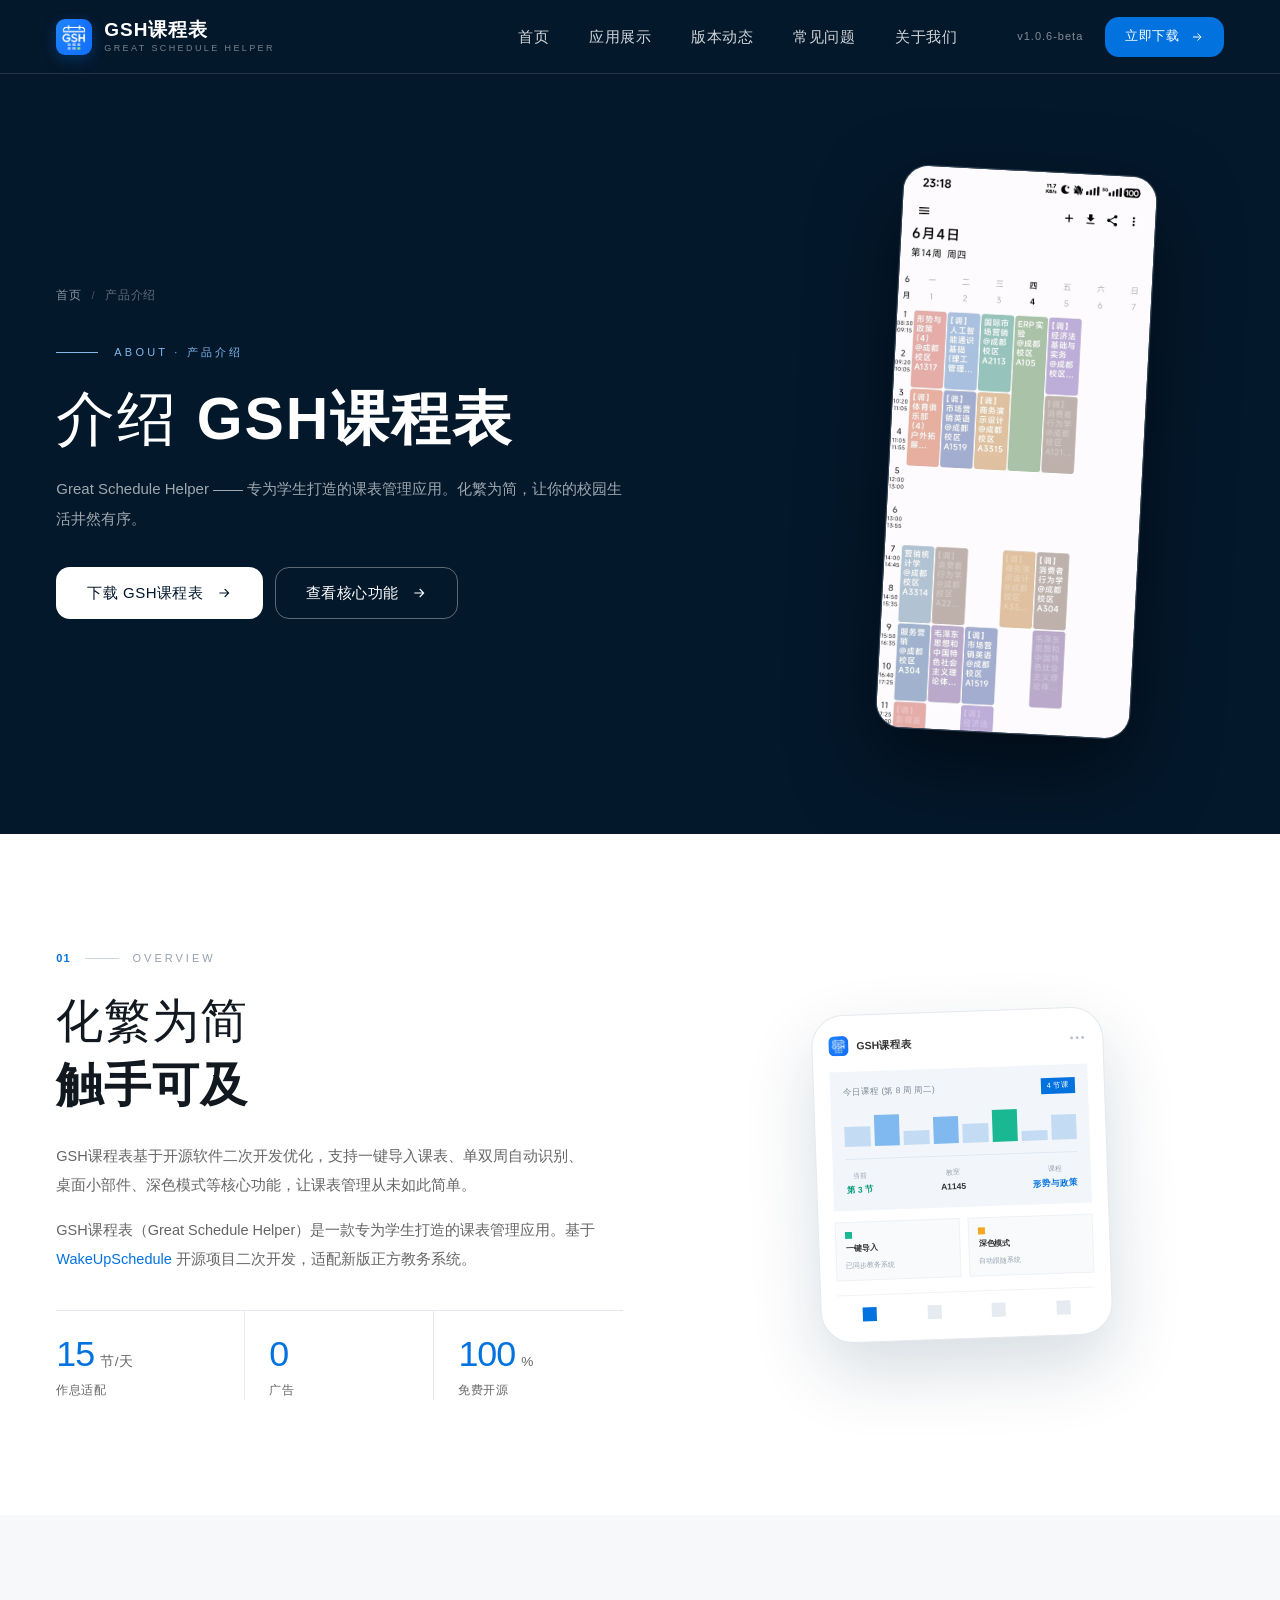
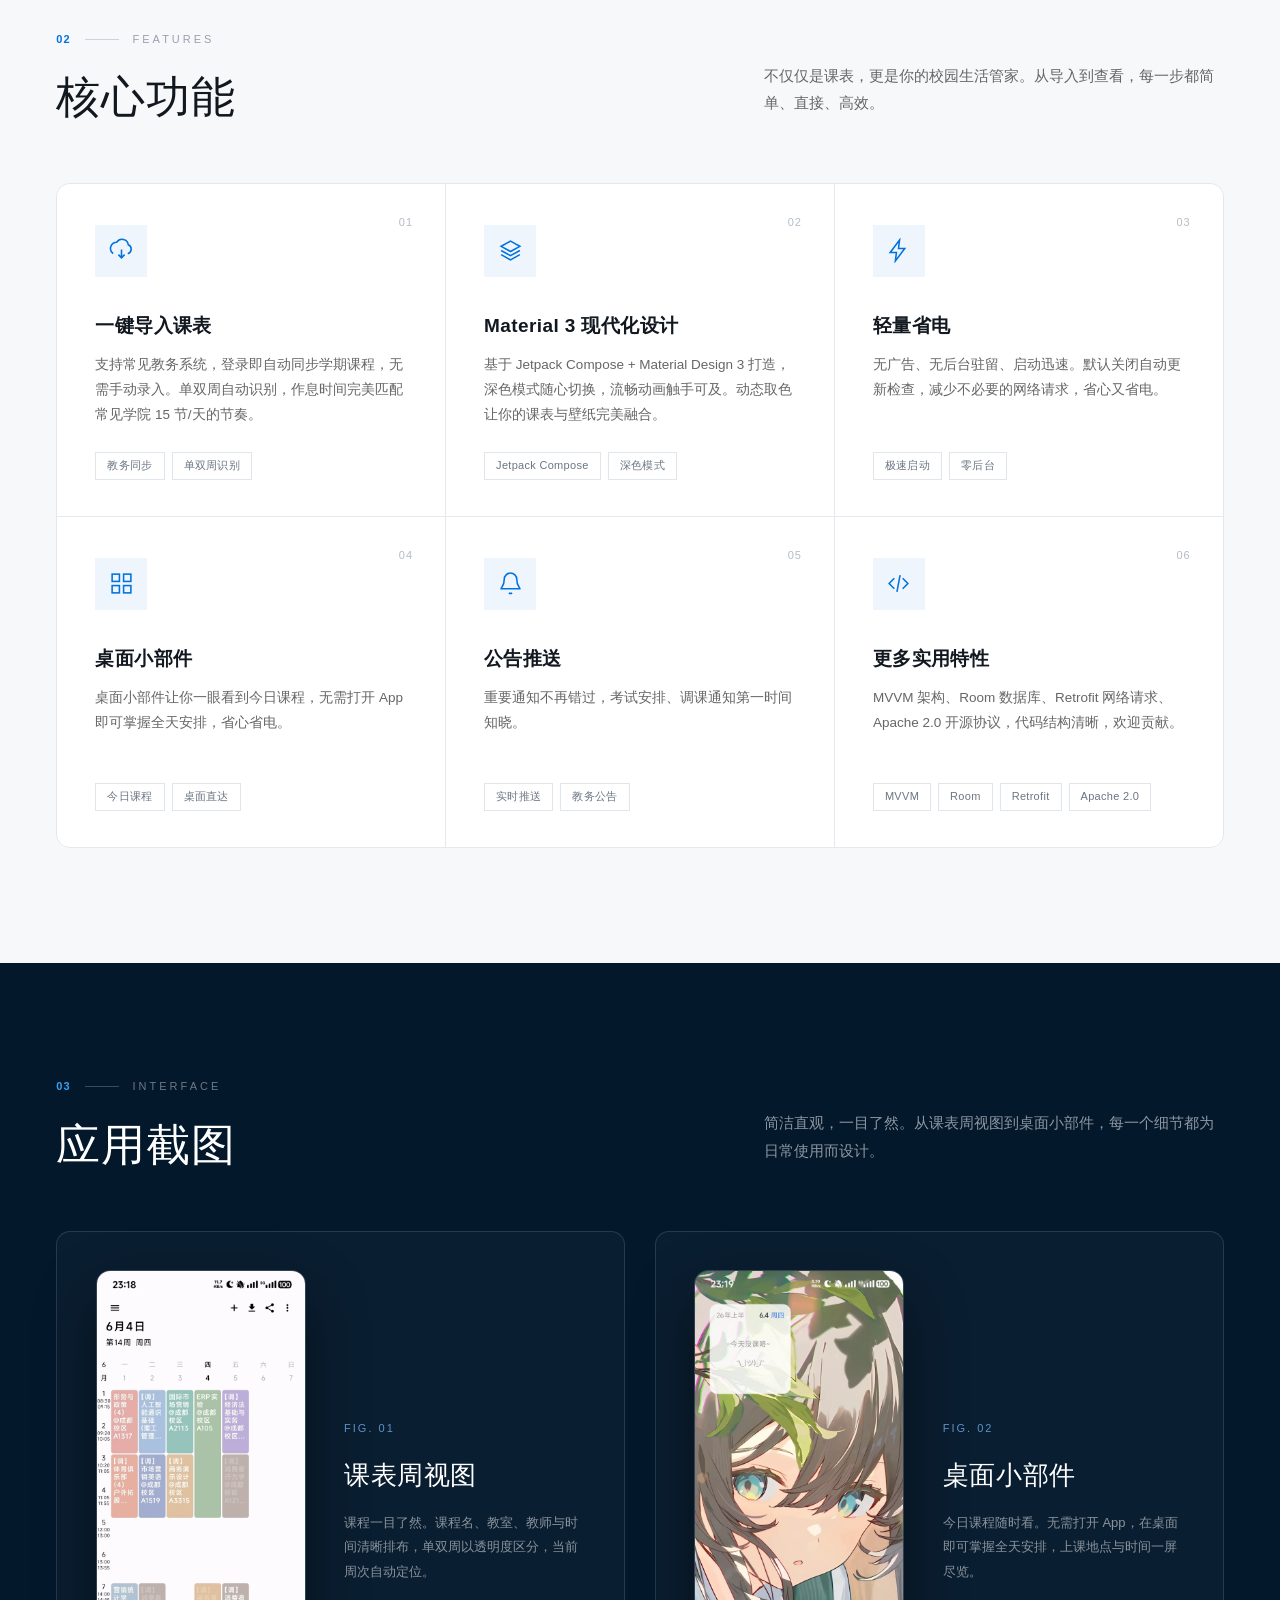
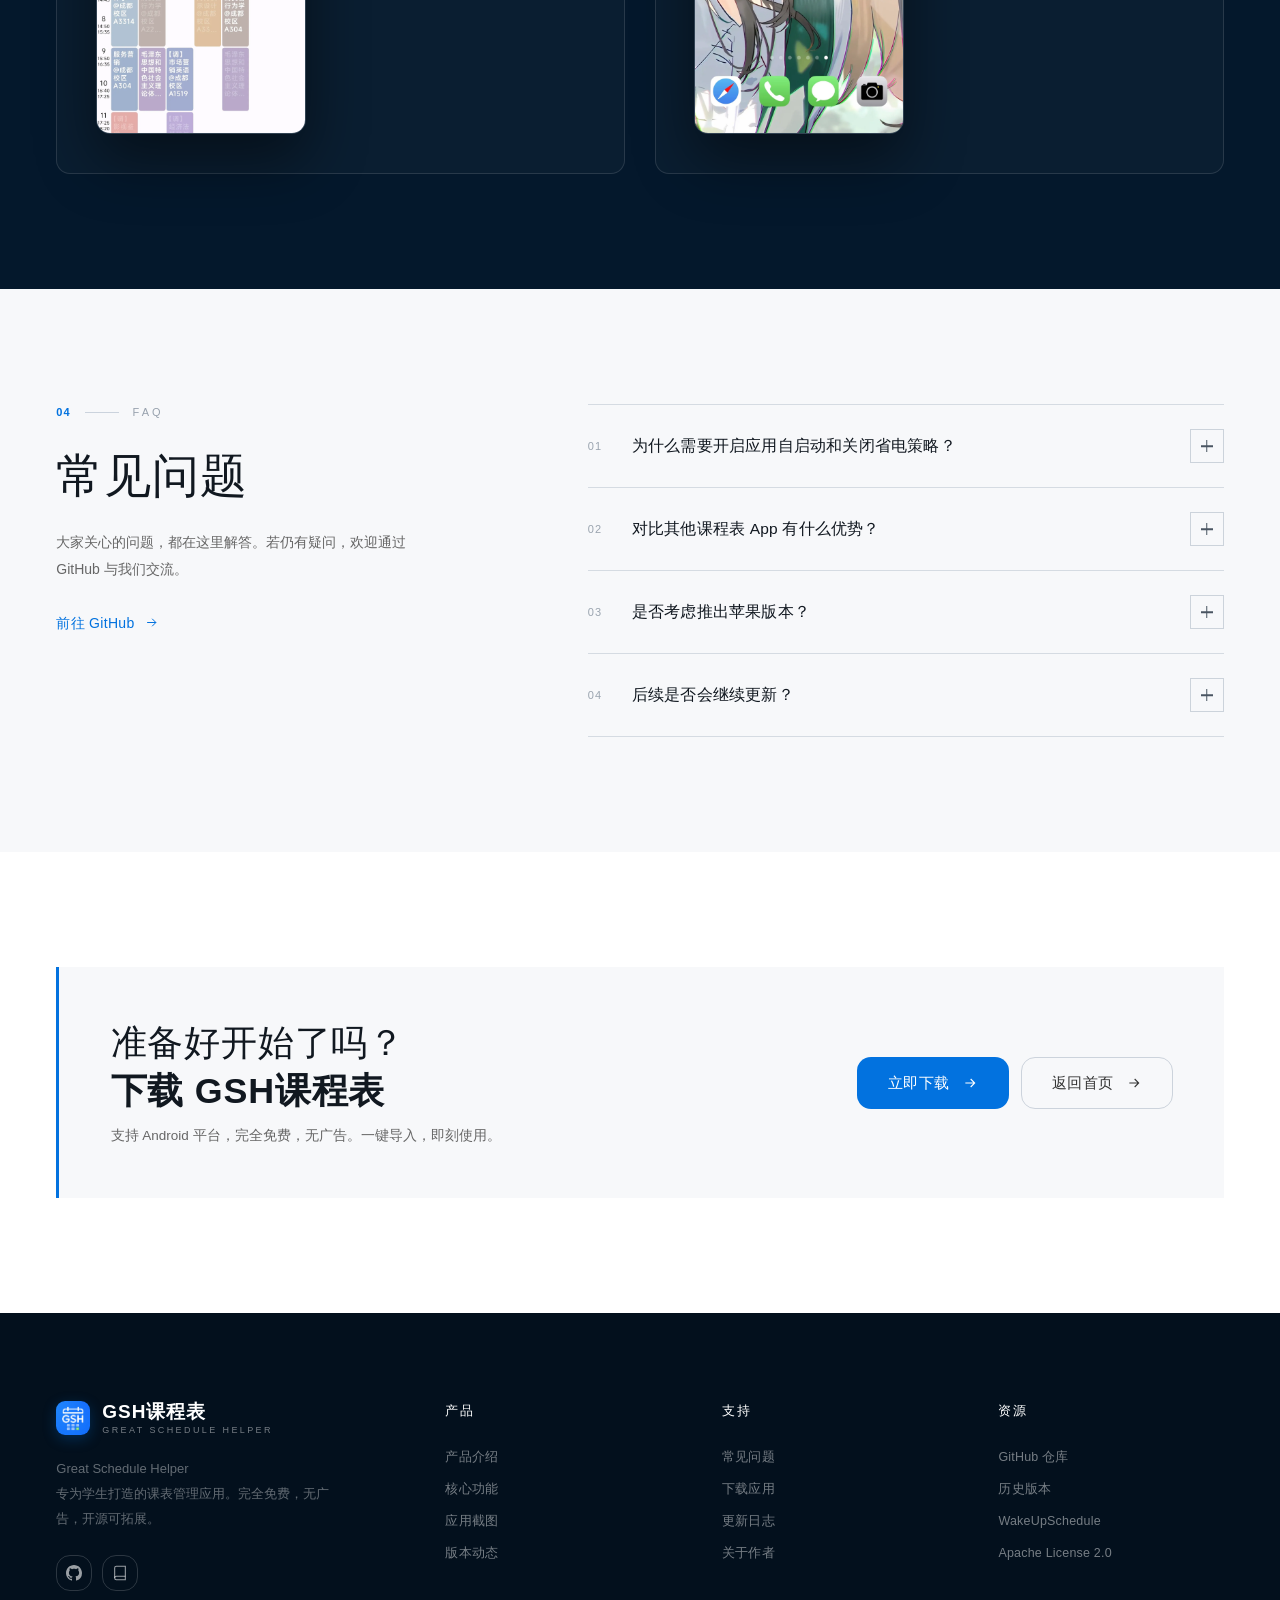
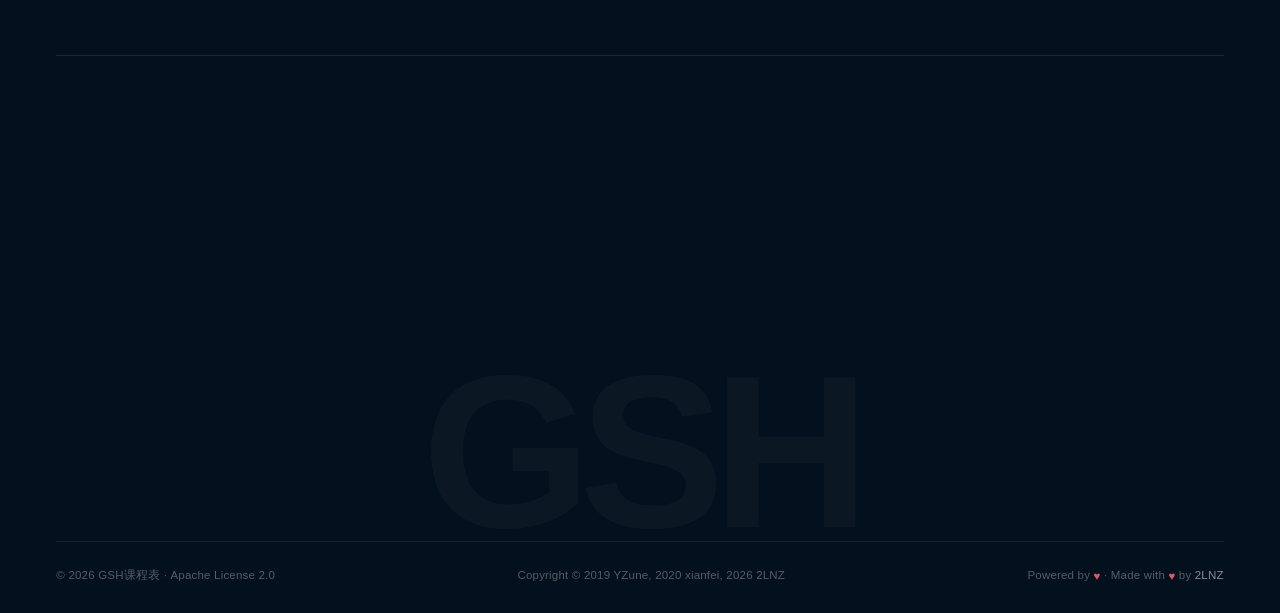
==== commit 98b15133: "官网也没更新" ====
--- a/docs/about.html
+++ b/docs/about.html
@@ -76,7 +76,7 @@
       </nav>
 
       <div class="header-actions">
-        <span class="header-version">v1.0.5-beta</span>
+        <span class="header-version">v1.0.6-beta</span>
         <a href="download.html" class="btn-download">立即下载
           <svg width="14" height="14" viewBox="0 0 24 24" fill="none" stroke="currentColor" stroke-width="1.7" aria-hidden="true"><path d="M5 12h14M13 6l6 6-6 6"/></svg>
         </a>
@@ -100,7 +100,7 @@
       <a href="download.html"><span>08</span>下载</a>
     </nav>
     <div class="mobile-menu-foot">
-      <p class="mobile-menu-meta">V1.0.5-BETA · 免费开源 · 无广告</p>
+      <p class="mobile-menu-meta">V1.0.6-BETA · 免费开源 · 无广告</p>
       <a href="download.html" class="btn btn-blue">立即下载
         <svg width="15" height="15" viewBox="0 0 24 24" fill="none" stroke="currentColor" stroke-width="1.6" aria-hidden="true"><path d="M5 12h14M13 6l6 6-6 6"/></svg>
       </a>
